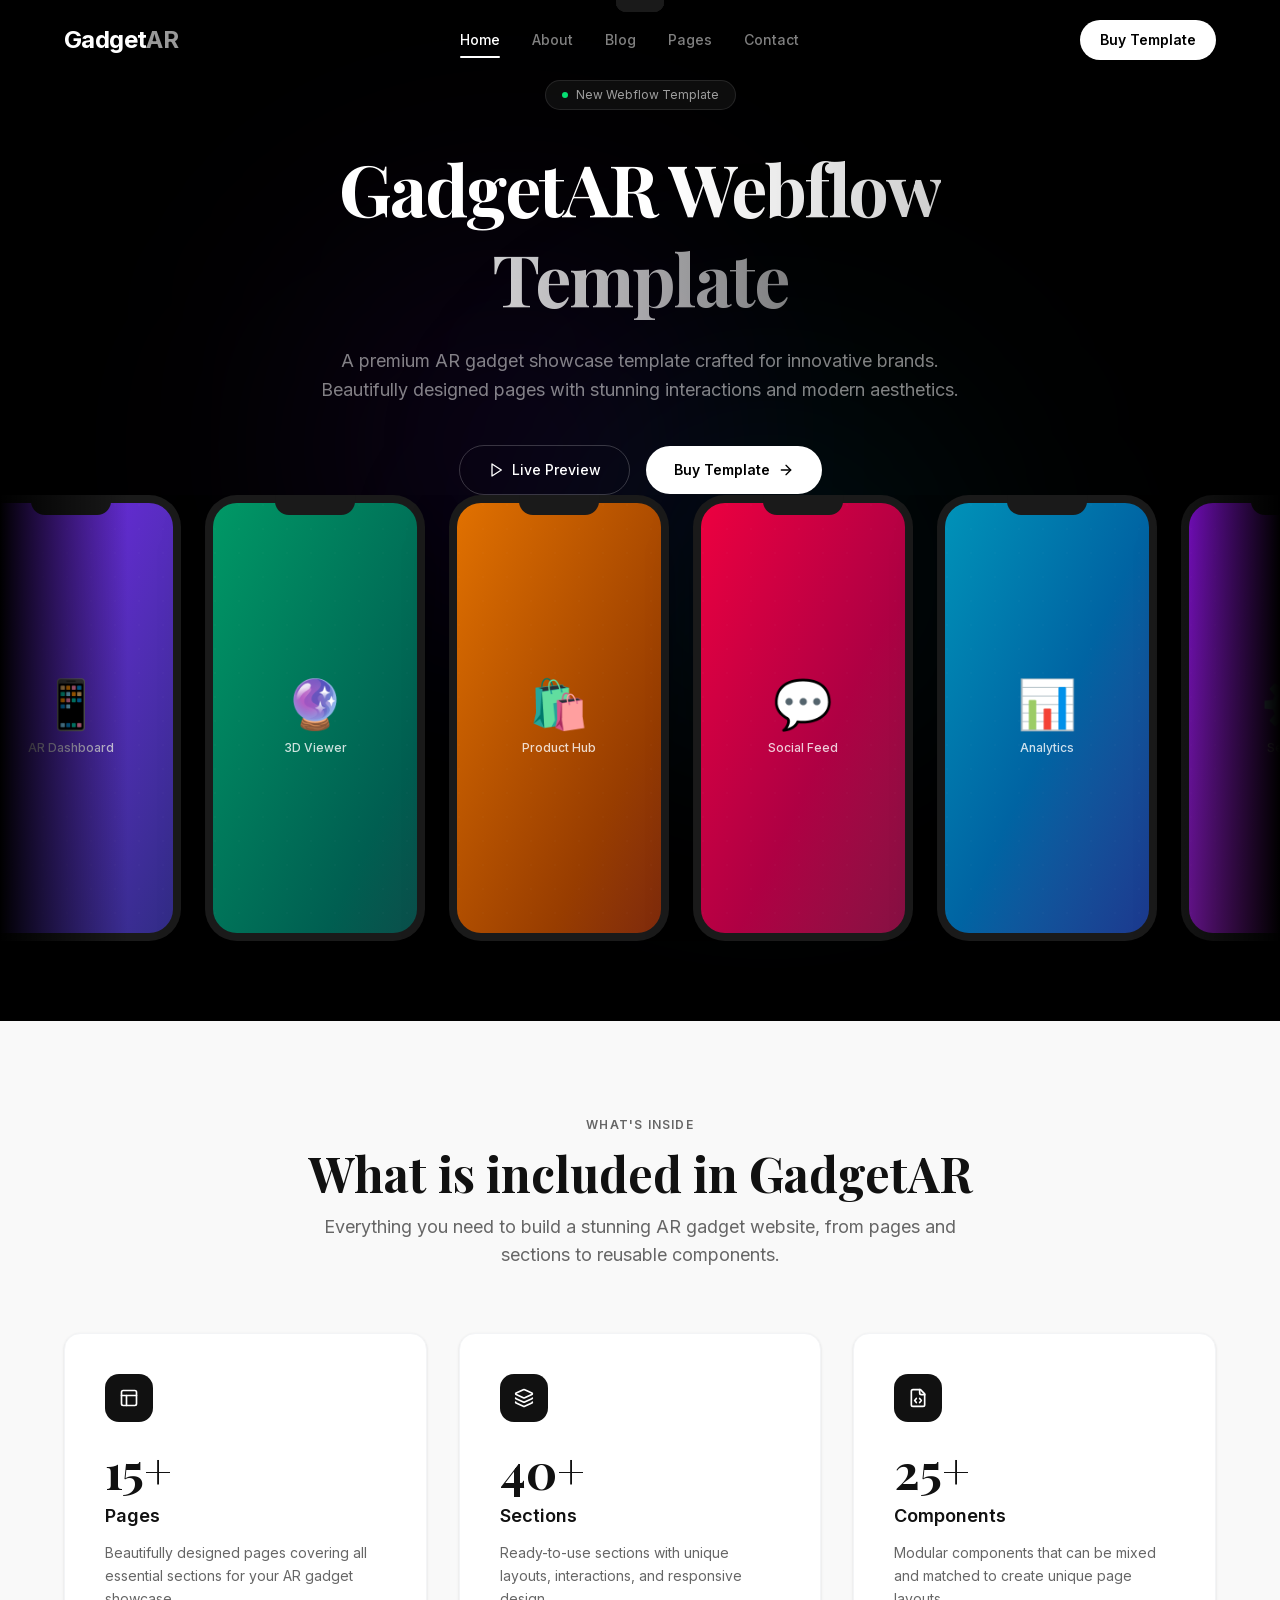
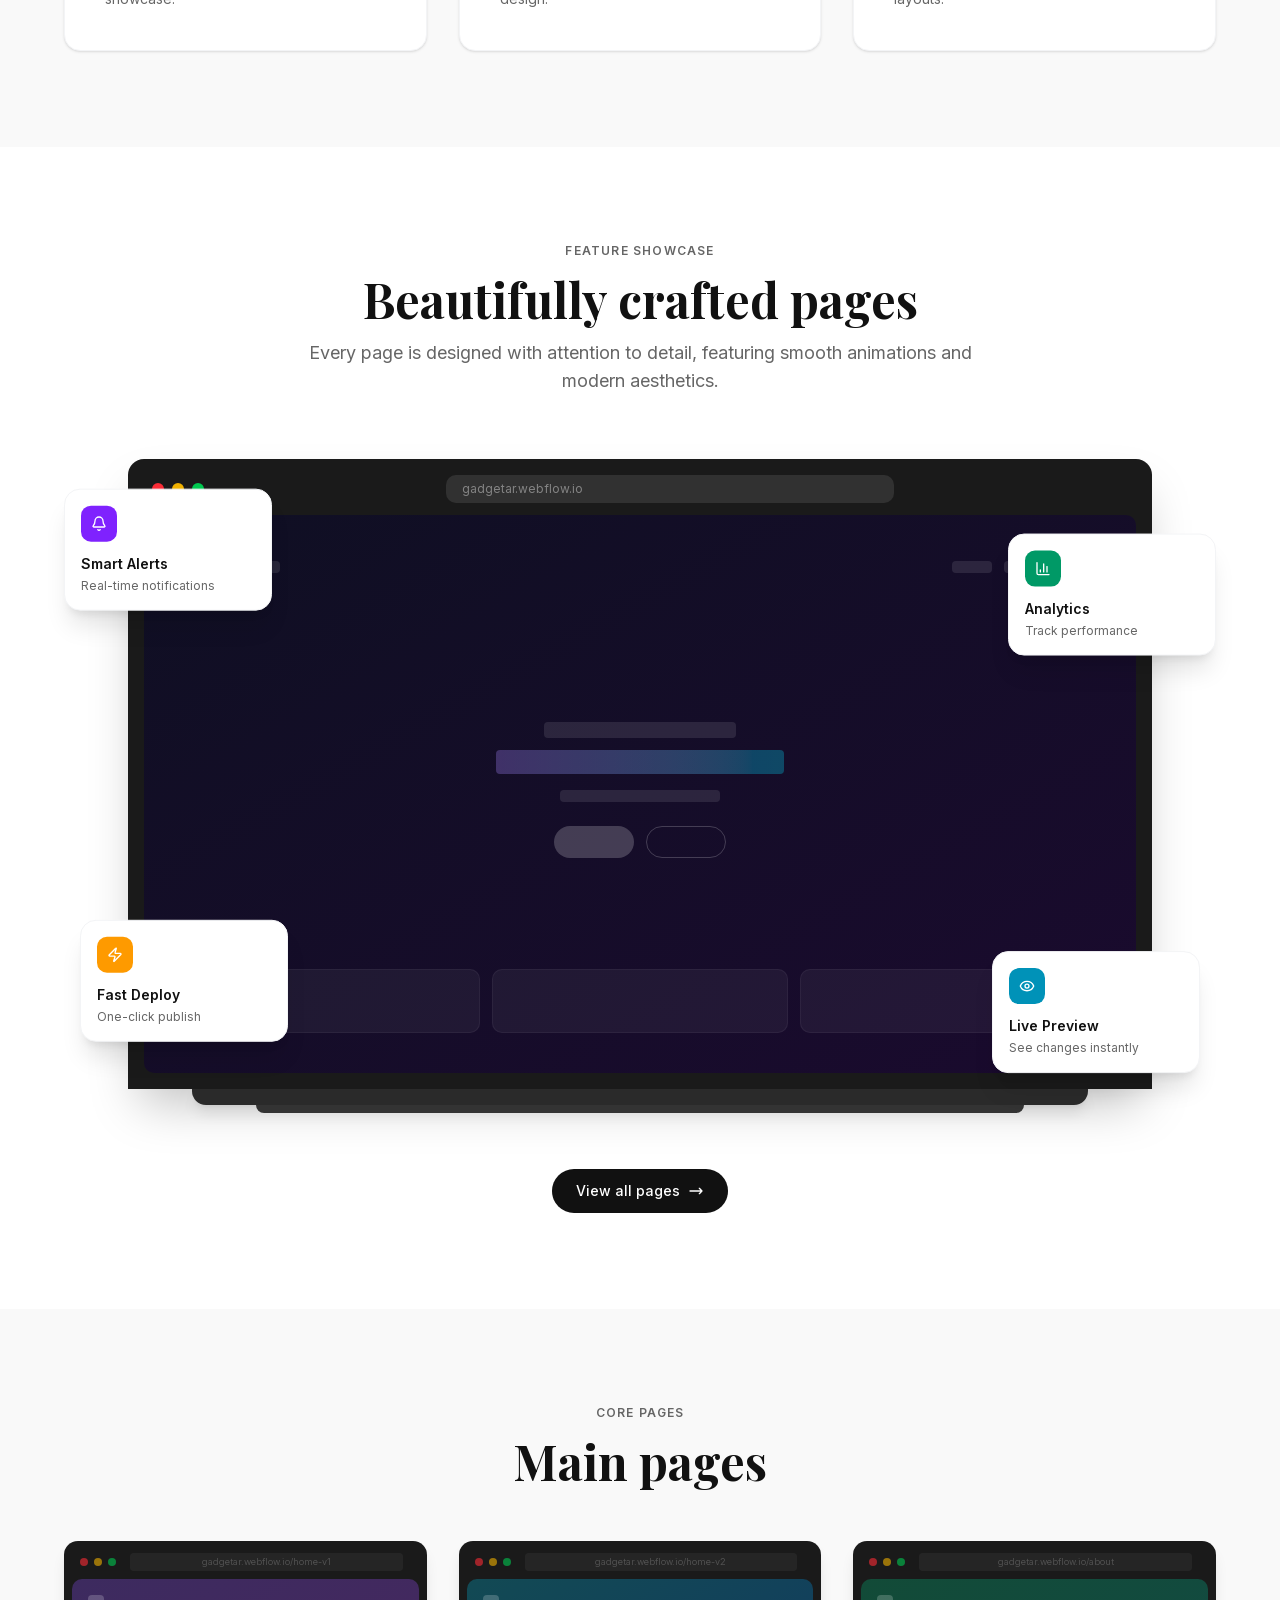
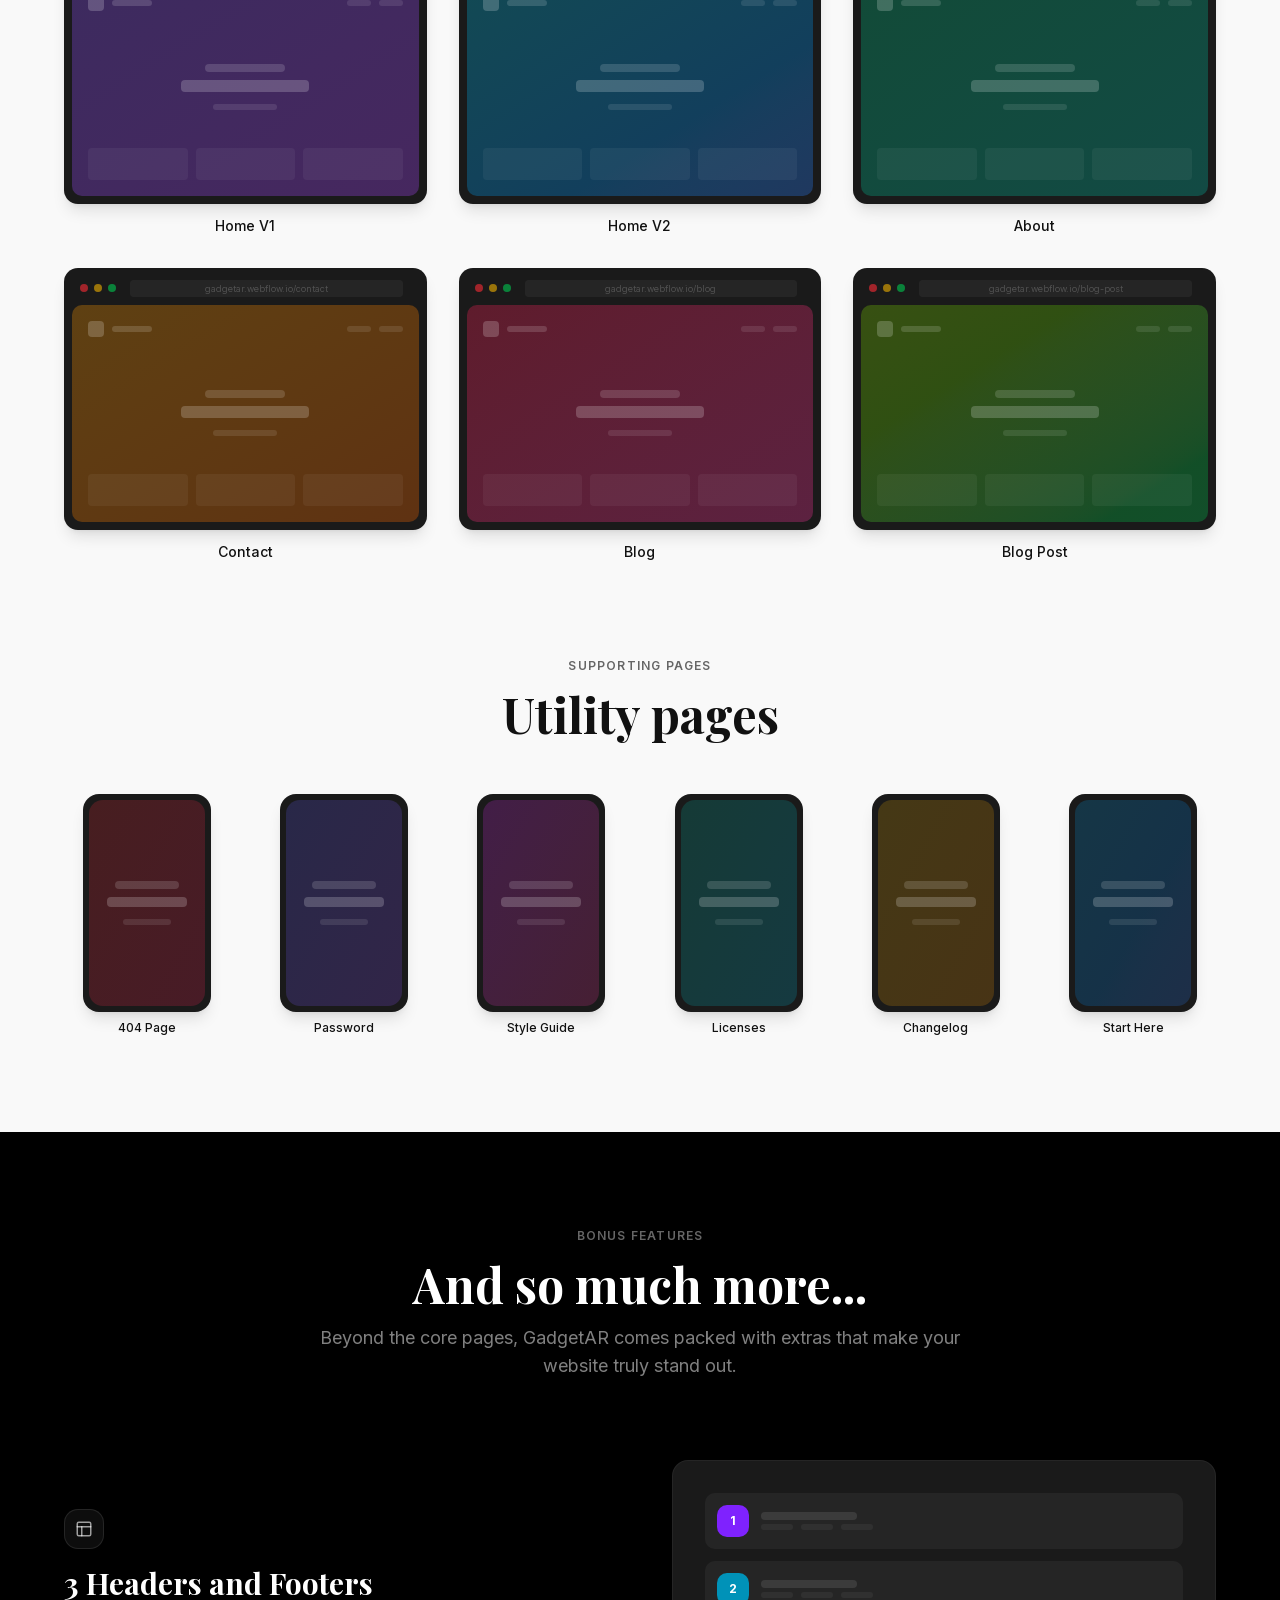
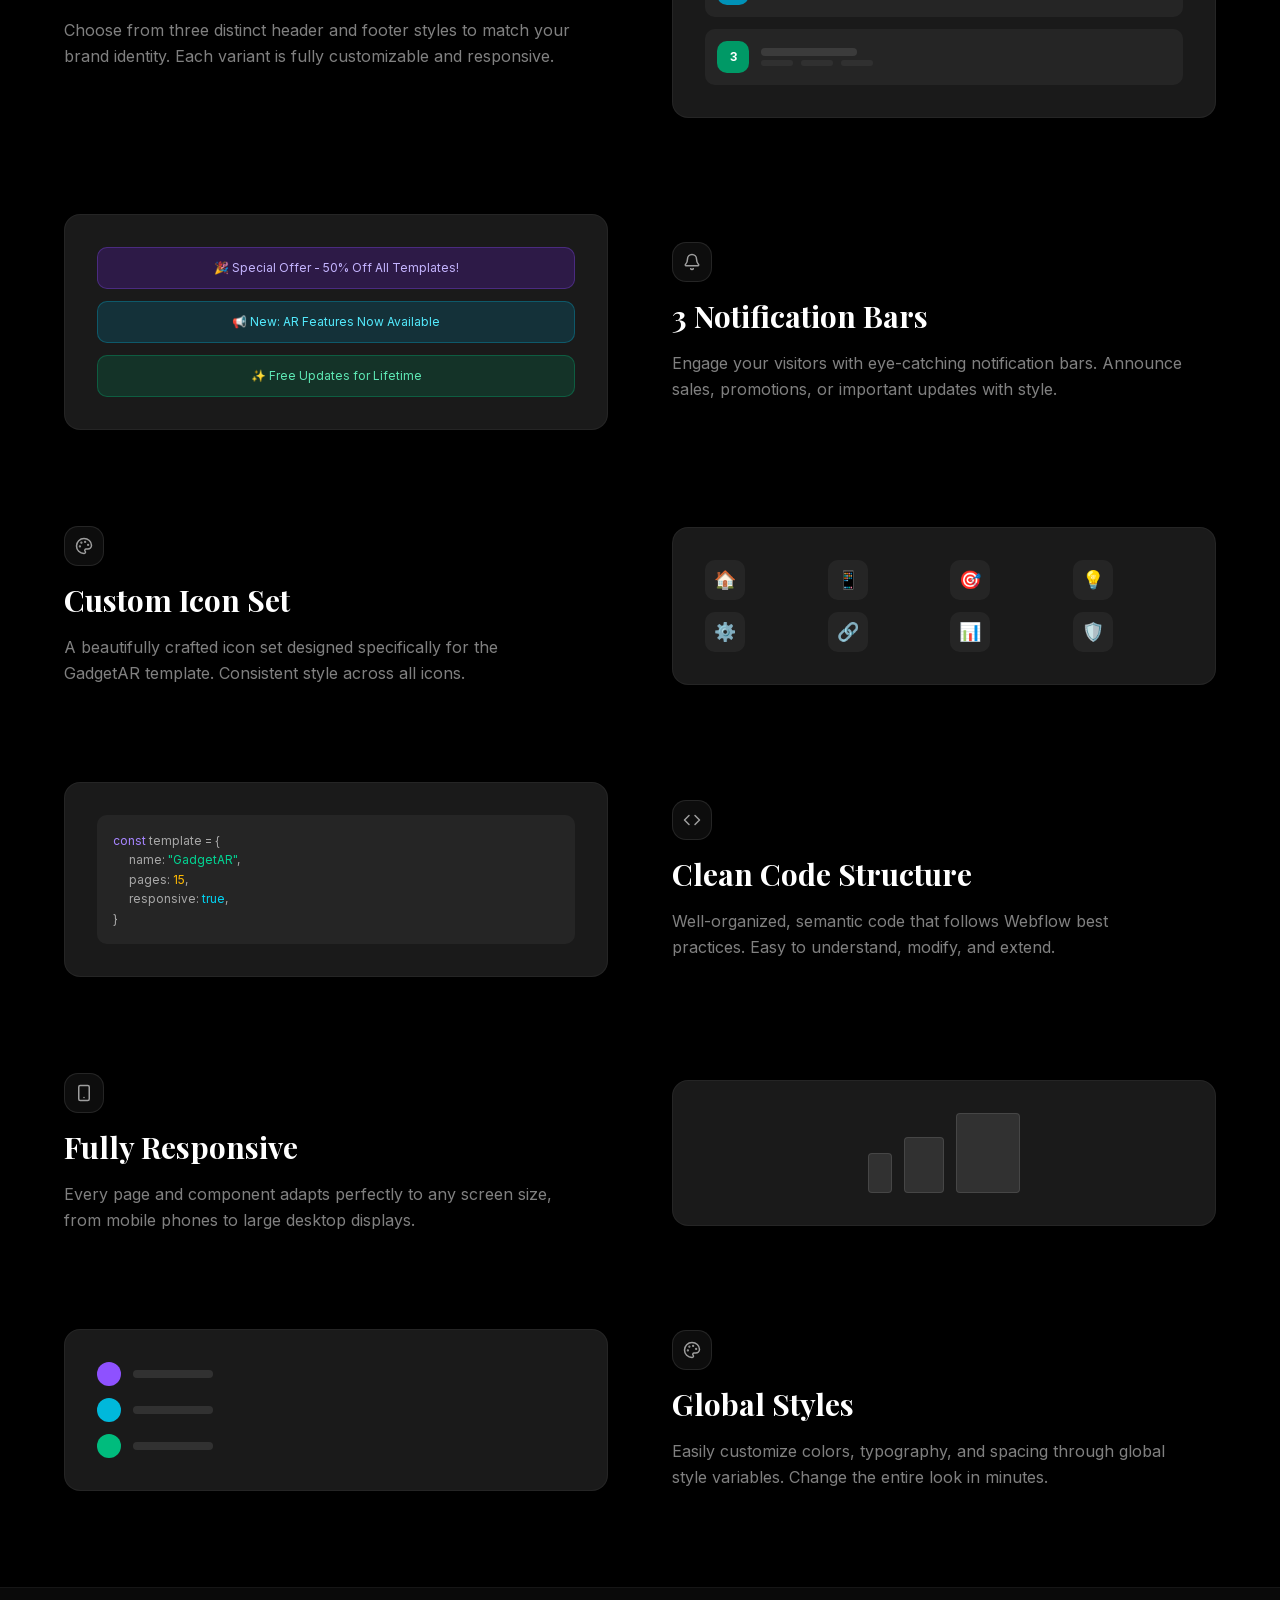
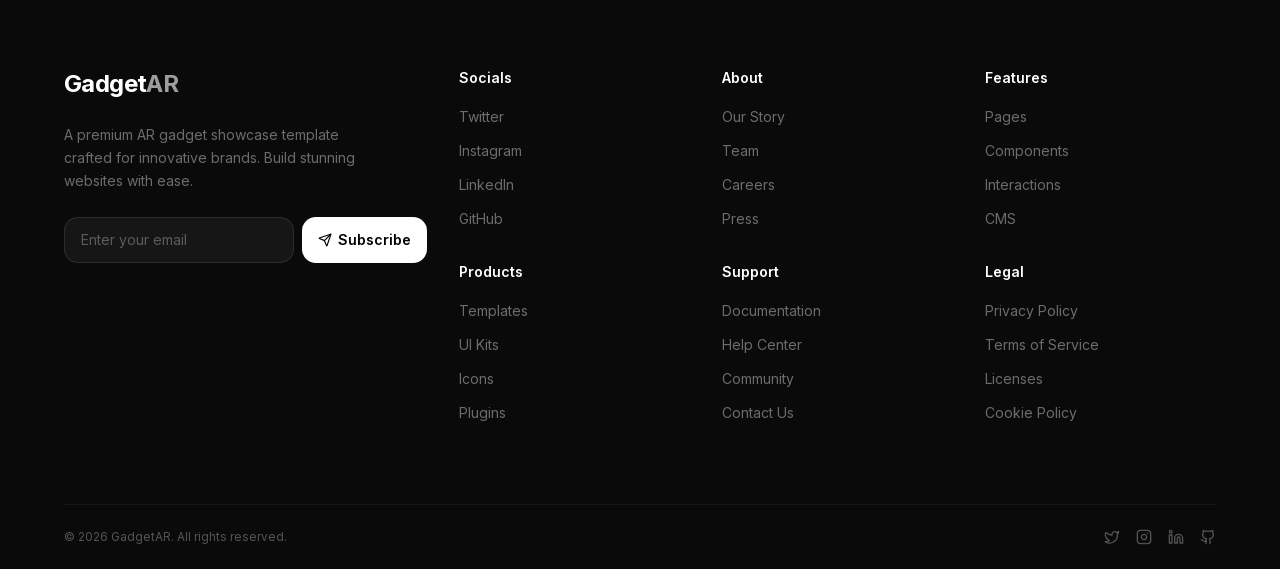
==== index.html @ 9eefc667 "deploy: static build to GitHub Pages" ====
<!DOCTYPE html><html lang="en"><head><meta charSet="utf-8"/><meta name="viewport" content="width=device-width, initial-scale=1"/><link rel="preload" href="/_next/static/media/2a65768255d6b625-s.p.3u4lli0-axodc.woff2" as="font" crossorigin="" type="font/woff2"/><link rel="preload" href="/_next/static/media/83afe278b6a6bb3c-s.p.2bn3s6zvc0dyp.woff2" as="font" crossorigin="" type="font/woff2"/><link rel="stylesheet" href="/_next/static/chunks/218c4-wx6_hwi.css" data-precedence="next"/><link rel="stylesheet" href="/_next/static/chunks/2dt0lwi8yi6th.css" data-precedence="next"/><link rel="preload" as="script" fetchPriority="low" href="/_next/static/chunks/1inwntv0b4r-7.js"/><script src="/_next/static/chunks/311kowb5o9_y0.js" async=""></script><script src="/_next/static/chunks/11_simi6x5qsq.js" async=""></script><script src="/_next/static/chunks/turbopack-2r54rh_vp8vsr.js" async=""></script><script src="/_next/static/chunks/27daj9o74pbxu.js" async=""></script><script src="/_next/static/chunks/09qvcdomwcen2.js" async=""></script><script src="/_next/static/chunks/3be5r88nuv_qf.js" async=""></script><title>GadgetAR - Webflow Template</title><meta name="description" content="GadgetAR Webflow Template - A premium AR gadget showcase template with stunning design and powerful features."/><meta name="keywords" content="GadgetAR,Webflow,Template,AR,Gadget"/><link rel="icon" href="/logo.svg"/><meta name="next-size-adjust" content=""/><script src="/_next/static/chunks/0cz1d0mv5g_q7.js" noModule=""></script></head><body class="inter_fe8b9d92-module__LINzvG__variable playfair_display_fa003182-module__E_H7JW__variable antialiased bg-[#0a0a0a] text-white font-sans"><div hidden=""><!--$--><!--/$--></div><div class="min-h-screen flex flex-col bg-[#0a0a0a]"><header class="fixed top-0 left-0 right-0 z-50 transition-all duration-300 bg-transparent" style="opacity:0;transform:translateY(-100px)"><div class="max-w-7xl mx-auto px-4 lg:px-16"><div class="flex items-center justify-between h-16 lg:h-20"><a href="#home" class="flex items-center gap-2"><span class="text-xl lg:text-2xl font-bold text-white tracking-tight">Gadget<span class="text-white/60">AR</span></span></a><nav class="hidden md:flex items-center gap-8"><a href="#home" class="relative text-sm font-medium transition-colors duration-200 py-1 text-white">Home<div class="absolute -bottom-1 left-0 right-0 h-0.5 bg-white rounded-full"></div></a><a href="#about" class="relative text-sm font-medium transition-colors duration-200 py-1 text-white/50 hover:text-white/80">About</a><a href="#blog" class="relative text-sm font-medium transition-colors duration-200 py-1 text-white/50 hover:text-white/80">Blog</a><a href="#pages" class="relative text-sm font-medium transition-colors duration-200 py-1 text-white/50 hover:text-white/80">Pages</a><a href="#contact" class="relative text-sm font-medium transition-colors duration-200 py-1 text-white/50 hover:text-white/80">Contact</a></nav><div class="hidden md:block"><a href="#buy" class="inline-flex items-center px-5 py-2.5 bg-white text-black text-sm font-semibold rounded-full hover:bg-white/90 transition-colors duration-200">Buy Template</a></div><button class="md:hidden text-white p-2" aria-label="Toggle menu"><svg xmlns="http://www.w3.org/2000/svg" width="24" height="24" viewBox="0 0 24 24" fill="none" stroke="currentColor" stroke-width="2" stroke-linecap="round" stroke-linejoin="round" class="lucide lucide-menu" aria-hidden="true"><path d="M4 12h16"></path><path d="M4 18h16"></path><path d="M4 6h16"></path></svg></button></div></div></header><main class="flex-1"><section id="home" class="relative min-h-screen bg-black overflow-hidden flex flex-col"><div class="absolute inset-0 pointer-events-none"><div class="absolute top-1/4 left-1/4 w-96 h-96 bg-violet-600/10 rounded-full blur-[128px]"></div><div class="absolute bottom-1/4 right-1/4 w-96 h-96 bg-cyan-600/10 rounded-full blur-[128px]"></div></div><div class="relative z-10 flex-1 flex flex-col items-center justify-center pt-20 px-4 lg:px-16"><div class="text-center max-w-4xl mx-auto" style="opacity:0;transform:translateY(30px)"><div class="inline-flex items-center gap-2 px-4 py-1.5 rounded-full bg-white/5 border border-white/10 text-xs text-white/60 mb-8" style="opacity:0;transform:scale(0.9)"><span class="w-1.5 h-1.5 bg-green-400 rounded-full animate-pulse"></span>New Webflow Template</div><h1 class="text-4xl sm:text-5xl md:text-6xl lg:text-7xl font-heading font-bold text-white leading-tight tracking-tight mb-6"><span>GadgetAR</span> <span class="bg-gradient-to-r from-white via-white/80 to-white/50 bg-clip-text text-transparent">Webflow Template</span></h1><p class="text-base sm:text-lg text-white/50 max-w-2xl mx-auto mb-10 leading-relaxed" style="opacity:0">A premium AR gadget showcase template crafted for innovative brands. Beautifully designed pages with stunning interactions and modern aesthetics.</p><div class="flex flex-col sm:flex-row items-center justify-center gap-4" style="opacity:0;transform:translateY(20px)"><a href="#preview" class="group inline-flex items-center gap-2 px-7 py-3.5 border border-white/20 text-white rounded-full text-sm font-medium hover:bg-white/5 transition-all duration-300"><svg xmlns="http://www.w3.org/2000/svg" width="16" height="16" viewBox="0 0 24 24" fill="none" stroke="currentColor" stroke-width="2" stroke-linecap="round" stroke-linejoin="round" class="lucide lucide-play group-hover:scale-110 transition-transform" aria-hidden="true"><polygon points="6 3 20 12 6 21 6 3"></polygon></svg>Live Preview</a><a href="#buy" class="group inline-flex items-center gap-2 px-7 py-3.5 bg-white text-black rounded-full text-sm font-semibold hover:bg-white/90 transition-all duration-300">Buy Template<svg xmlns="http://www.w3.org/2000/svg" width="16" height="16" viewBox="0 0 24 24" fill="none" stroke="currentColor" stroke-width="2" stroke-linecap="round" stroke-linejoin="round" class="lucide lucide-arrow-right group-hover:translate-x-1 transition-transform" aria-hidden="true"><path d="M5 12h14"></path><path d="m12 5 7 7-7 7"></path></svg></a></div></div></div><div class="relative z-10 pb-12 lg:pb-20"><div class="absolute left-0 top-0 bottom-0 w-16 lg:w-32 bg-gradient-to-r from-black to-transparent z-10 pointer-events-none"></div><div class="absolute right-0 top-0 bottom-0 w-16 lg:w-32 bg-gradient-to-l from-black to-transparent z-10 pointer-events-none"></div><div class="overflow-hidden"><div class="flex gap-4 lg:gap-6"><div class="flex-shrink-0 w-[180px] sm:w-[200px] lg:w-[220px]" style="opacity:0;transform:translateY(40px)"><div class="relative"><div class="relative bg-[#1a1a1a] rounded-[2rem] p-2 shadow-2xl shadow-black/50"><div class="absolute top-0 left-1/2 -translate-x-1/2 w-20 h-5 bg-[#1a1a1a] rounded-b-xl z-10"></div><div class="bg-gradient-to-br from-violet-600 to-indigo-900 rounded-[1.5rem] aspect-[9/19] flex flex-col items-center justify-center gap-3 relative overflow-hidden"><div class="absolute inset-0 opacity-10"><div class="absolute inset-0" style="background-image:radial-gradient(circle at 2px 2px, rgba(255,255,255,0.15) 1px, transparent 0);background-size:24px 24px"></div></div><span class="text-4xl lg:text-5xl relative z-10">📱</span><span class="text-white text-xs font-medium relative z-10 opacity-80">AR Dashboard</span></div></div></div></div><div class="flex-shrink-0 w-[180px] sm:w-[200px] lg:w-[220px]" style="opacity:0;transform:translateY(40px)"><div class="relative"><div class="relative bg-[#1a1a1a] rounded-[2rem] p-2 shadow-2xl shadow-black/50"><div class="absolute top-0 left-1/2 -translate-x-1/2 w-20 h-5 bg-[#1a1a1a] rounded-b-xl z-10"></div><div class="bg-gradient-to-br from-emerald-600 to-teal-900 rounded-[1.5rem] aspect-[9/19] flex flex-col items-center justify-center gap-3 relative overflow-hidden"><div class="absolute inset-0 opacity-10"><div class="absolute inset-0" style="background-image:radial-gradient(circle at 2px 2px, rgba(255,255,255,0.15) 1px, transparent 0);background-size:24px 24px"></div></div><span class="text-4xl lg:text-5xl relative z-10">🔮</span><span class="text-white text-xs font-medium relative z-10 opacity-80">3D Viewer</span></div></div></div></div><div class="flex-shrink-0 w-[180px] sm:w-[200px] lg:w-[220px]" style="opacity:0;transform:translateY(40px)"><div class="relative"><div class="relative bg-[#1a1a1a] rounded-[2rem] p-2 shadow-2xl shadow-black/50"><div class="absolute top-0 left-1/2 -translate-x-1/2 w-20 h-5 bg-[#1a1a1a] rounded-b-xl z-10"></div><div class="bg-gradient-to-br from-amber-600 to-orange-900 rounded-[1.5rem] aspect-[9/19] flex flex-col items-center justify-center gap-3 relative overflow-hidden"><div class="absolute inset-0 opacity-10"><div class="absolute inset-0" style="background-image:radial-gradient(circle at 2px 2px, rgba(255,255,255,0.15) 1px, transparent 0);background-size:24px 24px"></div></div><span class="text-4xl lg:text-5xl relative z-10">🛍️</span><span class="text-white text-xs font-medium relative z-10 opacity-80">Product Hub</span></div></div></div></div><div class="flex-shrink-0 w-[180px] sm:w-[200px] lg:w-[220px]" style="opacity:0;transform:translateY(40px)"><div class="relative"><div class="relative bg-[#1a1a1a] rounded-[2rem] p-2 shadow-2xl shadow-black/50"><div class="absolute top-0 left-1/2 -translate-x-1/2 w-20 h-5 bg-[#1a1a1a] rounded-b-xl z-10"></div><div class="bg-gradient-to-br from-rose-600 to-pink-900 rounded-[1.5rem] aspect-[9/19] flex flex-col items-center justify-center gap-3 relative overflow-hidden"><div class="absolute inset-0 opacity-10"><div class="absolute inset-0" style="background-image:radial-gradient(circle at 2px 2px, rgba(255,255,255,0.15) 1px, transparent 0);background-size:24px 24px"></div></div><span class="text-4xl lg:text-5xl relative z-10">💬</span><span class="text-white text-xs font-medium relative z-10 opacity-80">Social Feed</span></div></div></div></div><div class="flex-shrink-0 w-[180px] sm:w-[200px] lg:w-[220px]" style="opacity:0;transform:translateY(40px)"><div class="relative"><div class="relative bg-[#1a1a1a] rounded-[2rem] p-2 shadow-2xl shadow-black/50"><div class="absolute top-0 left-1/2 -translate-x-1/2 w-20 h-5 bg-[#1a1a1a] rounded-b-xl z-10"></div><div class="bg-gradient-to-br from-cyan-600 to-blue-900 rounded-[1.5rem] aspect-[9/19] flex flex-col items-center justify-center gap-3 relative overflow-hidden"><div class="absolute inset-0 opacity-10"><div class="absolute inset-0" style="background-image:radial-gradient(circle at 2px 2px, rgba(255,255,255,0.15) 1px, transparent 0);background-size:24px 24px"></div></div><span class="text-4xl lg:text-5xl relative z-10">📊</span><span class="text-white text-xs font-medium relative z-10 opacity-80">Analytics</span></div></div></div></div><div class="flex-shrink-0 w-[180px] sm:w-[200px] lg:w-[220px]" style="opacity:0;transform:translateY(40px)"><div class="relative"><div class="relative bg-[#1a1a1a] rounded-[2rem] p-2 shadow-2xl shadow-black/50"><div class="absolute top-0 left-1/2 -translate-x-1/2 w-20 h-5 bg-[#1a1a1a] rounded-b-xl z-10"></div><div class="bg-gradient-to-br from-purple-600 to-fuchsia-900 rounded-[1.5rem] aspect-[9/19] flex flex-col items-center justify-center gap-3 relative overflow-hidden"><div class="absolute inset-0 opacity-10"><div class="absolute inset-0" style="background-image:radial-gradient(circle at 2px 2px, rgba(255,255,255,0.15) 1px, transparent 0);background-size:24px 24px"></div></div><span class="text-4xl lg:text-5xl relative z-10">⚙️</span><span class="text-white text-xs font-medium relative z-10 opacity-80">Settings</span></div></div></div></div><div class="flex-shrink-0 w-[180px] sm:w-[200px] lg:w-[220px]" style="opacity:0;transform:translateY(40px)"><div class="relative"><div class="relative bg-[#1a1a1a] rounded-[2rem] p-2 shadow-2xl shadow-black/50"><div class="absolute top-0 left-1/2 -translate-x-1/2 w-20 h-5 bg-[#1a1a1a] rounded-b-xl z-10"></div><div class="bg-gradient-to-br from-lime-600 to-green-900 rounded-[1.5rem] aspect-[9/19] flex flex-col items-center justify-center gap-3 relative overflow-hidden"><div class="absolute inset-0 opacity-10"><div class="absolute inset-0" style="background-image:radial-gradient(circle at 2px 2px, rgba(255,255,255,0.15) 1px, transparent 0);background-size:24px 24px"></div></div><span class="text-4xl lg:text-5xl relative z-10">🗺️</span><span class="text-white text-xs font-medium relative z-10 opacity-80">Maps</span></div></div></div></div><div class="flex-shrink-0 w-[180px] sm:w-[200px] lg:w-[220px]" style="opacity:0;transform:translateY(40px)"><div class="relative"><div class="relative bg-[#1a1a1a] rounded-[2rem] p-2 shadow-2xl shadow-black/50"><div class="absolute top-0 left-1/2 -translate-x-1/2 w-20 h-5 bg-[#1a1a1a] rounded-b-xl z-10"></div><div class="bg-gradient-to-br from-red-600 to-rose-900 rounded-[1.5rem] aspect-[9/19] flex flex-col items-center justify-center gap-3 relative overflow-hidden"><div class="absolute inset-0 opacity-10"><div class="absolute inset-0" style="background-image:radial-gradient(circle at 2px 2px, rgba(255,255,255,0.15) 1px, transparent 0);background-size:24px 24px"></div></div><span class="text-4xl lg:text-5xl relative z-10">📸</span><span class="text-white text-xs font-medium relative z-10 opacity-80">Camera</span></div></div></div></div><div class="flex-shrink-0 w-[180px] sm:w-[200px] lg:w-[220px]" style="opacity:0;transform:translateY(40px)"><div class="relative"><div class="relative bg-[#1a1a1a] rounded-[2rem] p-2 shadow-2xl shadow-black/50"><div class="absolute top-0 left-1/2 -translate-x-1/2 w-20 h-5 bg-[#1a1a1a] rounded-b-xl z-10"></div><div class="bg-gradient-to-br from-violet-600 to-indigo-900 rounded-[1.5rem] aspect-[9/19] flex flex-col items-center justify-center gap-3 relative overflow-hidden"><div class="absolute inset-0 opacity-10"><div class="absolute inset-0" style="background-image:radial-gradient(circle at 2px 2px, rgba(255,255,255,0.15) 1px, transparent 0);background-size:24px 24px"></div></div><span class="text-4xl lg:text-5xl relative z-10">📱</span><span class="text-white text-xs font-medium relative z-10 opacity-80">AR Dashboard</span></div></div></div></div><div class="flex-shrink-0 w-[180px] sm:w-[200px] lg:w-[220px]" style="opacity:0;transform:translateY(40px)"><div class="relative"><div class="relative bg-[#1a1a1a] rounded-[2rem] p-2 shadow-2xl shadow-black/50"><div class="absolute top-0 left-1/2 -translate-x-1/2 w-20 h-5 bg-[#1a1a1a] rounded-b-xl z-10"></div><div class="bg-gradient-to-br from-emerald-600 to-teal-900 rounded-[1.5rem] aspect-[9/19] flex flex-col items-center justify-center gap-3 relative overflow-hidden"><div class="absolute inset-0 opacity-10"><div class="absolute inset-0" style="background-image:radial-gradient(circle at 2px 2px, rgba(255,255,255,0.15) 1px, transparent 0);background-size:24px 24px"></div></div><span class="text-4xl lg:text-5xl relative z-10">🔮</span><span class="text-white text-xs font-medium relative z-10 opacity-80">3D Viewer</span></div></div></div></div><div class="flex-shrink-0 w-[180px] sm:w-[200px] lg:w-[220px]" style="opacity:0;transform:translateY(40px)"><div class="relative"><div class="relative bg-[#1a1a1a] rounded-[2rem] p-2 shadow-2xl shadow-black/50"><div class="absolute top-0 left-1/2 -translate-x-1/2 w-20 h-5 bg-[#1a1a1a] rounded-b-xl z-10"></div><div class="bg-gradient-to-br from-amber-600 to-orange-900 rounded-[1.5rem] aspect-[9/19] flex flex-col items-center justify-center gap-3 relative overflow-hidden"><div class="absolute inset-0 opacity-10"><div class="absolute inset-0" style="background-image:radial-gradient(circle at 2px 2px, rgba(255,255,255,0.15) 1px, transparent 0);background-size:24px 24px"></div></div><span class="text-4xl lg:text-5xl relative z-10">🛍️</span><span class="text-white text-xs font-medium relative z-10 opacity-80">Product Hub</span></div></div></div></div><div class="flex-shrink-0 w-[180px] sm:w-[200px] lg:w-[220px]" style="opacity:0;transform:translateY(40px)"><div class="relative"><div class="relative bg-[#1a1a1a] rounded-[2rem] p-2 shadow-2xl shadow-black/50"><div class="absolute top-0 left-1/2 -translate-x-1/2 w-20 h-5 bg-[#1a1a1a] rounded-b-xl z-10"></div><div class="bg-gradient-to-br from-rose-600 to-pink-900 rounded-[1.5rem] aspect-[9/19] flex flex-col items-center justify-center gap-3 relative overflow-hidden"><div class="absolute inset-0 opacity-10"><div class="absolute inset-0" style="background-image:radial-gradient(circle at 2px 2px, rgba(255,255,255,0.15) 1px, transparent 0);background-size:24px 24px"></div></div><span class="text-4xl lg:text-5xl relative z-10">💬</span><span class="text-white text-xs font-medium relative z-10 opacity-80">Social Feed</span></div></div></div></div><div class="flex-shrink-0 w-[180px] sm:w-[200px] lg:w-[220px]" style="opacity:0;transform:translateY(40px)"><div class="relative"><div class="relative bg-[#1a1a1a] rounded-[2rem] p-2 shadow-2xl shadow-black/50"><div class="absolute top-0 left-1/2 -translate-x-1/2 w-20 h-5 bg-[#1a1a1a] rounded-b-xl z-10"></div><div class="bg-gradient-to-br from-cyan-600 to-blue-900 rounded-[1.5rem] aspect-[9/19] flex flex-col items-center justify-center gap-3 relative overflow-hidden"><div class="absolute inset-0 opacity-10"><div class="absolute inset-0" style="background-image:radial-gradient(circle at 2px 2px, rgba(255,255,255,0.15) 1px, transparent 0);background-size:24px 24px"></div></div><span class="text-4xl lg:text-5xl relative z-10">📊</span><span class="text-white text-xs font-medium relative z-10 opacity-80">Analytics</span></div></div></div></div><div class="flex-shrink-0 w-[180px] sm:w-[200px] lg:w-[220px]" style="opacity:0;transform:translateY(40px)"><div class="relative"><div class="relative bg-[#1a1a1a] rounded-[2rem] p-2 shadow-2xl shadow-black/50"><div class="absolute top-0 left-1/2 -translate-x-1/2 w-20 h-5 bg-[#1a1a1a] rounded-b-xl z-10"></div><div class="bg-gradient-to-br from-purple-600 to-fuchsia-900 rounded-[1.5rem] aspect-[9/19] flex flex-col items-center justify-center gap-3 relative overflow-hidden"><div class="absolute inset-0 opacity-10"><div class="absolute inset-0" style="background-image:radial-gradient(circle at 2px 2px, rgba(255,255,255,0.15) 1px, transparent 0);background-size:24px 24px"></div></div><span class="text-4xl lg:text-5xl relative z-10">⚙️</span><span class="text-white text-xs font-medium relative z-10 opacity-80">Settings</span></div></div></div></div><div class="flex-shrink-0 w-[180px] sm:w-[200px] lg:w-[220px]" style="opacity:0;transform:translateY(40px)"><div class="relative"><div class="relative bg-[#1a1a1a] rounded-[2rem] p-2 shadow-2xl shadow-black/50"><div class="absolute top-0 left-1/2 -translate-x-1/2 w-20 h-5 bg-[#1a1a1a] rounded-b-xl z-10"></div><div class="bg-gradient-to-br from-lime-600 to-green-900 rounded-[1.5rem] aspect-[9/19] flex flex-col items-center justify-center gap-3 relative overflow-hidden"><div class="absolute inset-0 opacity-10"><div class="absolute inset-0" style="background-image:radial-gradient(circle at 2px 2px, rgba(255,255,255,0.15) 1px, transparent 0);background-size:24px 24px"></div></div><span class="text-4xl lg:text-5xl relative z-10">🗺️</span><span class="text-white text-xs font-medium relative z-10 opacity-80">Maps</span></div></div></div></div><div class="flex-shrink-0 w-[180px] sm:w-[200px] lg:w-[220px]" style="opacity:0;transform:translateY(40px)"><div class="relative"><div class="relative bg-[#1a1a1a] rounded-[2rem] p-2 shadow-2xl shadow-black/50"><div class="absolute top-0 left-1/2 -translate-x-1/2 w-20 h-5 bg-[#1a1a1a] rounded-b-xl z-10"></div><div class="bg-gradient-to-br from-red-600 to-rose-900 rounded-[1.5rem] aspect-[9/19] flex flex-col items-center justify-center gap-3 relative overflow-hidden"><div class="absolute inset-0 opacity-10"><div class="absolute inset-0" style="background-image:radial-gradient(circle at 2px 2px, rgba(255,255,255,0.15) 1px, transparent 0);background-size:24px 24px"></div></div><span class="text-4xl lg:text-5xl relative z-10">📸</span><span class="text-white text-xs font-medium relative z-10 opacity-80">Camera</span></div></div></div></div></div></div></div></section><section id="about" class="py-16 lg:py-24 bg-[#f9f9f9]"><div class="max-w-7xl mx-auto px-4 lg:px-16"><div class="text-center mb-12 lg:mb-16" style="opacity:0;transform:translateY(30px)"><span class="text-xs font-semibold tracking-widest text-[#666] uppercase mb-4 block">What&#x27;s Inside</span><h2 class="text-3xl sm:text-4xl lg:text-5xl font-heading font-bold text-[#111] mb-4">What is included in GadgetAR</h2><p class="text-base lg:text-lg text-[#666] max-w-2xl mx-auto">Everything you need to build a stunning AR gadget website, from pages and sections to reusable components.</p></div><div class="grid grid-cols-1 md:grid-cols-3 gap-6 lg:gap-8"><div class="group relative bg-white rounded-2xl border border-gray-100 p-8 lg:p-10 shadow-sm hover:shadow-lg transition-shadow duration-300" style="opacity:0;transform:translateY(30px)"><div class="absolute inset-0 bg-gradient-to-br from-violet-500/20 to-purple-500/20 opacity-0 group-hover:opacity-100 rounded-2xl transition-opacity duration-500"></div><div class="relative z-10"><div class="w-12 h-12 rounded-xl bg-[#111] flex items-center justify-center mb-6"><svg xmlns="http://www.w3.org/2000/svg" width="20" height="20" viewBox="0 0 24 24" fill="none" stroke="currentColor" stroke-width="2" stroke-linecap="round" stroke-linejoin="round" class="lucide lucide-panels-top-left text-white" aria-hidden="true"><rect width="18" height="18" x="3" y="3" rx="2"></rect><path d="M3 9h18"></path><path d="M9 21V9"></path></svg></div><div class="text-4xl lg:text-5xl font-heading font-bold text-[#111] mb-2">15+</div><h3 class="text-lg font-semibold text-[#111] mb-3">Pages</h3><p class="text-sm text-[#666] leading-relaxed">Beautifully designed pages covering all essential sections for your AR gadget showcase.</p></div></div><div class="group relative bg-white rounded-2xl border border-gray-100 p-8 lg:p-10 shadow-sm hover:shadow-lg transition-shadow duration-300" style="opacity:0;transform:translateY(30px)"><div class="absolute inset-0 bg-gradient-to-br from-emerald-500/20 to-teal-500/20 opacity-0 group-hover:opacity-100 rounded-2xl transition-opacity duration-500"></div><div class="relative z-10"><div class="w-12 h-12 rounded-xl bg-[#111] flex items-center justify-center mb-6"><svg xmlns="http://www.w3.org/2000/svg" width="20" height="20" viewBox="0 0 24 24" fill="none" stroke="currentColor" stroke-width="2" stroke-linecap="round" stroke-linejoin="round" class="lucide lucide-layers text-white" aria-hidden="true"><path d="M12.83 2.18a2 2 0 0 0-1.66 0L2.6 6.08a1 1 0 0 0 0 1.83l8.58 3.91a2 2 0 0 0 1.66 0l8.58-3.9a1 1 0 0 0 0-1.83z"></path><path d="M2 12a1 1 0 0 0 .58.91l8.6 3.91a2 2 0 0 0 1.65 0l8.58-3.9A1 1 0 0 0 22 12"></path><path d="M2 17a1 1 0 0 0 .58.91l8.6 3.91a2 2 0 0 0 1.65 0l8.58-3.9A1 1 0 0 0 22 17"></path></svg></div><div class="text-4xl lg:text-5xl font-heading font-bold text-[#111] mb-2">40+</div><h3 class="text-lg font-semibold text-[#111] mb-3">Sections</h3><p class="text-sm text-[#666] leading-relaxed">Ready-to-use sections with unique layouts, interactions, and responsive design.</p></div></div><div class="group relative bg-white rounded-2xl border border-gray-100 p-8 lg:p-10 shadow-sm hover:shadow-lg transition-shadow duration-300" style="opacity:0;transform:translateY(30px)"><div class="absolute inset-0 bg-gradient-to-br from-amber-500/20 to-orange-500/20 opacity-0 group-hover:opacity-100 rounded-2xl transition-opacity duration-500"></div><div class="relative z-10"><div class="w-12 h-12 rounded-xl bg-[#111] flex items-center justify-center mb-6"><svg xmlns="http://www.w3.org/2000/svg" width="20" height="20" viewBox="0 0 24 24" fill="none" stroke="currentColor" stroke-width="2" stroke-linecap="round" stroke-linejoin="round" class="lucide lucide-file-code text-white" aria-hidden="true"><path d="M10 12.5 8 15l2 2.5"></path><path d="m14 12.5 2 2.5-2 2.5"></path><path d="M14 2v4a2 2 0 0 0 2 2h4"></path><path d="M15 2H6a2 2 0 0 0-2 2v16a2 2 0 0 0 2 2h12a2 2 0 0 0 2-2V7z"></path></svg></div><div class="text-4xl lg:text-5xl font-heading font-bold text-[#111] mb-2">25+</div><h3 class="text-lg font-semibold text-[#111] mb-3">Components</h3><p class="text-sm text-[#666] leading-relaxed">Modular components that can be mixed and matched to create unique page layouts.</p></div></div></div></div></section><section class="py-16 lg:py-24 bg-white relative overflow-hidden"><div class="max-w-7xl mx-auto px-4 lg:px-16"><div class="text-center mb-12 lg:mb-16" style="opacity:0;transform:translateY(30px)"><span class="text-xs font-semibold tracking-widest text-[#666] uppercase mb-4 block">Feature Showcase</span><h2 class="text-3xl sm:text-4xl lg:text-5xl font-heading font-bold text-[#111] mb-4">Beautifully crafted pages</h2><p class="text-base lg:text-lg text-[#666] max-w-2xl mx-auto">Every page is designed with attention to detail, featuring smooth animations and modern aesthetics.</p></div><div class="relative max-w-5xl mx-auto"><div class="relative" style="opacity:0;transform:translateY(40px)"><div class="relative"><div class="bg-[#1a1a1a] rounded-t-2xl p-3 lg:p-4 shadow-2xl"><div class="flex items-center gap-2 mb-3 px-2"><div class="w-3 h-3 rounded-full bg-red-500"></div><div class="w-3 h-3 rounded-full bg-yellow-500"></div><div class="w-3 h-3 rounded-full bg-green-500"></div><div class="flex-1 mx-4"><div class="bg-white/10 rounded-lg px-4 py-1.5 text-xs text-white/40 max-w-md mx-auto">gadgetar.webflow.io</div></div></div><div class="bg-gradient-to-br from-[#0f0f23] to-[#1a0a2e] rounded-lg aspect-[16/9] flex items-center justify-center relative overflow-hidden"><div class="absolute inset-0 p-6 lg:p-10 flex flex-col"><div class="flex items-center justify-between mb-8"><div class="flex items-center gap-2"><div class="w-6 h-6 rounded bg-white/20"></div><div class="w-16 h-3 rounded bg-white/10"></div></div><div class="flex gap-3"><div class="w-10 h-3 rounded bg-white/10"></div><div class="w-10 h-3 rounded bg-white/10"></div><div class="w-10 h-3 rounded bg-white/10"></div></div></div><div class="flex-1 flex items-center justify-center"><div class="text-center"><div class="w-48 h-4 rounded bg-white/10 mx-auto mb-3"></div><div class="w-72 h-6 rounded bg-gradient-to-r from-violet-400/30 to-cyan-400/30 mx-auto mb-4"></div><div class="w-40 h-3 rounded bg-white/10 mx-auto mb-6"></div><div class="flex gap-3 justify-center"><div class="w-20 h-8 rounded-full bg-white/20"></div><div class="w-20 h-8 rounded-full border border-white/20"></div></div></div></div><div class="grid grid-cols-3 gap-3"><div class="h-16 rounded-lg bg-white/5 border border-white/5"></div><div class="h-16 rounded-lg bg-white/5 border border-white/5"></div><div class="h-16 rounded-lg bg-white/5 border border-white/5"></div></div></div></div></div><div class="bg-[#2a2a2a] h-4 rounded-b-xl mx-8 lg:mx-16 shadow-lg"></div><div class="bg-[#333] h-2 rounded-b-lg mx-16 lg:mx-32"></div></div><div class="absolute top-8 -left-4 lg:-left-16 z-20 hidden md:block" style="opacity:0;transform:scale(0.8)"><div class="bg-white rounded-2xl shadow-xl border border-gray-100 p-4 w-44 lg:w-52"><div class="w-9 h-9 bg-violet-600 rounded-lg flex items-center justify-center mb-3"><svg xmlns="http://www.w3.org/2000/svg" width="16" height="16" viewBox="0 0 24 24" fill="none" stroke="currentColor" stroke-width="2" stroke-linecap="round" stroke-linejoin="round" class="lucide lucide-bell text-white" aria-hidden="true"><path d="M10.268 21a2 2 0 0 0 3.464 0"></path><path d="M3.262 15.326A1 1 0 0 0 4 17h16a1 1 0 0 0 .74-1.673C19.41 13.956 18 12.499 18 8A6 6 0 0 0 6 8c0 4.499-1.411 5.956-2.738 7.326"></path></svg></div><h4 class="text-sm font-semibold text-[#111] mb-1">Smart Alerts</h4><p class="text-xs text-[#666]">Real-time notifications</p></div></div><div class="absolute top-20 -right-4 lg:-right-16 z-20 hidden md:block" style="opacity:0;transform:scale(0.8)"><div class="bg-white rounded-2xl shadow-xl border border-gray-100 p-4 w-44 lg:w-52"><div class="w-9 h-9 bg-emerald-600 rounded-lg flex items-center justify-center mb-3"><svg xmlns="http://www.w3.org/2000/svg" width="16" height="16" viewBox="0 0 24 24" fill="none" stroke="currentColor" stroke-width="2" stroke-linecap="round" stroke-linejoin="round" class="lucide lucide-chart-column text-white" aria-hidden="true"><path d="M3 3v16a2 2 0 0 0 2 2h16"></path><path d="M18 17V9"></path><path d="M13 17V5"></path><path d="M8 17v-3"></path></svg></div><h4 class="text-sm font-semibold text-[#111] mb-1">Analytics</h4><p class="text-xs text-[#666]">Track performance</p></div></div><div class="absolute bottom-16 -left-4 lg:-left-12 z-20 hidden md:block" style="opacity:0;transform:scale(0.8)"><div class="bg-white rounded-2xl shadow-xl border border-gray-100 p-4 w-44 lg:w-52"><div class="w-9 h-9 bg-amber-500 rounded-lg flex items-center justify-center mb-3"><svg xmlns="http://www.w3.org/2000/svg" width="16" height="16" viewBox="0 0 24 24" fill="none" stroke="currentColor" stroke-width="2" stroke-linecap="round" stroke-linejoin="round" class="lucide lucide-zap text-white" aria-hidden="true"><path d="M4 14a1 1 0 0 1-.78-1.63l9.9-10.2a.5.5 0 0 1 .86.46l-1.92 6.02A1 1 0 0 0 13 10h7a1 1 0 0 1 .78 1.63l-9.9 10.2a.5.5 0 0 1-.86-.46l1.92-6.02A1 1 0 0 0 11 14z"></path></svg></div><h4 class="text-sm font-semibold text-[#111] mb-1">Fast Deploy</h4><p class="text-xs text-[#666]">One-click publish</p></div></div><div class="absolute bottom-8 -right-4 lg:-right-12 z-20 hidden md:block" style="opacity:0;transform:scale(0.8)"><div class="bg-white rounded-2xl shadow-xl border border-gray-100 p-4 w-44 lg:w-52"><div class="w-9 h-9 bg-cyan-600 rounded-lg flex items-center justify-center mb-3"><svg xmlns="http://www.w3.org/2000/svg" width="16" height="16" viewBox="0 0 24 24" fill="none" stroke="currentColor" stroke-width="2" stroke-linecap="round" stroke-linejoin="round" class="lucide lucide-eye text-white" aria-hidden="true"><path d="M2.062 12.348a1 1 0 0 1 0-.696 10.75 10.75 0 0 1 19.876 0 1 1 0 0 1 0 .696 10.75 10.75 0 0 1-19.876 0"></path><circle cx="12" cy="12" r="3"></circle></svg></div><h4 class="text-sm font-semibold text-[#111] mb-1">Live Preview</h4><p class="text-xs text-[#666]">See changes instantly</p></div></div></div><div class="text-center mt-10 lg:mt-14" style="opacity:0"><a href="#pages" class="inline-flex items-center gap-2 px-6 py-3 bg-[#111] text-white rounded-full text-sm font-medium hover:bg-[#333] transition-colors duration-200">View all pages<svg class="w-4 h-4" fill="none" viewBox="0 0 24 24" stroke="currentColor"><path stroke-linecap="round" stroke-linejoin="round" stroke-width="2" d="M17 8l4 4m0 0l-4 4m4-4H3"></path></svg></a></div></div></div></section><section id="pages" class="py-16 lg:py-24 bg-[#f9f9f9]"><div class="max-w-7xl mx-auto px-4 lg:px-16"><div class="mb-16 lg:mb-24" style="opacity:0;transform:translateY(30px)"><div class="text-center mb-10 lg:mb-14"><span class="text-xs font-semibold tracking-widest text-[#666] uppercase mb-4 block">Core Pages</span><h2 class="text-3xl sm:text-4xl lg:text-5xl font-heading font-bold text-[#111]">Main pages</h2></div><div class="grid grid-cols-1 sm:grid-cols-2 lg:grid-cols-3 gap-6 lg:gap-8"><div class="group cursor-pointer" style="opacity:0;transform:translateY(25px)"><div class="bg-[#1a1a1a] rounded-xl p-2 shadow-lg group-hover:shadow-xl transition-shadow duration-300"><div class="flex items-center gap-1.5 mb-2 px-2 pt-1"><div class="w-2 h-2 rounded-full bg-red-500/60"></div><div class="w-2 h-2 rounded-full bg-yellow-500/60"></div><div class="w-2 h-2 rounded-full bg-green-500/60"></div><div class="flex-1 mx-2"><div class="bg-white/5 rounded px-2 py-0.5 text-[9px] text-white/20 text-center">gadgetar.webflow.io/<!-- -->home-v1</div></div></div><div class="bg-gradient-to-br from-violet-500/30 to-purple-500/30 rounded-lg aspect-[16/10] flex items-center justify-center"><div class="w-full h-full p-4 flex flex-col"><div class="flex items-center gap-2 mb-4"><div class="w-4 h-4 rounded bg-white/20"></div><div class="w-10 h-1.5 rounded bg-white/15"></div><div class="flex-1"></div><div class="w-6 h-1.5 rounded bg-white/10"></div><div class="w-6 h-1.5 rounded bg-white/10"></div></div><div class="flex-1 flex items-center justify-center"><div class="text-center"><div class="w-20 h-2 rounded bg-white/15 mx-auto mb-2"></div><div class="w-32 h-3 rounded bg-white/20 mx-auto mb-3"></div><div class="w-16 h-1.5 rounded bg-white/10 mx-auto"></div></div></div><div class="grid grid-cols-3 gap-2"><div class="h-8 rounded bg-white/5"></div><div class="h-8 rounded bg-white/5"></div><div class="h-8 rounded bg-white/5"></div></div></div></div></div><p class="text-center text-sm font-medium text-[#111] mt-3 group-hover:text-[#666] transition-colors">Home V1</p></div><div class="group cursor-pointer" style="opacity:0;transform:translateY(25px)"><div class="bg-[#1a1a1a] rounded-xl p-2 shadow-lg group-hover:shadow-xl transition-shadow duration-300"><div class="flex items-center gap-1.5 mb-2 px-2 pt-1"><div class="w-2 h-2 rounded-full bg-red-500/60"></div><div class="w-2 h-2 rounded-full bg-yellow-500/60"></div><div class="w-2 h-2 rounded-full bg-green-500/60"></div><div class="flex-1 mx-2"><div class="bg-white/5 rounded px-2 py-0.5 text-[9px] text-white/20 text-center">gadgetar.webflow.io/<!-- -->home-v2</div></div></div><div class="bg-gradient-to-br from-cyan-500/30 to-blue-500/30 rounded-lg aspect-[16/10] flex items-center justify-center"><div class="w-full h-full p-4 flex flex-col"><div class="flex items-center gap-2 mb-4"><div class="w-4 h-4 rounded bg-white/20"></div><div class="w-10 h-1.5 rounded bg-white/15"></div><div class="flex-1"></div><div class="w-6 h-1.5 rounded bg-white/10"></div><div class="w-6 h-1.5 rounded bg-white/10"></div></div><div class="flex-1 flex items-center justify-center"><div class="text-center"><div class="w-20 h-2 rounded bg-white/15 mx-auto mb-2"></div><div class="w-32 h-3 rounded bg-white/20 mx-auto mb-3"></div><div class="w-16 h-1.5 rounded bg-white/10 mx-auto"></div></div></div><div class="grid grid-cols-3 gap-2"><div class="h-8 rounded bg-white/5"></div><div class="h-8 rounded bg-white/5"></div><div class="h-8 rounded bg-white/5"></div></div></div></div></div><p class="text-center text-sm font-medium text-[#111] mt-3 group-hover:text-[#666] transition-colors">Home V2</p></div><div class="group cursor-pointer" style="opacity:0;transform:translateY(25px)"><div class="bg-[#1a1a1a] rounded-xl p-2 shadow-lg group-hover:shadow-xl transition-shadow duration-300"><div class="flex items-center gap-1.5 mb-2 px-2 pt-1"><div class="w-2 h-2 rounded-full bg-red-500/60"></div><div class="w-2 h-2 rounded-full bg-yellow-500/60"></div><div class="w-2 h-2 rounded-full bg-green-500/60"></div><div class="flex-1 mx-2"><div class="bg-white/5 rounded px-2 py-0.5 text-[9px] text-white/20 text-center">gadgetar.webflow.io/<!-- -->about</div></div></div><div class="bg-gradient-to-br from-emerald-500/30 to-teal-500/30 rounded-lg aspect-[16/10] flex items-center justify-center"><div class="w-full h-full p-4 flex flex-col"><div class="flex items-center gap-2 mb-4"><div class="w-4 h-4 rounded bg-white/20"></div><div class="w-10 h-1.5 rounded bg-white/15"></div><div class="flex-1"></div><div class="w-6 h-1.5 rounded bg-white/10"></div><div class="w-6 h-1.5 rounded bg-white/10"></div></div><div class="flex-1 flex items-center justify-center"><div class="text-center"><div class="w-20 h-2 rounded bg-white/15 mx-auto mb-2"></div><div class="w-32 h-3 rounded bg-white/20 mx-auto mb-3"></div><div class="w-16 h-1.5 rounded bg-white/10 mx-auto"></div></div></div><div class="grid grid-cols-3 gap-2"><div class="h-8 rounded bg-white/5"></div><div class="h-8 rounded bg-white/5"></div><div class="h-8 rounded bg-white/5"></div></div></div></div></div><p class="text-center text-sm font-medium text-[#111] mt-3 group-hover:text-[#666] transition-colors">About</p></div><div class="group cursor-pointer" style="opacity:0;transform:translateY(25px)"><div class="bg-[#1a1a1a] rounded-xl p-2 shadow-lg group-hover:shadow-xl transition-shadow duration-300"><div class="flex items-center gap-1.5 mb-2 px-2 pt-1"><div class="w-2 h-2 rounded-full bg-red-500/60"></div><div class="w-2 h-2 rounded-full bg-yellow-500/60"></div><div class="w-2 h-2 rounded-full bg-green-500/60"></div><div class="flex-1 mx-2"><div class="bg-white/5 rounded px-2 py-0.5 text-[9px] text-white/20 text-center">gadgetar.webflow.io/<!-- -->contact</div></div></div><div class="bg-gradient-to-br from-amber-500/30 to-orange-500/30 rounded-lg aspect-[16/10] flex items-center justify-center"><div class="w-full h-full p-4 flex flex-col"><div class="flex items-center gap-2 mb-4"><div class="w-4 h-4 rounded bg-white/20"></div><div class="w-10 h-1.5 rounded bg-white/15"></div><div class="flex-1"></div><div class="w-6 h-1.5 rounded bg-white/10"></div><div class="w-6 h-1.5 rounded bg-white/10"></div></div><div class="flex-1 flex items-center justify-center"><div class="text-center"><div class="w-20 h-2 rounded bg-white/15 mx-auto mb-2"></div><div class="w-32 h-3 rounded bg-white/20 mx-auto mb-3"></div><div class="w-16 h-1.5 rounded bg-white/10 mx-auto"></div></div></div><div class="grid grid-cols-3 gap-2"><div class="h-8 rounded bg-white/5"></div><div class="h-8 rounded bg-white/5"></div><div class="h-8 rounded bg-white/5"></div></div></div></div></div><p class="text-center text-sm font-medium text-[#111] mt-3 group-hover:text-[#666] transition-colors">Contact</p></div><div class="group cursor-pointer" style="opacity:0;transform:translateY(25px)"><div class="bg-[#1a1a1a] rounded-xl p-2 shadow-lg group-hover:shadow-xl transition-shadow duration-300"><div class="flex items-center gap-1.5 mb-2 px-2 pt-1"><div class="w-2 h-2 rounded-full bg-red-500/60"></div><div class="w-2 h-2 rounded-full bg-yellow-500/60"></div><div class="w-2 h-2 rounded-full bg-green-500/60"></div><div class="flex-1 mx-2"><div class="bg-white/5 rounded px-2 py-0.5 text-[9px] text-white/20 text-center">gadgetar.webflow.io/<!-- -->blog</div></div></div><div class="bg-gradient-to-br from-rose-500/30 to-pink-500/30 rounded-lg aspect-[16/10] flex items-center justify-center"><div class="w-full h-full p-4 flex flex-col"><div class="flex items-center gap-2 mb-4"><div class="w-4 h-4 rounded bg-white/20"></div><div class="w-10 h-1.5 rounded bg-white/15"></div><div class="flex-1"></div><div class="w-6 h-1.5 rounded bg-white/10"></div><div class="w-6 h-1.5 rounded bg-white/10"></div></div><div class="flex-1 flex items-center justify-center"><div class="text-center"><div class="w-20 h-2 rounded bg-white/15 mx-auto mb-2"></div><div class="w-32 h-3 rounded bg-white/20 mx-auto mb-3"></div><div class="w-16 h-1.5 rounded bg-white/10 mx-auto"></div></div></div><div class="grid grid-cols-3 gap-2"><div class="h-8 rounded bg-white/5"></div><div class="h-8 rounded bg-white/5"></div><div class="h-8 rounded bg-white/5"></div></div></div></div></div><p class="text-center text-sm font-medium text-[#111] mt-3 group-hover:text-[#666] transition-colors">Blog</p></div><div class="group cursor-pointer" style="opacity:0;transform:translateY(25px)"><div class="bg-[#1a1a1a] rounded-xl p-2 shadow-lg group-hover:shadow-xl transition-shadow duration-300"><div class="flex items-center gap-1.5 mb-2 px-2 pt-1"><div class="w-2 h-2 rounded-full bg-red-500/60"></div><div class="w-2 h-2 rounded-full bg-yellow-500/60"></div><div class="w-2 h-2 rounded-full bg-green-500/60"></div><div class="flex-1 mx-2"><div class="bg-white/5 rounded px-2 py-0.5 text-[9px] text-white/20 text-center">gadgetar.webflow.io/<!-- -->blog-post</div></div></div><div class="bg-gradient-to-br from-lime-500/30 to-green-500/30 rounded-lg aspect-[16/10] flex items-center justify-center"><div class="w-full h-full p-4 flex flex-col"><div class="flex items-center gap-2 mb-4"><div class="w-4 h-4 rounded bg-white/20"></div><div class="w-10 h-1.5 rounded bg-white/15"></div><div class="flex-1"></div><div class="w-6 h-1.5 rounded bg-white/10"></div><div class="w-6 h-1.5 rounded bg-white/10"></div></div><div class="flex-1 flex items-center justify-center"><div class="text-center"><div class="w-20 h-2 rounded bg-white/15 mx-auto mb-2"></div><div class="w-32 h-3 rounded bg-white/20 mx-auto mb-3"></div><div class="w-16 h-1.5 rounded bg-white/10 mx-auto"></div></div></div><div class="grid grid-cols-3 gap-2"><div class="h-8 rounded bg-white/5"></div><div class="h-8 rounded bg-white/5"></div><div class="h-8 rounded bg-white/5"></div></div></div></div></div><p class="text-center text-sm font-medium text-[#111] mt-3 group-hover:text-[#666] transition-colors">Blog Post</p></div></div></div><div style="opacity:0;transform:translateY(30px)"><div class="text-center mb-10 lg:mb-14"><span class="text-xs font-semibold tracking-widest text-[#666] uppercase mb-4 block">Supporting Pages</span><h2 class="text-3xl sm:text-4xl lg:text-5xl font-heading font-bold text-[#111]">Utility pages</h2></div><div class="grid grid-cols-2 sm:grid-cols-3 lg:grid-cols-6 gap-6 lg:gap-8"><div class="group cursor-pointer" style="opacity:0;transform:translateY(25px)"><div class="flex justify-center"><div class="w-28 sm:w-32"><div class="bg-[#1a1a1a] rounded-2xl p-1.5 shadow-lg group-hover:shadow-xl transition-shadow duration-300"><div class="absolute top-0 left-1/2 -translate-x-1/2 w-12 h-3 bg-[#1a1a1a] rounded-b-lg z-10"></div><div class="bg-gradient-to-br from-red-500/20 to-rose-500/20 rounded-xl aspect-[9/16] flex items-center justify-center"><div class="w-full h-full p-3 flex flex-col items-center justify-center"><div class="w-16 h-2 rounded bg-white/15 mb-2"></div><div class="w-20 h-2.5 rounded bg-white/20 mb-3"></div><div class="w-12 h-1.5 rounded bg-white/10"></div></div></div></div><p class="text-center text-xs font-medium text-[#111] mt-2 group-hover:text-[#666] transition-colors">404 Page</p></div></div></div><div class="group cursor-pointer" style="opacity:0;transform:translateY(25px)"><div class="flex justify-center"><div class="w-28 sm:w-32"><div class="bg-[#1a1a1a] rounded-2xl p-1.5 shadow-lg group-hover:shadow-xl transition-shadow duration-300"><div class="absolute top-0 left-1/2 -translate-x-1/2 w-12 h-3 bg-[#1a1a1a] rounded-b-lg z-10"></div><div class="bg-gradient-to-br from-indigo-500/20 to-violet-500/20 rounded-xl aspect-[9/16] flex items-center justify-center"><div class="w-full h-full p-3 flex flex-col items-center justify-center"><div class="w-16 h-2 rounded bg-white/15 mb-2"></div><div class="w-20 h-2.5 rounded bg-white/20 mb-3"></div><div class="w-12 h-1.5 rounded bg-white/10"></div></div></div></div><p class="text-center text-xs font-medium text-[#111] mt-2 group-hover:text-[#666] transition-colors">Password</p></div></div></div><div class="group cursor-pointer" style="opacity:0;transform:translateY(25px)"><div class="flex justify-center"><div class="w-28 sm:w-32"><div class="bg-[#1a1a1a] rounded-2xl p-1.5 shadow-lg group-hover:shadow-xl transition-shadow duration-300"><div class="absolute top-0 left-1/2 -translate-x-1/2 w-12 h-3 bg-[#1a1a1a] rounded-b-lg z-10"></div><div class="bg-gradient-to-br from-fuchsia-500/20 to-pink-500/20 rounded-xl aspect-[9/16] flex items-center justify-center"><div class="w-full h-full p-3 flex flex-col items-center justify-center"><div class="w-16 h-2 rounded bg-white/15 mb-2"></div><div class="w-20 h-2.5 rounded bg-white/20 mb-3"></div><div class="w-12 h-1.5 rounded bg-white/10"></div></div></div></div><p class="text-center text-xs font-medium text-[#111] mt-2 group-hover:text-[#666] transition-colors">Style Guide</p></div></div></div><div class="group cursor-pointer" style="opacity:0;transform:translateY(25px)"><div class="flex justify-center"><div class="w-28 sm:w-32"><div class="bg-[#1a1a1a] rounded-2xl p-1.5 shadow-lg group-hover:shadow-xl transition-shadow duration-300"><div class="absolute top-0 left-1/2 -translate-x-1/2 w-12 h-3 bg-[#1a1a1a] rounded-b-lg z-10"></div><div class="bg-gradient-to-br from-teal-500/20 to-cyan-500/20 rounded-xl aspect-[9/16] flex items-center justify-center"><div class="w-full h-full p-3 flex flex-col items-center justify-center"><div class="w-16 h-2 rounded bg-white/15 mb-2"></div><div class="w-20 h-2.5 rounded bg-white/20 mb-3"></div><div class="w-12 h-1.5 rounded bg-white/10"></div></div></div></div><p class="text-center text-xs font-medium text-[#111] mt-2 group-hover:text-[#666] transition-colors">Licenses</p></div></div></div><div class="group cursor-pointer" style="opacity:0;transform:translateY(25px)"><div class="flex justify-center"><div class="w-28 sm:w-32"><div class="bg-[#1a1a1a] rounded-2xl p-1.5 shadow-lg group-hover:shadow-xl transition-shadow duration-300"><div class="absolute top-0 left-1/2 -translate-x-1/2 w-12 h-3 bg-[#1a1a1a] rounded-b-lg z-10"></div><div class="bg-gradient-to-br from-yellow-500/20 to-amber-500/20 rounded-xl aspect-[9/16] flex items-center justify-center"><div class="w-full h-full p-3 flex flex-col items-center justify-center"><div class="w-16 h-2 rounded bg-white/15 mb-2"></div><div class="w-20 h-2.5 rounded bg-white/20 mb-3"></div><div class="w-12 h-1.5 rounded bg-white/10"></div></div></div></div><p class="text-center text-xs font-medium text-[#111] mt-2 group-hover:text-[#666] transition-colors">Changelog</p></div></div></div><div class="group cursor-pointer" style="opacity:0;transform:translateY(25px)"><div class="flex justify-center"><div class="w-28 sm:w-32"><div class="bg-[#1a1a1a] rounded-2xl p-1.5 shadow-lg group-hover:shadow-xl transition-shadow duration-300"><div class="absolute top-0 left-1/2 -translate-x-1/2 w-12 h-3 bg-[#1a1a1a] rounded-b-lg z-10"></div><div class="bg-gradient-to-br from-sky-500/20 to-blue-500/20 rounded-xl aspect-[9/16] flex items-center justify-center"><div class="w-full h-full p-3 flex flex-col items-center justify-center"><div class="w-16 h-2 rounded bg-white/15 mb-2"></div><div class="w-20 h-2.5 rounded bg-white/20 mb-3"></div><div class="w-12 h-1.5 rounded bg-white/10"></div></div></div></div><p class="text-center text-xs font-medium text-[#111] mt-2 group-hover:text-[#666] transition-colors">Start Here</p></div></div></div></div></div></div></section><section class="py-16 lg:py-24 bg-black"><div class="max-w-7xl mx-auto px-4 lg:px-16"><div class="text-center mb-12 lg:mb-20" style="opacity:0;transform:translateY(30px)"><span class="text-xs font-semibold tracking-widest text-white/40 uppercase mb-4 block">Bonus Features</span><h2 class="text-3xl sm:text-4xl lg:text-5xl font-heading font-bold text-white mb-4">And so much more...</h2><p class="text-base lg:text-lg text-white/50 max-w-2xl mx-auto">Beyond the core pages, GadgetAR comes packed with extras that make your website truly stand out.</p></div><div class="space-y-16 lg:space-y-24"><div class="flex flex-col lg:flex-row items-center gap-8 lg:gap-16" style="opacity:0;transform:translateY(40px)"><div class="flex-1 w-full"><div class="max-w-lg"><div class="w-10 h-10 rounded-xl bg-white/5 border border-white/10 flex items-center justify-center mb-4"><svg xmlns="http://www.w3.org/2000/svg" width="18" height="18" viewBox="0 0 24 24" fill="none" stroke="currentColor" stroke-width="2" stroke-linecap="round" stroke-linejoin="round" class="lucide lucide-panels-top-left text-white/60" aria-hidden="true"><rect width="18" height="18" x="3" y="3" rx="2"></rect><path d="M3 9h18"></path><path d="M9 21V9"></path></svg></div><h3 class="text-2xl lg:text-3xl font-heading font-bold text-white mb-4">3 Headers and Footers</h3><p class="text-base text-white/50 leading-relaxed">Choose from three distinct header and footer styles to match your brand identity. Each variant is fully customizable and responsive.</p></div></div><div class="flex-1 w-full"><div class="bg-[#1a1a1a] rounded-2xl border border-white/5 p-6 lg:p-8"><div class="space-y-3"><div class="bg-white/5 rounded-lg p-3 flex items-center gap-3"><div class="w-8 h-8 rounded-lg flex items-center justify-center text-xs font-bold bg-violet-600">1</div><div class="flex-1"><div class="w-24 h-2 rounded bg-white/10 mb-1"></div><div class="flex gap-2"><div class="w-8 h-1.5 rounded bg-white/5"></div><div class="w-8 h-1.5 rounded bg-white/5"></div><div class="w-8 h-1.5 rounded bg-white/5"></div></div></div></div><div class="bg-white/5 rounded-lg p-3 flex items-center gap-3"><div class="w-8 h-8 rounded-lg flex items-center justify-center text-xs font-bold bg-cyan-600">2</div><div class="flex-1"><div class="w-24 h-2 rounded bg-white/10 mb-1"></div><div class="flex gap-2"><div class="w-8 h-1.5 rounded bg-white/5"></div><div class="w-8 h-1.5 rounded bg-white/5"></div><div class="w-8 h-1.5 rounded bg-white/5"></div></div></div></div><div class="bg-white/5 rounded-lg p-3 flex items-center gap-3"><div class="w-8 h-8 rounded-lg flex items-center justify-center text-xs font-bold bg-emerald-600">3</div><div class="flex-1"><div class="w-24 h-2 rounded bg-white/10 mb-1"></div><div class="flex gap-2"><div class="w-8 h-1.5 rounded bg-white/5"></div><div class="w-8 h-1.5 rounded bg-white/5"></div><div class="w-8 h-1.5 rounded bg-white/5"></div></div></div></div></div></div></div></div><div class="flex flex-col lg:flex-row-reverse items-center gap-8 lg:gap-16" style="opacity:0;transform:translateY(40px)"><div class="flex-1 w-full"><div class="max-w-lg"><div class="w-10 h-10 rounded-xl bg-white/5 border border-white/10 flex items-center justify-center mb-4"><svg xmlns="http://www.w3.org/2000/svg" width="18" height="18" viewBox="0 0 24 24" fill="none" stroke="currentColor" stroke-width="2" stroke-linecap="round" stroke-linejoin="round" class="lucide lucide-bell text-white/60" aria-hidden="true"><path d="M10.268 21a2 2 0 0 0 3.464 0"></path><path d="M3.262 15.326A1 1 0 0 0 4 17h16a1 1 0 0 0 .74-1.673C19.41 13.956 18 12.499 18 8A6 6 0 0 0 6 8c0 4.499-1.411 5.956-2.738 7.326"></path></svg></div><h3 class="text-2xl lg:text-3xl font-heading font-bold text-white mb-4">3 Notification Bars</h3><p class="text-base text-white/50 leading-relaxed">Engage your visitors with eye-catching notification bars. Announce sales, promotions, or important updates with style.</p></div></div><div class="flex-1 w-full"><div class="bg-[#1a1a1a] rounded-2xl border border-white/5 p-6 lg:p-8"><div class="space-y-3"><div class="bg-violet-600/20 border border-violet-500/30 rounded-lg p-3 text-center text-xs text-violet-300">🎉 Special Offer - 50% Off All Templates!</div><div class="bg-cyan-600/20 border border-cyan-500/30 rounded-lg p-3 text-center text-xs text-cyan-300">📢 New: AR Features Now Available</div><div class="bg-emerald-600/20 border border-emerald-500/30 rounded-lg p-3 text-center text-xs text-emerald-300">✨ Free Updates for Lifetime</div></div></div></div></div><div class="flex flex-col lg:flex-row items-center gap-8 lg:gap-16" style="opacity:0;transform:translateY(40px)"><div class="flex-1 w-full"><div class="max-w-lg"><div class="w-10 h-10 rounded-xl bg-white/5 border border-white/10 flex items-center justify-center mb-4"><svg xmlns="http://www.w3.org/2000/svg" width="18" height="18" viewBox="0 0 24 24" fill="none" stroke="currentColor" stroke-width="2" stroke-linecap="round" stroke-linejoin="round" class="lucide lucide-palette text-white/60" aria-hidden="true"><path d="M12 22a1 1 0 0 1 0-20 10 9 0 0 1 10 9 5 5 0 0 1-5 5h-2.25a1.75 1.75 0 0 0-1.4 2.8l.3.4a1.75 1.75 0 0 1-1.4 2.8z"></path><circle cx="13.5" cy="6.5" r=".5" fill="currentColor"></circle><circle cx="17.5" cy="10.5" r=".5" fill="currentColor"></circle><circle cx="6.5" cy="12.5" r=".5" fill="currentColor"></circle><circle cx="8.5" cy="7.5" r=".5" fill="currentColor"></circle></svg></div><h3 class="text-2xl lg:text-3xl font-heading font-bold text-white mb-4">Custom Icon Set</h3><p class="text-base text-white/50 leading-relaxed">A beautifully crafted icon set designed specifically for the GadgetAR template. Consistent style across all icons.</p></div></div><div class="flex-1 w-full"><div class="bg-[#1a1a1a] rounded-2xl border border-white/5 p-6 lg:p-8"><div class="grid grid-cols-4 gap-3"><div class="w-10 h-10 bg-white/5 rounded-lg flex items-center justify-center text-lg hover:bg-white/10 transition-colors cursor-pointer">🏠</div><div class="w-10 h-10 bg-white/5 rounded-lg flex items-center justify-center text-lg hover:bg-white/10 transition-colors cursor-pointer">📱</div><div class="w-10 h-10 bg-white/5 rounded-lg flex items-center justify-center text-lg hover:bg-white/10 transition-colors cursor-pointer">🎯</div><div class="w-10 h-10 bg-white/5 rounded-lg flex items-center justify-center text-lg hover:bg-white/10 transition-colors cursor-pointer">💡</div><div class="w-10 h-10 bg-white/5 rounded-lg flex items-center justify-center text-lg hover:bg-white/10 transition-colors cursor-pointer">⚙️</div><div class="w-10 h-10 bg-white/5 rounded-lg flex items-center justify-center text-lg hover:bg-white/10 transition-colors cursor-pointer">🔗</div><div class="w-10 h-10 bg-white/5 rounded-lg flex items-center justify-center text-lg hover:bg-white/10 transition-colors cursor-pointer">📊</div><div class="w-10 h-10 bg-white/5 rounded-lg flex items-center justify-center text-lg hover:bg-white/10 transition-colors cursor-pointer">🛡️</div></div></div></div></div><div class="flex flex-col lg:flex-row-reverse items-center gap-8 lg:gap-16" style="opacity:0;transform:translateY(40px)"><div class="flex-1 w-full"><div class="max-w-lg"><div class="w-10 h-10 rounded-xl bg-white/5 border border-white/10 flex items-center justify-center mb-4"><svg xmlns="http://www.w3.org/2000/svg" width="18" height="18" viewBox="0 0 24 24" fill="none" stroke="currentColor" stroke-width="2" stroke-linecap="round" stroke-linejoin="round" class="lucide lucide-code text-white/60" aria-hidden="true"><path d="m16 18 6-6-6-6"></path><path d="m8 6-6 6 6 6"></path></svg></div><h3 class="text-2xl lg:text-3xl font-heading font-bold text-white mb-4">Clean Code Structure</h3><p class="text-base text-white/50 leading-relaxed">Well-organized, semantic code that follows Webflow best practices. Easy to understand, modify, and extend.</p></div></div><div class="flex-1 w-full"><div class="bg-[#1a1a1a] rounded-2xl border border-white/5 p-6 lg:p-8"><div class="bg-white/5 rounded-lg p-4 font-mono text-xs text-white/60 leading-relaxed"><div><span class="text-violet-400">const</span> template = <!-- -->{</div><div class="pl-4">name: <span class="text-emerald-400">&quot;GadgetAR&quot;</span>,</div><div class="pl-4">pages: <span class="text-amber-400">15</span>,</div><div class="pl-4">responsive: <span class="text-cyan-400">true</span>,</div><div>}</div></div></div></div></div><div class="flex flex-col lg:flex-row items-center gap-8 lg:gap-16" style="opacity:0;transform:translateY(40px)"><div class="flex-1 w-full"><div class="max-w-lg"><div class="w-10 h-10 rounded-xl bg-white/5 border border-white/10 flex items-center justify-center mb-4"><svg xmlns="http://www.w3.org/2000/svg" width="18" height="18" viewBox="0 0 24 24" fill="none" stroke="currentColor" stroke-width="2" stroke-linecap="round" stroke-linejoin="round" class="lucide lucide-smartphone text-white/60" aria-hidden="true"><rect width="14" height="20" x="5" y="2" rx="2" ry="2"></rect><path d="M12 18h.01"></path></svg></div><h3 class="text-2xl lg:text-3xl font-heading font-bold text-white mb-4">Fully Responsive</h3><p class="text-base text-white/50 leading-relaxed">Every page and component adapts perfectly to any screen size, from mobile phones to large desktop displays.</p></div></div><div class="flex-1 w-full"><div class="bg-[#1a1a1a] rounded-2xl border border-white/5 p-6 lg:p-8"><div class="flex items-end justify-center gap-3"><div class="w-6 h-10 bg-white/10 rounded border border-white/10"></div><div class="w-10 h-14 bg-white/10 rounded border border-white/10"></div><div class="w-16 h-20 bg-white/10 rounded border border-white/10"></div></div></div></div></div><div class="flex flex-col lg:flex-row-reverse items-center gap-8 lg:gap-16" style="opacity:0;transform:translateY(40px)"><div class="flex-1 w-full"><div class="max-w-lg"><div class="w-10 h-10 rounded-xl bg-white/5 border border-white/10 flex items-center justify-center mb-4"><svg xmlns="http://www.w3.org/2000/svg" width="18" height="18" viewBox="0 0 24 24" fill="none" stroke="currentColor" stroke-width="2" stroke-linecap="round" stroke-linejoin="round" class="lucide lucide-palette text-white/60" aria-hidden="true"><path d="M12 22a1 1 0 0 1 0-20 10 9 0 0 1 10 9 5 5 0 0 1-5 5h-2.25a1.75 1.75 0 0 0-1.4 2.8l.3.4a1.75 1.75 0 0 1-1.4 2.8z"></path><circle cx="13.5" cy="6.5" r=".5" fill="currentColor"></circle><circle cx="17.5" cy="10.5" r=".5" fill="currentColor"></circle><circle cx="6.5" cy="12.5" r=".5" fill="currentColor"></circle><circle cx="8.5" cy="7.5" r=".5" fill="currentColor"></circle></svg></div><h3 class="text-2xl lg:text-3xl font-heading font-bold text-white mb-4">Global Styles</h3><p class="text-base text-white/50 leading-relaxed">Easily customize colors, typography, and spacing through global style variables. Change the entire look in minutes.</p></div></div><div class="flex-1 w-full"><div class="bg-[#1a1a1a] rounded-2xl border border-white/5 p-6 lg:p-8"><div class="space-y-3"><div class="flex items-center gap-3"><div class="w-6 h-6 rounded-full bg-violet-500"></div><div class="flex-1"><div class="w-20 h-2 rounded bg-white/10"></div></div></div><div class="flex items-center gap-3"><div class="w-6 h-6 rounded-full bg-cyan-500"></div><div class="flex-1"><div class="w-20 h-2 rounded bg-white/10"></div></div></div><div class="flex items-center gap-3"><div class="w-6 h-6 rounded-full bg-emerald-500"></div><div class="flex-1"><div class="w-20 h-2 rounded bg-white/10"></div></div></div></div></div></div></div></div></div></section></main><footer id="contact" class="bg-[#0a0a0a] border-t border-white/5"><div class="max-w-7xl mx-auto px-4 lg:px-16"><div class="py-12 lg:py-20"><div class="grid grid-cols-1 lg:grid-cols-12 gap-10 lg:gap-8"><div class="lg:col-span-4"><div style="opacity:0;transform:translateY(20px)"><a href="#home" class="inline-block mb-6"><span class="text-2xl font-bold text-white tracking-tight">Gadget<span class="text-white/60">AR</span></span></a><p class="text-sm text-white/40 leading-relaxed mb-6 max-w-xs">A premium AR gadget showcase template crafted for innovative brands. Build stunning websites with ease.</p><div class="flex gap-2"><div class="flex-1 relative"><input type="email" placeholder="Enter your email" class="w-full bg-white/5 border border-white/10 rounded-xl px-4 py-3 text-sm text-white placeholder:text-white/30 focus:outline-none focus:border-white/20 transition-colors"/></div><button class="px-4 py-3 bg-white text-black rounded-xl text-sm font-semibold hover:bg-white/90 transition-colors flex items-center gap-1.5"><svg xmlns="http://www.w3.org/2000/svg" width="14" height="14" viewBox="0 0 24 24" fill="none" stroke="currentColor" stroke-width="2" stroke-linecap="round" stroke-linejoin="round" class="lucide lucide-send" aria-hidden="true"><path d="M14.536 21.686a.5.5 0 0 0 .937-.024l6.5-19a.496.496 0 0 0-.635-.635l-19 6.5a.5.5 0 0 0-.024.937l7.93 3.18a2 2 0 0 1 1.112 1.11z"></path><path d="m21.854 2.147-10.94 10.939"></path></svg><span class="hidden sm:inline">Subscribe</span></button></div></div></div><div class="lg:col-span-8"><div class="grid grid-cols-2 sm:grid-cols-3 lg:grid-cols-3 gap-8" style="opacity:0;transform:translateY(20px)"><div><h4 class="text-sm font-semibold text-white mb-4">Socials</h4><ul class="space-y-2.5"><li><a href="#" class="text-sm text-white/40 hover:text-white/70 transition-colors duration-200">Twitter</a></li><li><a href="#" class="text-sm text-white/40 hover:text-white/70 transition-colors duration-200">Instagram</a></li><li><a href="#" class="text-sm text-white/40 hover:text-white/70 transition-colors duration-200">LinkedIn</a></li><li><a href="#" class="text-sm text-white/40 hover:text-white/70 transition-colors duration-200">GitHub</a></li></ul></div><div><h4 class="text-sm font-semibold text-white mb-4">About</h4><ul class="space-y-2.5"><li><a href="#" class="text-sm text-white/40 hover:text-white/70 transition-colors duration-200">Our Story</a></li><li><a href="#" class="text-sm text-white/40 hover:text-white/70 transition-colors duration-200">Team</a></li><li><a href="#" class="text-sm text-white/40 hover:text-white/70 transition-colors duration-200">Careers</a></li><li><a href="#" class="text-sm text-white/40 hover:text-white/70 transition-colors duration-200">Press</a></li></ul></div><div><h4 class="text-sm font-semibold text-white mb-4">Features</h4><ul class="space-y-2.5"><li><a href="#" class="text-sm text-white/40 hover:text-white/70 transition-colors duration-200">Pages</a></li><li><a href="#" class="text-sm text-white/40 hover:text-white/70 transition-colors duration-200">Components</a></li><li><a href="#" class="text-sm text-white/40 hover:text-white/70 transition-colors duration-200">Interactions</a></li><li><a href="#" class="text-sm text-white/40 hover:text-white/70 transition-colors duration-200">CMS</a></li></ul></div><div><h4 class="text-sm font-semibold text-white mb-4">Products</h4><ul class="space-y-2.5"><li><a href="#" class="text-sm text-white/40 hover:text-white/70 transition-colors duration-200">Templates</a></li><li><a href="#" class="text-sm text-white/40 hover:text-white/70 transition-colors duration-200">UI Kits</a></li><li><a href="#" class="text-sm text-white/40 hover:text-white/70 transition-colors duration-200">Icons</a></li><li><a href="#" class="text-sm text-white/40 hover:text-white/70 transition-colors duration-200">Plugins</a></li></ul></div><div><h4 class="text-sm font-semibold text-white mb-4">Support</h4><ul class="space-y-2.5"><li><a href="#" class="text-sm text-white/40 hover:text-white/70 transition-colors duration-200">Documentation</a></li><li><a href="#" class="text-sm text-white/40 hover:text-white/70 transition-colors duration-200">Help Center</a></li><li><a href="#" class="text-sm text-white/40 hover:text-white/70 transition-colors duration-200">Community</a></li><li><a href="#" class="text-sm text-white/40 hover:text-white/70 transition-colors duration-200">Contact Us</a></li></ul></div><div><h4 class="text-sm font-semibold text-white mb-4">Legal</h4><ul class="space-y-2.5"><li><a href="#" class="text-sm text-white/40 hover:text-white/70 transition-colors duration-200">Privacy Policy</a></li><li><a href="#" class="text-sm text-white/40 hover:text-white/70 transition-colors duration-200">Terms of Service</a></li><li><a href="#" class="text-sm text-white/40 hover:text-white/70 transition-colors duration-200">Licenses</a></li><li><a href="#" class="text-sm text-white/40 hover:text-white/70 transition-colors duration-200">Cookie Policy</a></li></ul></div></div></div></div></div><div class="py-6 border-t border-white/5 flex flex-col sm:flex-row items-center justify-between gap-4"><p class="text-xs text-white/30">© <!-- -->2026<!-- --> GadgetAR. All rights reserved.</p><div class="flex items-center gap-4"><a href="#" aria-label="Twitter" class="text-white/30 hover:text-white/70 transition-colors duration-200"><svg xmlns="http://www.w3.org/2000/svg" width="16" height="16" viewBox="0 0 24 24" fill="none" stroke="currentColor" stroke-width="2" stroke-linecap="round" stroke-linejoin="round" class="lucide lucide-twitter" aria-hidden="true"><path d="M22 4s-.7 2.1-2 3.4c1.6 10-9.4 17.3-18 11.6 2.2.1 4.4-.6 6-2C3 15.5.5 9.6 3 5c2.2 2.6 5.6 4.1 9 4-.9-4.2 4-6.6 7-3.8 1.1 0 3-1.2 3-1.2z"></path></svg></a><a href="#" aria-label="Instagram" class="text-white/30 hover:text-white/70 transition-colors duration-200"><svg xmlns="http://www.w3.org/2000/svg" width="16" height="16" viewBox="0 0 24 24" fill="none" stroke="currentColor" stroke-width="2" stroke-linecap="round" stroke-linejoin="round" class="lucide lucide-instagram" aria-hidden="true"><rect width="20" height="20" x="2" y="2" rx="5" ry="5"></rect><path d="M16 11.37A4 4 0 1 1 12.63 8 4 4 0 0 1 16 11.37z"></path><line x1="17.5" x2="17.51" y1="6.5" y2="6.5"></line></svg></a><a href="#" aria-label="LinkedIn" class="text-white/30 hover:text-white/70 transition-colors duration-200"><svg xmlns="http://www.w3.org/2000/svg" width="16" height="16" viewBox="0 0 24 24" fill="none" stroke="currentColor" stroke-width="2" stroke-linecap="round" stroke-linejoin="round" class="lucide lucide-linkedin" aria-hidden="true"><path d="M16 8a6 6 0 0 1 6 6v7h-4v-7a2 2 0 0 0-2-2 2 2 0 0 0-2 2v7h-4v-7a6 6 0 0 1 6-6z"></path><rect width="4" height="12" x="2" y="9"></rect><circle cx="4" cy="4" r="2"></circle></svg></a><a href="#" aria-label="GitHub" class="text-white/30 hover:text-white/70 transition-colors duration-200"><svg xmlns="http://www.w3.org/2000/svg" width="16" height="16" viewBox="0 0 24 24" fill="none" stroke="currentColor" stroke-width="2" stroke-linecap="round" stroke-linejoin="round" class="lucide lucide-github" aria-hidden="true"><path d="M15 22v-4a4.8 4.8 0 0 0-1-3.5c3 0 6-2 6-5.5.08-1.25-.27-2.48-1-3.5.28-1.15.28-2.35 0-3.5 0 0-1 0-3 1.5-2.64-.5-5.36-.5-8 0C6 2 5 2 5 2c-.3 1.15-.3 2.35 0 3.5A5.403 5.403 0 0 0 4 9c0 3.5 3 5.5 6 5.5-.39.49-.68 1.05-.85 1.65-.17.6-.22 1.23-.15 1.85v4"></path><path d="M9 18c-4.51 2-5-2-7-2"></path></svg></a></div></div></div></footer></div><!--$--><!--/$--><div role="region" aria-label="Notifications (F8)" tabindex="-1" style="pointer-events:none"><ol tabindex="-1" class="fixed top-0 z-[100] flex max-h-screen w-full flex-col-reverse p-4 sm:bottom-0 sm:right-0 sm:top-auto sm:flex-col md:max-w-[420px]"></ol></div><script src="/_next/static/chunks/1inwntv0b4r-7.js" id="_R_" async=""></script><script>(self.__next_f=self.__next_f||[]).push([0])</script><script>self.__next_f.push([1,"1:\"$Sreact.fragment\"\n2:I[39756,[\"/_next/static/chunks/27daj9o74pbxu.js\",\"/_next/static/chunks/09qvcdomwcen2.js\"],\"default\"]\n3:I[37457,[\"/_next/static/chunks/27daj9o74pbxu.js\",\"/_next/static/chunks/09qvcdomwcen2.js\"],\"default\"]\n4:I[77855,[\"/_next/static/chunks/27daj9o74pbxu.js\",\"/_next/static/chunks/09qvcdomwcen2.js\"],\"Toaster\"]\n5:I[47257,[\"/_next/static/chunks/27daj9o74pbxu.js\",\"/_next/static/chunks/09qvcdomwcen2.js\"],\"ClientPageRoot\"]\n6:I[52683,[\"/_next/static/chunks/27daj9o74pbxu.js\",\"/_next/static/chunks/09qvcdomwcen2.js\",\"/_next/static/chunks/3be5r88nuv_qf.js\"],\"default\"]\n9:I[97367,[\"/_next/static/chunks/27daj9o74pbxu.js\",\"/_next/static/chunks/09qvcdomwcen2.js\"],\"OutletBoundary\"]\na:\"$Sreact.suspense\"\nc:I[97367,[\"/_next/static/chunks/27daj9o74pbxu.js\",\"/_next/static/chunks/09qvcdomwcen2.js\"],\"ViewportBoundary\"]\ne:I[97367,[\"/_next/static/chunks/27daj9o74pbxu.js\",\"/_next/static/chunks/09qvcdomwcen2.js\"],\"MetadataBoundary\"]\n10:I[68027,[\"/_next/static/chunks/27daj9o74pbxu.js\",\"/_next/static/chunks/09qvcdomwcen2.js\"],\"default\",1]\n:HL[\"/_next/static/chunks/218c4-wx6_hwi.css\",\"style\"]\n:HL[\"/_next/static/chunks/2dt0lwi8yi6th.css\",\"style\"]\n:HL[\"/_next/static/media/2a65768255d6b625-s.p.3u4lli0-axodc.woff2\",\"font\",{\"crossOrigin\":\"\",\"type\":\"font/woff2\"}]\n:HL[\"/_next/static/media/83afe278b6a6bb3c-s.p.2bn3s6zvc0dyp.woff2\",\"font\",{\"crossOrigin\":\"\",\"type\":\"font/woff2\"}]\n0:{\"P\":null,\"c\":[\"\",\"\"],\"q\":\"\",\"i\":false,\"f\":[[[\"\",{\"children\":[\"__PAGE__\",{},\"$undefined\",\"$undefined\",4608]},\"$undefined\",\"$undefined\",4624],[[\"$\",\"$1\",\"c\",{\"children\":[[[\"$\",\"link\",\"0\",{\"rel\":\"stylesheet\",\"href\":\"/_next/static/chunks/218c4-wx6_hwi.css\",\"precedence\":\"next\",\"crossOrigin\":\"$undefined\",\"nonce\":\"$undefined\"}],[\"$\",\"link\",\"1\",{\"rel\":\"stylesheet\",\"href\":\"/_next/static/chunks/2dt0lwi8yi6th.css\",\"precedence\":\"next\",\"crossOrigin\":\"$undefined\",\"nonce\":\"$undefined\"}],[\"$\",\"script\",\"script-0\",{\"src\":\"/_next/static/chunks/27daj9o74pbxu.js\",\"async\":true,\"nonce\":\"$undefined\"}],[\"$\",\"script\",\"script-1\",{\"src\":\"/_next/static/chunks/09qvcdomwcen2.js\",\"async\":true,\"nonce\":\"$undefined\"}]],[\"$\",\"html\",null,{\"lang\":\"en\",\"suppressHydrationWarning\":true,\"children\":[\"$\",\"body\",null,{\"className\":\"inter_fe8b9d92-module__LINzvG__variable playfair_display_fa003182-module__E_H7JW__variable antialiased bg-[#0a0a0a] text-white font-sans\",\"children\":[[\"$\",\"$L2\",null,{\"parallelRouterKey\":\"children\",\"error\":\"$undefined\",\"errorStyles\":\"$undefined\",\"errorScripts\":\"$undefined\",\"template\":[\"$\",\"$L3\",null,{}],\"templateStyles\":\"$undefined\",\"templateScripts\":\"$undefined\",\"notFound\":[[[\"$\",\"title\",null,{\"children\":\"404: This page could not be found.\"}],[\"$\",\"div\",null,{\"style\":{\"fontFamily\":\"system-ui,\\\"Segoe UI\\\",Roboto,Helvetica,Arial,sans-serif,\\\"Apple Color Emoji\\\",\\\"Segoe UI Emoji\\\"\",\"height\":\"100vh\",\"textAlign\":\"center\",\"display\":\"flex\",\"flexDirection\":\"column\",\"alignItems\":\"center\",\"justifyContent\":\"center\"},\"children\":[\"$\",\"div\",null,{\"children\":[[\"$\",\"style\",null,{\"dangerouslySetInnerHTML\":{\"__html\":\"body{color:#000;background:#fff;margin:0}.next-error-h1{border-right:1px solid rgba(0,0,0,.3)}@media (prefers-color-scheme:dark){body{color:#fff;background:#000}.next-error-h1{border-right:1px solid rgba(255,255,255,.3)}}\"}}],[\"$\",\"h1\",null,{\"className\":\"next-error-h1\",\"style\":{\"display\":\"inline-block\",\"margin\":\"0 20px 0 0\",\"padding\":\"0 23px 0 0\",\"fontSize\":24,\"fontWeight\":500,\"verticalAlign\":\"top\",\"lineHeight\":\"49px\"},\"children\":404}],[\"$\",\"div\",null,{\"style\":{\"display\":\"inline-block\"},\"children\":[\"$\",\"h2\",null,{\"style\":{\"fontSize\":14,\"fontWeight\":400,\"lineHeight\":\"49px\",\"margin\":0},\"children\":\"This page could not be found.\"}]}]]}]}]],[]],\"forbidden\":\"$undefined\",\"unauthorized\":\"$undefined\"}],[\"$\",\"$L4\",null,{}]]}]}]]}],{\"children\":[[\"$\",\"$1\",\"c\",{\"children\":[[\"$\",\"$L5\",null,{\"Component\":\"$6\",\"serverProvidedParams\":{\"searchParams\":{},\"params\":{},\"promises\":[\"$@7\",\"$@8\"]}}],[[\"$\",\"script\",\"script-0\",{\"src\":\"/_next/static/chunks/3be5r88nuv_qf.js\",\"async\":true,\"nonce\":\"$undefined\"}]],[\"$\",\"$L9\",null,{\"children\":[\"$\",\"$a\",null,{\"name\":\"Next.MetadataOutlet\",\"children\":\"$@b\"}]}]]}],{},null,false,null]},null,false,null],[\"$\",\"$1\",\"h\",{\"children\":[null,[\"$\",\"$Lc\",null,{\"children\":\"$Ld\"}],[\"$\",\"div\",null,{\"hidden\":true,\"children\":[\"$\",\"$Le\",null,{\"children\":[\"$\",\"$a\",null,{\"name\":\"Next.Metadata\",\"children\":\"$Lf\"}]}]}],[\"$\",\"meta\",null,{\"name\":\"next-size-adjust\",\"content\":\"\"}]]}],false]],\"m\":\"$undefined\",\"G\":[\"$10\",[[\"$\",\"link\",\"0\",{\"rel\":\"stylesheet\",\"href\":\"/_next/static/chunks/218c4-wx6_hwi.css\",\"precedence\":\"next\",\"crossOrigin\":\"$undefined\",\"nonce\":\"$undefined\"}],[\"$\",\"link\",\"1\",{\"rel\":\"stylesheet\",\"href\":\"/_next/static/chunks/2dt0lwi8yi6th.css\",\"precedence\":\"next\",\"crossOrigin\":\"$undefined\",\"nonce\":\"$undefined\"}]]],\"S\":true,\"h\":null,\"r\":\"$undefined\",\"s\":\"$undefined\",\"a\":\"$undefined\",\"l\":\"$undefined\",\"p\":\"$undefined\",\"d\":\"$undefined\",\"b\":\"JoQRg69SyW96wm9OYBdF9\"}\n7:{}\n8:\"$0:f:0:1:1:children:0:props:children:0:props:serverProvidedParams:params\"\nd:[[\"$\",\"meta\",\"0\",{\"charSet\":\"utf-8\"}],[\"$\",\"meta\",\"1\",{\"name\":\"viewport\",\"content\":\"width=device-width, initial-scale=1\"}]]\n11:I[27201,[\"/_next/static/chunks/27daj9o74pbxu.js\",\"/_next/static/chunks/09qvcdomwcen2.js\"],\"IconMark\"]\nb:null\nf:[[\"$\",\"title\",\"0\",{\"children\":\"GadgetAR - Webflow Template\"}],[\"$\",\"meta\",\"1\",{\"name\":\"description\",\"content\":\"GadgetAR Webflow Template - A premium AR gadget showcase template with stunning design and powerful features.\"}],[\"$\",\"meta\",\"2\",{\"name\":\"keywords\",\"content\":\"GadgetAR,Webflow,Template,AR,Gadget\"}],[\"$\",\"link\",\"3\",{\"rel\":\"icon\",\"href\":\"/logo.svg\"}],[\"$\",\"$L11\",\"4\",{}]]\n"])</script></body></html>
---- _next/static/chunks/218c4-wx6_hwi.css ----
@font-face{font-family:Inter;font-style:normal;font-weight:100 900;font-display:swap;src:url(../media/2c55a0e60120577a-s.0-dom-5bn10r2.woff2)format("woff2");unicode-range:U+460-52F,U+1C80-1C8A,U+20B4,U+2DE0-2DFF,U+A640-A69F,U+FE2E-FE2F}@font-face{font-family:Inter;font-style:normal;font-weight:100 900;font-display:swap;src:url(../media/9c72aa0f40e4eef8-s.1y4-pdgsjb-pw.woff2)format("woff2");unicode-range:U+301,U+400-45F,U+490-491,U+4B0-4B1,U+2116}@font-face{font-family:Inter;font-style:normal;font-weight:100 900;font-display:swap;src:url(../media/ad66f9afd8947f86-s.3lvt2whj97whp.woff2)format("woff2");unicode-range:U+1F??}@font-face{font-family:Inter;font-style:normal;font-weight:100 900;font-display:swap;src:url(../media/5476f68d60460930-s.2uwcyprjm3xu3.woff2)format("woff2");unicode-range:U+370-377,U+37A-37F,U+384-38A,U+38C,U+38E-3A1,U+3A3-3FF}@font-face{font-family:Inter;font-style:normal;font-weight:100 900;font-display:swap;src:url(../media/2bbe8d2671613f1f-s.0k62hbripvv8p.woff2)format("woff2");unicode-range:U+102-103,U+110-111,U+128-129,U+168-169,U+1A0-1A1,U+1AF-1B0,U+300-301,U+303-304,U+308-309,U+323,U+329,U+1EA0-1EF9,U+20AB}@font-face{font-family:Inter;font-style:normal;font-weight:100 900;font-display:swap;src:url(../media/1bffadaabf893a1e-s.3-6t-g6q0vh0a.woff2)format("woff2");unicode-range:U+100-2BA,U+2BD-2C5,U+2C7-2CC,U+2CE-2D7,U+2DD-2FF,U+304,U+308,U+329,U+1D00-1DBF,U+1E00-1E9F,U+1EF2-1EFF,U+2020,U+20A0-20AB,U+20AD-20C0,U+2113,U+2C60-2C7F,U+A720-A7FF}@font-face{font-family:Inter;font-style:normal;font-weight:100 900;font-display:swap;src:url(../media/83afe278b6a6bb3c-s.p.2bn3s6zvc0dyp.woff2)format("woff2");unicode-range:U+??,U+131,U+152-153,U+2BB-2BC,U+2C6,U+2DA,U+2DC,U+304,U+308,U+329,U+2000-206F,U+20AC,U+2122,U+2191,U+2193,U+2212,U+2215,U+FEFF,U+FFFD}@font-face{font-family:Inter Fallback;src:local(Arial);ascent-override:90.44%;descent-override:22.52%;line-gap-override:0.0%;size-adjust:107.12%}.inter_fe8b9d92-module__LINzvG__className{font-family:Inter,Inter Fallback;font-style:normal}.inter_fe8b9d92-module__LINzvG__variable{--font-inter:"Inter", "Inter Fallback"}
@font-face{font-family:Playfair Display;font-style:normal;font-weight:400 900;font-display:swap;src:url(../media/65c558afe41e89d6-s.3jppgd0xzx-0d.woff2)format("woff2");unicode-range:U+301,U+400-45F,U+490-491,U+4B0-4B1,U+2116}@font-face{font-family:Playfair Display;font-style:normal;font-weight:400 900;font-display:swap;src:url(../media/14e23f9b59180572-s.0t8ljjjn9wtsx.woff2)format("woff2");unicode-range:U+102-103,U+110-111,U+128-129,U+168-169,U+1A0-1A1,U+1AF-1B0,U+300-301,U+303-304,U+308-309,U+323,U+329,U+1EA0-1EF9,U+20AB}@font-face{font-family:Playfair Display;font-style:normal;font-weight:400 900;font-display:swap;src:url(../media/b49b0d9b851e4899-s.2zyohmvb-ks7f.woff2)format("woff2");unicode-range:U+100-2BA,U+2BD-2C5,U+2C7-2CC,U+2CE-2D7,U+2DD-2FF,U+304,U+308,U+329,U+1D00-1DBF,U+1E00-1E9F,U+1EF2-1EFF,U+2020,U+20A0-20AB,U+20AD-20C0,U+2113,U+2C60-2C7F,U+A720-A7FF}@font-face{font-family:Playfair Display;font-style:normal;font-weight:400 900;font-display:swap;src:url(../media/2a65768255d6b625-s.p.3u4lli0-axodc.woff2)format("woff2");unicode-range:U+??,U+131,U+152-153,U+2BB-2BC,U+2C6,U+2DA,U+2DC,U+304,U+308,U+329,U+2000-206F,U+20AC,U+2122,U+2191,U+2193,U+2212,U+2215,U+FEFF,U+FFFD}@font-face{font-family:Playfair Display Fallback;src:local(Times New Roman);ascent-override:97.25%;descent-override:22.56%;line-gap-override:0.0%;size-adjust:111.26%}.playfair_display_fa003182-module__E_H7JW__className{font-family:Playfair Display,Playfair Display Fallback;font-style:normal}.playfair_display_fa003182-module__E_H7JW__variable{--font-playfair:"Playfair Display", "Playfair Display Fallback"}
---- _next/static/chunks/2dt0lwi8yi6th.css ----
@layer properties{@supports (((-webkit-hyphens:none)) and (not (margin-trim:inline))) or ((-moz-orient:inline) and (not (color:rgb(from red r g b)))){*,:before,:after,::backdrop{--tw-translate-x:0;--tw-translate-y:0;--tw-translate-z:0;--tw-rotate-x:initial;--tw-rotate-y:initial;--tw-rotate-z:initial;--tw-skew-x:initial;--tw-skew-y:initial;--tw-space-y-reverse:0;--tw-space-x-reverse:0;--tw-border-style:solid;--tw-gradient-position:initial;--tw-gradient-from:#0000;--tw-gradient-via:#0000;--tw-gradient-to:#0000;--tw-gradient-stops:initial;--tw-gradient-via-stops:initial;--tw-gradient-from-position:0%;--tw-gradient-via-position:50%;--tw-gradient-to-position:100%;--tw-leading:initial;--tw-font-weight:initial;--tw-tracking:initial;--tw-ordinal:initial;--tw-slashed-zero:initial;--tw-numeric-figure:initial;--tw-numeric-spacing:initial;--tw-numeric-fraction:initial;--tw-shadow:0 0 #0000;--tw-shadow-color:initial;--tw-shadow-alpha:100%;--tw-inset-shadow:0 0 #0000;--tw-inset-shadow-color:initial;--tw-inset-shadow-alpha:100%;--tw-ring-color:initial;--tw-ring-shadow:0 0 #0000;--tw-inset-ring-color:initial;--tw-inset-ring-shadow:0 0 #0000;--tw-ring-inset:initial;--tw-ring-offset-width:0px;--tw-ring-offset-color:#fff;--tw-ring-offset-shadow:0 0 #0000;--tw-outline-style:solid;--tw-blur:initial;--tw-brightness:initial;--tw-contrast:initial;--tw-grayscale:initial;--tw-hue-rotate:initial;--tw-invert:initial;--tw-opacity:initial;--tw-saturate:initial;--tw-sepia:initial;--tw-drop-shadow:initial;--tw-drop-shadow-color:initial;--tw-drop-shadow-alpha:100%;--tw-drop-shadow-size:initial;--tw-backdrop-blur:initial;--tw-backdrop-brightness:initial;--tw-backdrop-contrast:initial;--tw-backdrop-grayscale:initial;--tw-backdrop-hue-rotate:initial;--tw-backdrop-invert:initial;--tw-backdrop-opacity:initial;--tw-backdrop-saturate:initial;--tw-backdrop-sepia:initial;--tw-duration:initial;--tw-ease:initial;--tw-scale-x:1;--tw-scale-y:1;--tw-scale-z:1;--tw-content:"";--tw-animation-delay:0s;--tw-animation-direction:normal;--tw-animation-duration:initial;--tw-animation-fill-mode:none;--tw-animation-iteration-count:1;--tw-enter-blur:0;--tw-enter-opacity:1;--tw-enter-rotate:0;--tw-enter-scale:1;--tw-enter-translate-x:0;--tw-enter-translate-y:0;--tw-exit-blur:0;--tw-exit-opacity:1;--tw-exit-rotate:0;--tw-exit-scale:1;--tw-exit-translate-x:0;--tw-exit-translate-y:0}}}@layer theme{:root,:host{--color-red-50:#fef2f2;--color-red-100:#ffe2e2;--color-red-300:#ffa3a3;--color-red-400:#ff6568;--color-red-500:#fb2c36;--color-red-600:#e40014;--color-red-800:#9f0712;--color-orange-500:#fe6e00;--color-orange-900:#7e2a0c;--color-amber-400:#fcbb00;--color-amber-500:#f99c00;--color-amber-600:#dd7400;--color-yellow-500:#edb200;--color-lime-500:#80cd00;--color-lime-600:#62a400;--color-green-100:#dcfce7;--color-green-400:#05df72;--color-green-500:#00c758;--color-green-800:#016630;--color-green-900:#0d542b;--color-emerald-300:#5ee9b5;--color-emerald-400:#00d294;--color-emerald-500:#00bb7f;--color-emerald-600:#009767;--color-teal-500:#00baa7;--color-teal-900:#0b4f4a;--color-cyan-300:#53eafd;--color-cyan-400:#00d2ef;--color-cyan-500:#00b7d7;--color-cyan-600:#0092b5;--color-sky-500:#00a5ef;--color-blue-500:#3080ff;--color-blue-600:#155dfc;--color-blue-900:#1c398e;--color-indigo-500:#625fff;--color-indigo-900:#312c85;--color-violet-300:#c4b4ff;--color-violet-400:#a685ff;--color-violet-500:#8d54ff;--color-violet-600:#7f22fe;--color-purple-500:#ac4bff;--color-purple-600:#9810fa;--color-fuchsia-500:#e12afb;--color-fuchsia-900:#721378;--color-pink-500:#f6339a;--color-pink-900:#861043;--color-rose-500:#ff2357;--color-rose-600:#e70044;--color-rose-900:#8b0836;--color-gray-100:#f3f4f6;--color-gray-500:#6a7282;--color-gray-700:#364153;--color-gray-900:#101828;--color-black:#000;--color-white:#fff;--spacing:.25rem;--container-xs:20rem;--container-sm:24rem;--container-md:28rem;--container-lg:32rem;--container-2xl:42rem;--container-4xl:56rem;--container-5xl:64rem;--container-7xl:80rem;--text-xs:.75rem;--text-xs--line-height:calc(1 / .75);--text-sm:.875rem;--text-sm--line-height:calc(1.25 / .875);--text-base:1rem;--text-base--line-height:calc(1.5 / 1);--text-lg:1.125rem;--text-lg--line-height:calc(1.75 / 1.125);--text-xl:1.25rem;--text-xl--line-height:calc(1.75 / 1.25);--text-2xl:1.5rem;--text-2xl--line-height:calc(2 / 1.5);--text-3xl:1.875rem;--text-3xl--line-height:calc(2.25 / 1.875);--text-4xl:2.25rem;--text-4xl--line-height:calc(2.5 / 2.25);--text-5xl:3rem;--text-5xl--line-height:1;--text-6xl:3.75rem;--text-6xl--line-height:1;--text-7xl:4.5rem;--text-7xl--line-height:1;--font-weight-normal:400;--font-weight-medium:500;--font-weight-semibold:600;--font-weight-bold:700;--tracking-tight:-.025em;--tracking-widest:.1em;--leading-tight:1.25;--leading-relaxed:1.625;--radius-xs:.125rem;--radius-2xl:1rem;--ease-in-out:cubic-bezier(.4, 0, .2, 1);--animate-pulse:pulse 2s cubic-bezier(.4, 0, .6, 1) infinite;--blur-xl:24px;--aspect-video:16 / 9;--default-transition-duration:.15s;--default-transition-timing-function:cubic-bezier(.4, 0, .2, 1);--default-font-family:var(--font-inter);--default-mono-font-family:var(--font-geist-mono);--color-border:var(--border)}@supports (color:lab(0% 0 0)){:root,:host{--color-red-50:lab(96.5005% 4.18508 1.52328);--color-red-100:lab(92.243% 10.2865 3.83865);--color-red-300:lab(76.5514% 36.422 15.5335);--color-red-400:lab(63.7053% 60.745 31.3109);--color-red-500:lab(55.4814% 75.0732 48.8528);--color-red-600:lab(48.4493% 77.4328 61.5452);--color-red-800:lab(33.7174% 55.8993 41.0293);--color-orange-500:lab(64.272% 57.1788 90.3583);--color-orange-900:lab(30.2951% 36.0434 37.671);--color-amber-400:lab(80.1641% 16.6016 99.2089);--color-amber-500:lab(72.7183% 31.8672 97.9407);--color-amber-600:lab(60.3514% 40.5624 87.1228);--color-yellow-500:lab(76.3898% 14.5258 98.4589);--color-lime-500:lab(75.3197% -46.6547 86.1778);--color-lime-600:lab(61.1055% -41.0235 73.1483);--color-green-100:lab(96.1861% -13.8464 6.52365);--color-green-400:lab(78.503% -64.9265 39.7492);--color-green-500:lab(70.5521% -66.5147 45.8073);--color-green-800:lab(37.4616% -36.7971 22.9692);--color-green-900:lab(30.797% -29.6927 17.382);--color-emerald-300:lab(83.9203% -48.7124 13.8849);--color-emerald-400:lab(75.0771% -60.7313 19.4147);--color-emerald-500:lab(66.9756% -58.27 19.5419);--color-emerald-600:lab(55.0481% -49.9246 15.93);--color-teal-500:lab(67.3859% -49.0983 -2.63511);--color-teal-900:lab(29.506% -21.4706 -3.59886);--color-cyan-300:lab(85.3886% -36.7636 -21.5716);--color-cyan-400:lab(76.6045% -40.9406 -29.6231);--color-cyan-500:lab(67.805% -35.3952 -30.2018);--color-cyan-600:lab(55.1767% -26.7496 -30.5139);--color-sky-500:lab(63.3038% -18.433 -51.0407);--color-blue-500:lab(54.1736% 13.3369 -74.6839);--color-blue-600:lab(44.0605% 29.0279 -86.0352);--color-blue-900:lab(26.1542% 15.7545 -51.5504);--color-indigo-500:lab(48.295% 38.3129 -81.9673);--color-indigo-900:lab(23.3911% 24.6978 -50.4718);--color-violet-300:lab(76.7419% 18.3911 -37.0706);--color-violet-400:lab(62.8239% 34.9159 -60.0512);--color-violet-500:lab(49.9355% 55.1776 -81.8963);--color-violet-600:lab(41.088% 68.9966 -91.995);--color-purple-500:lab(52.0183% 66.11 -78.2316);--color-purple-600:lab(43.0295% 75.21 -86.5669);--color-fuchsia-500:lab(56.4256% 83.132 -64.639);--color-fuchsia-900:lab(27.755% 48.6174 -34.3553);--color-pink-500:lab(56.9303% 76.8162 -8.07021);--color-pink-900:lab(29.4367% 49.3962 3.35757);--color-rose-500:lab(56.101% 79.4328 31.4532);--color-rose-600:lab(49.1882% 81.577 36.0311);--color-rose-900:lab(29.7104% 51.514 12.6253);--color-gray-100:lab(96.1596% -.0823438 -1.13575);--color-gray-500:lab(47.7841% -.393182 -10.0268);--color-gray-700:lab(27.1134% -.956401 -12.3224);--color-gray-900:lab(8.11897% .811279 -12.254)}}}@layer base{*,:after,:before,::backdrop{box-sizing:border-box;border:0 solid;margin:0;padding:0}::file-selector-button{box-sizing:border-box;border:0 solid;margin:0;padding:0}html,:host{-webkit-text-size-adjust:100%;tab-size:4;line-height:1.5;font-family:var(--default-font-family,-apple-system, BlinkMacSystemFont, "Segoe UI", Roboto, "Helvetica Neue", "Noto Sans", Arial, sans-serif, "Apple Color Emoji", "Segoe UI Emoji", "Segoe UI Symbol", "Noto Color Emoji");font-feature-settings:var(--default-font-feature-settings,normal);font-variation-settings:var(--default-font-variation-settings,normal);-webkit-tap-highlight-color:transparent}hr{height:0;color:inherit;border-top-width:1px}abbr:where([title]){-webkit-text-decoration:underline dotted;text-decoration:underline dotted}h1,h2,h3,h4,h5,h6{font-size:inherit;font-weight:inherit}a{color:inherit;-webkit-text-decoration:inherit;-webkit-text-decoration:inherit;-webkit-text-decoration:inherit;-webkit-text-decoration:inherit;text-decoration:inherit}b,strong{font-weight:bolder}code,kbd,samp,pre{font-family:var(--default-mono-font-family,ui-monospace, SFMono-Regular, Menlo, Monaco, Consolas, "Liberation Mono", "Courier New", monospace);font-feature-settings:var(--default-mono-font-feature-settings,normal);font-variation-settings:var(--default-mono-font-variation-settings,normal);font-size:1em}small{font-size:80%}sub,sup{vertical-align:baseline;font-size:75%;line-height:0;position:relative}sub{bottom:-.25em}sup{top:-.5em}table{text-indent:0;border-color:inherit;border-collapse:collapse}:-moz-focusring:where(:not(iframe)){outline:auto}progress{vertical-align:baseline}summary{display:list-item}ol,ul,menu{list-style:none}img,svg,video,canvas,audio,iframe,embed,object{vertical-align:middle;display:block}img,video{max-width:100%;height:auto}button,input,select,optgroup,textarea{font:inherit;font-feature-settings:inherit;font-variation-settings:inherit;letter-spacing:inherit;color:inherit;opacity:1;background-color:#0000;border-radius:0}::file-selector-button{font:inherit;font-feature-settings:inherit;font-variation-settings:inherit;letter-spacing:inherit;color:inherit;opacity:1;background-color:#0000;border-radius:0}:where(select:is([multiple],[size])) optgroup{font-weight:bolder}:where(select:is([multiple],[size])) optgroup option{padding-inline-start:20px}::file-selector-button{margin-inline-end:4px}::placeholder{opacity:1}@supports (not ((-webkit-appearance:-apple-pay-button))) or (contain-intrinsic-size:1px){::placeholder{color:currentColor}@supports (color:color-mix(in lab, red, red)){::placeholder{color:color-mix(in oklab, currentcolor 50%, transparent)}}}textarea{resize:vertical}::-webkit-search-decoration{-webkit-appearance:none}::-webkit-date-and-time-value{min-height:1lh;text-align:inherit}::-webkit-datetime-edit{display:inline-flex}::-webkit-datetime-edit-fields-wrapper{padding:0}::-webkit-datetime-edit{padding-block:0}::-webkit-datetime-edit-year-field{padding-block:0}::-webkit-datetime-edit-month-field{padding-block:0}::-webkit-datetime-edit-day-field{padding-block:0}::-webkit-datetime-edit-hour-field{padding-block:0}::-webkit-datetime-edit-minute-field{padding-block:0}::-webkit-datetime-edit-second-field{padding-block:0}::-webkit-datetime-edit-millisecond-field{padding-block:0}::-webkit-datetime-edit-meridiem-field{padding-block:0}::-webkit-calendar-picker-indicator{line-height:1}:-moz-ui-invalid{box-shadow:none}button,input:where([type=button],[type=reset],[type=submit]){appearance:button}::file-selector-button{appearance:button}::-webkit-inner-spin-button{height:auto}::-webkit-outer-spin-button{height:auto}[hidden]:where(:not([hidden=until-found])){display:none!important}*{border-color:var(--border);outline-color:var(--ring)}@supports (color:color-mix(in lab, red, red)){*{outline-color:color-mix(in oklab, var(--ring) 50%, transparent)}}body{background-color:var(--background);color:var(--foreground)}}@layer components;@layer utilities{.\@container\/card-header{container:card-header/inline-size}.pointer-events-auto{pointer-events:auto}.pointer-events-none{pointer-events:none}.invisible{visibility:hidden}.visible{visibility:visible}.sr-only{clip-path:inset(50%);white-space:nowrap;border-width:0;width:1px;height:1px;margin:-1px;padding:0;position:absolute;overflow:hidden}.absolute{position:absolute}.fixed{position:fixed}.relative{position:relative}.static{position:static}.inset-0{inset:0}.inset-x-0{inset-inline:0}.inset-y-0{inset-block:0}.-top-12{top:calc(var(--spacing) * -12)}.top-0{top:0}.top-1{top:var(--spacing)}.top-1\.5{top:calc(var(--spacing) * 1.5)}.top-1\/2{top:50%}.top-1\/4{top:25%}.top-3\.5{top:calc(var(--spacing) * 3.5)}.top-4{top:calc(var(--spacing) * 4)}.top-8{top:calc(var(--spacing) * 8)}.top-20{top:calc(var(--spacing) * 20)}.top-\[1px\]{top:1px}.top-\[50\%\]{top:50%}.top-\[60\%\]{top:60%}.top-full{top:100%}.-right-4{right:calc(var(--spacing) * -4)}.-right-12{right:calc(var(--spacing) * -12)}.right-0{right:0}.right-1{right:var(--spacing)}.right-1\/4{right:25%}.right-2{right:calc(var(--spacing) * 2)}.right-3{right:calc(var(--spacing) * 3)}.right-4{right:calc(var(--spacing) * 4)}.-bottom-1{bottom:calc(var(--spacing) * -1)}.-bottom-12{bottom:calc(var(--spacing) * -12)}.bottom-0{bottom:0}.bottom-1\/4{bottom:25%}.bottom-8{bottom:calc(var(--spacing) * 8)}.bottom-16{bottom:calc(var(--spacing) * 16)}.-left-4{left:calc(var(--spacing) * -4)}.-left-12{left:calc(var(--spacing) * -12)}.left-0{left:0}.left-1\/2{left:50%}.left-1\/4{left:25%}.left-2{left:calc(var(--spacing) * 2)}.left-\[50\%\]{left:50%}.isolate{isolation:isolate}.z-10{z-index:10}.z-20{z-index:20}.z-50{z-index:50}.z-\[1\]{z-index:1}.z-\[100\]{z-index:100}.col-start-2{grid-column-start:2}.row-span-2{grid-row:span 2/span 2}.row-start-1{grid-row-start:1}.container{width:100%}@media (min-width:40rem){.container{max-width:40rem}}@media (min-width:48rem){.container{max-width:48rem}}@media (min-width:64rem){.container{max-width:64rem}}@media (min-width:80rem){.container{max-width:80rem}}@media (min-width:96rem){.container{max-width:96rem}}.-mx-1{margin-inline:calc(var(--spacing) * -1)}.mx-2{margin-inline:calc(var(--spacing) * 2)}.mx-3\.5{margin-inline:calc(var(--spacing) * 3.5)}.mx-4{margin-inline:calc(var(--spacing) * 4)}.mx-8{margin-inline:calc(var(--spacing) * 8)}.mx-16{margin-inline:calc(var(--spacing) * 16)}.mx-auto{margin-inline:auto}.my-0\.5{margin-block:calc(var(--spacing) * .5)}.my-1{margin-block:var(--spacing)}.-mt-4{margin-top:calc(var(--spacing) * -4)}.mt-1\.5{margin-top:calc(var(--spacing) * 1.5)}.mt-2{margin-top:calc(var(--spacing) * 2)}.mt-3{margin-top:calc(var(--spacing) * 3)}.mt-4{margin-top:calc(var(--spacing) * 4)}.mt-10{margin-top:calc(var(--spacing) * 10)}.mt-auto{margin-top:auto}.mb-1{margin-bottom:var(--spacing)}.mb-2{margin-bottom:calc(var(--spacing) * 2)}.mb-3{margin-bottom:calc(var(--spacing) * 3)}.mb-4{margin-bottom:calc(var(--spacing) * 4)}.mb-6{margin-bottom:calc(var(--spacing) * 6)}.mb-8{margin-bottom:calc(var(--spacing) * 8)}.mb-10{margin-bottom:calc(var(--spacing) * 10)}.mb-12{margin-bottom:calc(var(--spacing) * 12)}.mb-16{margin-bottom:calc(var(--spacing) * 16)}.-ml-4{margin-left:calc(var(--spacing) * -4)}.ml-1{margin-left:var(--spacing)}.ml-auto{margin-left:auto}.line-clamp-1{-webkit-line-clamp:1;-webkit-box-orient:vertical;display:-webkit-box;overflow:hidden}.block{display:block}.flex{display:flex}.grid{display:grid}.hidden{display:none}.inline-block{display:inline-block}.inline-flex{display:inline-flex}.table{display:table}.table-caption{display:table-caption}.table-cell{display:table-cell}.table-row{display:table-row}.field-sizing-content{field-sizing:content}.aspect-\[9\/16\]{aspect-ratio:9/16}.aspect-\[9\/19\]{aspect-ratio:9/19}.aspect-\[16\/9\]{aspect-ratio:16/9}.aspect-\[16\/10\]{aspect-ratio:16/10}.aspect-square{aspect-ratio:1}.aspect-video{aspect-ratio:var(--aspect-video)}.size-\(--cell-size\){width:var(--cell-size);height:var(--cell-size)}.size-2{width:calc(var(--spacing) * 2);height:calc(var(--spacing) * 2)}.size-2\.5{width:calc(var(--spacing) * 2.5);height:calc(var(--spacing) * 2.5)}.size-3{width:calc(var(--spacing) * 3);height:calc(var(--spacing) * 3)}.size-3\.5{width:calc(var(--spacing) * 3.5);height:calc(var(--spacing) * 3.5)}.size-4{width:calc(var(--spacing) * 4);height:calc(var(--spacing) * 4)}.size-7{width:calc(var(--spacing) * 7);height:calc(var(--spacing) * 7)}.size-8{width:calc(var(--spacing) * 8);height:calc(var(--spacing) * 8)}.size-9{width:calc(var(--spacing) * 9);height:calc(var(--spacing) * 9)}.size-auto{width:auto;height:auto}.size-full{width:100%;height:100%}.h-\(--cell-size\){height:var(--cell-size)}.h-0\.5{height:calc(var(--spacing) * .5)}.h-1\.5{height:calc(var(--spacing) * 1.5)}.h-2{height:calc(var(--spacing) * 2)}.h-2\.5{height:calc(var(--spacing) * 2.5)}.h-3{height:calc(var(--spacing) * 3)}.h-4{height:calc(var(--spacing) * 4)}.h-5{height:calc(var(--spacing) * 5)}.h-6{height:calc(var(--spacing) * 6)}.h-7{height:calc(var(--spacing) * 7)}.h-8{height:calc(var(--spacing) * 8)}.h-9{height:calc(var(--spacing) * 9)}.h-10{height:calc(var(--spacing) * 10)}.h-12{height:calc(var(--spacing) * 12)}.h-14{height:calc(var(--spacing) * 14)}.h-16{height:calc(var(--spacing) * 16)}.h-20{height:calc(var(--spacing) * 20)}.h-80{height:calc(var(--spacing) * 80)}.h-96{height:calc(var(--spacing) * 96)}.h-\[1\.15rem\]{height:1.15rem}.h-\[calc\(100\%-1px\)\]{height:calc(100% - 1px)}.h-\[var\(--radix-navigation-menu-viewport-height\)\]{height:var(--radix-navigation-menu-viewport-height)}.h-\[var\(--radix-select-trigger-height\)\]{height:var(--radix-select-trigger-height)}.h-auto{height:auto}.h-full{height:100%}.h-px{height:1px}.h-svh{height:100svh}.max-h-\(--radix-context-menu-content-available-height\){max-height:var(--radix-context-menu-content-available-height)}.max-h-\(--radix-dropdown-menu-content-available-height\){max-height:var(--radix-dropdown-menu-content-available-height)}.max-h-\(--radix-select-content-available-height\){max-height:var(--radix-select-content-available-height)}.max-h-\[300px\]{max-height:300px}.max-h-screen{max-height:100vh}.min-h-0{min-height:0}.min-h-4{min-height:calc(var(--spacing) * 4)}.min-h-16{min-height:calc(var(--spacing) * 16)}.min-h-screen{min-height:100vh}.min-h-svh{min-height:100svh}.w-\(--cell-size\){width:var(--cell-size)}.w-\(--sidebar-width\){width:var(--sidebar-width)}.w-0{width:0}.w-1{width:var(--spacing)}.w-1\.5{width:calc(var(--spacing) * 1.5)}.w-2{width:calc(var(--spacing) * 2)}.w-2\.5{width:calc(var(--spacing) * 2.5)}.w-3{width:calc(var(--spacing) * 3)}.w-3\/4{width:75%}.w-4{width:calc(var(--spacing) * 4)}.w-5{width:calc(var(--spacing) * 5)}.w-6{width:calc(var(--spacing) * 6)}.w-8{width:calc(var(--spacing) * 8)}.w-9{width:calc(var(--spacing) * 9)}.w-10{width:calc(var(--spacing) * 10)}.w-12{width:calc(var(--spacing) * 12)}.w-16{width:calc(var(--spacing) * 16)}.w-20{width:calc(var(--spacing) * 20)}.w-24{width:calc(var(--spacing) * 24)}.w-28{width:calc(var(--spacing) * 28)}.w-32{width:calc(var(--spacing) * 32)}.w-40{width:calc(var(--spacing) * 40)}.w-44{width:calc(var(--spacing) * 44)}.w-48{width:calc(var(--spacing) * 48)}.w-64{width:calc(var(--spacing) * 64)}.w-72{width:calc(var(--spacing) * 72)}.w-96{width:calc(var(--spacing) * 96)}.w-\[100px\]{width:100px}.w-\[180px\]{width:180px}.w-auto{width:auto}.w-fit{width:fit-content}.w-full{width:100%}.w-max{width:max-content}.w-px{width:1px}.max-w-\(--skeleton-width\){max-width:var(--skeleton-width)}.max-w-2xl{max-width:var(--container-2xl)}.max-w-4xl{max-width:var(--container-4xl)}.max-w-5xl{max-width:var(--container-5xl)}.max-w-7xl{max-width:var(--container-7xl)}.max-w-\[calc\(100\%-2rem\)\]{max-width:calc(100% - 2rem)}.max-w-lg{max-width:var(--container-lg)}.max-w-max{max-width:max-content}.max-w-md{max-width:var(--container-md)}.max-w-xs{max-width:var(--container-xs)}.min-w-\(--cell-size\){min-width:var(--cell-size)}.min-w-0{min-width:0}.min-w-5{min-width:calc(var(--spacing) * 5)}.min-w-8{min-width:calc(var(--spacing) * 8)}.min-w-9{min-width:calc(var(--spacing) * 9)}.min-w-10{min-width:calc(var(--spacing) * 10)}.min-w-\[8rem\]{min-width:8rem}.min-w-\[12rem\]{min-width:12rem}.min-w-\[var\(--radix-select-trigger-width\)\]{min-width:var(--radix-select-trigger-width)}.flex-1{flex:1}.flex-shrink-0,.shrink-0{flex-shrink:0}.grow{flex-grow:1}.grow-0{flex-grow:0}.basis-full{flex-basis:100%}.caption-bottom{caption-side:bottom}.border-collapse{border-collapse:collapse}.origin-\(--radix-context-menu-content-transform-origin\){transform-origin:var(--radix-context-menu-content-transform-origin)}.origin-\(--radix-dropdown-menu-content-transform-origin\){transform-origin:var(--radix-dropdown-menu-content-transform-origin)}.origin-\(--radix-hover-card-content-transform-origin\){transform-origin:var(--radix-hover-card-content-transform-origin)}.origin-\(--radix-menubar-content-transform-origin\){transform-origin:var(--radix-menubar-content-transform-origin)}.origin-\(--radix-popover-content-transform-origin\){transform-origin:var(--radix-popover-content-transform-origin)}.origin-\(--radix-select-content-transform-origin\){transform-origin:var(--radix-select-content-transform-origin)}.origin-\(--radix-tooltip-content-transform-origin\){transform-origin:var(--radix-tooltip-content-transform-origin)}.-translate-x-1\/2{--tw-translate-x:calc(calc(1 / 2 * 100%) * -1);translate:var(--tw-translate-x) var(--tw-translate-y)}.-translate-x-px{--tw-translate-x:-1px;translate:var(--tw-translate-x) var(--tw-translate-y)}.translate-x-\[-50\%\]{--tw-translate-x:-50%;translate:var(--tw-translate-x) var(--tw-translate-y)}.translate-x-px{--tw-translate-x:1px;translate:var(--tw-translate-x) var(--tw-translate-y)}.-translate-y-1\/2{--tw-translate-y:calc(calc(1 / 2 * 100%) * -1);translate:var(--tw-translate-x) var(--tw-translate-y)}.translate-y-0\.5{--tw-translate-y:calc(var(--spacing) * .5);translate:var(--tw-translate-x) var(--tw-translate-y)}.translate-y-\[-50\%\]{--tw-translate-y:-50%;translate:var(--tw-translate-x) var(--tw-translate-y)}.translate-y-\[calc\(-50\%_-_2px\)\]{--tw-translate-y:calc(-50% - 2px);translate:var(--tw-translate-x) var(--tw-translate-y)}.rotate-45{rotate:45deg}.rotate-90{rotate:90deg}.transform{transform:var(--tw-rotate-x,) var(--tw-rotate-y,) var(--tw-rotate-z,) var(--tw-skew-x,) var(--tw-skew-y,)}.animate-caret-blink{animation:1.25s ease-out infinite caret-blink}.animate-in{animation:enter var(--tw-animation-duration,var(--tw-duration,.15s))var(--tw-ease,ease)var(--tw-animation-delay,0s)var(--tw-animation-iteration-count,1)var(--tw-animation-direction,normal)var(--tw-animation-fill-mode,none)}.animate-pulse{animation:var(--animate-pulse)}.cursor-default{cursor:default}.cursor-pointer{cursor:pointer}.touch-none{touch-action:none}.scroll-my-1{scroll-margin-block:var(--spacing)}.scroll-py-1{scroll-padding-block:var(--spacing)}.list-none{list-style-type:none}.auto-rows-min{grid-auto-rows:min-content}.grid-cols-1{grid-template-columns:repeat(1,minmax(0,1fr))}.grid-cols-2{grid-template-columns:repeat(2,minmax(0,1fr))}.grid-cols-3{grid-template-columns:repeat(3,minmax(0,1fr))}.grid-cols-4{grid-template-columns:repeat(4,minmax(0,1fr))}.grid-cols-\[0_1fr\]{grid-template-columns:0 1fr}.grid-rows-\[auto_auto\]{grid-template-rows:auto auto}.flex-col{flex-direction:column}.flex-col-reverse{flex-direction:column-reverse}.flex-row{flex-direction:row}.flex-wrap{flex-wrap:wrap}.items-center{align-items:center}.items-end{align-items:flex-end}.items-start{align-items:flex-start}.items-stretch{align-items:stretch}.justify-between{justify-content:space-between}.justify-center{justify-content:center}.justify-items-start{justify-items:start}.gap-0\.5{gap:calc(var(--spacing) * .5)}.gap-1{gap:var(--spacing)}.gap-1\.5{gap:calc(var(--spacing) * 1.5)}.gap-2{gap:calc(var(--spacing) * 2)}.gap-3{gap:calc(var(--spacing) * 3)}.gap-4{gap:calc(var(--spacing) * 4)}.gap-6{gap:calc(var(--spacing) * 6)}.gap-8{gap:calc(var(--spacing) * 8)}.gap-10{gap:calc(var(--spacing) * 10)}:where(.space-y-2>:not(:last-child)){--tw-space-y-reverse:0;margin-block-start:calc(calc(var(--spacing) * 2) * var(--tw-space-y-reverse));margin-block-end:calc(calc(var(--spacing) * 2) * calc(1 - var(--tw-space-y-reverse)))}:where(.space-y-2\.5>:not(:last-child)){--tw-space-y-reverse:0;margin-block-start:calc(calc(var(--spacing) * 2.5) * var(--tw-space-y-reverse));margin-block-end:calc(calc(var(--spacing) * 2.5) * calc(1 - var(--tw-space-y-reverse)))}:where(.space-y-3>:not(:last-child)){--tw-space-y-reverse:0;margin-block-start:calc(calc(var(--spacing) * 3) * var(--tw-space-y-reverse));margin-block-end:calc(calc(var(--spacing) * 3) * calc(1 - var(--tw-space-y-reverse)))}:where(.space-y-4>:not(:last-child)){--tw-space-y-reverse:0;margin-block-start:calc(calc(var(--spacing) * 4) * var(--tw-space-y-reverse));margin-block-end:calc(calc(var(--spacing) * 4) * calc(1 - var(--tw-space-y-reverse)))}:where(.space-y-16>:not(:last-child)){--tw-space-y-reverse:0;margin-block-start:calc(calc(var(--spacing) * 16) * var(--tw-space-y-reverse));margin-block-end:calc(calc(var(--spacing) * 16) * calc(1 - var(--tw-space-y-reverse)))}:where(.space-x-2>:not(:last-child)){--tw-space-x-reverse:0;margin-inline-start:calc(calc(var(--spacing) * 2) * var(--tw-space-x-reverse));margin-inline-end:calc(calc(var(--spacing) * 2) * calc(1 - var(--tw-space-x-reverse)))}.gap-y-0\.5{row-gap:calc(var(--spacing) * .5)}.self-start{align-self:flex-start}.justify-self-end{justify-self:flex-end}.overflow-auto{overflow:auto}.overflow-hidden{overflow:hidden}.overflow-x-auto{overflow-x:auto}.overflow-x-hidden{overflow-x:hidden}.overflow-y-auto{overflow-y:auto}.rounded{border-radius:.25rem}.rounded-2xl{border-radius:var(--radius-2xl)}.rounded-\[1\.5rem\]{border-radius:1.5rem}.rounded-\[2px\]{border-radius:2px}.rounded-\[2rem\]{border-radius:2rem}.rounded-\[4px\]{border-radius:4px}.rounded-\[inherit\]{border-radius:inherit}.rounded-full{border-radius:3.40282e38px}.rounded-lg{border-radius:var(--radius)}.rounded-md{border-radius:calc(var(--radius) - 2px)}.rounded-none{border-radius:0}.rounded-sm{border-radius:calc(var(--radius) - 4px)}.rounded-xl{border-radius:calc(var(--radius) + 4px)}.rounded-xs{border-radius:var(--radius-xs)}.rounded-t-2xl{border-top-left-radius:var(--radius-2xl);border-top-right-radius:var(--radius-2xl)}.rounded-l-md{border-top-left-radius:calc(var(--radius) - 2px);border-bottom-left-radius:calc(var(--radius) - 2px)}.rounded-tl-sm{border-top-left-radius:calc(var(--radius) - 4px)}.rounded-r-md{border-top-right-radius:calc(var(--radius) - 2px);border-bottom-right-radius:calc(var(--radius) - 2px)}.rounded-b-lg{border-bottom-right-radius:var(--radius);border-bottom-left-radius:var(--radius)}.rounded-b-xl{border-bottom-right-radius:calc(var(--radius) + 4px);border-bottom-left-radius:calc(var(--radius) + 4px)}.border{border-style:var(--tw-border-style);border-width:1px}.border-\[1\.5px\]{border-style:var(--tw-border-style);border-width:1.5px}.border-y{border-block-style:var(--tw-border-style);border-block-width:1px}.border-t{border-top-style:var(--tw-border-style);border-top-width:1px}.border-r{border-right-style:var(--tw-border-style);border-right-width:1px}.border-b{border-bottom-style:var(--tw-border-style);border-bottom-width:1px}.border-l{border-left-style:var(--tw-border-style);border-left-width:1px}.border-dashed{--tw-border-style:dashed;border-style:dashed}.border-\(--color-border\){border-color:var(--color-border)}.border-border\/50{border-color:var(--border)}@supports (color:color-mix(in lab, red, red)){.border-border\/50{border-color:color-mix(in oklab, var(--border) 50%, transparent)}}.border-cyan-500\/30{border-color:#00b7d74d}@supports (color:color-mix(in lab, red, red)){.border-cyan-500\/30{border-color:color-mix(in oklab, var(--color-cyan-500) 30%, transparent)}}.border-destructive{border-color:var(--destructive)}.border-emerald-500\/30{border-color:#00bb7f4d}@supports (color:color-mix(in lab, red, red)){.border-emerald-500\/30{border-color:color-mix(in oklab, var(--color-emerald-500) 30%, transparent)}}.border-gray-100{border-color:var(--color-gray-100)}.border-input{border-color:var(--input)}.border-primary{border-color:var(--primary)}.border-sidebar-border{border-color:var(--sidebar-border)}.border-transparent{border-color:#0000}.border-violet-500\/30{border-color:#8d54ff4d}@supports (color:color-mix(in lab, red, red)){.border-violet-500\/30{border-color:color-mix(in oklab, var(--color-violet-500) 30%, transparent)}}.border-white\/5{border-color:#ffffff0d}@supports (color:color-mix(in lab, red, red)){.border-white\/5{border-color:color-mix(in oklab, var(--color-white) 5%, transparent)}}.border-white\/10{border-color:#ffffff1a}@supports (color:color-mix(in lab, red, red)){.border-white\/10{border-color:color-mix(in oklab, var(--color-white) 10%, transparent)}}.border-white\/20{border-color:#fff3}@supports (color:color-mix(in lab, red, red)){.border-white\/20{border-color:color-mix(in oklab, var(--color-white) 20%, transparent)}}.border-t-transparent{border-top-color:#0000}.border-l-transparent{border-left-color:#0000}.bg-\(--color-bg\){background-color:var(--color-bg)}.bg-\[\#0a0a0a\]{background-color:#0a0a0a}.bg-\[\#1a1a1a\]{background-color:#1a1a1a}.bg-\[\#2a2a2a\]{background-color:#2a2a2a}.bg-\[\#111\]{background-color:#111}.bg-\[\#333\]{background-color:#333}.bg-\[\#f9f9f9\]{background-color:#f9f9f9}.bg-accent{background-color:var(--accent)}.bg-amber-500{background-color:var(--color-amber-500)}.bg-background{background-color:var(--background)}.bg-black{background-color:var(--color-black)}.bg-black\/50{background-color:#00000080}@supports (color:color-mix(in lab, red, red)){.bg-black\/50{background-color:color-mix(in oklab, var(--color-black) 50%, transparent)}}.bg-black\/80{background-color:#000c}@supports (color:color-mix(in lab, red, red)){.bg-black\/80{background-color:color-mix(in oklab, var(--color-black) 80%, transparent)}}.bg-black\/95{background-color:#000000f2}@supports (color:color-mix(in lab, red, red)){.bg-black\/95{background-color:color-mix(in oklab, var(--color-black) 95%, transparent)}}.bg-border{background-color:var(--border)}.bg-card{background-color:var(--card)}.bg-cyan-500{background-color:var(--color-cyan-500)}.bg-cyan-600{background-color:var(--color-cyan-600)}.bg-cyan-600\/10{background-color:#0092b51a}@supports (color:color-mix(in lab, red, red)){.bg-cyan-600\/10{background-color:color-mix(in oklab, var(--color-cyan-600) 10%, transparent)}}.bg-cyan-600\/20{background-color:#0092b533}@supports (color:color-mix(in lab, red, red)){.bg-cyan-600\/20{background-color:color-mix(in oklab, var(--color-cyan-600) 20%, transparent)}}.bg-destructive{background-color:var(--destructive)}.bg-emerald-500{background-color:var(--color-emerald-500)}.bg-emerald-600{background-color:var(--color-emerald-600)}.bg-emerald-600\/20{background-color:#00976733}@supports (color:color-mix(in lab, red, red)){.bg-emerald-600\/20{background-color:color-mix(in oklab, var(--color-emerald-600) 20%, transparent)}}.bg-foreground{background-color:var(--foreground)}.bg-green-100{background-color:var(--color-green-100)}.bg-green-400{background-color:var(--color-green-400)}.bg-green-500{background-color:var(--color-green-500)}.bg-green-500\/60{background-color:#00c75899}@supports (color:color-mix(in lab, red, red)){.bg-green-500\/60{background-color:color-mix(in oklab, var(--color-green-500) 60%, transparent)}}.bg-muted,.bg-muted\/50{background-color:var(--muted)}@supports (color:color-mix(in lab, red, red)){.bg-muted\/50{background-color:color-mix(in oklab, var(--muted) 50%, transparent)}}.bg-popover{background-color:var(--popover)}.bg-primary,.bg-primary\/20{background-color:var(--primary)}@supports (color:color-mix(in lab, red, red)){.bg-primary\/20{background-color:color-mix(in oklab, var(--primary) 20%, transparent)}}.bg-red-100{background-color:var(--color-red-100)}.bg-red-500{background-color:var(--color-red-500)}.bg-red-500\/60{background-color:#fb2c3699}@supports (color:color-mix(in lab, red, red)){.bg-red-500\/60{background-color:color-mix(in oklab, var(--color-red-500) 60%, transparent)}}.bg-secondary{background-color:var(--secondary)}.bg-sidebar{background-color:var(--sidebar)}.bg-sidebar-border{background-color:var(--sidebar-border)}.bg-transparent{background-color:#0000}.bg-violet-500{background-color:var(--color-violet-500)}.bg-violet-600{background-color:var(--color-violet-600)}.bg-violet-600\/10{background-color:#7f22fe1a}@supports (color:color-mix(in lab, red, red)){.bg-violet-600\/10{background-color:color-mix(in oklab, var(--color-violet-600) 10%, transparent)}}.bg-violet-600\/20{background-color:#7f22fe33}@supports (color:color-mix(in lab, red, red)){.bg-violet-600\/20{background-color:color-mix(in oklab, var(--color-violet-600) 20%, transparent)}}.bg-white{background-color:var(--color-white)}.bg-white\/5{background-color:#ffffff0d}@supports (color:color-mix(in lab, red, red)){.bg-white\/5{background-color:color-mix(in oklab, var(--color-white) 5%, transparent)}}.bg-white\/10{background-color:#ffffff1a}@supports (color:color-mix(in lab, red, red)){.bg-white\/10{background-color:color-mix(in oklab, var(--color-white) 10%, transparent)}}.bg-white\/15{background-color:#ffffff26}@supports (color:color-mix(in lab, red, red)){.bg-white\/15{background-color:color-mix(in oklab, var(--color-white) 15%, transparent)}}.bg-white\/20{background-color:#fff3}@supports (color:color-mix(in lab, red, red)){.bg-white\/20{background-color:color-mix(in oklab, var(--color-white) 20%, transparent)}}.bg-yellow-500{background-color:var(--color-yellow-500)}.bg-yellow-500\/60{background-color:#edb20099}@supports (color:color-mix(in lab, red, red)){.bg-yellow-500\/60{background-color:color-mix(in oklab, var(--color-yellow-500) 60%, transparent)}}.bg-gradient-to-br{--tw-gradient-position:to bottom right in oklab;background-image:linear-gradient(var(--tw-gradient-stops))}.bg-gradient-to-l{--tw-gradient-position:to left in oklab;background-image:linear-gradient(var(--tw-gradient-stops))}.bg-gradient-to-r{--tw-gradient-position:to right in oklab;background-image:linear-gradient(var(--tw-gradient-stops))}.from-\[\#0f0f23\]{--tw-gradient-from:#0f0f23;--tw-gradient-stops:var(--tw-gradient-via-stops,var(--tw-gradient-position), var(--tw-gradient-from) var(--tw-gradient-from-position), var(--tw-gradient-to) var(--tw-gradient-to-position))}.from-amber-500\/20{--tw-gradient-from:#f99c0033}@supports (color:color-mix(in lab, red, red)){.from-amber-500\/20{--tw-gradient-from:color-mix(in oklab, var(--color-amber-500) 20%, transparent)}}.from-amber-500\/20{--tw-gradient-stops:var(--tw-gradient-via-stops,var(--tw-gradient-position), var(--tw-gradient-from) var(--tw-gradient-from-position), var(--tw-gradient-to) var(--tw-gradient-to-position))}.from-amber-500\/30{--tw-gradient-from:#f99c004d}@supports (color:color-mix(in lab, red, red)){.from-amber-500\/30{--tw-gradient-from:color-mix(in oklab, var(--color-amber-500) 30%, transparent)}}.from-amber-500\/30{--tw-gradient-stops:var(--tw-gradient-via-stops,var(--tw-gradient-position), var(--tw-gradient-from) var(--tw-gradient-from-position), var(--tw-gradient-to) var(--tw-gradient-to-position))}.from-amber-600{--tw-gradient-from:var(--color-amber-600);--tw-gradient-stops:var(--tw-gradient-via-stops,var(--tw-gradient-position), var(--tw-gradient-from) var(--tw-gradient-from-position), var(--tw-gradient-to) var(--tw-gradient-to-position))}.from-black{--tw-gradient-from:var(--color-black);--tw-gradient-stops:var(--tw-gradient-via-stops,var(--tw-gradient-position), var(--tw-gradient-from) var(--tw-gradient-from-position), var(--tw-gradient-to) var(--tw-gradient-to-position))}.from-cyan-500\/30{--tw-gradient-from:#00b7d74d}@supports (color:color-mix(in lab, red, red)){.from-cyan-500\/30{--tw-gradient-from:color-mix(in oklab, var(--color-cyan-500) 30%, transparent)}}.from-cyan-500\/30{--tw-gradient-stops:var(--tw-gradient-via-stops,var(--tw-gradient-position), var(--tw-gradient-from) var(--tw-gradient-from-position), var(--tw-gradient-to) var(--tw-gradient-to-position))}.from-cyan-600{--tw-gradient-from:var(--color-cyan-600);--tw-gradient-stops:var(--tw-gradient-via-stops,var(--tw-gradient-position), var(--tw-gradient-from) var(--tw-gradient-from-position), var(--tw-gradient-to) var(--tw-gradient-to-position))}.from-emerald-500\/20{--tw-gradient-from:#00bb7f33}@supports (color:color-mix(in lab, red, red)){.from-emerald-500\/20{--tw-gradient-from:color-mix(in oklab, var(--color-emerald-500) 20%, transparent)}}.from-emerald-500\/20{--tw-gradient-stops:var(--tw-gradient-via-stops,var(--tw-gradient-position), var(--tw-gradient-from) var(--tw-gradient-from-position), var(--tw-gradient-to) var(--tw-gradient-to-position))}.from-emerald-500\/30{--tw-gradient-from:#00bb7f4d}@supports (color:color-mix(in lab, red, red)){.from-emerald-500\/30{--tw-gradient-from:color-mix(in oklab, var(--color-emerald-500) 30%, transparent)}}.from-emerald-500\/30{--tw-gradient-stops:var(--tw-gradient-via-stops,var(--tw-gradient-position), var(--tw-gradient-from) var(--tw-gradient-from-position), var(--tw-gradient-to) var(--tw-gradient-to-position))}.from-emerald-600{--tw-gradient-from:var(--color-emerald-600);--tw-gradient-stops:var(--tw-gradient-via-stops,var(--tw-gradient-position), var(--tw-gradient-from) var(--tw-gradient-from-position), var(--tw-gradient-to) var(--tw-gradient-to-position))}.from-fuchsia-500\/20{--tw-gradient-from:#e12afb33}@supports (color:color-mix(in lab, red, red)){.from-fuchsia-500\/20{--tw-gradient-from:color-mix(in oklab, var(--color-fuchsia-500) 20%, transparent)}}.from-fuchsia-500\/20{--tw-gradient-stops:var(--tw-gradient-via-stops,var(--tw-gradient-position), var(--tw-gradient-from) var(--tw-gradient-from-position), var(--tw-gradient-to) var(--tw-gradient-to-position))}.from-indigo-500\/20{--tw-gradient-from:#625fff33}@supports (color:color-mix(in lab, red, red)){.from-indigo-500\/20{--tw-gradient-from:color-mix(in oklab, var(--color-indigo-500) 20%, transparent)}}.from-indigo-500\/20{--tw-gradient-stops:var(--tw-gradient-via-stops,var(--tw-gradient-position), var(--tw-gradient-from) var(--tw-gradient-from-position), var(--tw-gradient-to) var(--tw-gradient-to-position))}.from-lime-500\/30{--tw-gradient-from:#80cd004d}@supports (color:color-mix(in lab, red, red)){.from-lime-500\/30{--tw-gradient-from:color-mix(in oklab, var(--color-lime-500) 30%, transparent)}}.from-lime-500\/30{--tw-gradient-stops:var(--tw-gradient-via-stops,var(--tw-gradient-position), var(--tw-gradient-from) var(--tw-gradient-from-position), var(--tw-gradient-to) var(--tw-gradient-to-position))}.from-lime-600{--tw-gradient-from:var(--color-lime-600);--tw-gradient-stops:var(--tw-gradient-via-stops,var(--tw-gradient-position), var(--tw-gradient-from) var(--tw-gradient-from-position), var(--tw-gradient-to) var(--tw-gradient-to-position))}.from-purple-600{--tw-gradient-from:var(--color-purple-600);--tw-gradient-stops:var(--tw-gradient-via-stops,var(--tw-gradient-position), var(--tw-gradient-from) var(--tw-gradient-from-position), var(--tw-gradient-to) var(--tw-gradient-to-position))}.from-red-500\/20{--tw-gradient-from:#fb2c3633}@supports (color:color-mix(in lab, red, red)){.from-red-500\/20{--tw-gradient-from:color-mix(in oklab, var(--color-red-500) 20%, transparent)}}.from-red-500\/20{--tw-gradient-stops:var(--tw-gradient-via-stops,var(--tw-gradient-position), var(--tw-gradient-from) var(--tw-gradient-from-position), var(--tw-gradient-to) var(--tw-gradient-to-position))}.from-red-600{--tw-gradient-from:var(--color-red-600);--tw-gradient-stops:var(--tw-gradient-via-stops,var(--tw-gradient-position), var(--tw-gradient-from) var(--tw-gradient-from-position), var(--tw-gradient-to) var(--tw-gradient-to-position))}.from-rose-500\/30{--tw-gradient-from:#ff23574d}@supports (color:color-mix(in lab, red, red)){.from-rose-500\/30{--tw-gradient-from:color-mix(in oklab, var(--color-rose-500) 30%, transparent)}}.from-rose-500\/30{--tw-gradient-stops:var(--tw-gradient-via-stops,var(--tw-gradient-position), var(--tw-gradient-from) var(--tw-gradient-from-position), var(--tw-gradient-to) var(--tw-gradient-to-position))}.from-rose-600{--tw-gradient-from:var(--color-rose-600);--tw-gradient-stops:var(--tw-gradient-via-stops,var(--tw-gradient-position), var(--tw-gradient-from) var(--tw-gradient-from-position), var(--tw-gradient-to) var(--tw-gradient-to-position))}.from-sky-500\/20{--tw-gradient-from:#00a5ef33}@supports (color:color-mix(in lab, red, red)){.from-sky-500\/20{--tw-gradient-from:color-mix(in oklab, var(--color-sky-500) 20%, transparent)}}.from-sky-500\/20{--tw-gradient-stops:var(--tw-gradient-via-stops,var(--tw-gradient-position), var(--tw-gradient-from) var(--tw-gradient-from-position), var(--tw-gradient-to) var(--tw-gradient-to-position))}.from-teal-500\/20{--tw-gradient-from:#00baa733}@supports (color:color-mix(in lab, red, red)){.from-teal-500\/20{--tw-gradient-from:color-mix(in oklab, var(--color-teal-500) 20%, transparent)}}.from-teal-500\/20{--tw-gradient-stops:var(--tw-gradient-via-stops,var(--tw-gradient-position), var(--tw-gradient-from) var(--tw-gradient-from-position), var(--tw-gradient-to) var(--tw-gradient-to-position))}.from-violet-400\/30{--tw-gradient-from:#a685ff4d}@supports (color:color-mix(in lab, red, red)){.from-violet-400\/30{--tw-gradient-from:color-mix(in oklab, var(--color-violet-400) 30%, transparent)}}.from-violet-400\/30{--tw-gradient-stops:var(--tw-gradient-via-stops,var(--tw-gradient-position), var(--tw-gradient-from) var(--tw-gradient-from-position), var(--tw-gradient-to) var(--tw-gradient-to-position))}.from-violet-500\/20{--tw-gradient-from:#8d54ff33}@supports (color:color-mix(in lab, red, red)){.from-violet-500\/20{--tw-gradient-from:color-mix(in oklab, var(--color-violet-500) 20%, transparent)}}.from-violet-500\/20{--tw-gradient-stops:var(--tw-gradient-via-stops,var(--tw-gradient-position), var(--tw-gradient-from) var(--tw-gradient-from-position), var(--tw-gradient-to) var(--tw-gradient-to-position))}.from-violet-500\/30{--tw-gradient-from:#8d54ff4d}@supports (color:color-mix(in lab, red, red)){.from-violet-500\/30{--tw-gradient-from:color-mix(in oklab, var(--color-violet-500) 30%, transparent)}}.from-violet-500\/30{--tw-gradient-stops:var(--tw-gradient-via-stops,var(--tw-gradient-position), var(--tw-gradient-from) var(--tw-gradient-from-position), var(--tw-gradient-to) var(--tw-gradient-to-position))}.from-violet-600{--tw-gradient-from:var(--color-violet-600);--tw-gradient-stops:var(--tw-gradient-via-stops,var(--tw-gradient-position), var(--tw-gradient-from) var(--tw-gradient-from-position), var(--tw-gradient-to) var(--tw-gradient-to-position))}.from-white{--tw-gradient-from:var(--color-white);--tw-gradient-stops:var(--tw-gradient-via-stops,var(--tw-gradient-position), var(--tw-gradient-from) var(--tw-gradient-from-position), var(--tw-gradient-to) var(--tw-gradient-to-position))}.from-yellow-500\/20{--tw-gradient-from:#edb20033}@supports (color:color-mix(in lab, red, red)){.from-yellow-500\/20{--tw-gradient-from:color-mix(in oklab, var(--color-yellow-500) 20%, transparent)}}.from-yellow-500\/20{--tw-gradient-stops:var(--tw-gradient-via-stops,var(--tw-gradient-position), var(--tw-gradient-from) var(--tw-gradient-from-position), var(--tw-gradient-to) var(--tw-gradient-to-position))}.via-white\/80{--tw-gradient-via:#fffc}@supports (color:color-mix(in lab, red, red)){.via-white\/80{--tw-gradient-via:color-mix(in oklab, var(--color-white) 80%, transparent)}}.via-white\/80{--tw-gradient-via-stops:var(--tw-gradient-position), var(--tw-gradient-from) var(--tw-gradient-from-position), var(--tw-gradient-via) var(--tw-gradient-via-position), var(--tw-gradient-to) var(--tw-gradient-to-position);--tw-gradient-stops:var(--tw-gradient-via-stops)}.to-\[\#1a0a2e\]{--tw-gradient-to:#1a0a2e;--tw-gradient-stops:var(--tw-gradient-via-stops,var(--tw-gradient-position), var(--tw-gradient-from) var(--tw-gradient-from-position), var(--tw-gradient-to) var(--tw-gradient-to-position))}.to-amber-500\/20{--tw-gradient-to:#f99c0033}@supports (color:color-mix(in lab, red, red)){.to-amber-500\/20{--tw-gradient-to:color-mix(in oklab, var(--color-amber-500) 20%, transparent)}}.to-amber-500\/20{--tw-gradient-stops:var(--tw-gradient-via-stops,var(--tw-gradient-position), var(--tw-gradient-from) var(--tw-gradient-from-position), var(--tw-gradient-to) var(--tw-gradient-to-position))}.to-blue-500\/20{--tw-gradient-to:#3080ff33}@supports (color:color-mix(in lab, red, red)){.to-blue-500\/20{--tw-gradient-to:color-mix(in oklab, var(--color-blue-500) 20%, transparent)}}.to-blue-500\/20{--tw-gradient-stops:var(--tw-gradient-via-stops,var(--tw-gradient-position), var(--tw-gradient-from) var(--tw-gradient-from-position), var(--tw-gradient-to) var(--tw-gradient-to-position))}.to-blue-500\/30{--tw-gradient-to:#3080ff4d}@supports (color:color-mix(in lab, red, red)){.to-blue-500\/30{--tw-gradient-to:color-mix(in oklab, var(--color-blue-500) 30%, transparent)}}.to-blue-500\/30{--tw-gradient-stops:var(--tw-gradient-via-stops,var(--tw-gradient-position), var(--tw-gradient-from) var(--tw-gradient-from-position), var(--tw-gradient-to) var(--tw-gradient-to-position))}.to-blue-900{--tw-gradient-to:var(--color-blue-900);--tw-gradient-stops:var(--tw-gradient-via-stops,var(--tw-gradient-position), var(--tw-gradient-from) var(--tw-gradient-from-position), var(--tw-gradient-to) var(--tw-gradient-to-position))}.to-cyan-400\/30{--tw-gradient-to:#00d2ef4d}@supports (color:color-mix(in lab, red, red)){.to-cyan-400\/30{--tw-gradient-to:color-mix(in oklab, var(--color-cyan-400) 30%, transparent)}}.to-cyan-400\/30{--tw-gradient-stops:var(--tw-gradient-via-stops,var(--tw-gradient-position), var(--tw-gradient-from) var(--tw-gradient-from-position), var(--tw-gradient-to) var(--tw-gradient-to-position))}.to-cyan-500\/20{--tw-gradient-to:#00b7d733}@supports (color:color-mix(in lab, red, red)){.to-cyan-500\/20{--tw-gradient-to:color-mix(in oklab, var(--color-cyan-500) 20%, transparent)}}.to-cyan-500\/20{--tw-gradient-stops:var(--tw-gradient-via-stops,var(--tw-gradient-position), var(--tw-gradient-from) var(--tw-gradient-from-position), var(--tw-gradient-to) var(--tw-gradient-to-position))}.to-fuchsia-900{--tw-gradient-to:var(--color-fuchsia-900);--tw-gradient-stops:var(--tw-gradient-via-stops,var(--tw-gradient-position), var(--tw-gradient-from) var(--tw-gradient-from-position), var(--tw-gradient-to) var(--tw-gradient-to-position))}.to-green-500\/30{--tw-gradient-to:#00c7584d}@supports (color:color-mix(in lab, red, red)){.to-green-500\/30{--tw-gradient-to:color-mix(in oklab, var(--color-green-500) 30%, transparent)}}.to-green-500\/30{--tw-gradient-stops:var(--tw-gradient-via-stops,var(--tw-gradient-position), var(--tw-gradient-from) var(--tw-gradient-from-position), var(--tw-gradient-to) var(--tw-gradient-to-position))}.to-green-900{--tw-gradient-to:var(--color-green-900);--tw-gradient-stops:var(--tw-gradient-via-stops,var(--tw-gradient-position), var(--tw-gradient-from) var(--tw-gradient-from-position), var(--tw-gradient-to) var(--tw-gradient-to-position))}.to-indigo-900{--tw-gradient-to:var(--color-indigo-900);--tw-gradient-stops:var(--tw-gradient-via-stops,var(--tw-gradient-position), var(--tw-gradient-from) var(--tw-gradient-from-position), var(--tw-gradient-to) var(--tw-gradient-to-position))}.to-orange-500\/20{--tw-gradient-to:#fe6e0033}@supports (color:color-mix(in lab, red, red)){.to-orange-500\/20{--tw-gradient-to:color-mix(in oklab, var(--color-orange-500) 20%, transparent)}}.to-orange-500\/20{--tw-gradient-stops:var(--tw-gradient-via-stops,var(--tw-gradient-position), var(--tw-gradient-from) var(--tw-gradient-from-position), var(--tw-gradient-to) var(--tw-gradient-to-position))}.to-orange-500\/30{--tw-gradient-to:#fe6e004d}@supports (color:color-mix(in lab, red, red)){.to-orange-500\/30{--tw-gradient-to:color-mix(in oklab, var(--color-orange-500) 30%, transparent)}}.to-orange-500\/30{--tw-gradient-stops:var(--tw-gradient-via-stops,var(--tw-gradient-position), var(--tw-gradient-from) var(--tw-gradient-from-position), var(--tw-gradient-to) var(--tw-gradient-to-position))}.to-orange-900{--tw-gradient-to:var(--color-orange-900);--tw-gradient-stops:var(--tw-gradient-via-stops,var(--tw-gradient-position), var(--tw-gradient-from) var(--tw-gradient-from-position), var(--tw-gradient-to) var(--tw-gradient-to-position))}.to-pink-500\/20{--tw-gradient-to:#f6339a33}@supports (color:color-mix(in lab, red, red)){.to-pink-500\/20{--tw-gradient-to:color-mix(in oklab, var(--color-pink-500) 20%, transparent)}}.to-pink-500\/20{--tw-gradient-stops:var(--tw-gradient-via-stops,var(--tw-gradient-position), var(--tw-gradient-from) var(--tw-gradient-from-position), var(--tw-gradient-to) var(--tw-gradient-to-position))}.to-pink-500\/30{--tw-gradient-to:#f6339a4d}@supports (color:color-mix(in lab, red, red)){.to-pink-500\/30{--tw-gradient-to:color-mix(in oklab, var(--color-pink-500) 30%, transparent)}}.to-pink-500\/30{--tw-gradient-stops:var(--tw-gradient-via-stops,var(--tw-gradient-position), var(--tw-gradient-from) var(--tw-gradient-from-position), var(--tw-gradient-to) var(--tw-gradient-to-position))}.to-pink-900{--tw-gradient-to:var(--color-pink-900);--tw-gradient-stops:var(--tw-gradient-via-stops,var(--tw-gradient-position), var(--tw-gradient-from) var(--tw-gradient-from-position), var(--tw-gradient-to) var(--tw-gradient-to-position))}.to-purple-500\/20{--tw-gradient-to:#ac4bff33}@supports (color:color-mix(in lab, red, red)){.to-purple-500\/20{--tw-gradient-to:color-mix(in oklab, var(--color-purple-500) 20%, transparent)}}.to-purple-500\/20{--tw-gradient-stops:var(--tw-gradient-via-stops,var(--tw-gradient-position), var(--tw-gradient-from) var(--tw-gradient-from-position), var(--tw-gradient-to) var(--tw-gradient-to-position))}.to-purple-500\/30{--tw-gradient-to:#ac4bff4d}@supports (color:color-mix(in lab, red, red)){.to-purple-500\/30{--tw-gradient-to:color-mix(in oklab, var(--color-purple-500) 30%, transparent)}}.to-purple-500\/30{--tw-gradient-stops:var(--tw-gradient-via-stops,var(--tw-gradient-position), var(--tw-gradient-from) var(--tw-gradient-from-position), var(--tw-gradient-to) var(--tw-gradient-to-position))}.to-rose-500\/20{--tw-gradient-to:#ff235733}@supports (color:color-mix(in lab, red, red)){.to-rose-500\/20{--tw-gradient-to:color-mix(in oklab, var(--color-rose-500) 20%, transparent)}}.to-rose-500\/20{--tw-gradient-stops:var(--tw-gradient-via-stops,var(--tw-gradient-position), var(--tw-gradient-from) var(--tw-gradient-from-position), var(--tw-gradient-to) var(--tw-gradient-to-position))}.to-rose-900{--tw-gradient-to:var(--color-rose-900);--tw-gradient-stops:var(--tw-gradient-via-stops,var(--tw-gradient-position), var(--tw-gradient-from) var(--tw-gradient-from-position), var(--tw-gradient-to) var(--tw-gradient-to-position))}.to-teal-500\/20{--tw-gradient-to:#00baa733}@supports (color:color-mix(in lab, red, red)){.to-teal-500\/20{--tw-gradient-to:color-mix(in oklab, var(--color-teal-500) 20%, transparent)}}.to-teal-500\/20{--tw-gradient-stops:var(--tw-gradient-via-stops,var(--tw-gradient-position), var(--tw-gradient-from) var(--tw-gradient-from-position), var(--tw-gradient-to) var(--tw-gradient-to-position))}.to-teal-500\/30{--tw-gradient-to:#00baa74d}@supports (color:color-mix(in lab, red, red)){.to-teal-500\/30{--tw-gradient-to:color-mix(in oklab, var(--color-teal-500) 30%, transparent)}}.to-teal-500\/30{--tw-gradient-stops:var(--tw-gradient-via-stops,var(--tw-gradient-position), var(--tw-gradient-from) var(--tw-gradient-from-position), var(--tw-gradient-to) var(--tw-gradient-to-position))}.to-teal-900{--tw-gradient-to:var(--color-teal-900);--tw-gradient-stops:var(--tw-gradient-via-stops,var(--tw-gradient-position), var(--tw-gradient-from) var(--tw-gradient-from-position), var(--tw-gradient-to) var(--tw-gradient-to-position))}.to-transparent{--tw-gradient-to:transparent;--tw-gradient-stops:var(--tw-gradient-via-stops,var(--tw-gradient-position), var(--tw-gradient-from) var(--tw-gradient-from-position), var(--tw-gradient-to) var(--tw-gradient-to-position))}.to-violet-500\/20{--tw-gradient-to:#8d54ff33}@supports (color:color-mix(in lab, red, red)){.to-violet-500\/20{--tw-gradient-to:color-mix(in oklab, var(--color-violet-500) 20%, transparent)}}.to-violet-500\/20{--tw-gradient-stops:var(--tw-gradient-via-stops,var(--tw-gradient-position), var(--tw-gradient-from) var(--tw-gradient-from-position), var(--tw-gradient-to) var(--tw-gradient-to-position))}.to-white\/50{--tw-gradient-to:#ffffff80}@supports (color:color-mix(in lab, red, red)){.to-white\/50{--tw-gradient-to:color-mix(in oklab, var(--color-white) 50%, transparent)}}.to-white\/50{--tw-gradient-stops:var(--tw-gradient-via-stops,var(--tw-gradient-position), var(--tw-gradient-from) var(--tw-gradient-from-position), var(--tw-gradient-to) var(--tw-gradient-to-position))}.bg-clip-text{-webkit-background-clip:text;background-clip:text}.fill-current{fill:currentColor}.fill-primary{fill:var(--primary)}.p-0{padding:0}.p-1{padding:var(--spacing)}.p-1\.5{padding:calc(var(--spacing) * 1.5)}.p-2{padding:calc(var(--spacing) * 2)}.p-3{padding:calc(var(--spacing) * 3)}.p-4{padding:calc(var(--spacing) * 4)}.p-6{padding:calc(var(--spacing) * 6)}.p-8{padding:calc(var(--spacing) * 8)}.p-\[3px\]{padding:3px}.p-px{padding:1px}.px-\(--cell-size\){padding-inline:var(--cell-size)}.px-1{padding-inline:var(--spacing)}.px-1\.5{padding-inline:calc(var(--spacing) * 1.5)}.px-2{padding-inline:calc(var(--spacing) * 2)}.px-2\.5{padding-inline:calc(var(--spacing) * 2.5)}.px-3{padding-inline:calc(var(--spacing) * 3)}.px-4{padding-inline:calc(var(--spacing) * 4)}.px-5{padding-inline:calc(var(--spacing) * 5)}.px-6{padding-inline:calc(var(--spacing) * 6)}.px-7{padding-inline:calc(var(--spacing) * 7)}.py-0\.5{padding-block:calc(var(--spacing) * .5)}.py-1{padding-block:var(--spacing)}.py-1\.5{padding-block:calc(var(--spacing) * 1.5)}.py-2{padding-block:calc(var(--spacing) * 2)}.py-2\.5{padding-block:calc(var(--spacing) * 2.5)}.py-3{padding-block:calc(var(--spacing) * 3)}.py-3\.5{padding-block:calc(var(--spacing) * 3.5)}.py-4{padding-block:calc(var(--spacing) * 4)}.py-6{padding-block:calc(var(--spacing) * 6)}.py-12{padding-block:calc(var(--spacing) * 12)}.py-16{padding-block:calc(var(--spacing) * 16)}.pt-0{padding-top:0}.pt-1{padding-top:var(--spacing)}.pt-3{padding-top:calc(var(--spacing) * 3)}.pt-4{padding-top:calc(var(--spacing) * 4)}.pt-20{padding-top:calc(var(--spacing) * 20)}.pr-1{padding-right:var(--spacing)}.pr-2{padding-right:calc(var(--spacing) * 2)}.pr-2\.5{padding-right:calc(var(--spacing) * 2.5)}.pr-6{padding-right:calc(var(--spacing) * 6)}.pr-8{padding-right:calc(var(--spacing) * 8)}.pb-2{padding-bottom:calc(var(--spacing) * 2)}.pb-3{padding-bottom:calc(var(--spacing) * 3)}.pb-4{padding-bottom:calc(var(--spacing) * 4)}.pb-12{padding-bottom:calc(var(--spacing) * 12)}.pl-2{padding-left:calc(var(--spacing) * 2)}.pl-4{padding-left:calc(var(--spacing) * 4)}.pl-8{padding-left:calc(var(--spacing) * 8)}.text-center{text-align:center}.text-left{text-align:left}.align-middle{vertical-align:middle}.font-heading{font-family:var(--font-playfair)}.font-mono{font-family:var(--font-geist-mono)}.font-sans{font-family:var(--font-inter)}.text-2xl{font-size:var(--text-2xl);line-height:var(--tw-leading,var(--text-2xl--line-height))}.text-3xl{font-size:var(--text-3xl);line-height:var(--tw-leading,var(--text-3xl--line-height))}.text-4xl{font-size:var(--text-4xl);line-height:var(--tw-leading,var(--text-4xl--line-height))}.text-base{font-size:var(--text-base);line-height:var(--tw-leading,var(--text-base--line-height))}.text-lg{font-size:var(--text-lg);line-height:var(--tw-leading,var(--text-lg--line-height))}.text-sm{font-size:var(--text-sm);line-height:var(--tw-leading,var(--text-sm--line-height))}.text-xl{font-size:var(--text-xl);line-height:var(--tw-leading,var(--text-xl--line-height))}.text-xs{font-size:var(--text-xs);line-height:var(--tw-leading,var(--text-xs--line-height))}.text-\[0\.8rem\]{font-size:.8rem}.text-\[9px\]{font-size:9px}.leading-none{--tw-leading:1;line-height:1}.leading-relaxed{--tw-leading:var(--leading-relaxed);line-height:var(--leading-relaxed)}.leading-tight{--tw-leading:var(--leading-tight);line-height:var(--leading-tight)}.font-bold{--tw-font-weight:var(--font-weight-bold);font-weight:var(--font-weight-bold)}.font-medium{--tw-font-weight:var(--font-weight-medium);font-weight:var(--font-weight-medium)}.font-normal{--tw-font-weight:var(--font-weight-normal);font-weight:var(--font-weight-normal)}.font-semibold{--tw-font-weight:var(--font-weight-semibold);font-weight:var(--font-weight-semibold)}.tracking-tight{--tw-tracking:var(--tracking-tight);letter-spacing:var(--tracking-tight)}.tracking-widest{--tw-tracking:var(--tracking-widest);letter-spacing:var(--tracking-widest)}.text-balance{text-wrap:balance}.break-words{overflow-wrap:break-word}.whitespace-nowrap{white-space:nowrap}.text-\[\#111\]{color:#111}.text-\[\#666\]{color:#666}.text-accent-foreground{color:var(--accent-foreground)}.text-amber-400{color:var(--color-amber-400)}.text-black{color:var(--color-black)}.text-blue-500{color:var(--color-blue-500)}.text-blue-600{color:var(--color-blue-600)}.text-card-foreground{color:var(--card-foreground)}.text-current{color:currentColor}.text-cyan-300{color:var(--color-cyan-300)}.text-cyan-400{color:var(--color-cyan-400)}.text-destructive{color:var(--destructive)}.text-emerald-300{color:var(--color-emerald-300)}.text-emerald-400{color:var(--color-emerald-400)}.text-foreground,.text-foreground\/50{color:var(--foreground)}@supports (color:color-mix(in lab, red, red)){.text-foreground\/50{color:color-mix(in oklab, var(--foreground) 50%, transparent)}}.text-gray-500{color:var(--color-gray-500)}.text-gray-700{color:var(--color-gray-700)}.text-gray-900{color:var(--color-gray-900)}.text-green-800{color:var(--color-green-800)}.text-muted-foreground{color:var(--muted-foreground)}.text-popover-foreground{color:var(--popover-foreground)}.text-primary{color:var(--primary)}.text-primary-foreground{color:var(--primary-foreground)}.text-red-800{color:var(--color-red-800)}.text-secondary-foreground{color:var(--secondary-foreground)}.text-sidebar-foreground,.text-sidebar-foreground\/70{color:var(--sidebar-foreground)}@supports (color:color-mix(in lab, red, red)){.text-sidebar-foreground\/70{color:color-mix(in oklab, var(--sidebar-foreground) 70%, transparent)}}.text-transparent{color:#0000}.text-violet-300{color:var(--color-violet-300)}.text-violet-400{color:var(--color-violet-400)}.text-white{color:var(--color-white)}.text-white\/20{color:#fff3}@supports (color:color-mix(in lab, red, red)){.text-white\/20{color:color-mix(in oklab, var(--color-white) 20%, transparent)}}.text-white\/30{color:#ffffff4d}@supports (color:color-mix(in lab, red, red)){.text-white\/30{color:color-mix(in oklab, var(--color-white) 30%, transparent)}}.text-white\/40{color:#fff6}@supports (color:color-mix(in lab, red, red)){.text-white\/40{color:color-mix(in oklab, var(--color-white) 40%, transparent)}}.text-white\/50{color:#ffffff80}@supports (color:color-mix(in lab, red, red)){.text-white\/50{color:color-mix(in oklab, var(--color-white) 50%, transparent)}}.text-white\/60{color:#fff9}@supports (color:color-mix(in lab, red, red)){.text-white\/60{color:color-mix(in oklab, var(--color-white) 60%, transparent)}}.uppercase{text-transform:uppercase}.italic{font-style:italic}.tabular-nums{--tw-numeric-spacing:tabular-nums;font-variant-numeric:var(--tw-ordinal,) var(--tw-slashed-zero,) var(--tw-numeric-figure,) var(--tw-numeric-spacing,) var(--tw-numeric-fraction,)}.underline-offset-4{text-underline-offset:4px}.antialiased{-webkit-font-smoothing:antialiased;-moz-osx-font-smoothing:grayscale}.opacity-0{opacity:0}.opacity-10{opacity:.1}.opacity-50{opacity:.5}.opacity-70{opacity:.7}.opacity-80{opacity:.8}.opacity-90{opacity:.9}.shadow{--tw-shadow:0 1px 3px 0 var(--tw-shadow-color,#0000001a), 0 1px 2px -1px var(--tw-shadow-color,#0000001a);box-shadow:var(--tw-inset-shadow), var(--tw-inset-ring-shadow), var(--tw-ring-offset-shadow), var(--tw-ring-shadow), var(--tw-shadow)}.shadow-2xl{--tw-shadow:0 25px 50px -12px var(--tw-shadow-color,#00000040);box-shadow:var(--tw-inset-shadow), var(--tw-inset-ring-shadow), var(--tw-ring-offset-shadow), var(--tw-ring-shadow), var(--tw-shadow)}.shadow-\[0_0_0_1px_hsl\(var\(--sidebar-border\)\)\]{--tw-shadow:0 0 0 1px var(--tw-shadow-color,hsl(var(--sidebar-border)));box-shadow:var(--tw-inset-shadow), var(--tw-inset-ring-shadow), var(--tw-ring-offset-shadow), var(--tw-ring-shadow), var(--tw-shadow)}.shadow-lg{--tw-shadow:0 10px 15px -3px var(--tw-shadow-color,#0000001a), 0 4px 6px -4px var(--tw-shadow-color,#0000001a);box-shadow:var(--tw-inset-shadow), var(--tw-inset-ring-shadow), var(--tw-ring-offset-shadow), var(--tw-ring-shadow), var(--tw-shadow)}.shadow-md{--tw-shadow:0 4px 6px -1px var(--tw-shadow-color,#0000001a), 0 2px 4px -2px var(--tw-shadow-color,#0000001a);box-shadow:var(--tw-inset-shadow), var(--tw-inset-ring-shadow), var(--tw-ring-offset-shadow), var(--tw-ring-shadow), var(--tw-shadow)}.shadow-none{--tw-shadow:0 0 #0000;box-shadow:var(--tw-inset-shadow), var(--tw-inset-ring-shadow), var(--tw-ring-offset-shadow), var(--tw-ring-shadow), var(--tw-shadow)}.shadow-sm{--tw-shadow:0 1px 3px 0 var(--tw-shadow-color,#0000001a), 0 1px 2px -1px var(--tw-shadow-color,#0000001a);box-shadow:var(--tw-inset-shadow), var(--tw-inset-ring-shadow), var(--tw-ring-offset-shadow), var(--tw-ring-shadow), var(--tw-shadow)}.shadow-xl{--tw-shadow:0 20px 25px -5px var(--tw-shadow-color,#0000001a), 0 8px 10px -6px var(--tw-shadow-color,#0000001a);box-shadow:var(--tw-inset-shadow), var(--tw-inset-ring-shadow), var(--tw-ring-offset-shadow), var(--tw-ring-shadow), var(--tw-shadow)}.shadow-xs{--tw-shadow:0 1px 2px 0 var(--tw-shadow-color,#0000000d);box-shadow:var(--tw-inset-shadow), var(--tw-inset-ring-shadow), var(--tw-ring-offset-shadow), var(--tw-ring-shadow), var(--tw-shadow)}.ring{--tw-ring-shadow:var(--tw-ring-inset,) 0 0 0 calc(1px + var(--tw-ring-offset-width)) var(--tw-ring-color,currentcolor);box-shadow:var(--tw-inset-shadow), var(--tw-inset-ring-shadow), var(--tw-ring-offset-shadow), var(--tw-ring-shadow), var(--tw-shadow)}.ring-0{--tw-ring-shadow:var(--tw-ring-inset,) 0 0 0 calc(0px + var(--tw-ring-offset-width)) var(--tw-ring-color,currentcolor);box-shadow:var(--tw-inset-shadow), var(--tw-inset-ring-shadow), var(--tw-ring-offset-shadow), var(--tw-ring-shadow), var(--tw-shadow)}.shadow-black\/50{--tw-shadow-color:#00000080}@supports (color:color-mix(in lab, red, red)){.shadow-black\/50{--tw-shadow-color:color-mix(in oklab, color-mix(in oklab, var(--color-black) 50%, transparent) var(--tw-shadow-alpha), transparent)}}.ring-ring\/50{--tw-ring-color:var(--ring)}@supports (color:color-mix(in lab, red, red)){.ring-ring\/50{--tw-ring-color:color-mix(in oklab, var(--ring) 50%, transparent)}}.ring-sidebar-ring{--tw-ring-color:var(--sidebar-ring)}.ring-offset-background{--tw-ring-offset-color:var(--background)}.outline-hidden{--tw-outline-style:none;outline-style:none}@media (forced-colors:active){.outline-hidden{outline-offset:2px;outline:2px solid #0000}}.outline{outline-style:var(--tw-outline-style);outline-width:1px}.blur-\[128px\]{--tw-blur:blur(128px);filter:var(--tw-blur,) var(--tw-brightness,) var(--tw-contrast,) var(--tw-grayscale,) var(--tw-hue-rotate,) var(--tw-invert,) var(--tw-saturate,) var(--tw-sepia,) var(--tw-drop-shadow,)}.backdrop-blur-xl{--tw-backdrop-blur:blur(var(--blur-xl));-webkit-backdrop-filter:var(--tw-backdrop-blur,) var(--tw-backdrop-brightness,) var(--tw-backdrop-contrast,) var(--tw-backdrop-grayscale,) var(--tw-backdrop-hue-rotate,) var(--tw-backdrop-invert,) var(--tw-backdrop-opacity,) var(--tw-backdrop-saturate,) var(--tw-backdrop-sepia,);backdrop-filter:var(--tw-backdrop-blur,) var(--tw-backdrop-brightness,) var(--tw-backdrop-contrast,) var(--tw-backdrop-grayscale,) var(--tw-backdrop-hue-rotate,) var(--tw-backdrop-invert,) var(--tw-backdrop-opacity,) var(--tw-backdrop-saturate,) var(--tw-backdrop-sepia,)}.transition{transition-property:color,background-color,border-color,outline-color,text-decoration-color,fill,stroke,--tw-gradient-from,--tw-gradient-via,--tw-gradient-to,opacity,box-shadow,transform,translate,scale,rotate,filter,-webkit-backdrop-filter,backdrop-filter,display,content-visibility,overlay,pointer-events;transition-timing-function:var(--tw-ease,var(--default-transition-timing-function));transition-duration:var(--tw-duration,var(--default-transition-duration))}.transition-\[color\,box-shadow\]{transition-property:color,box-shadow;transition-timing-function:var(--tw-ease,var(--default-transition-timing-function));transition-duration:var(--tw-duration,var(--default-transition-duration))}.transition-\[left\,right\,width\]{transition-property:left,right,width;transition-timing-function:var(--tw-ease,var(--default-transition-timing-function));transition-duration:var(--tw-duration,var(--default-transition-duration))}.transition-\[margin\,opacity\]{transition-property:margin,opacity;transition-timing-function:var(--tw-ease,var(--default-transition-timing-function));transition-duration:var(--tw-duration,var(--default-transition-duration))}.transition-\[width\,height\,padding\]{transition-property:width,height,padding;transition-timing-function:var(--tw-ease,var(--default-transition-timing-function));transition-duration:var(--tw-duration,var(--default-transition-duration))}.transition-\[width\]{transition-property:width;transition-timing-function:var(--tw-ease,var(--default-transition-timing-function));transition-duration:var(--tw-duration,var(--default-transition-duration))}.transition-all{transition-property:all;transition-timing-function:var(--tw-ease,var(--default-transition-timing-function));transition-duration:var(--tw-duration,var(--default-transition-duration))}.transition-colors{transition-property:color,background-color,border-color,outline-color,text-decoration-color,fill,stroke,--tw-gradient-from,--tw-gradient-via,--tw-gradient-to;transition-timing-function:var(--tw-ease,var(--default-transition-timing-function));transition-duration:var(--tw-duration,var(--default-transition-duration))}.transition-opacity{transition-property:opacity;transition-timing-function:var(--tw-ease,var(--default-transition-timing-function));transition-duration:var(--tw-duration,var(--default-transition-duration))}.transition-shadow{transition-property:box-shadow;transition-timing-function:var(--tw-ease,var(--default-transition-timing-function));transition-duration:var(--tw-duration,var(--default-transition-duration))}.transition-transform{transition-property:transform,translate,scale,rotate;transition-timing-function:var(--tw-ease,var(--default-transition-timing-function));transition-duration:var(--tw-duration,var(--default-transition-duration))}.transition-none{transition-property:none}.duration-200{--tw-duration:.2s;transition-duration:.2s}.duration-300{--tw-duration:.3s;transition-duration:.3s}.duration-500{--tw-duration:.5s;transition-duration:.5s}.duration-1000{--tw-duration:1s;transition-duration:1s}.ease-in-out{--tw-ease:var(--ease-in-out);transition-timing-function:var(--ease-in-out)}.ease-linear{--tw-ease:linear;transition-timing-function:linear}.fade-in-0{--tw-enter-opacity:0}.outline-none{--tw-outline-style:none;outline-style:none}.select-none{-webkit-user-select:none;user-select:none}.zoom-in-95{--tw-enter-scale:.95}.\[--cell-size\:--spacing\(8\)\]{--cell-size:calc(var(--spacing) * 8)}.running{animation-play-state:running}.group-focus-within\/menu-item\:opacity-100:is(:where(.group\/menu-item):focus-within *){opacity:1}@media (hover:hover){.group-hover\:translate-x-1:is(:where(.group):hover *){--tw-translate-x:var(--spacing);translate:var(--tw-translate-x) var(--tw-translate-y)}.group-hover\:scale-110:is(:where(.group):hover *){--tw-scale-x:110%;--tw-scale-y:110%;--tw-scale-z:110%;scale:var(--tw-scale-x) var(--tw-scale-y)}.group-hover\:text-\[\#666\]:is(:where(.group):hover *){color:#666}.group-hover\:opacity-100:is(:where(.group):hover *){opacity:1}.group-hover\:shadow-xl:is(:where(.group):hover *){--tw-shadow:0 20px 25px -5px var(--tw-shadow-color,#0000001a), 0 8px 10px -6px var(--tw-shadow-color,#0000001a);box-shadow:var(--tw-inset-shadow), var(--tw-inset-ring-shadow), var(--tw-ring-offset-shadow), var(--tw-ring-shadow), var(--tw-shadow)}.group-hover\/menu-item\:opacity-100:is(:where(.group\/menu-item):hover *){opacity:1}}.group-has-data-\[sidebar\=menu-action\]\/menu-item\:pr-8:is(:where(.group\/menu-item):has([data-sidebar=menu-action]) *){padding-right:calc(var(--spacing) * 8)}.group-data-\[collapsible\=icon\]\:-mt-8:is(:where(.group)[data-collapsible=icon] *){margin-top:calc(var(--spacing) * -8)}.group-data-\[collapsible\=icon\]\:hidden:is(:where(.group)[data-collapsible=icon] *){display:none}.group-data-\[collapsible\=icon\]\:size-8\!:is(:where(.group)[data-collapsible=icon] *){width:calc(var(--spacing) * 8)!important;height:calc(var(--spacing) * 8)!important}.group-data-\[collapsible\=icon\]\:w-\(--sidebar-width-icon\):is(:where(.group)[data-collapsible=icon] *){width:var(--sidebar-width-icon)}.group-data-\[collapsible\=icon\]\:w-\[calc\(var\(--sidebar-width-icon\)\+\(--spacing\(4\)\)\)\]:is(:where(.group)[data-collapsible=icon] *){width:calc(var(--sidebar-width-icon) + (calc(var(--spacing) * 4)))}.group-data-\[collapsible\=icon\]\:w-\[calc\(var\(--sidebar-width-icon\)\+\(--spacing\(4\)\)\+2px\)\]:is(:where(.group)[data-collapsible=icon] *){width:calc(var(--sidebar-width-icon) + (calc(var(--spacing) * 4)) + 2px)}.group-data-\[collapsible\=icon\]\:overflow-hidden:is(:where(.group)[data-collapsible=icon] *){overflow:hidden}.group-data-\[collapsible\=icon\]\:p-0\!:is(:where(.group)[data-collapsible=icon] *){padding:0!important}.group-data-\[collapsible\=icon\]\:p-2\!:is(:where(.group)[data-collapsible=icon] *){padding:calc(var(--spacing) * 2)!important}.group-data-\[collapsible\=icon\]\:opacity-0:is(:where(.group)[data-collapsible=icon] *){opacity:0}.group-data-\[collapsible\=offcanvas\]\:right-\[calc\(var\(--sidebar-width\)\*-1\)\]:is(:where(.group)[data-collapsible=offcanvas] *){right:calc(var(--sidebar-width) * -1)}.group-data-\[collapsible\=offcanvas\]\:left-\[calc\(var\(--sidebar-width\)\*-1\)\]:is(:where(.group)[data-collapsible=offcanvas] *){left:calc(var(--sidebar-width) * -1)}.group-data-\[collapsible\=offcanvas\]\:w-0:is(:where(.group)[data-collapsible=offcanvas] *){width:0}.group-data-\[collapsible\=offcanvas\]\:translate-x-0:is(:where(.group)[data-collapsible=offcanvas] *){--tw-translate-x:0px;translate:var(--tw-translate-x) var(--tw-translate-y)}.group-data-\[disabled\=true\]\:pointer-events-none:is(:where(.group)[data-disabled=true] *){pointer-events:none}.group-data-\[disabled\=true\]\:opacity-50:is(:where(.group)[data-disabled=true] *){opacity:.5}.group-data-\[focused\=true\]\/day\:relative:is(:where(.group\/day)[data-focused=true] *){position:relative}.group-data-\[focused\=true\]\/day\:z-10:is(:where(.group\/day)[data-focused=true] *){z-index:10}.group-data-\[focused\=true\]\/day\:border-ring:is(:where(.group\/day)[data-focused=true] *){border-color:var(--ring)}.group-data-\[focused\=true\]\/day\:ring-\[3px\]:is(:where(.group\/day)[data-focused=true] *){--tw-ring-shadow:var(--tw-ring-inset,) 0 0 0 calc(3px + var(--tw-ring-offset-width)) var(--tw-ring-color,currentcolor);box-shadow:var(--tw-inset-shadow), var(--tw-inset-ring-shadow), var(--tw-ring-offset-shadow), var(--tw-ring-shadow), var(--tw-shadow)}.group-data-\[focused\=true\]\/day\:ring-ring\/50:is(:where(.group\/day)[data-focused=true] *){--tw-ring-color:var(--ring)}@supports (color:color-mix(in lab, red, red)){.group-data-\[focused\=true\]\/day\:ring-ring\/50:is(:where(.group\/day)[data-focused=true] *){--tw-ring-color:color-mix(in oklab, var(--ring) 50%, transparent)}}.group-data-\[side\=left\]\:-right-4:is(:where(.group)[data-side=left] *){right:calc(var(--spacing) * -4)}.group-data-\[side\=left\]\:border-r:is(:where(.group)[data-side=left] *){border-right-style:var(--tw-border-style);border-right-width:1px}.group-data-\[side\=right\]\:left-0:is(:where(.group)[data-side=right] *){left:0}.group-data-\[side\=right\]\:rotate-180:is(:where(.group)[data-side=right] *){rotate:180deg}.group-data-\[side\=right\]\:border-l:is(:where(.group)[data-side=right] *){border-left-style:var(--tw-border-style);border-left-width:1px}.group-data-\[state\=open\]\:rotate-180:is(:where(.group)[data-state=open] *){rotate:180deg}.group-data-\[variant\=floating\]\:rounded-lg:is(:where(.group)[data-variant=floating] *){border-radius:var(--radius)}.group-data-\[variant\=floating\]\:border:is(:where(.group)[data-variant=floating] *){border-style:var(--tw-border-style);border-width:1px}.group-data-\[variant\=floating\]\:border-sidebar-border:is(:where(.group)[data-variant=floating] *){border-color:var(--sidebar-border)}.group-data-\[variant\=floating\]\:shadow-sm:is(:where(.group)[data-variant=floating] *){--tw-shadow:0 1px 3px 0 var(--tw-shadow-color,#0000001a), 0 1px 2px -1px var(--tw-shadow-color,#0000001a);box-shadow:var(--tw-inset-shadow), var(--tw-inset-ring-shadow), var(--tw-ring-offset-shadow), var(--tw-ring-shadow), var(--tw-shadow)}.group-data-\[vaul-drawer-direction\=bottom\]\/drawer-content\:block:is(:where(.group\/drawer-content)[data-vaul-drawer-direction=bottom] *){display:block}.group-data-\[vaul-drawer-direction\=bottom\]\/drawer-content\:text-center:is(:where(.group\/drawer-content)[data-vaul-drawer-direction=bottom] *),.group-data-\[vaul-drawer-direction\=top\]\/drawer-content\:text-center:is(:where(.group\/drawer-content)[data-vaul-drawer-direction=top] *){text-align:center}.group-data-\[viewport\=false\]\/navigation-menu\:top-full:is(:where(.group\/navigation-menu)[data-viewport=false] *){top:100%}.group-data-\[viewport\=false\]\/navigation-menu\:mt-1\.5:is(:where(.group\/navigation-menu)[data-viewport=false] *){margin-top:calc(var(--spacing) * 1.5)}.group-data-\[viewport\=false\]\/navigation-menu\:overflow-hidden:is(:where(.group\/navigation-menu)[data-viewport=false] *){overflow:hidden}.group-data-\[viewport\=false\]\/navigation-menu\:rounded-md:is(:where(.group\/navigation-menu)[data-viewport=false] *){border-radius:calc(var(--radius) - 2px)}.group-data-\[viewport\=false\]\/navigation-menu\:border:is(:where(.group\/navigation-menu)[data-viewport=false] *){border-style:var(--tw-border-style);border-width:1px}.group-data-\[viewport\=false\]\/navigation-menu\:bg-popover:is(:where(.group\/navigation-menu)[data-viewport=false] *){background-color:var(--popover)}.group-data-\[viewport\=false\]\/navigation-menu\:text-popover-foreground:is(:where(.group\/navigation-menu)[data-viewport=false] *){color:var(--popover-foreground)}.group-data-\[viewport\=false\]\/navigation-menu\:shadow:is(:where(.group\/navigation-menu)[data-viewport=false] *){--tw-shadow:0 1px 3px 0 var(--tw-shadow-color,#0000001a), 0 1px 2px -1px var(--tw-shadow-color,#0000001a);box-shadow:var(--tw-inset-shadow), var(--tw-inset-ring-shadow), var(--tw-ring-offset-shadow), var(--tw-ring-shadow), var(--tw-shadow)}.group-data-\[viewport\=false\]\/navigation-menu\:duration-200:is(:where(.group\/navigation-menu)[data-viewport=false] *){--tw-duration:.2s;transition-duration:.2s}.group-\[\.destructive\]\:border-muted\/40:is(:where(.group).destructive *){border-color:var(--muted)}@supports (color:color-mix(in lab, red, red)){.group-\[\.destructive\]\:border-muted\/40:is(:where(.group).destructive *){border-color:color-mix(in oklab, var(--muted) 40%, transparent)}}.group-\[\.destructive\]\:text-red-300:is(:where(.group).destructive *){color:var(--color-red-300)}@media (hover:hover){.peer-hover\/menu-button\:text-sidebar-accent-foreground:is(:where(.peer\/menu-button):hover~*){color:var(--sidebar-accent-foreground)}}.peer-disabled\:cursor-not-allowed:is(:where(.peer):disabled~*){cursor:not-allowed}.peer-disabled\:opacity-50:is(:where(.peer):disabled~*){opacity:.5}.peer-data-\[active\=true\]\/menu-button\:text-sidebar-accent-foreground:is(:where(.peer\/menu-button)[data-active=true]~*){color:var(--sidebar-accent-foreground)}.peer-data-\[size\=default\]\/menu-button\:top-1\.5:is(:where(.peer\/menu-button)[data-size=default]~*){top:calc(var(--spacing) * 1.5)}.peer-data-\[size\=lg\]\/menu-button\:top-2\.5:is(:where(.peer\/menu-button)[data-size=lg]~*){top:calc(var(--spacing) * 2.5)}.peer-data-\[size\=sm\]\/menu-button\:top-1:is(:where(.peer\/menu-button)[data-size=sm]~*){top:var(--spacing)}.selection\:bg-primary ::selection,.selection\:bg-primary::selection{background-color:var(--primary)}.selection\:text-primary-foreground ::selection,.selection\:text-primary-foreground::selection{color:var(--primary-foreground)}.file\:inline-flex::file-selector-button{display:inline-flex}.file\:h-7::file-selector-button{height:calc(var(--spacing) * 7)}.file\:border-0::file-selector-button{border-style:var(--tw-border-style);border-width:0}.file\:bg-transparent::file-selector-button{background-color:#0000}.file\:text-sm::file-selector-button{font-size:var(--text-sm);line-height:var(--tw-leading,var(--text-sm--line-height))}.file\:font-medium::file-selector-button{--tw-font-weight:var(--font-weight-medium);font-weight:var(--font-weight-medium)}.file\:text-foreground::file-selector-button{color:var(--foreground)}.placeholder\:text-muted-foreground::placeholder{color:var(--muted-foreground)}.placeholder\:text-white\/30::placeholder{color:#ffffff4d}@supports (color:color-mix(in lab, red, red)){.placeholder\:text-white\/30::placeholder{color:color-mix(in oklab, var(--color-white) 30%, transparent)}}.after\:absolute:after{content:var(--tw-content);position:absolute}.after\:-inset-2:after{content:var(--tw-content);inset:calc(var(--spacing) * -2)}.after\:inset-y-0:after{content:var(--tw-content);inset-block:0}.after\:left-1\/2:after{content:var(--tw-content);left:50%}.after\:w-1:after{content:var(--tw-content);width:var(--spacing)}.after\:w-\[2px\]:after{content:var(--tw-content);width:2px}.after\:-translate-x-1\/2:after{content:var(--tw-content);--tw-translate-x:calc(calc(1 / 2 * 100%) * -1);translate:var(--tw-translate-x) var(--tw-translate-y)}.group-data-\[collapsible\=offcanvas\]\:after\:left-full:is(:where(.group)[data-collapsible=offcanvas] *):after{content:var(--tw-content);left:100%}.first\:rounded-l-md:first-child{border-top-left-radius:calc(var(--radius) - 2px);border-bottom-left-radius:calc(var(--radius) - 2px)}.first\:border-l:first-child{border-left-style:var(--tw-border-style);border-left-width:1px}.last\:rounded-r-md:last-child{border-top-right-radius:calc(var(--radius) - 2px);border-bottom-right-radius:calc(var(--radius) - 2px)}.last\:border-b-0:last-child{border-bottom-style:var(--tw-border-style);border-bottom-width:0}@media (hover:hover){.hover\:bg-\[\#333\]:hover{background-color:#333}.hover\:bg-accent:hover{background-color:var(--accent)}.hover\:bg-destructive\/90:hover{background-color:var(--destructive)}@supports (color:color-mix(in lab, red, red)){.hover\:bg-destructive\/90:hover{background-color:color-mix(in oklab, var(--destructive) 90%, transparent)}}.hover\:bg-muted:hover,.hover\:bg-muted\/50:hover{background-color:var(--muted)}@supports (color:color-mix(in lab, red, red)){.hover\:bg-muted\/50:hover{background-color:color-mix(in oklab, var(--muted) 50%, transparent)}}.hover\:bg-primary\/90:hover{background-color:var(--primary)}@supports (color:color-mix(in lab, red, red)){.hover\:bg-primary\/90:hover{background-color:color-mix(in oklab, var(--primary) 90%, transparent)}}.hover\:bg-secondary:hover,.hover\:bg-secondary\/80:hover{background-color:var(--secondary)}@supports (color:color-mix(in lab, red, red)){.hover\:bg-secondary\/80:hover{background-color:color-mix(in oklab, var(--secondary) 80%, transparent)}}.hover\:bg-sidebar-accent:hover{background-color:var(--sidebar-accent)}.hover\:bg-white\/5:hover{background-color:#ffffff0d}@supports (color:color-mix(in lab, red, red)){.hover\:bg-white\/5:hover{background-color:color-mix(in oklab, var(--color-white) 5%, transparent)}}.hover\:bg-white\/10:hover{background-color:#ffffff1a}@supports (color:color-mix(in lab, red, red)){.hover\:bg-white\/10:hover{background-color:color-mix(in oklab, var(--color-white) 10%, transparent)}}.hover\:bg-white\/90:hover{background-color:#ffffffe6}@supports (color:color-mix(in lab, red, red)){.hover\:bg-white\/90:hover{background-color:color-mix(in oklab, var(--color-white) 90%, transparent)}}.hover\:text-accent-foreground:hover{color:var(--accent-foreground)}.hover\:text-foreground:hover{color:var(--foreground)}.hover\:text-muted-foreground:hover{color:var(--muted-foreground)}.hover\:text-sidebar-accent-foreground:hover{color:var(--sidebar-accent-foreground)}.hover\:text-white:hover{color:var(--color-white)}.hover\:text-white\/70:hover{color:#ffffffb3}@supports (color:color-mix(in lab, red, red)){.hover\:text-white\/70:hover{color:color-mix(in oklab, var(--color-white) 70%, transparent)}}.hover\:text-white\/80:hover{color:#fffc}@supports (color:color-mix(in lab, red, red)){.hover\:text-white\/80:hover{color:color-mix(in oklab, var(--color-white) 80%, transparent)}}.hover\:underline:hover{text-decoration-line:underline}.hover\:opacity-100:hover{opacity:1}.hover\:shadow-\[0_0_0_1px_hsl\(var\(--sidebar-accent\)\)\]:hover{--tw-shadow:0 0 0 1px var(--tw-shadow-color,hsl(var(--sidebar-accent)));box-shadow:var(--tw-inset-shadow), var(--tw-inset-ring-shadow), var(--tw-ring-offset-shadow), var(--tw-ring-shadow), var(--tw-shadow)}.hover\:shadow-lg:hover{--tw-shadow:0 10px 15px -3px var(--tw-shadow-color,#0000001a), 0 4px 6px -4px var(--tw-shadow-color,#0000001a);box-shadow:var(--tw-inset-shadow), var(--tw-inset-ring-shadow), var(--tw-ring-offset-shadow), var(--tw-ring-shadow), var(--tw-shadow)}.hover\:ring-4:hover{--tw-ring-shadow:var(--tw-ring-inset,) 0 0 0 calc(4px + var(--tw-ring-offset-width)) var(--tw-ring-color,currentcolor);box-shadow:var(--tw-inset-shadow), var(--tw-inset-ring-shadow), var(--tw-ring-offset-shadow), var(--tw-ring-shadow), var(--tw-shadow)}.hover\:group-data-\[collapsible\=offcanvas\]\:bg-sidebar:hover:is(:where(.group)[data-collapsible=offcanvas] *){background-color:var(--sidebar)}.group-\[\.destructive\]\:hover\:border-destructive\/30:is(:where(.group).destructive *):hover{border-color:var(--destructive)}@supports (color:color-mix(in lab, red, red)){.group-\[\.destructive\]\:hover\:border-destructive\/30:is(:where(.group).destructive *):hover{border-color:color-mix(in oklab, var(--destructive) 30%, transparent)}}.group-\[\.destructive\]\:hover\:bg-destructive:is(:where(.group).destructive *):hover{background-color:var(--destructive)}.group-\[\.destructive\]\:hover\:text-red-50:is(:where(.group).destructive *):hover{color:var(--color-red-50)}.hover\:after\:bg-sidebar-border:hover:after{content:var(--tw-content);background-color:var(--sidebar-border)}}.focus\:z-10:focus{z-index:10}.focus\:border-white\/20:focus{border-color:#fff3}@supports (color:color-mix(in lab, red, red)){.focus\:border-white\/20:focus{border-color:color-mix(in oklab, var(--color-white) 20%, transparent)}}.focus\:bg-accent:focus{background-color:var(--accent)}.focus\:text-accent-foreground:focus{color:var(--accent-foreground)}.focus\:opacity-100:focus{opacity:1}.focus\:ring-1:focus{--tw-ring-shadow:var(--tw-ring-inset,) 0 0 0 calc(1px + var(--tw-ring-offset-width)) var(--tw-ring-color,currentcolor);box-shadow:var(--tw-inset-shadow), var(--tw-inset-ring-shadow), var(--tw-ring-offset-shadow), var(--tw-ring-shadow), var(--tw-shadow)}.focus\:ring-2:focus{--tw-ring-shadow:var(--tw-ring-inset,) 0 0 0 calc(2px + var(--tw-ring-offset-width)) var(--tw-ring-color,currentcolor);box-shadow:var(--tw-inset-shadow), var(--tw-inset-ring-shadow), var(--tw-ring-offset-shadow), var(--tw-ring-shadow), var(--tw-shadow)}.focus\:ring-ring:focus{--tw-ring-color:var(--ring)}.focus\:ring-offset-2:focus{--tw-ring-offset-width:2px;--tw-ring-offset-shadow:var(--tw-ring-inset,) 0 0 0 var(--tw-ring-offset-width) var(--tw-ring-offset-color)}.focus\:outline-hidden:focus{--tw-outline-style:none;outline-style:none}@media (forced-colors:active){.focus\:outline-hidden:focus{outline-offset:2px;outline:2px solid #0000}}.focus\:outline-none:focus{--tw-outline-style:none;outline-style:none}.group-\[\.destructive\]\:focus\:ring-destructive:is(:where(.group).destructive *):focus{--tw-ring-color:var(--destructive)}.group-\[\.destructive\]\:focus\:ring-red-400:is(:where(.group).destructive *):focus{--tw-ring-color:var(--color-red-400)}.group-\[\.destructive\]\:focus\:ring-offset-red-600:is(:where(.group).destructive *):focus{--tw-ring-offset-color:var(--color-red-600)}.focus-visible\:z-10:focus-visible{z-index:10}.focus-visible\:border-ring:focus-visible{border-color:var(--ring)}.focus-visible\:ring-1:focus-visible{--tw-ring-shadow:var(--tw-ring-inset,) 0 0 0 calc(1px + var(--tw-ring-offset-width)) var(--tw-ring-color,currentcolor);box-shadow:var(--tw-inset-shadow), var(--tw-inset-ring-shadow), var(--tw-ring-offset-shadow), var(--tw-ring-shadow), var(--tw-shadow)}.focus-visible\:ring-2:focus-visible{--tw-ring-shadow:var(--tw-ring-inset,) 0 0 0 calc(2px + var(--tw-ring-offset-width)) var(--tw-ring-color,currentcolor);box-shadow:var(--tw-inset-shadow), var(--tw-inset-ring-shadow), var(--tw-ring-offset-shadow), var(--tw-ring-shadow), var(--tw-shadow)}.focus-visible\:ring-4:focus-visible{--tw-ring-shadow:var(--tw-ring-inset,) 0 0 0 calc(4px + var(--tw-ring-offset-width)) var(--tw-ring-color,currentcolor);box-shadow:var(--tw-inset-shadow), var(--tw-inset-ring-shadow), var(--tw-ring-offset-shadow), var(--tw-ring-shadow), var(--tw-shadow)}.focus-visible\:ring-\[3px\]:focus-visible{--tw-ring-shadow:var(--tw-ring-inset,) 0 0 0 calc(3px + var(--tw-ring-offset-width)) var(--tw-ring-color,currentcolor);box-shadow:var(--tw-inset-shadow), var(--tw-inset-ring-shadow), var(--tw-ring-offset-shadow), var(--tw-ring-shadow), var(--tw-shadow)}.focus-visible\:ring-destructive\/20:focus-visible{--tw-ring-color:var(--destructive)}@supports (color:color-mix(in lab, red, red)){.focus-visible\:ring-destructive\/20:focus-visible{--tw-ring-color:color-mix(in oklab, var(--destructive) 20%, transparent)}}.focus-visible\:ring-ring:focus-visible,.focus-visible\:ring-ring\/50:focus-visible{--tw-ring-color:var(--ring)}@supports (color:color-mix(in lab, red, red)){.focus-visible\:ring-ring\/50:focus-visible{--tw-ring-color:color-mix(in oklab, var(--ring) 50%, transparent)}}.focus-visible\:ring-offset-1:focus-visible{--tw-ring-offset-width:1px;--tw-ring-offset-shadow:var(--tw-ring-inset,) 0 0 0 var(--tw-ring-offset-width) var(--tw-ring-offset-color)}.focus-visible\:outline-hidden:focus-visible{--tw-outline-style:none;outline-style:none}@media (forced-colors:active){.focus-visible\:outline-hidden:focus-visible{outline-offset:2px;outline:2px solid #0000}}.focus-visible\:outline-1:focus-visible{outline-style:var(--tw-outline-style);outline-width:1px}.focus-visible\:outline-ring:focus-visible{outline-color:var(--ring)}.active\:bg-sidebar-accent:active{background-color:var(--sidebar-accent)}.active\:text-sidebar-accent-foreground:active{color:var(--sidebar-accent-foreground)}.disabled\:pointer-events-none:disabled{pointer-events:none}.disabled\:cursor-not-allowed:disabled{cursor:not-allowed}.disabled\:opacity-50:disabled{opacity:.5}:where([data-side=left]) .in-data-\[side\=left\]\:cursor-w-resize{cursor:w-resize}:where([data-side=right]) .in-data-\[side\=right\]\:cursor-e-resize{cursor:e-resize}.has-focus\:border-ring:has(:focus){border-color:var(--ring)}.has-focus\:ring-\[3px\]:has(:focus){--tw-ring-shadow:var(--tw-ring-inset,) 0 0 0 calc(3px + var(--tw-ring-offset-width)) var(--tw-ring-color,currentcolor);box-shadow:var(--tw-inset-shadow), var(--tw-inset-ring-shadow), var(--tw-ring-offset-shadow), var(--tw-ring-shadow), var(--tw-shadow)}.has-focus\:ring-ring\/50:has(:focus){--tw-ring-color:var(--ring)}@supports (color:color-mix(in lab, red, red)){.has-focus\:ring-ring\/50:has(:focus){--tw-ring-color:color-mix(in oklab, var(--ring) 50%, transparent)}}.has-disabled\:opacity-50:has(:disabled){opacity:.5}.has-data-\[slot\=card-action\]\:grid-cols-\[1fr_auto\]:has([data-slot=card-action]){grid-template-columns:1fr auto}.has-data-\[variant\=inset\]\:bg-sidebar:has([data-variant=inset]){background-color:var(--sidebar)}.has-\[\>svg\]\:grid-cols-\[calc\(var\(--spacing\)\*4\)_1fr\]:has(>svg){grid-template-columns:calc(var(--spacing) * 4) 1fr}.has-\[\>svg\]\:gap-x-3:has(>svg){column-gap:calc(var(--spacing) * 3)}.has-\[\>svg\]\:px-2\.5:has(>svg){padding-inline:calc(var(--spacing) * 2.5)}.has-\[\>svg\]\:px-3:has(>svg){padding-inline:calc(var(--spacing) * 3)}.has-\[\>svg\]\:px-4:has(>svg){padding-inline:calc(var(--spacing) * 4)}.aria-disabled\:pointer-events-none[aria-disabled=true]{pointer-events:none}.aria-disabled\:opacity-50[aria-disabled=true]{opacity:.5}.aria-invalid\:border-destructive[aria-invalid=true]{border-color:var(--destructive)}.aria-invalid\:ring-destructive\/20[aria-invalid=true]{--tw-ring-color:var(--destructive)}@supports (color:color-mix(in lab, red, red)){.aria-invalid\:ring-destructive\/20[aria-invalid=true]{--tw-ring-color:color-mix(in oklab, var(--destructive) 20%, transparent)}}.aria-selected\:text-muted-foreground[aria-selected=true]{color:var(--muted-foreground)}.data-\[active\=true\]\:z-10[data-active=true]{z-index:10}.data-\[active\=true\]\:border-ring[data-active=true]{border-color:var(--ring)}.data-\[active\=true\]\:bg-accent\/50[data-active=true]{background-color:var(--accent)}@supports (color:color-mix(in lab, red, red)){.data-\[active\=true\]\:bg-accent\/50[data-active=true]{background-color:color-mix(in oklab, var(--accent) 50%, transparent)}}.data-\[active\=true\]\:bg-sidebar-accent[data-active=true]{background-color:var(--sidebar-accent)}.data-\[active\=true\]\:font-medium[data-active=true]{--tw-font-weight:var(--font-weight-medium);font-weight:var(--font-weight-medium)}.data-\[active\=true\]\:text-accent-foreground[data-active=true]{color:var(--accent-foreground)}.data-\[active\=true\]\:text-sidebar-accent-foreground[data-active=true]{color:var(--sidebar-accent-foreground)}.data-\[active\=true\]\:ring-\[3px\][data-active=true]{--tw-ring-shadow:var(--tw-ring-inset,) 0 0 0 calc(3px + var(--tw-ring-offset-width)) var(--tw-ring-color,currentcolor);box-shadow:var(--tw-inset-shadow), var(--tw-inset-ring-shadow), var(--tw-ring-offset-shadow), var(--tw-ring-shadow), var(--tw-shadow)}.data-\[active\=true\]\:ring-ring\/50[data-active=true]{--tw-ring-color:var(--ring)}@supports (color:color-mix(in lab, red, red)){.data-\[active\=true\]\:ring-ring\/50[data-active=true]{--tw-ring-color:color-mix(in oklab, var(--ring) 50%, transparent)}}@media (hover:hover){.data-\[active\=true\]\:hover\:bg-accent[data-active=true]:hover{background-color:var(--accent)}}.data-\[active\=true\]\:focus\:bg-accent[data-active=true]:focus{background-color:var(--accent)}.data-\[active\=true\]\:aria-invalid\:border-destructive[data-active=true][aria-invalid=true]{border-color:var(--destructive)}.data-\[active\=true\]\:aria-invalid\:ring-destructive\/20[data-active=true][aria-invalid=true]{--tw-ring-color:var(--destructive)}@supports (color:color-mix(in lab, red, red)){.data-\[active\=true\]\:aria-invalid\:ring-destructive\/20[data-active=true][aria-invalid=true]{--tw-ring-color:color-mix(in oklab, var(--destructive) 20%, transparent)}}.data-\[disabled\]\:pointer-events-none[data-disabled]{pointer-events:none}.data-\[disabled\]\:opacity-50[data-disabled]{opacity:.5}.data-\[disabled\=true\]\:pointer-events-none[data-disabled=true]{pointer-events:none}.data-\[disabled\=true\]\:opacity-50[data-disabled=true]{opacity:.5}.data-\[error\=true\]\:text-destructive[data-error=true]{color:var(--destructive)}.data-\[inset\]\:pl-8[data-inset]{padding-left:calc(var(--spacing) * 8)}.data-\[motion\=from-end\]\:slide-in-from-right-52[data-motion=from-end]{--tw-enter-translate-x:calc(52*var(--spacing))}.data-\[motion\=from-start\]\:slide-in-from-left-52[data-motion=from-start]{--tw-enter-translate-x:calc(52*var(--spacing)*-1)}.data-\[motion\=to-end\]\:slide-out-to-right-52[data-motion=to-end]{--tw-exit-translate-x:calc(52*var(--spacing))}.data-\[motion\=to-start\]\:slide-out-to-left-52[data-motion=to-start]{--tw-exit-translate-x:calc(52*var(--spacing)*-1)}.data-\[motion\^\=from-\]\:animate-in[data-motion^=from-]{animation:enter var(--tw-animation-duration,var(--tw-duration,.15s))var(--tw-ease,ease)var(--tw-animation-delay,0s)var(--tw-animation-iteration-count,1)var(--tw-animation-direction,normal)var(--tw-animation-fill-mode,none)}.data-\[motion\^\=from-\]\:fade-in[data-motion^=from-]{--tw-enter-opacity:0}.data-\[motion\^\=to-\]\:animate-out[data-motion^=to-]{animation:exit var(--tw-animation-duration,var(--tw-duration,.15s))var(--tw-ease,ease)var(--tw-animation-delay,0s)var(--tw-animation-iteration-count,1)var(--tw-animation-direction,normal)var(--tw-animation-fill-mode,none)}.data-\[motion\^\=to-\]\:fade-out[data-motion^=to-]{--tw-exit-opacity:0}.data-\[orientation\=horizontal\]\:h-1\.5[data-orientation=horizontal]{height:calc(var(--spacing) * 1.5)}.data-\[orientation\=horizontal\]\:h-full[data-orientation=horizontal]{height:100%}.data-\[orientation\=horizontal\]\:h-px[data-orientation=horizontal]{height:1px}.data-\[orientation\=horizontal\]\:w-full[data-orientation=horizontal]{width:100%}.data-\[orientation\=vertical\]\:h-full[data-orientation=vertical]{height:100%}.data-\[orientation\=vertical\]\:min-h-44[data-orientation=vertical]{min-height:calc(var(--spacing) * 44)}.data-\[orientation\=vertical\]\:w-1\.5[data-orientation=vertical]{width:calc(var(--spacing) * 1.5)}.data-\[orientation\=vertical\]\:w-auto[data-orientation=vertical]{width:auto}.data-\[orientation\=vertical\]\:w-full[data-orientation=vertical]{width:100%}.data-\[orientation\=vertical\]\:w-px[data-orientation=vertical]{width:1px}.data-\[orientation\=vertical\]\:flex-col[data-orientation=vertical]{flex-direction:column}.data-\[panel-group-direction\=vertical\]\:h-px[data-panel-group-direction=vertical]{height:1px}.data-\[panel-group-direction\=vertical\]\:w-full[data-panel-group-direction=vertical]{width:100%}.data-\[panel-group-direction\=vertical\]\:flex-col[data-panel-group-direction=vertical]{flex-direction:column}.data-\[panel-group-direction\=vertical\]\:after\:left-0[data-panel-group-direction=vertical]:after{content:var(--tw-content);left:0}.data-\[panel-group-direction\=vertical\]\:after\:h-1[data-panel-group-direction=vertical]:after{content:var(--tw-content);height:var(--spacing)}.data-\[panel-group-direction\=vertical\]\:after\:w-full[data-panel-group-direction=vertical]:after{content:var(--tw-content);width:100%}.data-\[panel-group-direction\=vertical\]\:after\:translate-x-0[data-panel-group-direction=vertical]:after{content:var(--tw-content);--tw-translate-x:0px;translate:var(--tw-translate-x) var(--tw-translate-y)}.data-\[panel-group-direction\=vertical\]\:after\:-translate-y-1\/2[data-panel-group-direction=vertical]:after{content:var(--tw-content);--tw-translate-y:calc(calc(1 / 2 * 100%) * -1);translate:var(--tw-translate-x) var(--tw-translate-y)}.data-\[placeholder\]\:text-muted-foreground[data-placeholder]{color:var(--muted-foreground)}.data-\[range-end\=true\]\:rounded-md[data-range-end=true]{border-radius:calc(var(--radius) - 2px)}.data-\[range-end\=true\]\:rounded-r-md[data-range-end=true]{border-top-right-radius:calc(var(--radius) - 2px);border-bottom-right-radius:calc(var(--radius) - 2px)}.data-\[range-end\=true\]\:bg-primary[data-range-end=true]{background-color:var(--primary)}.data-\[range-end\=true\]\:text-primary-foreground[data-range-end=true]{color:var(--primary-foreground)}.data-\[range-middle\=true\]\:rounded-none[data-range-middle=true]{border-radius:0}.data-\[range-middle\=true\]\:bg-accent[data-range-middle=true]{background-color:var(--accent)}.data-\[range-middle\=true\]\:text-accent-foreground[data-range-middle=true]{color:var(--accent-foreground)}.data-\[range-start\=true\]\:rounded-md[data-range-start=true]{border-radius:calc(var(--radius) - 2px)}.data-\[range-start\=true\]\:rounded-l-md[data-range-start=true]{border-top-left-radius:calc(var(--radius) - 2px);border-bottom-left-radius:calc(var(--radius) - 2px)}.data-\[range-start\=true\]\:bg-primary[data-range-start=true]{background-color:var(--primary)}.data-\[range-start\=true\]\:text-primary-foreground[data-range-start=true]{color:var(--primary-foreground)}.data-\[selected-single\=true\]\:bg-primary[data-selected-single=true]{background-color:var(--primary)}.data-\[selected-single\=true\]\:text-primary-foreground[data-selected-single=true]{color:var(--primary-foreground)}.data-\[selected\=true\]\:rounded-none[data-selected=true]{border-radius:0}.data-\[selected\=true\]\:bg-accent[data-selected=true]{background-color:var(--accent)}.data-\[selected\=true\]\:text-accent-foreground[data-selected=true]{color:var(--accent-foreground)}.data-\[side\=bottom\]\:translate-y-1[data-side=bottom]{--tw-translate-y:var(--spacing);translate:var(--tw-translate-x) var(--tw-translate-y)}.data-\[side\=bottom\]\:slide-in-from-top-2[data-side=bottom]{--tw-enter-translate-y:calc(2*var(--spacing)*-1)}.data-\[side\=left\]\:-translate-x-1[data-side=left]{--tw-translate-x:calc(var(--spacing) * -1);translate:var(--tw-translate-x) var(--tw-translate-y)}.data-\[side\=left\]\:slide-in-from-right-2[data-side=left]{--tw-enter-translate-x:calc(2*var(--spacing))}.data-\[side\=right\]\:translate-x-1[data-side=right]{--tw-translate-x:var(--spacing);translate:var(--tw-translate-x) var(--tw-translate-y)}.data-\[side\=right\]\:slide-in-from-left-2[data-side=right]{--tw-enter-translate-x:calc(2*var(--spacing)*-1)}.data-\[side\=top\]\:-translate-y-1[data-side=top]{--tw-translate-y:calc(var(--spacing) * -1);translate:var(--tw-translate-x) var(--tw-translate-y)}.data-\[side\=top\]\:slide-in-from-bottom-2[data-side=top]{--tw-enter-translate-y:calc(2*var(--spacing))}.data-\[size\=default\]\:h-9[data-size=default]{height:calc(var(--spacing) * 9)}.data-\[size\=sm\]\:h-8[data-size=sm]{height:calc(var(--spacing) * 8)}:is(.\*\:data-\[slot\=alert-description\]\:text-destructive\/90>*)[data-slot=alert-description]{color:var(--destructive)}@supports (color:color-mix(in lab, red, red)){:is(.\*\:data-\[slot\=alert-description\]\:text-destructive\/90>*)[data-slot=alert-description]{color:color-mix(in oklab, var(--destructive) 90%, transparent)}}:is(.\*\*\:data-\[slot\=command-input-wrapper\]\:h-12 *)[data-slot=command-input-wrapper]{height:calc(var(--spacing) * 12)}:is(.\*\*\:data-\[slot\=navigation-menu-link\]\:focus\:ring-0 *)[data-slot=navigation-menu-link]:focus{--tw-ring-shadow:var(--tw-ring-inset,) 0 0 0 calc(0px + var(--tw-ring-offset-width)) var(--tw-ring-color,currentcolor);box-shadow:var(--tw-inset-shadow), var(--tw-inset-ring-shadow), var(--tw-ring-offset-shadow), var(--tw-ring-shadow), var(--tw-shadow)}:is(.\*\*\:data-\[slot\=navigation-menu-link\]\:focus\:outline-none *)[data-slot=navigation-menu-link]:focus{--tw-outline-style:none;outline-style:none}:is(.\*\:data-\[slot\=select-value\]\:line-clamp-1>*)[data-slot=select-value]{-webkit-line-clamp:1;-webkit-box-orient:vertical;display:-webkit-box;overflow:hidden}:is(.\*\:data-\[slot\=select-value\]\:flex>*)[data-slot=select-value]{display:flex}:is(.\*\:data-\[slot\=select-value\]\:items-center>*)[data-slot=select-value]{align-items:center}:is(.\*\:data-\[slot\=select-value\]\:gap-2>*)[data-slot=select-value]{gap:calc(var(--spacing) * 2)}.data-\[state\=active\]\:bg-background[data-state=active]{background-color:var(--background)}.data-\[state\=active\]\:shadow-sm[data-state=active]{--tw-shadow:0 1px 3px 0 var(--tw-shadow-color,#0000001a), 0 1px 2px -1px var(--tw-shadow-color,#0000001a);box-shadow:var(--tw-inset-shadow), var(--tw-inset-ring-shadow), var(--tw-ring-offset-shadow), var(--tw-ring-shadow), var(--tw-shadow)}.data-\[state\=checked\]\:translate-x-\[calc\(100\%-2px\)\][data-state=checked]{--tw-translate-x:calc(100% - 2px);translate:var(--tw-translate-x) var(--tw-translate-y)}.data-\[state\=checked\]\:border-primary[data-state=checked]{border-color:var(--primary)}.data-\[state\=checked\]\:bg-primary[data-state=checked]{background-color:var(--primary)}.data-\[state\=checked\]\:text-primary-foreground[data-state=checked]{color:var(--primary-foreground)}.data-\[state\=closed\]\:animate-accordion-up[data-state=closed]{animation:accordion-up var(--tw-animation-duration,var(--tw-duration,.2s))var(--tw-ease,ease-out)var(--tw-animation-delay,0s)var(--tw-animation-iteration-count,1)var(--tw-animation-direction,normal)var(--tw-animation-fill-mode,none)}.data-\[state\=closed\]\:animate-out[data-state=closed]{animation:exit var(--tw-animation-duration,var(--tw-duration,.15s))var(--tw-ease,ease)var(--tw-animation-delay,0s)var(--tw-animation-iteration-count,1)var(--tw-animation-direction,normal)var(--tw-animation-fill-mode,none)}.data-\[state\=closed\]\:duration-300[data-state=closed]{--tw-duration:.3s;transition-duration:.3s}.data-\[state\=closed\]\:fade-out-0[data-state=closed]{--tw-exit-opacity:0}.data-\[state\=closed\]\:fade-out-80[data-state=closed]{--tw-exit-opacity:.8}.data-\[state\=closed\]\:zoom-out-95[data-state=closed]{--tw-exit-scale:.95}.data-\[state\=closed\]\:slide-out-to-bottom[data-state=closed]{--tw-exit-translate-y:100%}.data-\[state\=closed\]\:slide-out-to-left[data-state=closed]{--tw-exit-translate-x:-100%}.data-\[state\=closed\]\:slide-out-to-right[data-state=closed]{--tw-exit-translate-x:100%}.data-\[state\=closed\]\:slide-out-to-right-full[data-state=closed]{--tw-exit-translate-x:calc(1*100%)}.data-\[state\=closed\]\:slide-out-to-top[data-state=closed]{--tw-exit-translate-y:-100%}.group-data-\[viewport\=false\]\/navigation-menu\:data-\[state\=closed\]\:animate-out:is(:where(.group\/navigation-menu)[data-viewport=false] *)[data-state=closed]{animation:exit var(--tw-animation-duration,var(--tw-duration,.15s))var(--tw-ease,ease)var(--tw-animation-delay,0s)var(--tw-animation-iteration-count,1)var(--tw-animation-direction,normal)var(--tw-animation-fill-mode,none)}.group-data-\[viewport\=false\]\/navigation-menu\:data-\[state\=closed\]\:fade-out-0:is(:where(.group\/navigation-menu)[data-viewport=false] *)[data-state=closed]{--tw-exit-opacity:0}.group-data-\[viewport\=false\]\/navigation-menu\:data-\[state\=closed\]\:zoom-out-95:is(:where(.group\/navigation-menu)[data-viewport=false] *)[data-state=closed]{--tw-exit-scale:.95}.data-\[state\=hidden\]\:animate-out[data-state=hidden]{animation:exit var(--tw-animation-duration,var(--tw-duration,.15s))var(--tw-ease,ease)var(--tw-animation-delay,0s)var(--tw-animation-iteration-count,1)var(--tw-animation-direction,normal)var(--tw-animation-fill-mode,none)}.data-\[state\=hidden\]\:fade-out[data-state=hidden]{--tw-exit-opacity:0}.data-\[state\=on\]\:bg-accent[data-state=on]{background-color:var(--accent)}.data-\[state\=on\]\:text-accent-foreground[data-state=on]{color:var(--accent-foreground)}.data-\[state\=open\]\:animate-accordion-down[data-state=open]{animation:accordion-down var(--tw-animation-duration,var(--tw-duration,.2s))var(--tw-ease,ease-out)var(--tw-animation-delay,0s)var(--tw-animation-iteration-count,1)var(--tw-animation-direction,normal)var(--tw-animation-fill-mode,none)}.data-\[state\=open\]\:animate-in[data-state=open]{animation:enter var(--tw-animation-duration,var(--tw-duration,.15s))var(--tw-ease,ease)var(--tw-animation-delay,0s)var(--tw-animation-iteration-count,1)var(--tw-animation-direction,normal)var(--tw-animation-fill-mode,none)}.data-\[state\=open\]\:bg-accent[data-state=open],.data-\[state\=open\]\:bg-accent\/50[data-state=open]{background-color:var(--accent)}@supports (color:color-mix(in lab, red, red)){.data-\[state\=open\]\:bg-accent\/50[data-state=open]{background-color:color-mix(in oklab, var(--accent) 50%, transparent)}}.data-\[state\=open\]\:bg-secondary[data-state=open]{background-color:var(--secondary)}.data-\[state\=open\]\:text-accent-foreground[data-state=open]{color:var(--accent-foreground)}.data-\[state\=open\]\:text-muted-foreground[data-state=open]{color:var(--muted-foreground)}.data-\[state\=open\]\:opacity-100[data-state=open]{opacity:1}.data-\[state\=open\]\:duration-500[data-state=open]{--tw-duration:.5s;transition-duration:.5s}.data-\[state\=open\]\:fade-in-0[data-state=open]{--tw-enter-opacity:0}.data-\[state\=open\]\:zoom-in-90[data-state=open]{--tw-enter-scale:.9}.data-\[state\=open\]\:zoom-in-95[data-state=open]{--tw-enter-scale:.95}.data-\[state\=open\]\:slide-in-from-bottom[data-state=open]{--tw-enter-translate-y:100%}.data-\[state\=open\]\:slide-in-from-left[data-state=open]{--tw-enter-translate-x:-100%}.data-\[state\=open\]\:slide-in-from-right[data-state=open]{--tw-enter-translate-x:100%}.data-\[state\=open\]\:slide-in-from-top[data-state=open]{--tw-enter-translate-y:-100%}.data-\[state\=open\]\:slide-in-from-top-full[data-state=open]{--tw-enter-translate-y:calc(1*-100%)}.group-data-\[viewport\=false\]\/navigation-menu\:data-\[state\=open\]\:animate-in:is(:where(.group\/navigation-menu)[data-viewport=false] *)[data-state=open]{animation:enter var(--tw-animation-duration,var(--tw-duration,.15s))var(--tw-ease,ease)var(--tw-animation-delay,0s)var(--tw-animation-iteration-count,1)var(--tw-animation-direction,normal)var(--tw-animation-fill-mode,none)}.group-data-\[viewport\=false\]\/navigation-menu\:data-\[state\=open\]\:fade-in-0:is(:where(.group\/navigation-menu)[data-viewport=false] *)[data-state=open]{--tw-enter-opacity:0}.group-data-\[viewport\=false\]\/navigation-menu\:data-\[state\=open\]\:zoom-in-95:is(:where(.group\/navigation-menu)[data-viewport=false] *)[data-state=open]{--tw-enter-scale:.95}@media (hover:hover){.data-\[state\=open\]\:hover\:bg-accent[data-state=open]:hover{background-color:var(--accent)}.data-\[state\=open\]\:hover\:bg-sidebar-accent[data-state=open]:hover{background-color:var(--sidebar-accent)}.data-\[state\=open\]\:hover\:text-sidebar-accent-foreground[data-state=open]:hover{color:var(--sidebar-accent-foreground)}}.data-\[state\=open\]\:focus\:bg-accent[data-state=open]:focus{background-color:var(--accent)}.data-\[state\=selected\]\:bg-muted[data-state=selected]{background-color:var(--muted)}.data-\[state\=unchecked\]\:translate-x-0[data-state=unchecked]{--tw-translate-x:0px;translate:var(--tw-translate-x) var(--tw-translate-y)}.data-\[state\=unchecked\]\:bg-input[data-state=unchecked]{background-color:var(--input)}.data-\[state\=visible\]\:animate-in[data-state=visible]{animation:enter var(--tw-animation-duration,var(--tw-duration,.15s))var(--tw-ease,ease)var(--tw-animation-delay,0s)var(--tw-animation-iteration-count,1)var(--tw-animation-direction,normal)var(--tw-animation-fill-mode,none)}.data-\[state\=visible\]\:fade-in[data-state=visible]{--tw-enter-opacity:0}.data-\[swipe\=cancel\]\:translate-x-0[data-swipe=cancel]{--tw-translate-x:0px;translate:var(--tw-translate-x) var(--tw-translate-y)}.data-\[swipe\=end\]\:translate-x-\[var\(--radix-toast-swipe-end-x\)\][data-swipe=end]{--tw-translate-x:var(--radix-toast-swipe-end-x);translate:var(--tw-translate-x) var(--tw-translate-y)}.data-\[swipe\=end\]\:animate-out[data-swipe=end]{animation:exit var(--tw-animation-duration,var(--tw-duration,.15s))var(--tw-ease,ease)var(--tw-animation-delay,0s)var(--tw-animation-iteration-count,1)var(--tw-animation-direction,normal)var(--tw-animation-fill-mode,none)}.data-\[swipe\=move\]\:translate-x-\[var\(--radix-toast-swipe-move-x\)\][data-swipe=move]{--tw-translate-x:var(--radix-toast-swipe-move-x);translate:var(--tw-translate-x) var(--tw-translate-y)}.data-\[swipe\=move\]\:transition-none[data-swipe=move]{transition-property:none}.data-\[variant\=destructive\]\:text-destructive[data-variant=destructive]{color:var(--destructive)}.data-\[variant\=destructive\]\:focus\:bg-destructive\/10[data-variant=destructive]:focus{background-color:var(--destructive)}@supports (color:color-mix(in lab, red, red)){.data-\[variant\=destructive\]\:focus\:bg-destructive\/10[data-variant=destructive]:focus{background-color:color-mix(in oklab, var(--destructive) 10%, transparent)}}.data-\[variant\=destructive\]\:focus\:text-destructive[data-variant=destructive]:focus{color:var(--destructive)}.data-\[variant\=outline\]\:border-l-0[data-variant=outline]{border-left-style:var(--tw-border-style);border-left-width:0}.data-\[variant\=outline\]\:shadow-xs[data-variant=outline]{--tw-shadow:0 1px 2px 0 var(--tw-shadow-color,#0000000d);box-shadow:var(--tw-inset-shadow), var(--tw-inset-ring-shadow), var(--tw-ring-offset-shadow), var(--tw-ring-shadow), var(--tw-shadow)}.data-\[variant\=outline\]\:first\:border-l[data-variant=outline]:first-child{border-left-style:var(--tw-border-style);border-left-width:1px}.data-\[vaul-drawer-direction\=bottom\]\:inset-x-0[data-vaul-drawer-direction=bottom]{inset-inline:0}.data-\[vaul-drawer-direction\=bottom\]\:bottom-0[data-vaul-drawer-direction=bottom]{bottom:0}.data-\[vaul-drawer-direction\=bottom\]\:mt-24[data-vaul-drawer-direction=bottom]{margin-top:calc(var(--spacing) * 24)}.data-\[vaul-drawer-direction\=bottom\]\:max-h-\[80vh\][data-vaul-drawer-direction=bottom]{max-height:80vh}.data-\[vaul-drawer-direction\=bottom\]\:rounded-t-lg[data-vaul-drawer-direction=bottom]{border-top-left-radius:var(--radius);border-top-right-radius:var(--radius)}.data-\[vaul-drawer-direction\=bottom\]\:border-t[data-vaul-drawer-direction=bottom]{border-top-style:var(--tw-border-style);border-top-width:1px}.data-\[vaul-drawer-direction\=left\]\:inset-y-0[data-vaul-drawer-direction=left]{inset-block:0}.data-\[vaul-drawer-direction\=left\]\:left-0[data-vaul-drawer-direction=left]{left:0}.data-\[vaul-drawer-direction\=left\]\:w-3\/4[data-vaul-drawer-direction=left]{width:75%}.data-\[vaul-drawer-direction\=left\]\:border-r[data-vaul-drawer-direction=left]{border-right-style:var(--tw-border-style);border-right-width:1px}.data-\[vaul-drawer-direction\=right\]\:inset-y-0[data-vaul-drawer-direction=right]{inset-block:0}.data-\[vaul-drawer-direction\=right\]\:right-0[data-vaul-drawer-direction=right]{right:0}.data-\[vaul-drawer-direction\=right\]\:w-3\/4[data-vaul-drawer-direction=right]{width:75%}.data-\[vaul-drawer-direction\=right\]\:border-l[data-vaul-drawer-direction=right]{border-left-style:var(--tw-border-style);border-left-width:1px}.data-\[vaul-drawer-direction\=top\]\:inset-x-0[data-vaul-drawer-direction=top]{inset-inline:0}.data-\[vaul-drawer-direction\=top\]\:top-0[data-vaul-drawer-direction=top]{top:0}.data-\[vaul-drawer-direction\=top\]\:mb-24[data-vaul-drawer-direction=top]{margin-bottom:calc(var(--spacing) * 24)}.data-\[vaul-drawer-direction\=top\]\:max-h-\[80vh\][data-vaul-drawer-direction=top]{max-height:80vh}.data-\[vaul-drawer-direction\=top\]\:rounded-b-lg[data-vaul-drawer-direction=top]{border-bottom-right-radius:var(--radius);border-bottom-left-radius:var(--radius)}.data-\[vaul-drawer-direction\=top\]\:border-b[data-vaul-drawer-direction=top]{border-bottom-style:var(--tw-border-style);border-bottom-width:1px}@media (min-width:40rem){.sm\:top-auto{top:auto}.sm\:right-0{right:0}.sm\:bottom-0{bottom:0}.sm\:block{display:block}.sm\:flex{display:flex}.sm\:inline{display:inline}.sm\:w-32{width:calc(var(--spacing) * 32)}.sm\:w-\[200px\]{width:200px}.sm\:max-w-lg{max-width:var(--container-lg)}.sm\:max-w-sm{max-width:var(--container-sm)}.sm\:grid-cols-2{grid-template-columns:repeat(2,minmax(0,1fr))}.sm\:grid-cols-3{grid-template-columns:repeat(3,minmax(0,1fr))}.sm\:flex-col{flex-direction:column}.sm\:flex-row{flex-direction:row}.sm\:justify-end{justify-content:flex-end}.sm\:gap-2\.5{gap:calc(var(--spacing) * 2.5)}.sm\:pr-2\.5{padding-right:calc(var(--spacing) * 2.5)}.sm\:pl-2\.5{padding-left:calc(var(--spacing) * 2.5)}.sm\:text-left{text-align:left}.sm\:text-4xl{font-size:var(--text-4xl);line-height:var(--tw-leading,var(--text-4xl--line-height))}.sm\:text-5xl{font-size:var(--text-5xl);line-height:var(--tw-leading,var(--text-5xl--line-height))}.sm\:text-lg{font-size:var(--text-lg);line-height:var(--tw-leading,var(--text-lg--line-height))}.data-\[state\=open\]\:sm\:slide-in-from-bottom-full[data-state=open]{--tw-enter-translate-y:calc(1*100%)}.data-\[vaul-drawer-direction\=left\]\:sm\:max-w-sm[data-vaul-drawer-direction=left],.data-\[vaul-drawer-direction\=right\]\:sm\:max-w-sm[data-vaul-drawer-direction=right]{max-width:var(--container-sm)}}@media (min-width:48rem){.md\:absolute{position:absolute}.md\:block{display:block}.md\:flex{display:flex}.md\:hidden{display:none}.md\:w-\[var\(--radix-navigation-menu-viewport-width\)\]{width:var(--radix-navigation-menu-viewport-width)}.md\:w-auto{width:auto}.md\:max-w-\[420px\]{max-width:420px}.md\:grid-cols-3{grid-template-columns:repeat(3,minmax(0,1fr))}.md\:flex-row{flex-direction:row}.md\:gap-1\.5{gap:calc(var(--spacing) * 1.5)}.md\:text-left{text-align:left}.md\:text-6xl{font-size:var(--text-6xl);line-height:var(--tw-leading,var(--text-6xl--line-height))}.md\:text-sm{font-size:var(--text-sm);line-height:var(--tw-leading,var(--text-sm--line-height))}.md\:opacity-0{opacity:0}.md\:peer-data-\[variant\=inset\]\:m-2:is(:where(.peer)[data-variant=inset]~*){margin:calc(var(--spacing) * 2)}.md\:peer-data-\[variant\=inset\]\:ml-0:is(:where(.peer)[data-variant=inset]~*){margin-left:0}.md\:peer-data-\[variant\=inset\]\:rounded-xl:is(:where(.peer)[data-variant=inset]~*){border-radius:calc(var(--radius) + 4px)}.md\:peer-data-\[variant\=inset\]\:shadow-sm:is(:where(.peer)[data-variant=inset]~*){--tw-shadow:0 1px 3px 0 var(--tw-shadow-color,#0000001a), 0 1px 2px -1px var(--tw-shadow-color,#0000001a);box-shadow:var(--tw-inset-shadow), var(--tw-inset-ring-shadow), var(--tw-ring-offset-shadow), var(--tw-ring-shadow), var(--tw-shadow)}.md\:peer-data-\[variant\=inset\]\:peer-data-\[state\=collapsed\]\:ml-2:is(:where(.peer)[data-variant=inset]~*):is(:where(.peer)[data-state=collapsed]~*){margin-left:calc(var(--spacing) * 2)}.md\:after\:hidden:after{content:var(--tw-content);display:none}}@media (min-width:64rem){.lg\:-right-12{right:calc(var(--spacing) * -12)}.lg\:-right-16{right:calc(var(--spacing) * -16)}.lg\:-left-12{left:calc(var(--spacing) * -12)}.lg\:-left-16{left:calc(var(--spacing) * -16)}.lg\:col-span-4{grid-column:span 4/span 4}.lg\:col-span-8{grid-column:span 8/span 8}.lg\:mx-16{margin-inline:calc(var(--spacing) * 16)}.lg\:mx-32{margin-inline:calc(var(--spacing) * 32)}.lg\:mt-14{margin-top:calc(var(--spacing) * 14)}.lg\:mb-14{margin-bottom:calc(var(--spacing) * 14)}.lg\:mb-16{margin-bottom:calc(var(--spacing) * 16)}.lg\:mb-20{margin-bottom:calc(var(--spacing) * 20)}.lg\:mb-24{margin-bottom:calc(var(--spacing) * 24)}.lg\:h-20{height:calc(var(--spacing) * 20)}.lg\:w-32{width:calc(var(--spacing) * 32)}.lg\:w-52{width:calc(var(--spacing) * 52)}.lg\:w-\[220px\]{width:220px}.lg\:grid-cols-3{grid-template-columns:repeat(3,minmax(0,1fr))}.lg\:grid-cols-6{grid-template-columns:repeat(6,minmax(0,1fr))}.lg\:grid-cols-12{grid-template-columns:repeat(12,minmax(0,1fr))}.lg\:flex-row{flex-direction:row}.lg\:flex-row-reverse{flex-direction:row-reverse}.lg\:gap-6{gap:calc(var(--spacing) * 6)}.lg\:gap-8{gap:calc(var(--spacing) * 8)}.lg\:gap-16{gap:calc(var(--spacing) * 16)}:where(.lg\:space-y-24>:not(:last-child)){--tw-space-y-reverse:0;margin-block-start:calc(calc(var(--spacing) * 24) * var(--tw-space-y-reverse));margin-block-end:calc(calc(var(--spacing) * 24) * calc(1 - var(--tw-space-y-reverse)))}.lg\:p-4{padding:calc(var(--spacing) * 4)}.lg\:p-8{padding:calc(var(--spacing) * 8)}.lg\:p-10{padding:calc(var(--spacing) * 10)}.lg\:px-16{padding-inline:calc(var(--spacing) * 16)}.lg\:py-20{padding-block:calc(var(--spacing) * 20)}.lg\:py-24{padding-block:calc(var(--spacing) * 24)}.lg\:pb-20{padding-bottom:calc(var(--spacing) * 20)}.lg\:text-2xl{font-size:var(--text-2xl);line-height:var(--tw-leading,var(--text-2xl--line-height))}.lg\:text-3xl{font-size:var(--text-3xl);line-height:var(--tw-leading,var(--text-3xl--line-height))}.lg\:text-5xl{font-size:var(--text-5xl);line-height:var(--tw-leading,var(--text-5xl--line-height))}.lg\:text-7xl{font-size:var(--text-7xl);line-height:var(--tw-leading,var(--text-7xl--line-height))}.lg\:text-lg{font-size:var(--text-lg);line-height:var(--tw-leading,var(--text-lg--line-height))}}.dark\:border-input:is(.dark *){border-color:var(--input)}.dark\:bg-destructive\/60:is(.dark *){background-color:var(--destructive)}@supports (color:color-mix(in lab, red, red)){.dark\:bg-destructive\/60:is(.dark *){background-color:color-mix(in oklab, var(--destructive) 60%, transparent)}}.dark\:bg-input\/30:is(.dark *){background-color:var(--input)}@supports (color:color-mix(in lab, red, red)){.dark\:bg-input\/30:is(.dark *){background-color:color-mix(in oklab, var(--input) 30%, transparent)}}.dark\:text-muted-foreground:is(.dark *){color:var(--muted-foreground)}@media (hover:hover){.dark\:hover\:bg-accent\/50:is(.dark *):hover{background-color:var(--accent)}@supports (color:color-mix(in lab, red, red)){.dark\:hover\:bg-accent\/50:is(.dark *):hover{background-color:color-mix(in oklab, var(--accent) 50%, transparent)}}.dark\:hover\:bg-input\/50:is(.dark *):hover{background-color:var(--input)}@supports (color:color-mix(in lab, red, red)){.dark\:hover\:bg-input\/50:is(.dark *):hover{background-color:color-mix(in oklab, var(--input) 50%, transparent)}}.dark\:hover\:text-accent-foreground:is(.dark *):hover{color:var(--accent-foreground)}}.dark\:focus-visible\:ring-destructive\/40:is(.dark *):focus-visible{--tw-ring-color:var(--destructive)}@supports (color:color-mix(in lab, red, red)){.dark\:focus-visible\:ring-destructive\/40:is(.dark *):focus-visible{--tw-ring-color:color-mix(in oklab, var(--destructive) 40%, transparent)}}.dark\:aria-invalid\:ring-destructive\/40:is(.dark *)[aria-invalid=true]{--tw-ring-color:var(--destructive)}@supports (color:color-mix(in lab, red, red)){.dark\:aria-invalid\:ring-destructive\/40:is(.dark *)[aria-invalid=true]{--tw-ring-color:color-mix(in oklab, var(--destructive) 40%, transparent)}}.dark\:data-\[active\=true\]\:aria-invalid\:ring-destructive\/40:is(.dark *)[data-active=true][aria-invalid=true]{--tw-ring-color:var(--destructive)}@supports (color:color-mix(in lab, red, red)){.dark\:data-\[active\=true\]\:aria-invalid\:ring-destructive\/40:is(.dark *)[data-active=true][aria-invalid=true]{--tw-ring-color:color-mix(in oklab, var(--destructive) 40%, transparent)}}.dark\:data-\[state\=active\]\:border-input:is(.dark *)[data-state=active]{border-color:var(--input)}.dark\:data-\[state\=active\]\:bg-input\/30:is(.dark *)[data-state=active]{background-color:var(--input)}@supports (color:color-mix(in lab, red, red)){.dark\:data-\[state\=active\]\:bg-input\/30:is(.dark *)[data-state=active]{background-color:color-mix(in oklab, var(--input) 30%, transparent)}}.dark\:data-\[state\=active\]\:text-foreground:is(.dark *)[data-state=active]{color:var(--foreground)}.dark\:data-\[state\=checked\]\:bg-primary:is(.dark *)[data-state=checked]{background-color:var(--primary)}.dark\:data-\[state\=checked\]\:bg-primary-foreground:is(.dark *)[data-state=checked]{background-color:var(--primary-foreground)}.dark\:data-\[state\=unchecked\]\:bg-foreground:is(.dark *)[data-state=unchecked]{background-color:var(--foreground)}.dark\:data-\[state\=unchecked\]\:bg-input\/80:is(.dark *)[data-state=unchecked]{background-color:var(--input)}@supports (color:color-mix(in lab, red, red)){.dark\:data-\[state\=unchecked\]\:bg-input\/80:is(.dark *)[data-state=unchecked]{background-color:color-mix(in oklab, var(--input) 80%, transparent)}}.dark\:data-\[variant\=destructive\]\:focus\:bg-destructive\/20:is(.dark *)[data-variant=destructive]:focus{background-color:var(--destructive)}@supports (color:color-mix(in lab, red, red)){.dark\:data-\[variant\=destructive\]\:focus\:bg-destructive\/20:is(.dark *)[data-variant=destructive]:focus{background-color:color-mix(in oklab, var(--destructive) 20%, transparent)}}.\[\&_\.recharts-cartesian-axis-tick_text\]\:fill-muted-foreground .recharts-cartesian-axis-tick text{fill:var(--muted-foreground)}.\[\&_\.recharts-cartesian-grid_line\[stroke\=\'\#ccc\'\]\]\:stroke-border\/50 .recharts-cartesian-grid line[stroke=\#ccc]{stroke:var(--border)}@supports (color:color-mix(in lab, red, red)){.\[\&_\.recharts-cartesian-grid_line\[stroke\=\'\#ccc\'\]\]\:stroke-border\/50 .recharts-cartesian-grid line[stroke=\#ccc]{stroke:color-mix(in oklab, var(--border) 50%, transparent)}}.\[\&_\.recharts-curve\.recharts-tooltip-cursor\]\:stroke-border .recharts-curve.recharts-tooltip-cursor{stroke:var(--border)}.\[\&_\.recharts-dot\[stroke\=\'\#fff\'\]\]\:stroke-transparent .recharts-dot[stroke=\#fff]{stroke:#0000}.\[\&_\.recharts-layer\]\:outline-hidden .recharts-layer{--tw-outline-style:none;outline-style:none}@media (forced-colors:active){.\[\&_\.recharts-layer\]\:outline-hidden .recharts-layer{outline-offset:2px;outline:2px solid #0000}}.\[\&_\.recharts-polar-grid_\[stroke\=\'\#ccc\'\]\]\:stroke-border .recharts-polar-grid [stroke=\#ccc]{stroke:var(--border)}.\[\&_\.recharts-radial-bar-background-sector\]\:fill-muted .recharts-radial-bar-background-sector,.\[\&_\.recharts-rectangle\.recharts-tooltip-cursor\]\:fill-muted .recharts-rectangle.recharts-tooltip-cursor{fill:var(--muted)}.\[\&_\.recharts-reference-line_\[stroke\=\'\#ccc\'\]\]\:stroke-border .recharts-reference-line [stroke=\#ccc]{stroke:var(--border)}.\[\&_\.recharts-sector\]\:outline-hidden .recharts-sector{--tw-outline-style:none;outline-style:none}@media (forced-colors:active){.\[\&_\.recharts-sector\]\:outline-hidden .recharts-sector{outline-offset:2px;outline:2px solid #0000}}.\[\&_\.recharts-sector\[stroke\=\'\#fff\'\]\]\:stroke-transparent .recharts-sector[stroke=\#fff]{stroke:#0000}.\[\&_\.recharts-surface\]\:outline-hidden .recharts-surface{--tw-outline-style:none;outline-style:none}@media (forced-colors:active){.\[\&_\.recharts-surface\]\:outline-hidden .recharts-surface{outline-offset:2px;outline:2px solid #0000}}.\[\&_\[cmdk-group-heading\]\]\:px-2 [cmdk-group-heading]{padding-inline:calc(var(--spacing) * 2)}.\[\&_\[cmdk-group-heading\]\]\:py-1\.5 [cmdk-group-heading]{padding-block:calc(var(--spacing) * 1.5)}.\[\&_\[cmdk-group-heading\]\]\:text-xs [cmdk-group-heading]{font-size:var(--text-xs);line-height:var(--tw-leading,var(--text-xs--line-height))}.\[\&_\[cmdk-group-heading\]\]\:font-medium [cmdk-group-heading]{--tw-font-weight:var(--font-weight-medium);font-weight:var(--font-weight-medium)}.\[\&_\[cmdk-group-heading\]\]\:text-muted-foreground [cmdk-group-heading]{color:var(--muted-foreground)}.\[\&_\[cmdk-group\]\]\:px-2 [cmdk-group]{padding-inline:calc(var(--spacing) * 2)}.\[\&_\[cmdk-group\]\:not\(\[hidden\]\)_\~\[cmdk-group\]\]\:pt-0 [cmdk-group]:not([hidden])~[cmdk-group]{padding-top:0}.\[\&_\[cmdk-input-wrapper\]_svg\]\:h-5 [cmdk-input-wrapper] svg{height:calc(var(--spacing) * 5)}.\[\&_\[cmdk-input-wrapper\]_svg\]\:w-5 [cmdk-input-wrapper] svg{width:calc(var(--spacing) * 5)}.\[\&_\[cmdk-input\]\]\:h-12 [cmdk-input]{height:calc(var(--spacing) * 12)}.\[\&_\[cmdk-item\]\]\:px-2 [cmdk-item]{padding-inline:calc(var(--spacing) * 2)}.\[\&_\[cmdk-item\]\]\:py-3 [cmdk-item]{padding-block:calc(var(--spacing) * 3)}.\[\&_\[cmdk-item\]_svg\]\:h-5 [cmdk-item] svg{height:calc(var(--spacing) * 5)}.\[\&_\[cmdk-item\]_svg\]\:w-5 [cmdk-item] svg{width:calc(var(--spacing) * 5)}.\[\&_p\]\:leading-relaxed p{--tw-leading:var(--leading-relaxed);line-height:var(--leading-relaxed)}.\[\&_svg\]\:pointer-events-none svg{pointer-events:none}.\[\&_svg\]\:shrink-0 svg{flex-shrink:0}.\[\&_svg\:not\(\[class\*\=\'size-\'\]\)\]\:size-4 svg:not([class*=size-]){width:calc(var(--spacing) * 4);height:calc(var(--spacing) * 4)}.\[\&_svg\:not\(\[class\*\=\'text-\'\]\)\]\:text-muted-foreground svg:not([class*=text-]){color:var(--muted-foreground)}.\[\&_tr\]\:border-b tr{border-bottom-style:var(--tw-border-style);border-bottom-width:1px}.\[\&_tr\:last-child\]\:border-0 tr:last-child{border-style:var(--tw-border-style);border-width:0}.\[\&\+div\]\:text-xs+div{font-size:var(--text-xs);line-height:var(--tw-leading,var(--text-xs--line-height))}.\[\&\:first-child\[data-selected\=true\]_button\]\:rounded-l-md:first-child[data-selected=true] button{border-top-left-radius:calc(var(--radius) - 2px);border-bottom-left-radius:calc(var(--radius) - 2px)}.\[\&\:has\(\[role\=checkbox\]\)\]\:pr-0:has([role=checkbox]){padding-right:0}.\[\.border-b\]\:pb-6.border-b{padding-bottom:calc(var(--spacing) * 6)}.\[\.border-t\]\:pt-6.border-t{padding-top:calc(var(--spacing) * 6)}:is(.rtl\:\*\*\:\[\.rdp-button\\_next\>svg\]\:rotate-180:where(:is(:lang(ae),:lang(ar),:lang(arc),:lang(bcc),:lang(bqi),:lang(ckb),:lang(dv),:lang(fa),:lang(glk),:lang(he),:lang(ku),:lang(mzn),:lang(nqo),:lang(pnb),:lang(ps),:lang(sd),:lang(ug),:lang(ur),:lang(yi)),[dir=rtl],[dir=rtl] *) *):is(.rdp-button_next>svg),:is(.rtl\:\*\*\:\[\.rdp-button\\_previous\>svg\]\:rotate-180:where(:is(:lang(ae),:lang(ar),:lang(arc),:lang(bcc),:lang(bqi),:lang(ckb),:lang(dv),:lang(fa),:lang(glk),:lang(he),:lang(ku),:lang(mzn),:lang(nqo),:lang(pnb),:lang(ps),:lang(sd),:lang(ug),:lang(ur),:lang(yi)),[dir=rtl],[dir=rtl] *) *):is(.rdp-button_previous>svg){rotate:180deg}:is(.\*\:\[span\]\:last\:flex>*):is(span):last-child{display:flex}:is(.\*\:\[span\]\:last\:items-center>*):is(span):last-child{align-items:center}:is(.\*\:\[span\]\:last\:gap-2>*):is(span):last-child{gap:calc(var(--spacing) * 2)}:is(.data-\[variant\=destructive\]\:\*\:\[svg\]\:\!text-destructive[data-variant=destructive]>*):is(svg){color:var(--destructive)!important}.\[\&\:last-child\[data-selected\=true\]_button\]\:rounded-r-md:last-child[data-selected=true] button{border-top-right-radius:calc(var(--radius) - 2px);border-bottom-right-radius:calc(var(--radius) - 2px)}.\[\&\>\[role\=checkbox\]\]\:translate-y-\[2px\]>[role=checkbox]{--tw-translate-y:2px;translate:var(--tw-translate-x) var(--tw-translate-y)}.\[\&\>button\]\:hidden>button{display:none}.\[\&\>span\]\:text-xs>span{font-size:var(--text-xs);line-height:var(--tw-leading,var(--text-xs--line-height))}.\[\&\>span\]\:opacity-70>span{opacity:.7}.\[\&\>span\:last-child\]\:truncate>span:last-child{text-overflow:ellipsis;white-space:nowrap;overflow:hidden}.\[\&\>svg\]\:pointer-events-none>svg{pointer-events:none}.\[\&\>svg\]\:size-3>svg{width:calc(var(--spacing) * 3);height:calc(var(--spacing) * 3)}.\[\&\>svg\]\:size-3\.5>svg{width:calc(var(--spacing) * 3.5);height:calc(var(--spacing) * 3.5)}.\[\&\>svg\]\:size-4>svg{width:calc(var(--spacing) * 4);height:calc(var(--spacing) * 4)}.\[\&\>svg\]\:h-2\.5>svg{height:calc(var(--spacing) * 2.5)}.\[\&\>svg\]\:h-3>svg{height:calc(var(--spacing) * 3)}.\[\&\>svg\]\:w-2\.5>svg{width:calc(var(--spacing) * 2.5)}.\[\&\>svg\]\:w-3>svg{width:calc(var(--spacing) * 3)}.\[\&\>svg\]\:shrink-0>svg{flex-shrink:0}.\[\&\>svg\]\:translate-y-0\.5>svg{--tw-translate-y:calc(var(--spacing) * .5);translate:var(--tw-translate-x) var(--tw-translate-y)}.\[\&\>svg\]\:text-current>svg{color:currentColor}.\[\&\>svg\]\:text-muted-foreground>svg{color:var(--muted-foreground)}.\[\&\>svg\]\:text-sidebar-accent-foreground>svg{color:var(--sidebar-accent-foreground)}.\[\&\>tr\]\:last\:border-b-0>tr:last-child{border-bottom-style:var(--tw-border-style);border-bottom-width:0}.\[\&\[data-panel-group-direction\=vertical\]\>div\]\:rotate-90[data-panel-group-direction=vertical]>div{rotate:90deg}.\[\&\[data-state\=open\]\>svg\]\:rotate-180[data-state=open]>svg{rotate:180deg}[data-side=left][data-collapsible=offcanvas] .\[\[data-side\=left\]\[data-collapsible\=offcanvas\]_\&\]\:-right-2{right:calc(var(--spacing) * -2)}[data-side=left][data-state=collapsed] .\[\[data-side\=left\]\[data-state\=collapsed\]_\&\]\:cursor-e-resize{cursor:e-resize}[data-side=right][data-collapsible=offcanvas] .\[\[data-side\=right\]\[data-collapsible\=offcanvas\]_\&\]\:-left-2{left:calc(var(--spacing) * -2)}[data-side=right][data-state=collapsed] .\[\[data-side\=right\]\[data-state\=collapsed\]_\&\]\:cursor-w-resize{cursor:w-resize}[data-slot=card-content] .\[\[data-slot\=card-content\]_\&\]\:bg-transparent,[data-slot=popover-content] .\[\[data-slot\=popover-content\]_\&\]\:bg-transparent{background-color:#0000}@media (hover:hover){a.\[a\&\]\:hover\:bg-accent:hover{background-color:var(--accent)}a.\[a\&\]\:hover\:bg-destructive\/90:hover{background-color:var(--destructive)}@supports (color:color-mix(in lab, red, red)){a.\[a\&\]\:hover\:bg-destructive\/90:hover{background-color:color-mix(in oklab, var(--destructive) 90%, transparent)}}a.\[a\&\]\:hover\:bg-primary\/90:hover{background-color:var(--primary)}@supports (color:color-mix(in lab, red, red)){a.\[a\&\]\:hover\:bg-primary\/90:hover{background-color:color-mix(in oklab, var(--primary) 90%, transparent)}}a.\[a\&\]\:hover\:bg-secondary\/90:hover{background-color:var(--secondary)}@supports (color:color-mix(in lab, red, red)){a.\[a\&\]\:hover\:bg-secondary\/90:hover{background-color:color-mix(in oklab, var(--secondary) 90%, transparent)}}a.\[a\&\]\:hover\:text-accent-foreground:hover{color:var(--accent-foreground)}}}@property --tw-animation-delay{syntax:"*";inherits:false;initial-value:0s}@property --tw-animation-direction{syntax:"*";inherits:false;initial-value:normal}@property --tw-animation-duration{syntax:"*";inherits:false}@property --tw-animation-fill-mode{syntax:"*";inherits:false;initial-value:none}@property --tw-animation-iteration-count{syntax:"*";inherits:false;initial-value:1}@property --tw-enter-blur{syntax:"*";inherits:false;initial-value:0}@property --tw-enter-opacity{syntax:"*";inherits:false;initial-value:1}@property --tw-enter-rotate{syntax:"*";inherits:false;initial-value:0}@property --tw-enter-scale{syntax:"*";inherits:false;initial-value:1}@property --tw-enter-translate-x{syntax:"*";inherits:false;initial-value:0}@property --tw-enter-translate-y{syntax:"*";inherits:false;initial-value:0}@property --tw-exit-blur{syntax:"*";inherits:false;initial-value:0}@property --tw-exit-opacity{syntax:"*";inherits:false;initial-value:1}@property --tw-exit-rotate{syntax:"*";inherits:false;initial-value:0}@property --tw-exit-scale{syntax:"*";inherits:false;initial-value:1}@property --tw-exit-translate-x{syntax:"*";inherits:false;initial-value:0}@property --tw-exit-translate-y{syntax:"*";inherits:false;initial-value:0}:root{--radius:.625rem;--background:#fff;--foreground:#0a0a0a;--card:#fff;--card-foreground:#0a0a0a;--popover:#fff;--popover-foreground:#0a0a0a;--primary:#171717;--primary-foreground:#fafafa;--secondary:#f5f5f5;--secondary-foreground:#171717;--muted:#f5f5f5;--muted-foreground:#737373;--accent:#f5f5f5;--accent-foreground:#171717;--destructive:#e40014;--border:#e5e5e5;--input:#e5e5e5;--ring:#a1a1a1;--chart-1:#f05100;--chart-2:#009588;--chart-3:#104e64;--chart-4:#fcbb00;--chart-5:#f99c00;--sidebar:#fafafa;--sidebar-foreground:#0a0a0a;--sidebar-primary:#171717;--sidebar-primary-foreground:#fafafa;--sidebar-accent:#f5f5f5;--sidebar-accent-foreground:#171717;--sidebar-border:#e5e5e5;--sidebar-ring:#a1a1a1}@supports (color:lab(0% 0 0)){:root{--background:lab(100% 0 0);--foreground:lab(2.75381% 0 0);--card:lab(100% 0 0);--card-foreground:lab(2.75381% 0 0);--popover:lab(100% 0 0);--popover-foreground:lab(2.75381% 0 0);--primary:lab(7.78201% -.0000149012 0);--primary-foreground:lab(98.26% 0 0);--secondary:lab(96.52% -.0000298023 .0000119209);--secondary-foreground:lab(7.78201% -.0000149012 0);--muted:lab(96.52% -.0000298023 .0000119209);--muted-foreground:lab(48.496% 0 0);--accent:lab(96.52% -.0000298023 .0000119209);--accent-foreground:lab(7.78201% -.0000149012 0);--destructive:lab(48.4493% 77.4328 61.5452);--border:lab(90.952% 0 -.0000119209);--input:lab(90.952% 0 -.0000119209);--ring:lab(66.128% -.0000298023 .0000119209);--chart-1:lab(57.1026% 64.2584 89.8886);--chart-2:lab(55.0223% -41.0774 -3.90277);--chart-3:lab(30.372% -13.1853 -18.7887);--chart-4:lab(80.1641% 16.6016 99.2089);--chart-5:lab(72.7183% 31.8672 97.9407);--sidebar:lab(98.26% 0 0);--sidebar-foreground:lab(2.75381% 0 0);--sidebar-primary:lab(7.78201% -.0000149012 0);--sidebar-primary-foreground:lab(98.26% 0 0);--sidebar-accent:lab(96.52% -.0000298023 .0000119209);--sidebar-accent-foreground:lab(7.78201% -.0000149012 0);--sidebar-border:lab(90.952% 0 -.0000119209);--sidebar-ring:lab(66.128% -.0000298023 .0000119209)}}.dark{--background:#0a0a0a;--foreground:#fafafa;--card:#171717;--card-foreground:#fafafa;--popover:#171717;--popover-foreground:#fafafa;--primary:#e5e5e5;--primary-foreground:#171717;--secondary:#262626;--secondary-foreground:#fafafa;--muted:#262626;--muted-foreground:#a1a1a1;--accent:#262626;--accent-foreground:#fafafa;--destructive:#ff6568;--border:#ffffff1a;--input:#ffffff26;--ring:#737373;--chart-1:#1447e6;--chart-2:#00bb7f;--chart-3:#f99c00;--chart-4:#ac4bff;--chart-5:#ff2357;--sidebar:#171717;--sidebar-foreground:#fafafa;--sidebar-primary:#1447e6;--sidebar-primary-foreground:#fafafa;--sidebar-accent:#262626;--sidebar-accent-foreground:#fafafa;--sidebar-border:#ffffff1a;--sidebar-ring:#737373}@supports (color:lab(0% 0 0)){.dark{--background:lab(2.75381% 0 0);--foreground:lab(98.26% 0 0);--card:lab(7.78201% -.0000149012 0);--card-foreground:lab(98.26% 0 0);--popover:lab(7.78201% -.0000149012 0);--popover-foreground:lab(98.26% 0 0);--primary:lab(90.952% 0 -.0000119209);--primary-foreground:lab(7.78201% -.0000149012 0);--secondary:lab(15.204% 0 -.00000596046);--secondary-foreground:lab(98.26% 0 0);--muted:lab(15.204% 0 -.00000596046);--muted-foreground:lab(66.128% -.0000298023 .0000119209);--accent:lab(15.204% 0 -.00000596046);--accent-foreground:lab(98.26% 0 0);--destructive:lab(63.7053% 60.745 31.3109);--border:lab(100% 0 0/.1);--input:lab(100% 0 0/.15);--ring:lab(48.496% 0 0);--chart-1:lab(36.9089% 35.0961 -85.6872);--chart-2:lab(66.9756% -58.27 19.5419);--chart-3:lab(72.7183% 31.8672 97.9407);--chart-4:lab(52.0183% 66.11 -78.2316);--chart-5:lab(56.101% 79.4328 31.4532);--sidebar:lab(7.78201% -.0000149012 0);--sidebar-foreground:lab(98.26% 0 0);--sidebar-primary:lab(36.9089% 35.0961 -85.6872);--sidebar-primary-foreground:lab(98.26% 0 0);--sidebar-accent:lab(15.204% 0 -.00000596046);--sidebar-accent-foreground:lab(98.26% 0 0);--sidebar-border:lab(100% 0 0/.1);--sidebar-ring:lab(48.496% 0 0)}}::-webkit-scrollbar{width:6px}::-webkit-scrollbar-track{background:0 0}::-webkit-scrollbar-thumb{background:#333;border-radius:3px}::-webkit-scrollbar-thumb:hover{background:#555}html{scroll-behavior:smooth}@property --tw-translate-x{syntax:"*";inherits:false;initial-value:0}@property --tw-translate-y{syntax:"*";inherits:false;initial-value:0}@property --tw-translate-z{syntax:"*";inherits:false;initial-value:0}@property --tw-rotate-x{syntax:"*";inherits:false}@property --tw-rotate-y{syntax:"*";inherits:false}@property --tw-rotate-z{syntax:"*";inherits:false}@property --tw-skew-x{syntax:"*";inherits:false}@property --tw-skew-y{syntax:"*";inherits:false}@property --tw-space-y-reverse{syntax:"*";inherits:false;initial-value:0}@property --tw-space-x-reverse{syntax:"*";inherits:false;initial-value:0}@property --tw-border-style{syntax:"*";inherits:false;initial-value:solid}@property --tw-gradient-position{syntax:"*";inherits:false}@property --tw-gradient-from{syntax:"<color>";inherits:false;initial-value:#0000}@property --tw-gradient-via{syntax:"<color>";inherits:false;initial-value:#0000}@property --tw-gradient-to{syntax:"<color>";inherits:false;initial-value:#0000}@property --tw-gradient-stops{syntax:"*";inherits:false}@property --tw-gradient-via-stops{syntax:"*";inherits:false}@property --tw-gradient-from-position{syntax:"<length-percentage>";inherits:false;initial-value:0%}@property --tw-gradient-via-position{syntax:"<length-percentage>";inherits:false;initial-value:50%}@property --tw-gradient-to-position{syntax:"<length-percentage>";inherits:false;initial-value:100%}@property --tw-leading{syntax:"*";inherits:false}@property --tw-font-weight{syntax:"*";inherits:false}@property --tw-tracking{syntax:"*";inherits:false}@property --tw-ordinal{syntax:"*";inherits:false}@property --tw-slashed-zero{syntax:"*";inherits:false}@property --tw-numeric-figure{syntax:"*";inherits:false}@property --tw-numeric-spacing{syntax:"*";inherits:false}@property --tw-numeric-fraction{syntax:"*";inherits:false}@property --tw-shadow{syntax:"*";inherits:false;initial-value:0 0 #0000}@property --tw-shadow-color{syntax:"*";inherits:false}@property --tw-shadow-alpha{syntax:"<percentage>";inherits:false;initial-value:100%}@property --tw-inset-shadow{syntax:"*";inherits:false;initial-value:0 0 #0000}@property --tw-inset-shadow-color{syntax:"*";inherits:false}@property --tw-inset-shadow-alpha{syntax:"<percentage>";inherits:false;initial-value:100%}@property --tw-ring-color{syntax:"*";inherits:false}@property --tw-ring-shadow{syntax:"*";inherits:false;initial-value:0 0 #0000}@property --tw-inset-ring-color{syntax:"*";inherits:false}@property --tw-inset-ring-shadow{syntax:"*";inherits:false;initial-value:0 0 #0000}@property --tw-ring-inset{syntax:"*";inherits:false}@property --tw-ring-offset-width{syntax:"<length>";inherits:false;initial-value:0}@property --tw-ring-offset-color{syntax:"*";inherits:false;initial-value:#fff}@property --tw-ring-offset-shadow{syntax:"*";inherits:false;initial-value:0 0 #0000}@property --tw-outline-style{syntax:"*";inherits:false;initial-value:solid}@property --tw-blur{syntax:"*";inherits:false}@property --tw-brightness{syntax:"*";inherits:false}@property --tw-contrast{syntax:"*";inherits:false}@property --tw-grayscale{syntax:"*";inherits:false}@property --tw-hue-rotate{syntax:"*";inherits:false}@property --tw-invert{syntax:"*";inherits:false}@property --tw-opacity{syntax:"*";inherits:false}@property --tw-saturate{syntax:"*";inherits:false}@property --tw-sepia{syntax:"*";inherits:false}@property --tw-drop-shadow{syntax:"*";inherits:false}@property --tw-drop-shadow-color{syntax:"*";inherits:false}@property --tw-drop-shadow-alpha{syntax:"<percentage>";inherits:false;initial-value:100%}@property --tw-drop-shadow-size{syntax:"*";inherits:false}@property --tw-backdrop-blur{syntax:"*";inherits:false}@property --tw-backdrop-brightness{syntax:"*";inherits:false}@property --tw-backdrop-contrast{syntax:"*";inherits:false}@property --tw-backdrop-grayscale{syntax:"*";inherits:false}@property --tw-backdrop-hue-rotate{syntax:"*";inherits:false}@property --tw-backdrop-invert{syntax:"*";inherits:false}@property --tw-backdrop-opacity{syntax:"*";inherits:false}@property --tw-backdrop-saturate{syntax:"*";inherits:false}@property --tw-backdrop-sepia{syntax:"*";inherits:false}@property --tw-duration{syntax:"*";inherits:false}@property --tw-ease{syntax:"*";inherits:false}@property --tw-scale-x{syntax:"*";inherits:false;initial-value:1}@property --tw-scale-y{syntax:"*";inherits:false;initial-value:1}@property --tw-scale-z{syntax:"*";inherits:false;initial-value:1}@property --tw-content{syntax:"*";inherits:false;initial-value:""}@keyframes pulse{50%{opacity:.5}}@keyframes enter{0%{opacity:var(--tw-enter-opacity,1);transform:translate3d(var(--tw-enter-translate-x,0),var(--tw-enter-translate-y,0),0)scale3d(var(--tw-enter-scale,1),var(--tw-enter-scale,1),var(--tw-enter-scale,1))rotate(var(--tw-enter-rotate,0));filter:blur(var(--tw-enter-blur,0))}}@keyframes exit{to{opacity:var(--tw-exit-opacity,1);transform:translate3d(var(--tw-exit-translate-x,0),var(--tw-exit-translate-y,0),0)scale3d(var(--tw-exit-scale,1),var(--tw-exit-scale,1),var(--tw-exit-scale,1))rotate(var(--tw-exit-rotate,0));filter:blur(var(--tw-exit-blur,0))}}@keyframes accordion-down{0%{height:0}to{height:var(--radix-accordion-content-height,var(--bits-accordion-content-height,var(--reka-accordion-content-height,var(--kb-accordion-content-height,var(--ngp-accordion-content-height,auto)))))}}@keyframes accordion-up{0%{height:var(--radix-accordion-content-height,var(--bits-accordion-content-height,var(--reka-accordion-content-height,var(--kb-accordion-content-height,var(--ngp-accordion-content-height,auto)))))}to{height:0}}@keyframes caret-blink{0%,70%,to{opacity:1}20%,50%{opacity:0}}
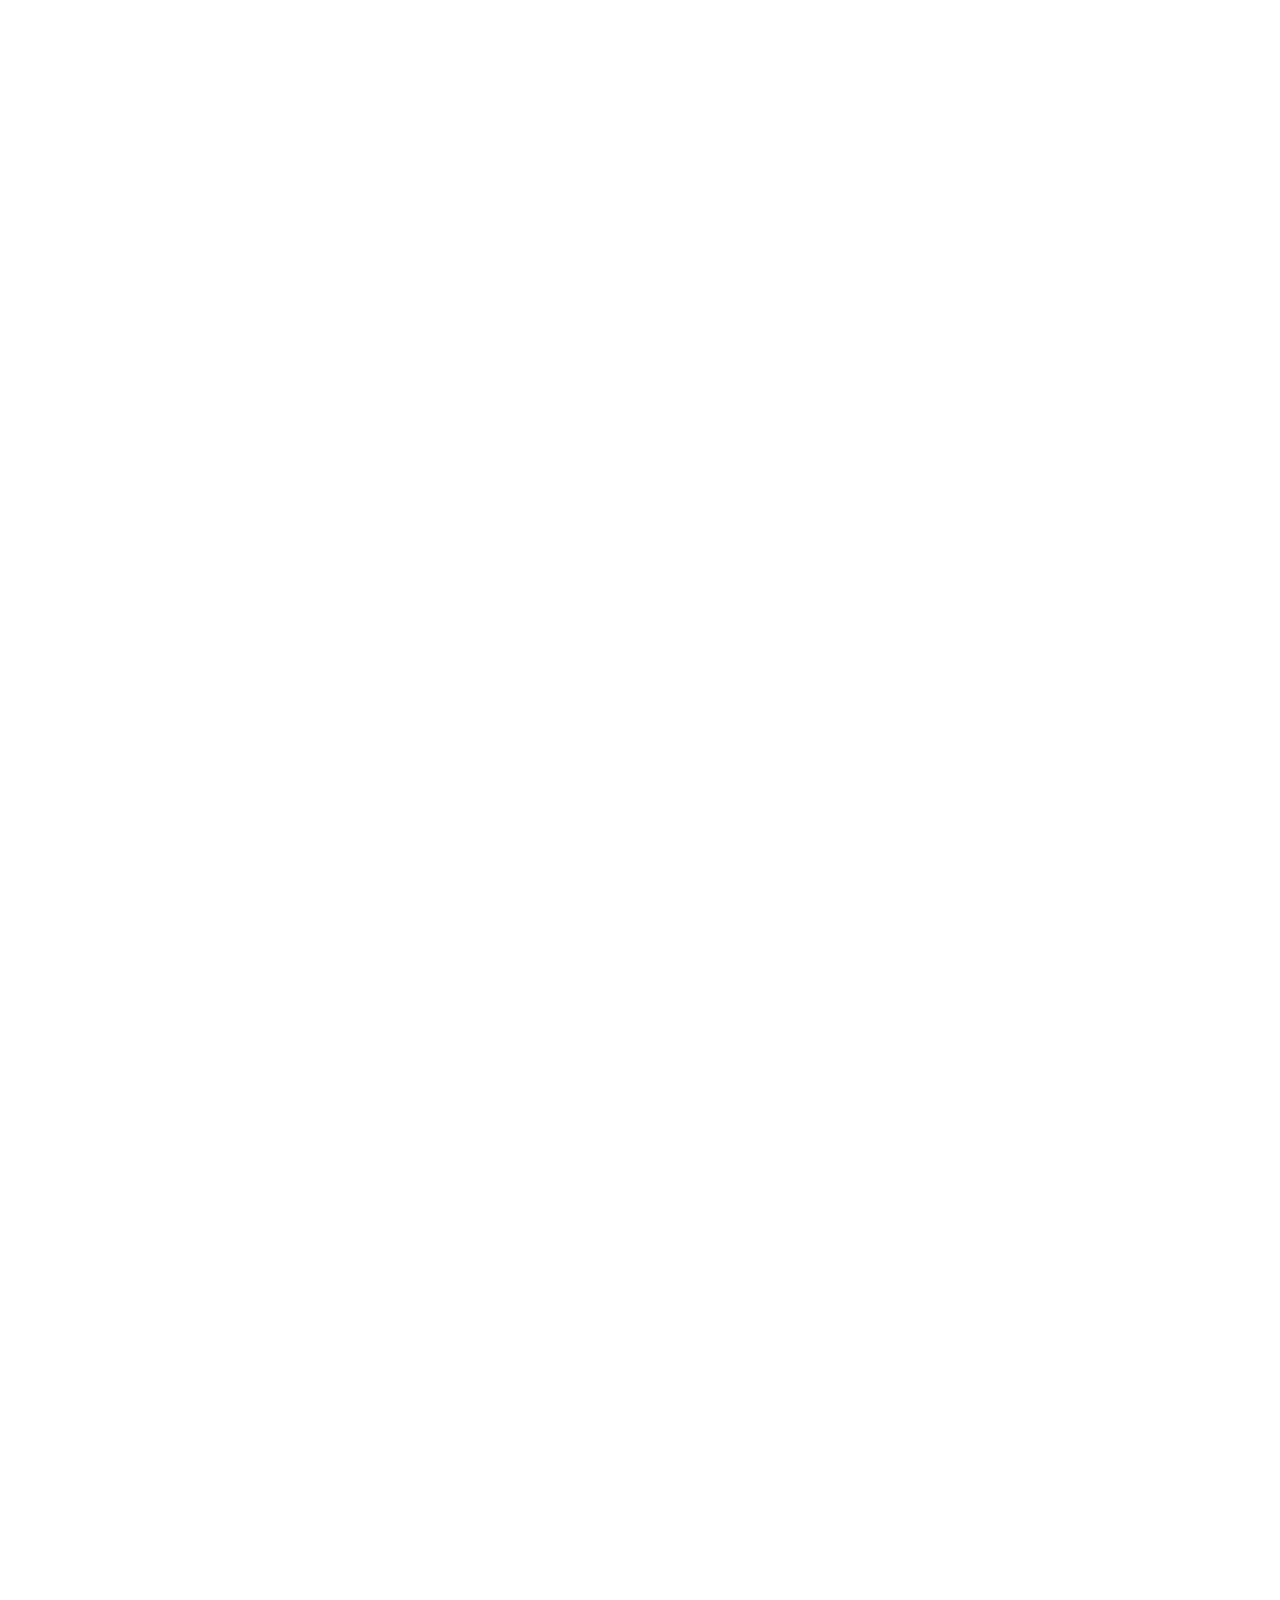
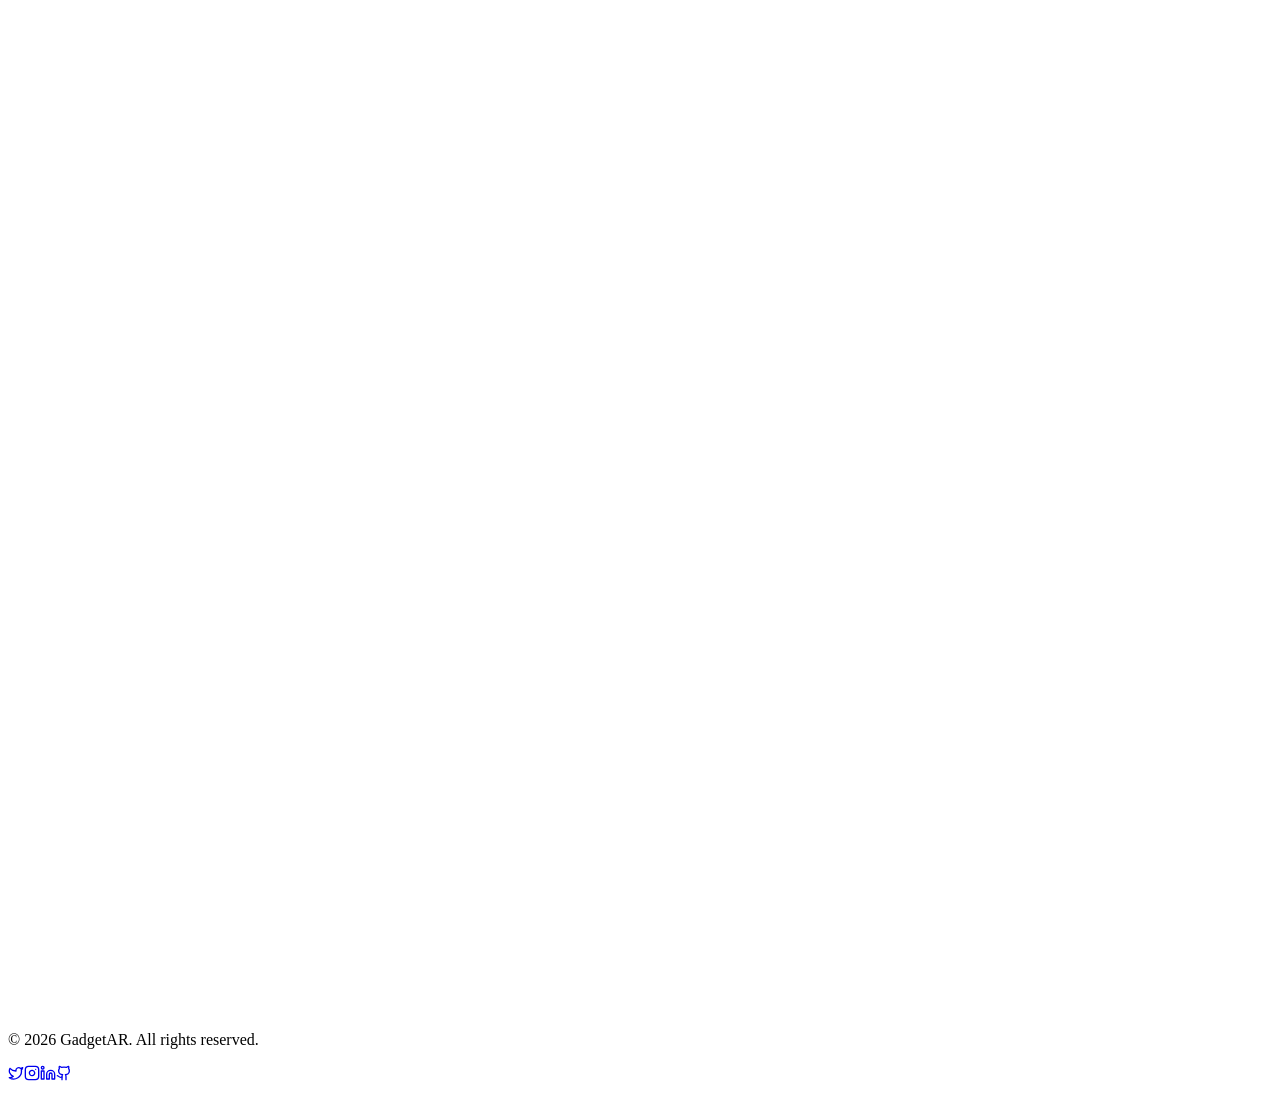
==== commit ed3204ee: "deploy: rebuild with basePath /GadgetAR" ====
--- a/index.html
+++ b/index.html
@@ -1 +1 @@
-<!DOCTYPE html><html lang="en"><head><meta charSet="utf-8"/><meta name="viewport" content="width=device-width, initial-scale=1"/><link rel="preload" href="/_next/static/media/2a65768255d6b625-s.p.3u4lli0-axodc.woff2" as="font" crossorigin="" type="font/woff2"/><link rel="preload" href="/_next/static/media/83afe278b6a6bb3c-s.p.2bn3s6zvc0dyp.woff2" as="font" crossorigin="" type="font/woff2"/><link rel="stylesheet" href="/_next/static/chunks/218c4-wx6_hwi.css" data-precedence="next"/><link rel="stylesheet" href="/_next/static/chunks/2dt0lwi8yi6th.css" data-precedence="next"/><link rel="preload" as="script" fetchPriority="low" href="/_next/static/chunks/1inwntv0b4r-7.js"/><script src="/_next/static/chunks/311kowb5o9_y0.js" async=""></script><script src="/_next/static/chunks/11_simi6x5qsq.js" async=""></script><script src="/_next/static/chunks/turbopack-2r54rh_vp8vsr.js" async=""></script><script src="/_next/static/chunks/27daj9o74pbxu.js" async=""></script><script src="/_next/static/chunks/09qvcdomwcen2.js" async=""></script><script src="/_next/static/chunks/3be5r88nuv_qf.js" async=""></script><title>GadgetAR - Webflow Template</title><meta name="description" content="GadgetAR Webflow Template - A premium AR gadget showcase template with stunning design and powerful features."/><meta name="keywords" content="GadgetAR,Webflow,Template,AR,Gadget"/><link rel="icon" href="/logo.svg"/><meta name="next-size-adjust" content=""/><script src="/_next/static/chunks/0cz1d0mv5g_q7.js" noModule=""></script></head><body class="inter_fe8b9d92-module__LINzvG__variable playfair_display_fa003182-module__E_H7JW__variable antialiased bg-[#0a0a0a] text-white font-sans"><div hidden=""><!--$--><!--/$--></div><div class="min-h-screen flex flex-col bg-[#0a0a0a]"><header class="fixed top-0 left-0 right-0 z-50 transition-all duration-300 bg-transparent" style="opacity:0;transform:translateY(-100px)"><div class="max-w-7xl mx-auto px-4 lg:px-16"><div class="flex items-center justify-between h-16 lg:h-20"><a href="#home" class="flex items-center gap-2"><span class="text-xl lg:text-2xl font-bold text-white tracking-tight">Gadget<span class="text-white/60">AR</span></span></a><nav class="hidden md:flex items-center gap-8"><a href="#home" class="relative text-sm font-medium transition-colors duration-200 py-1 text-white">Home<div class="absolute -bottom-1 left-0 right-0 h-0.5 bg-white rounded-full"></div></a><a href="#about" class="relative text-sm font-medium transition-colors duration-200 py-1 text-white/50 hover:text-white/80">About</a><a href="#blog" class="relative text-sm font-medium transition-colors duration-200 py-1 text-white/50 hover:text-white/80">Blog</a><a href="#pages" class="relative text-sm font-medium transition-colors duration-200 py-1 text-white/50 hover:text-white/80">Pages</a><a href="#contact" class="relative text-sm font-medium transition-colors duration-200 py-1 text-white/50 hover:text-white/80">Contact</a></nav><div class="hidden md:block"><a href="#buy" class="inline-flex items-center px-5 py-2.5 bg-white text-black text-sm font-semibold rounded-full hover:bg-white/90 transition-colors duration-200">Buy Template</a></div><button class="md:hidden text-white p-2" aria-label="Toggle menu"><svg xmlns="http://www.w3.org/2000/svg" width="24" height="24" viewBox="0 0 24 24" fill="none" stroke="currentColor" stroke-width="2" stroke-linecap="round" stroke-linejoin="round" class="lucide lucide-menu" aria-hidden="true"><path d="M4 12h16"></path><path d="M4 18h16"></path><path d="M4 6h16"></path></svg></button></div></div></header><main class="flex-1"><section id="home" class="relative min-h-screen bg-black overflow-hidden flex flex-col"><div class="absolute inset-0 pointer-events-none"><div class="absolute top-1/4 left-1/4 w-96 h-96 bg-violet-600/10 rounded-full blur-[128px]"></div><div class="absolute bottom-1/4 right-1/4 w-96 h-96 bg-cyan-600/10 rounded-full blur-[128px]"></div></div><div class="relative z-10 flex-1 flex flex-col items-center justify-center pt-20 px-4 lg:px-16"><div class="text-center max-w-4xl mx-auto" style="opacity:0;transform:translateY(30px)"><div class="inline-flex items-center gap-2 px-4 py-1.5 rounded-full bg-white/5 border border-white/10 text-xs text-white/60 mb-8" style="opacity:0;transform:scale(0.9)"><span class="w-1.5 h-1.5 bg-green-400 rounded-full animate-pulse"></span>New Webflow Template</div><h1 class="text-4xl sm:text-5xl md:text-6xl lg:text-7xl font-heading font-bold text-white leading-tight tracking-tight mb-6"><span>GadgetAR</span> <span class="bg-gradient-to-r from-white via-white/80 to-white/50 bg-clip-text text-transparent">Webflow Template</span></h1><p class="text-base sm:text-lg text-white/50 max-w-2xl mx-auto mb-10 leading-relaxed" style="opacity:0">A premium AR gadget showcase template crafted for innovative brands. Beautifully designed pages with stunning interactions and modern aesthetics.</p><div class="flex flex-col sm:flex-row items-center justify-center gap-4" style="opacity:0;transform:translateY(20px)"><a href="#preview" class="group inline-flex items-center gap-2 px-7 py-3.5 border border-white/20 text-white rounded-full text-sm font-medium hover:bg-white/5 transition-all duration-300"><svg xmlns="http://www.w3.org/2000/svg" width="16" height="16" viewBox="0 0 24 24" fill="none" stroke="currentColor" stroke-width="2" stroke-linecap="round" stroke-linejoin="round" class="lucide lucide-play group-hover:scale-110 transition-transform" aria-hidden="true"><polygon points="6 3 20 12 6 21 6 3"></polygon></svg>Live Preview</a><a href="#buy" class="group inline-flex items-center gap-2 px-7 py-3.5 bg-white text-black rounded-full text-sm font-semibold hover:bg-white/90 transition-all duration-300">Buy Template<svg xmlns="http://www.w3.org/2000/svg" width="16" height="16" viewBox="0 0 24 24" fill="none" stroke="currentColor" stroke-width="2" stroke-linecap="round" stroke-linejoin="round" class="lucide lucide-arrow-right group-hover:translate-x-1 transition-transform" aria-hidden="true"><path d="M5 12h14"></path><path d="m12 5 7 7-7 7"></path></svg></a></div></div></div><div class="relative z-10 pb-12 lg:pb-20"><div class="absolute left-0 top-0 bottom-0 w-16 lg:w-32 bg-gradient-to-r from-black to-transparent z-10 pointer-events-none"></div><div class="absolute right-0 top-0 bottom-0 w-16 lg:w-32 bg-gradient-to-l from-black to-transparent z-10 pointer-events-none"></div><div class="overflow-hidden"><div class="flex gap-4 lg:gap-6"><div class="flex-shrink-0 w-[180px] sm:w-[200px] lg:w-[220px]" style="opacity:0;transform:translateY(40px)"><div class="relative"><div class="relative bg-[#1a1a1a] rounded-[2rem] p-2 shadow-2xl shadow-black/50"><div class="absolute top-0 left-1/2 -translate-x-1/2 w-20 h-5 bg-[#1a1a1a] rounded-b-xl z-10"></div><div class="bg-gradient-to-br from-violet-600 to-indigo-900 rounded-[1.5rem] aspect-[9/19] flex flex-col items-center justify-center gap-3 relative overflow-hidden"><div class="absolute inset-0 opacity-10"><div class="absolute inset-0" style="background-image:radial-gradient(circle at 2px 2px, rgba(255,255,255,0.15) 1px, transparent 0);background-size:24px 24px"></div></div><span class="text-4xl lg:text-5xl relative z-10">📱</span><span class="text-white text-xs font-medium relative z-10 opacity-80">AR Dashboard</span></div></div></div></div><div class="flex-shrink-0 w-[180px] sm:w-[200px] lg:w-[220px]" style="opacity:0;transform:translateY(40px)"><div class="relative"><div class="relative bg-[#1a1a1a] rounded-[2rem] p-2 shadow-2xl shadow-black/50"><div class="absolute top-0 left-1/2 -translate-x-1/2 w-20 h-5 bg-[#1a1a1a] rounded-b-xl z-10"></div><div class="bg-gradient-to-br from-emerald-600 to-teal-900 rounded-[1.5rem] aspect-[9/19] flex flex-col items-center justify-center gap-3 relative overflow-hidden"><div class="absolute inset-0 opacity-10"><div class="absolute inset-0" style="background-image:radial-gradient(circle at 2px 2px, rgba(255,255,255,0.15) 1px, transparent 0);background-size:24px 24px"></div></div><span class="text-4xl lg:text-5xl relative z-10">🔮</span><span class="text-white text-xs font-medium relative z-10 opacity-80">3D Viewer</span></div></div></div></div><div class="flex-shrink-0 w-[180px] sm:w-[200px] lg:w-[220px]" style="opacity:0;transform:translateY(40px)"><div class="relative"><div class="relative bg-[#1a1a1a] rounded-[2rem] p-2 shadow-2xl shadow-black/50"><div class="absolute top-0 left-1/2 -translate-x-1/2 w-20 h-5 bg-[#1a1a1a] rounded-b-xl z-10"></div><div class="bg-gradient-to-br from-amber-600 to-orange-900 rounded-[1.5rem] aspect-[9/19] flex flex-col items-center justify-center gap-3 relative overflow-hidden"><div class="absolute inset-0 opacity-10"><div class="absolute inset-0" style="background-image:radial-gradient(circle at 2px 2px, rgba(255,255,255,0.15) 1px, transparent 0);background-size:24px 24px"></div></div><span class="text-4xl lg:text-5xl relative z-10">🛍️</span><span class="text-white text-xs font-medium relative z-10 opacity-80">Product Hub</span></div></div></div></div><div class="flex-shrink-0 w-[180px] sm:w-[200px] lg:w-[220px]" style="opacity:0;transform:translateY(40px)"><div class="relative"><div class="relative bg-[#1a1a1a] rounded-[2rem] p-2 shadow-2xl shadow-black/50"><div class="absolute top-0 left-1/2 -translate-x-1/2 w-20 h-5 bg-[#1a1a1a] rounded-b-xl z-10"></div><div class="bg-gradient-to-br from-rose-600 to-pink-900 rounded-[1.5rem] aspect-[9/19] flex flex-col items-center justify-center gap-3 relative overflow-hidden"><div class="absolute inset-0 opacity-10"><div class="absolute inset-0" style="background-image:radial-gradient(circle at 2px 2px, rgba(255,255,255,0.15) 1px, transparent 0);background-size:24px 24px"></div></div><span class="text-4xl lg:text-5xl relative z-10">💬</span><span class="text-white text-xs font-medium relative z-10 opacity-80">Social Feed</span></div></div></div></div><div class="flex-shrink-0 w-[180px] sm:w-[200px] lg:w-[220px]" style="opacity:0;transform:translateY(40px)"><div class="relative"><div class="relative bg-[#1a1a1a] rounded-[2rem] p-2 shadow-2xl shadow-black/50"><div class="absolute top-0 left-1/2 -translate-x-1/2 w-20 h-5 bg-[#1a1a1a] rounded-b-xl z-10"></div><div class="bg-gradient-to-br from-cyan-600 to-blue-900 rounded-[1.5rem] aspect-[9/19] flex flex-col items-center justify-center gap-3 relative overflow-hidden"><div class="absolute inset-0 opacity-10"><div class="absolute inset-0" style="background-image:radial-gradient(circle at 2px 2px, rgba(255,255,255,0.15) 1px, transparent 0);background-size:24px 24px"></div></div><span class="text-4xl lg:text-5xl relative z-10">📊</span><span class="text-white text-xs font-medium relative z-10 opacity-80">Analytics</span></div></div></div></div><div class="flex-shrink-0 w-[180px] sm:w-[200px] lg:w-[220px]" style="opacity:0;transform:translateY(40px)"><div class="relative"><div class="relative bg-[#1a1a1a] rounded-[2rem] p-2 shadow-2xl shadow-black/50"><div class="absolute top-0 left-1/2 -translate-x-1/2 w-20 h-5 bg-[#1a1a1a] rounded-b-xl z-10"></div><div class="bg-gradient-to-br from-purple-600 to-fuchsia-900 rounded-[1.5rem] aspect-[9/19] flex flex-col items-center justify-center gap-3 relative overflow-hidden"><div class="absolute inset-0 opacity-10"><div class="absolute inset-0" style="background-image:radial-gradient(circle at 2px 2px, rgba(255,255,255,0.15) 1px, transparent 0);background-size:24px 24px"></div></div><span class="text-4xl lg:text-5xl relative z-10">⚙️</span><span class="text-white text-xs font-medium relative z-10 opacity-80">Settings</span></div></div></div></div><div class="flex-shrink-0 w-[180px] sm:w-[200px] lg:w-[220px]" style="opacity:0;transform:translateY(40px)"><div class="relative"><div class="relative bg-[#1a1a1a] rounded-[2rem] p-2 shadow-2xl shadow-black/50"><div class="absolute top-0 left-1/2 -translate-x-1/2 w-20 h-5 bg-[#1a1a1a] rounded-b-xl z-10"></div><div class="bg-gradient-to-br from-lime-600 to-green-900 rounded-[1.5rem] aspect-[9/19] flex flex-col items-center justify-center gap-3 relative overflow-hidden"><div class="absolute inset-0 opacity-10"><div class="absolute inset-0" style="background-image:radial-gradient(circle at 2px 2px, rgba(255,255,255,0.15) 1px, transparent 0);background-size:24px 24px"></div></div><span class="text-4xl lg:text-5xl relative z-10">🗺️</span><span class="text-white text-xs font-medium relative z-10 opacity-80">Maps</span></div></div></div></div><div class="flex-shrink-0 w-[180px] sm:w-[200px] lg:w-[220px]" style="opacity:0;transform:translateY(40px)"><div class="relative"><div class="relative bg-[#1a1a1a] rounded-[2rem] p-2 shadow-2xl shadow-black/50"><div class="absolute top-0 left-1/2 -translate-x-1/2 w-20 h-5 bg-[#1a1a1a] rounded-b-xl z-10"></div><div class="bg-gradient-to-br from-red-600 to-rose-900 rounded-[1.5rem] aspect-[9/19] flex flex-col items-center justify-center gap-3 relative overflow-hidden"><div class="absolute inset-0 opacity-10"><div class="absolute inset-0" style="background-image:radial-gradient(circle at 2px 2px, rgba(255,255,255,0.15) 1px, transparent 0);background-size:24px 24px"></div></div><span class="text-4xl lg:text-5xl relative z-10">📸</span><span class="text-white text-xs font-medium relative z-10 opacity-80">Camera</span></div></div></div></div><div class="flex-shrink-0 w-[180px] sm:w-[200px] lg:w-[220px]" style="opacity:0;transform:translateY(40px)"><div class="relative"><div class="relative bg-[#1a1a1a] rounded-[2rem] p-2 shadow-2xl shadow-black/50"><div class="absolute top-0 left-1/2 -translate-x-1/2 w-20 h-5 bg-[#1a1a1a] rounded-b-xl z-10"></div><div class="bg-gradient-to-br from-violet-600 to-indigo-900 rounded-[1.5rem] aspect-[9/19] flex flex-col items-center justify-center gap-3 relative overflow-hidden"><div class="absolute inset-0 opacity-10"><div class="absolute inset-0" style="background-image:radial-gradient(circle at 2px 2px, rgba(255,255,255,0.15) 1px, transparent 0);background-size:24px 24px"></div></div><span class="text-4xl lg:text-5xl relative z-10">📱</span><span class="text-white text-xs font-medium relative z-10 opacity-80">AR Dashboard</span></div></div></div></div><div class="flex-shrink-0 w-[180px] sm:w-[200px] lg:w-[220px]" style="opacity:0;transform:translateY(40px)"><div class="relative"><div class="relative bg-[#1a1a1a] rounded-[2rem] p-2 shadow-2xl shadow-black/50"><div class="absolute top-0 left-1/2 -translate-x-1/2 w-20 h-5 bg-[#1a1a1a] rounded-b-xl z-10"></div><div class="bg-gradient-to-br from-emerald-600 to-teal-900 rounded-[1.5rem] aspect-[9/19] flex flex-col items-center justify-center gap-3 relative overflow-hidden"><div class="absolute inset-0 opacity-10"><div class="absolute inset-0" style="background-image:radial-gradient(circle at 2px 2px, rgba(255,255,255,0.15) 1px, transparent 0);background-size:24px 24px"></div></div><span class="text-4xl lg:text-5xl relative z-10">🔮</span><span class="text-white text-xs font-medium relative z-10 opacity-80">3D Viewer</span></div></div></div></div><div class="flex-shrink-0 w-[180px] sm:w-[200px] lg:w-[220px]" style="opacity:0;transform:translateY(40px)"><div class="relative"><div class="relative bg-[#1a1a1a] rounded-[2rem] p-2 shadow-2xl shadow-black/50"><div class="absolute top-0 left-1/2 -translate-x-1/2 w-20 h-5 bg-[#1a1a1a] rounded-b-xl z-10"></div><div class="bg-gradient-to-br from-amber-600 to-orange-900 rounded-[1.5rem] aspect-[9/19] flex flex-col items-center justify-center gap-3 relative overflow-hidden"><div class="absolute inset-0 opacity-10"><div class="absolute inset-0" style="background-image:radial-gradient(circle at 2px 2px, rgba(255,255,255,0.15) 1px, transparent 0);background-size:24px 24px"></div></div><span class="text-4xl lg:text-5xl relative z-10">🛍️</span><span class="text-white text-xs font-medium relative z-10 opacity-80">Product Hub</span></div></div></div></div><div class="flex-shrink-0 w-[180px] sm:w-[200px] lg:w-[220px]" style="opacity:0;transform:translateY(40px)"><div class="relative"><div class="relative bg-[#1a1a1a] rounded-[2rem] p-2 shadow-2xl shadow-black/50"><div class="absolute top-0 left-1/2 -translate-x-1/2 w-20 h-5 bg-[#1a1a1a] rounded-b-xl z-10"></div><div class="bg-gradient-to-br from-rose-600 to-pink-900 rounded-[1.5rem] aspect-[9/19] flex flex-col items-center justify-center gap-3 relative overflow-hidden"><div class="absolute inset-0 opacity-10"><div class="absolute inset-0" style="background-image:radial-gradient(circle at 2px 2px, rgba(255,255,255,0.15) 1px, transparent 0);background-size:24px 24px"></div></div><span class="text-4xl lg:text-5xl relative z-10">💬</span><span class="text-white text-xs font-medium relative z-10 opacity-80">Social Feed</span></div></div></div></div><div class="flex-shrink-0 w-[180px] sm:w-[200px] lg:w-[220px]" style="opacity:0;transform:translateY(40px)"><div class="relative"><div class="relative bg-[#1a1a1a] rounded-[2rem] p-2 shadow-2xl shadow-black/50"><div class="absolute top-0 left-1/2 -translate-x-1/2 w-20 h-5 bg-[#1a1a1a] rounded-b-xl z-10"></div><div class="bg-gradient-to-br from-cyan-600 to-blue-900 rounded-[1.5rem] aspect-[9/19] flex flex-col items-center justify-center gap-3 relative overflow-hidden"><div class="absolute inset-0 opacity-10"><div class="absolute inset-0" style="background-image:radial-gradient(circle at 2px 2px, rgba(255,255,255,0.15) 1px, transparent 0);background-size:24px 24px"></div></div><span class="text-4xl lg:text-5xl relative z-10">📊</span><span class="text-white text-xs font-medium relative z-10 opacity-80">Analytics</span></div></div></div></div><div class="flex-shrink-0 w-[180px] sm:w-[200px] lg:w-[220px]" style="opacity:0;transform:translateY(40px)"><div class="relative"><div class="relative bg-[#1a1a1a] rounded-[2rem] p-2 shadow-2xl shadow-black/50"><div class="absolute top-0 left-1/2 -translate-x-1/2 w-20 h-5 bg-[#1a1a1a] rounded-b-xl z-10"></div><div class="bg-gradient-to-br from-purple-600 to-fuchsia-900 rounded-[1.5rem] aspect-[9/19] flex flex-col items-center justify-center gap-3 relative overflow-hidden"><div class="absolute inset-0 opacity-10"><div class="absolute inset-0" style="background-image:radial-gradient(circle at 2px 2px, rgba(255,255,255,0.15) 1px, transparent 0);background-size:24px 24px"></div></div><span class="text-4xl lg:text-5xl relative z-10">⚙️</span><span class="text-white text-xs font-medium relative z-10 opacity-80">Settings</span></div></div></div></div><div class="flex-shrink-0 w-[180px] sm:w-[200px] lg:w-[220px]" style="opacity:0;transform:translateY(40px)"><div class="relative"><div class="relative bg-[#1a1a1a] rounded-[2rem] p-2 shadow-2xl shadow-black/50"><div class="absolute top-0 left-1/2 -translate-x-1/2 w-20 h-5 bg-[#1a1a1a] rounded-b-xl z-10"></div><div class="bg-gradient-to-br from-lime-600 to-green-900 rounded-[1.5rem] aspect-[9/19] flex flex-col items-center justify-center gap-3 relative overflow-hidden"><div class="absolute inset-0 opacity-10"><div class="absolute inset-0" style="background-image:radial-gradient(circle at 2px 2px, rgba(255,255,255,0.15) 1px, transparent 0);background-size:24px 24px"></div></div><span class="text-4xl lg:text-5xl relative z-10">🗺️</span><span class="text-white text-xs font-medium relative z-10 opacity-80">Maps</span></div></div></div></div><div class="flex-shrink-0 w-[180px] sm:w-[200px] lg:w-[220px]" style="opacity:0;transform:translateY(40px)"><div class="relative"><div class="relative bg-[#1a1a1a] rounded-[2rem] p-2 shadow-2xl shadow-black/50"><div class="absolute top-0 left-1/2 -translate-x-1/2 w-20 h-5 bg-[#1a1a1a] rounded-b-xl z-10"></div><div class="bg-gradient-to-br from-red-600 to-rose-900 rounded-[1.5rem] aspect-[9/19] flex flex-col items-center justify-center gap-3 relative overflow-hidden"><div class="absolute inset-0 opacity-10"><div class="absolute inset-0" style="background-image:radial-gradient(circle at 2px 2px, rgba(255,255,255,0.15) 1px, transparent 0);background-size:24px 24px"></div></div><span class="text-4xl lg:text-5xl relative z-10">📸</span><span class="text-white text-xs font-medium relative z-10 opacity-80">Camera</span></div></div></div></div></div></div></div></section><section id="about" class="py-16 lg:py-24 bg-[#f9f9f9]"><div class="max-w-7xl mx-auto px-4 lg:px-16"><div class="text-center mb-12 lg:mb-16" style="opacity:0;transform:translateY(30px)"><span class="text-xs font-semibold tracking-widest text-[#666] uppercase mb-4 block">What&#x27;s Inside</span><h2 class="text-3xl sm:text-4xl lg:text-5xl font-heading font-bold text-[#111] mb-4">What is included in GadgetAR</h2><p class="text-base lg:text-lg text-[#666] max-w-2xl mx-auto">Everything you need to build a stunning AR gadget website, from pages and sections to reusable components.</p></div><div class="grid grid-cols-1 md:grid-cols-3 gap-6 lg:gap-8"><div class="group relative bg-white rounded-2xl border border-gray-100 p-8 lg:p-10 shadow-sm hover:shadow-lg transition-shadow duration-300" style="opacity:0;transform:translateY(30px)"><div class="absolute inset-0 bg-gradient-to-br from-violet-500/20 to-purple-500/20 opacity-0 group-hover:opacity-100 rounded-2xl transition-opacity duration-500"></div><div class="relative z-10"><div class="w-12 h-12 rounded-xl bg-[#111] flex items-center justify-center mb-6"><svg xmlns="http://www.w3.org/2000/svg" width="20" height="20" viewBox="0 0 24 24" fill="none" stroke="currentColor" stroke-width="2" stroke-linecap="round" stroke-linejoin="round" class="lucide lucide-panels-top-left text-white" aria-hidden="true"><rect width="18" height="18" x="3" y="3" rx="2"></rect><path d="M3 9h18"></path><path d="M9 21V9"></path></svg></div><div class="text-4xl lg:text-5xl font-heading font-bold text-[#111] mb-2">15+</div><h3 class="text-lg font-semibold text-[#111] mb-3">Pages</h3><p class="text-sm text-[#666] leading-relaxed">Beautifully designed pages covering all essential sections for your AR gadget showcase.</p></div></div><div class="group relative bg-white rounded-2xl border border-gray-100 p-8 lg:p-10 shadow-sm hover:shadow-lg transition-shadow duration-300" style="opacity:0;transform:translateY(30px)"><div class="absolute inset-0 bg-gradient-to-br from-emerald-500/20 to-teal-500/20 opacity-0 group-hover:opacity-100 rounded-2xl transition-opacity duration-500"></div><div class="relative z-10"><div class="w-12 h-12 rounded-xl bg-[#111] flex items-center justify-center mb-6"><svg xmlns="http://www.w3.org/2000/svg" width="20" height="20" viewBox="0 0 24 24" fill="none" stroke="currentColor" stroke-width="2" stroke-linecap="round" stroke-linejoin="round" class="lucide lucide-layers text-white" aria-hidden="true"><path d="M12.83 2.18a2 2 0 0 0-1.66 0L2.6 6.08a1 1 0 0 0 0 1.83l8.58 3.91a2 2 0 0 0 1.66 0l8.58-3.9a1 1 0 0 0 0-1.83z"></path><path d="M2 12a1 1 0 0 0 .58.91l8.6 3.91a2 2 0 0 0 1.65 0l8.58-3.9A1 1 0 0 0 22 12"></path><path d="M2 17a1 1 0 0 0 .58.91l8.6 3.91a2 2 0 0 0 1.65 0l8.58-3.9A1 1 0 0 0 22 17"></path></svg></div><div class="text-4xl lg:text-5xl font-heading font-bold text-[#111] mb-2">40+</div><h3 class="text-lg font-semibold text-[#111] mb-3">Sections</h3><p class="text-sm text-[#666] leading-relaxed">Ready-to-use sections with unique layouts, interactions, and responsive design.</p></div></div><div class="group relative bg-white rounded-2xl border border-gray-100 p-8 lg:p-10 shadow-sm hover:shadow-lg transition-shadow duration-300" style="opacity:0;transform:translateY(30px)"><div class="absolute inset-0 bg-gradient-to-br from-amber-500/20 to-orange-500/20 opacity-0 group-hover:opacity-100 rounded-2xl transition-opacity duration-500"></div><div class="relative z-10"><div class="w-12 h-12 rounded-xl bg-[#111] flex items-center justify-center mb-6"><svg xmlns="http://www.w3.org/2000/svg" width="20" height="20" viewBox="0 0 24 24" fill="none" stroke="currentColor" stroke-width="2" stroke-linecap="round" stroke-linejoin="round" class="lucide lucide-file-code text-white" aria-hidden="true"><path d="M10 12.5 8 15l2 2.5"></path><path d="m14 12.5 2 2.5-2 2.5"></path><path d="M14 2v4a2 2 0 0 0 2 2h4"></path><path d="M15 2H6a2 2 0 0 0-2 2v16a2 2 0 0 0 2 2h12a2 2 0 0 0 2-2V7z"></path></svg></div><div class="text-4xl lg:text-5xl font-heading font-bold text-[#111] mb-2">25+</div><h3 class="text-lg font-semibold text-[#111] mb-3">Components</h3><p class="text-sm text-[#666] leading-relaxed">Modular components that can be mixed and matched to create unique page layouts.</p></div></div></div></div></section><section class="py-16 lg:py-24 bg-white relative overflow-hidden"><div class="max-w-7xl mx-auto px-4 lg:px-16"><div class="text-center mb-12 lg:mb-16" style="opacity:0;transform:translateY(30px)"><span class="text-xs font-semibold tracking-widest text-[#666] uppercase mb-4 block">Feature Showcase</span><h2 class="text-3xl sm:text-4xl lg:text-5xl font-heading font-bold text-[#111] mb-4">Beautifully crafted pages</h2><p class="text-base lg:text-lg text-[#666] max-w-2xl mx-auto">Every page is designed with attention to detail, featuring smooth animations and modern aesthetics.</p></div><div class="relative max-w-5xl mx-auto"><div class="relative" style="opacity:0;transform:translateY(40px)"><div class="relative"><div class="bg-[#1a1a1a] rounded-t-2xl p-3 lg:p-4 shadow-2xl"><div class="flex items-center gap-2 mb-3 px-2"><div class="w-3 h-3 rounded-full bg-red-500"></div><div class="w-3 h-3 rounded-full bg-yellow-500"></div><div class="w-3 h-3 rounded-full bg-green-500"></div><div class="flex-1 mx-4"><div class="bg-white/10 rounded-lg px-4 py-1.5 text-xs text-white/40 max-w-md mx-auto">gadgetar.webflow.io</div></div></div><div class="bg-gradient-to-br from-[#0f0f23] to-[#1a0a2e] rounded-lg aspect-[16/9] flex items-center justify-center relative overflow-hidden"><div class="absolute inset-0 p-6 lg:p-10 flex flex-col"><div class="flex items-center justify-between mb-8"><div class="flex items-center gap-2"><div class="w-6 h-6 rounded bg-white/20"></div><div class="w-16 h-3 rounded bg-white/10"></div></div><div class="flex gap-3"><div class="w-10 h-3 rounded bg-white/10"></div><div class="w-10 h-3 rounded bg-white/10"></div><div class="w-10 h-3 rounded bg-white/10"></div></div></div><div class="flex-1 flex items-center justify-center"><div class="text-center"><div class="w-48 h-4 rounded bg-white/10 mx-auto mb-3"></div><div class="w-72 h-6 rounded bg-gradient-to-r from-violet-400/30 to-cyan-400/30 mx-auto mb-4"></div><div class="w-40 h-3 rounded bg-white/10 mx-auto mb-6"></div><div class="flex gap-3 justify-center"><div class="w-20 h-8 rounded-full bg-white/20"></div><div class="w-20 h-8 rounded-full border border-white/20"></div></div></div></div><div class="grid grid-cols-3 gap-3"><div class="h-16 rounded-lg bg-white/5 border border-white/5"></div><div class="h-16 rounded-lg bg-white/5 border border-white/5"></div><div class="h-16 rounded-lg bg-white/5 border border-white/5"></div></div></div></div></div><div class="bg-[#2a2a2a] h-4 rounded-b-xl mx-8 lg:mx-16 shadow-lg"></div><div class="bg-[#333] h-2 rounded-b-lg mx-16 lg:mx-32"></div></div><div class="absolute top-8 -left-4 lg:-left-16 z-20 hidden md:block" style="opacity:0;transform:scale(0.8)"><div class="bg-white rounded-2xl shadow-xl border border-gray-100 p-4 w-44 lg:w-52"><div class="w-9 h-9 bg-violet-600 rounded-lg flex items-center justify-center mb-3"><svg xmlns="http://www.w3.org/2000/svg" width="16" height="16" viewBox="0 0 24 24" fill="none" stroke="currentColor" stroke-width="2" stroke-linecap="round" stroke-linejoin="round" class="lucide lucide-bell text-white" aria-hidden="true"><path d="M10.268 21a2 2 0 0 0 3.464 0"></path><path d="M3.262 15.326A1 1 0 0 0 4 17h16a1 1 0 0 0 .74-1.673C19.41 13.956 18 12.499 18 8A6 6 0 0 0 6 8c0 4.499-1.411 5.956-2.738 7.326"></path></svg></div><h4 class="text-sm font-semibold text-[#111] mb-1">Smart Alerts</h4><p class="text-xs text-[#666]">Real-time notifications</p></div></div><div class="absolute top-20 -right-4 lg:-right-16 z-20 hidden md:block" style="opacity:0;transform:scale(0.8)"><div class="bg-white rounded-2xl shadow-xl border border-gray-100 p-4 w-44 lg:w-52"><div class="w-9 h-9 bg-emerald-600 rounded-lg flex items-center justify-center mb-3"><svg xmlns="http://www.w3.org/2000/svg" width="16" height="16" viewBox="0 0 24 24" fill="none" stroke="currentColor" stroke-width="2" stroke-linecap="round" stroke-linejoin="round" class="lucide lucide-chart-column text-white" aria-hidden="true"><path d="M3 3v16a2 2 0 0 0 2 2h16"></path><path d="M18 17V9"></path><path d="M13 17V5"></path><path d="M8 17v-3"></path></svg></div><h4 class="text-sm font-semibold text-[#111] mb-1">Analytics</h4><p class="text-xs text-[#666]">Track performance</p></div></div><div class="absolute bottom-16 -left-4 lg:-left-12 z-20 hidden md:block" style="opacity:0;transform:scale(0.8)"><div class="bg-white rounded-2xl shadow-xl border border-gray-100 p-4 w-44 lg:w-52"><div class="w-9 h-9 bg-amber-500 rounded-lg flex items-center justify-center mb-3"><svg xmlns="http://www.w3.org/2000/svg" width="16" height="16" viewBox="0 0 24 24" fill="none" stroke="currentColor" stroke-width="2" stroke-linecap="round" stroke-linejoin="round" class="lucide lucide-zap text-white" aria-hidden="true"><path d="M4 14a1 1 0 0 1-.78-1.63l9.9-10.2a.5.5 0 0 1 .86.46l-1.92 6.02A1 1 0 0 0 13 10h7a1 1 0 0 1 .78 1.63l-9.9 10.2a.5.5 0 0 1-.86-.46l1.92-6.02A1 1 0 0 0 11 14z"></path></svg></div><h4 class="text-sm font-semibold text-[#111] mb-1">Fast Deploy</h4><p class="text-xs text-[#666]">One-click publish</p></div></div><div class="absolute bottom-8 -right-4 lg:-right-12 z-20 hidden md:block" style="opacity:0;transform:scale(0.8)"><div class="bg-white rounded-2xl shadow-xl border border-gray-100 p-4 w-44 lg:w-52"><div class="w-9 h-9 bg-cyan-600 rounded-lg flex items-center justify-center mb-3"><svg xmlns="http://www.w3.org/2000/svg" width="16" height="16" viewBox="0 0 24 24" fill="none" stroke="currentColor" stroke-width="2" stroke-linecap="round" stroke-linejoin="round" class="lucide lucide-eye text-white" aria-hidden="true"><path d="M2.062 12.348a1 1 0 0 1 0-.696 10.75 10.75 0 0 1 19.876 0 1 1 0 0 1 0 .696 10.75 10.75 0 0 1-19.876 0"></path><circle cx="12" cy="12" r="3"></circle></svg></div><h4 class="text-sm font-semibold text-[#111] mb-1">Live Preview</h4><p class="text-xs text-[#666]">See changes instantly</p></div></div></div><div class="text-center mt-10 lg:mt-14" style="opacity:0"><a href="#pages" class="inline-flex items-center gap-2 px-6 py-3 bg-[#111] text-white rounded-full text-sm font-medium hover:bg-[#333] transition-colors duration-200">View all pages<svg class="w-4 h-4" fill="none" viewBox="0 0 24 24" stroke="currentColor"><path stroke-linecap="round" stroke-linejoin="round" stroke-width="2" d="M17 8l4 4m0 0l-4 4m4-4H3"></path></svg></a></div></div></div></section><section id="pages" class="py-16 lg:py-24 bg-[#f9f9f9]"><div class="max-w-7xl mx-auto px-4 lg:px-16"><div class="mb-16 lg:mb-24" style="opacity:0;transform:translateY(30px)"><div class="text-center mb-10 lg:mb-14"><span class="text-xs font-semibold tracking-widest text-[#666] uppercase mb-4 block">Core Pages</span><h2 class="text-3xl sm:text-4xl lg:text-5xl font-heading font-bold text-[#111]">Main pages</h2></div><div class="grid grid-cols-1 sm:grid-cols-2 lg:grid-cols-3 gap-6 lg:gap-8"><div class="group cursor-pointer" style="opacity:0;transform:translateY(25px)"><div class="bg-[#1a1a1a] rounded-xl p-2 shadow-lg group-hover:shadow-xl transition-shadow duration-300"><div class="flex items-center gap-1.5 mb-2 px-2 pt-1"><div class="w-2 h-2 rounded-full bg-red-500/60"></div><div class="w-2 h-2 rounded-full bg-yellow-500/60"></div><div class="w-2 h-2 rounded-full bg-green-500/60"></div><div class="flex-1 mx-2"><div class="bg-white/5 rounded px-2 py-0.5 text-[9px] text-white/20 text-center">gadgetar.webflow.io/<!-- -->home-v1</div></div></div><div class="bg-gradient-to-br from-violet-500/30 to-purple-500/30 rounded-lg aspect-[16/10] flex items-center justify-center"><div class="w-full h-full p-4 flex flex-col"><div class="flex items-center gap-2 mb-4"><div class="w-4 h-4 rounded bg-white/20"></div><div class="w-10 h-1.5 rounded bg-white/15"></div><div class="flex-1"></div><div class="w-6 h-1.5 rounded bg-white/10"></div><div class="w-6 h-1.5 rounded bg-white/10"></div></div><div class="flex-1 flex items-center justify-center"><div class="text-center"><div class="w-20 h-2 rounded bg-white/15 mx-auto mb-2"></div><div class="w-32 h-3 rounded bg-white/20 mx-auto mb-3"></div><div class="w-16 h-1.5 rounded bg-white/10 mx-auto"></div></div></div><div class="grid grid-cols-3 gap-2"><div class="h-8 rounded bg-white/5"></div><div class="h-8 rounded bg-white/5"></div><div class="h-8 rounded bg-white/5"></div></div></div></div></div><p class="text-center text-sm font-medium text-[#111] mt-3 group-hover:text-[#666] transition-colors">Home V1</p></div><div class="group cursor-pointer" style="opacity:0;transform:translateY(25px)"><div class="bg-[#1a1a1a] rounded-xl p-2 shadow-lg group-hover:shadow-xl transition-shadow duration-300"><div class="flex items-center gap-1.5 mb-2 px-2 pt-1"><div class="w-2 h-2 rounded-full bg-red-500/60"></div><div class="w-2 h-2 rounded-full bg-yellow-500/60"></div><div class="w-2 h-2 rounded-full bg-green-500/60"></div><div class="flex-1 mx-2"><div class="bg-white/5 rounded px-2 py-0.5 text-[9px] text-white/20 text-center">gadgetar.webflow.io/<!-- -->home-v2</div></div></div><div class="bg-gradient-to-br from-cyan-500/30 to-blue-500/30 rounded-lg aspect-[16/10] flex items-center justify-center"><div class="w-full h-full p-4 flex flex-col"><div class="flex items-center gap-2 mb-4"><div class="w-4 h-4 rounded bg-white/20"></div><div class="w-10 h-1.5 rounded bg-white/15"></div><div class="flex-1"></div><div class="w-6 h-1.5 rounded bg-white/10"></div><div class="w-6 h-1.5 rounded bg-white/10"></div></div><div class="flex-1 flex items-center justify-center"><div class="text-center"><div class="w-20 h-2 rounded bg-white/15 mx-auto mb-2"></div><div class="w-32 h-3 rounded bg-white/20 mx-auto mb-3"></div><div class="w-16 h-1.5 rounded bg-white/10 mx-auto"></div></div></div><div class="grid grid-cols-3 gap-2"><div class="h-8 rounded bg-white/5"></div><div class="h-8 rounded bg-white/5"></div><div class="h-8 rounded bg-white/5"></div></div></div></div></div><p class="text-center text-sm font-medium text-[#111] mt-3 group-hover:text-[#666] transition-colors">Home V2</p></div><div class="group cursor-pointer" style="opacity:0;transform:translateY(25px)"><div class="bg-[#1a1a1a] rounded-xl p-2 shadow-lg group-hover:shadow-xl transition-shadow duration-300"><div class="flex items-center gap-1.5 mb-2 px-2 pt-1"><div class="w-2 h-2 rounded-full bg-red-500/60"></div><div class="w-2 h-2 rounded-full bg-yellow-500/60"></div><div class="w-2 h-2 rounded-full bg-green-500/60"></div><div class="flex-1 mx-2"><div class="bg-white/5 rounded px-2 py-0.5 text-[9px] text-white/20 text-center">gadgetar.webflow.io/<!-- -->about</div></div></div><div class="bg-gradient-to-br from-emerald-500/30 to-teal-500/30 rounded-lg aspect-[16/10] flex items-center justify-center"><div class="w-full h-full p-4 flex flex-col"><div class="flex items-center gap-2 mb-4"><div class="w-4 h-4 rounded bg-white/20"></div><div class="w-10 h-1.5 rounded bg-white/15"></div><div class="flex-1"></div><div class="w-6 h-1.5 rounded bg-white/10"></div><div class="w-6 h-1.5 rounded bg-white/10"></div></div><div class="flex-1 flex items-center justify-center"><div class="text-center"><div class="w-20 h-2 rounded bg-white/15 mx-auto mb-2"></div><div class="w-32 h-3 rounded bg-white/20 mx-auto mb-3"></div><div class="w-16 h-1.5 rounded bg-white/10 mx-auto"></div></div></div><div class="grid grid-cols-3 gap-2"><div class="h-8 rounded bg-white/5"></div><div class="h-8 rounded bg-white/5"></div><div class="h-8 rounded bg-white/5"></div></div></div></div></div><p class="text-center text-sm font-medium text-[#111] mt-3 group-hover:text-[#666] transition-colors">About</p></div><div class="group cursor-pointer" style="opacity:0;transform:translateY(25px)"><div class="bg-[#1a1a1a] rounded-xl p-2 shadow-lg group-hover:shadow-xl transition-shadow duration-300"><div class="flex items-center gap-1.5 mb-2 px-2 pt-1"><div class="w-2 h-2 rounded-full bg-red-500/60"></div><div class="w-2 h-2 rounded-full bg-yellow-500/60"></div><div class="w-2 h-2 rounded-full bg-green-500/60"></div><div class="flex-1 mx-2"><div class="bg-white/5 rounded px-2 py-0.5 text-[9px] text-white/20 text-center">gadgetar.webflow.io/<!-- -->contact</div></div></div><div class="bg-gradient-to-br from-amber-500/30 to-orange-500/30 rounded-lg aspect-[16/10] flex items-center justify-center"><div class="w-full h-full p-4 flex flex-col"><div class="flex items-center gap-2 mb-4"><div class="w-4 h-4 rounded bg-white/20"></div><div class="w-10 h-1.5 rounded bg-white/15"></div><div class="flex-1"></div><div class="w-6 h-1.5 rounded bg-white/10"></div><div class="w-6 h-1.5 rounded bg-white/10"></div></div><div class="flex-1 flex items-center justify-center"><div class="text-center"><div class="w-20 h-2 rounded bg-white/15 mx-auto mb-2"></div><div class="w-32 h-3 rounded bg-white/20 mx-auto mb-3"></div><div class="w-16 h-1.5 rounded bg-white/10 mx-auto"></div></div></div><div class="grid grid-cols-3 gap-2"><div class="h-8 rounded bg-white/5"></div><div class="h-8 rounded bg-white/5"></div><div class="h-8 rounded bg-white/5"></div></div></div></div></div><p class="text-center text-sm font-medium text-[#111] mt-3 group-hover:text-[#666] transition-colors">Contact</p></div><div class="group cursor-pointer" style="opacity:0;transform:translateY(25px)"><div class="bg-[#1a1a1a] rounded-xl p-2 shadow-lg group-hover:shadow-xl transition-shadow duration-300"><div class="flex items-center gap-1.5 mb-2 px-2 pt-1"><div class="w-2 h-2 rounded-full bg-red-500/60"></div><div class="w-2 h-2 rounded-full bg-yellow-500/60"></div><div class="w-2 h-2 rounded-full bg-green-500/60"></div><div class="flex-1 mx-2"><div class="bg-white/5 rounded px-2 py-0.5 text-[9px] text-white/20 text-center">gadgetar.webflow.io/<!-- -->blog</div></div></div><div class="bg-gradient-to-br from-rose-500/30 to-pink-500/30 rounded-lg aspect-[16/10] flex items-center justify-center"><div class="w-full h-full p-4 flex flex-col"><div class="flex items-center gap-2 mb-4"><div class="w-4 h-4 rounded bg-white/20"></div><div class="w-10 h-1.5 rounded bg-white/15"></div><div class="flex-1"></div><div class="w-6 h-1.5 rounded bg-white/10"></div><div class="w-6 h-1.5 rounded bg-white/10"></div></div><div class="flex-1 flex items-center justify-center"><div class="text-center"><div class="w-20 h-2 rounded bg-white/15 mx-auto mb-2"></div><div class="w-32 h-3 rounded bg-white/20 mx-auto mb-3"></div><div class="w-16 h-1.5 rounded bg-white/10 mx-auto"></div></div></div><div class="grid grid-cols-3 gap-2"><div class="h-8 rounded bg-white/5"></div><div class="h-8 rounded bg-white/5"></div><div class="h-8 rounded bg-white/5"></div></div></div></div></div><p class="text-center text-sm font-medium text-[#111] mt-3 group-hover:text-[#666] transition-colors">Blog</p></div><div class="group cursor-pointer" style="opacity:0;transform:translateY(25px)"><div class="bg-[#1a1a1a] rounded-xl p-2 shadow-lg group-hover:shadow-xl transition-shadow duration-300"><div class="flex items-center gap-1.5 mb-2 px-2 pt-1"><div class="w-2 h-2 rounded-full bg-red-500/60"></div><div class="w-2 h-2 rounded-full bg-yellow-500/60"></div><div class="w-2 h-2 rounded-full bg-green-500/60"></div><div class="flex-1 mx-2"><div class="bg-white/5 rounded px-2 py-0.5 text-[9px] text-white/20 text-center">gadgetar.webflow.io/<!-- -->blog-post</div></div></div><div class="bg-gradient-to-br from-lime-500/30 to-green-500/30 rounded-lg aspect-[16/10] flex items-center justify-center"><div class="w-full h-full p-4 flex flex-col"><div class="flex items-center gap-2 mb-4"><div class="w-4 h-4 rounded bg-white/20"></div><div class="w-10 h-1.5 rounded bg-white/15"></div><div class="flex-1"></div><div class="w-6 h-1.5 rounded bg-white/10"></div><div class="w-6 h-1.5 rounded bg-white/10"></div></div><div class="flex-1 flex items-center justify-center"><div class="text-center"><div class="w-20 h-2 rounded bg-white/15 mx-auto mb-2"></div><div class="w-32 h-3 rounded bg-white/20 mx-auto mb-3"></div><div class="w-16 h-1.5 rounded bg-white/10 mx-auto"></div></div></div><div class="grid grid-cols-3 gap-2"><div class="h-8 rounded bg-white/5"></div><div class="h-8 rounded bg-white/5"></div><div class="h-8 rounded bg-white/5"></div></div></div></div></div><p class="text-center text-sm font-medium text-[#111] mt-3 group-hover:text-[#666] transition-colors">Blog Post</p></div></div></div><div style="opacity:0;transform:translateY(30px)"><div class="text-center mb-10 lg:mb-14"><span class="text-xs font-semibold tracking-widest text-[#666] uppercase mb-4 block">Supporting Pages</span><h2 class="text-3xl sm:text-4xl lg:text-5xl font-heading font-bold text-[#111]">Utility pages</h2></div><div class="grid grid-cols-2 sm:grid-cols-3 lg:grid-cols-6 gap-6 lg:gap-8"><div class="group cursor-pointer" style="opacity:0;transform:translateY(25px)"><div class="flex justify-center"><div class="w-28 sm:w-32"><div class="bg-[#1a1a1a] rounded-2xl p-1.5 shadow-lg group-hover:shadow-xl transition-shadow duration-300"><div class="absolute top-0 left-1/2 -translate-x-1/2 w-12 h-3 bg-[#1a1a1a] rounded-b-lg z-10"></div><div class="bg-gradient-to-br from-red-500/20 to-rose-500/20 rounded-xl aspect-[9/16] flex items-center justify-center"><div class="w-full h-full p-3 flex flex-col items-center justify-center"><div class="w-16 h-2 rounded bg-white/15 mb-2"></div><div class="w-20 h-2.5 rounded bg-white/20 mb-3"></div><div class="w-12 h-1.5 rounded bg-white/10"></div></div></div></div><p class="text-center text-xs font-medium text-[#111] mt-2 group-hover:text-[#666] transition-colors">404 Page</p></div></div></div><div class="group cursor-pointer" style="opacity:0;transform:translateY(25px)"><div class="flex justify-center"><div class="w-28 sm:w-32"><div class="bg-[#1a1a1a] rounded-2xl p-1.5 shadow-lg group-hover:shadow-xl transition-shadow duration-300"><div class="absolute top-0 left-1/2 -translate-x-1/2 w-12 h-3 bg-[#1a1a1a] rounded-b-lg z-10"></div><div class="bg-gradient-to-br from-indigo-500/20 to-violet-500/20 rounded-xl aspect-[9/16] flex items-center justify-center"><div class="w-full h-full p-3 flex flex-col items-center justify-center"><div class="w-16 h-2 rounded bg-white/15 mb-2"></div><div class="w-20 h-2.5 rounded bg-white/20 mb-3"></div><div class="w-12 h-1.5 rounded bg-white/10"></div></div></div></div><p class="text-center text-xs font-medium text-[#111] mt-2 group-hover:text-[#666] transition-colors">Password</p></div></div></div><div class="group cursor-pointer" style="opacity:0;transform:translateY(25px)"><div class="flex justify-center"><div class="w-28 sm:w-32"><div class="bg-[#1a1a1a] rounded-2xl p-1.5 shadow-lg group-hover:shadow-xl transition-shadow duration-300"><div class="absolute top-0 left-1/2 -translate-x-1/2 w-12 h-3 bg-[#1a1a1a] rounded-b-lg z-10"></div><div class="bg-gradient-to-br from-fuchsia-500/20 to-pink-500/20 rounded-xl aspect-[9/16] flex items-center justify-center"><div class="w-full h-full p-3 flex flex-col items-center justify-center"><div class="w-16 h-2 rounded bg-white/15 mb-2"></div><div class="w-20 h-2.5 rounded bg-white/20 mb-3"></div><div class="w-12 h-1.5 rounded bg-white/10"></div></div></div></div><p class="text-center text-xs font-medium text-[#111] mt-2 group-hover:text-[#666] transition-colors">Style Guide</p></div></div></div><div class="group cursor-pointer" style="opacity:0;transform:translateY(25px)"><div class="flex justify-center"><div class="w-28 sm:w-32"><div class="bg-[#1a1a1a] rounded-2xl p-1.5 shadow-lg group-hover:shadow-xl transition-shadow duration-300"><div class="absolute top-0 left-1/2 -translate-x-1/2 w-12 h-3 bg-[#1a1a1a] rounded-b-lg z-10"></div><div class="bg-gradient-to-br from-teal-500/20 to-cyan-500/20 rounded-xl aspect-[9/16] flex items-center justify-center"><div class="w-full h-full p-3 flex flex-col items-center justify-center"><div class="w-16 h-2 rounded bg-white/15 mb-2"></div><div class="w-20 h-2.5 rounded bg-white/20 mb-3"></div><div class="w-12 h-1.5 rounded bg-white/10"></div></div></div></div><p class="text-center text-xs font-medium text-[#111] mt-2 group-hover:text-[#666] transition-colors">Licenses</p></div></div></div><div class="group cursor-pointer" style="opacity:0;transform:translateY(25px)"><div class="flex justify-center"><div class="w-28 sm:w-32"><div class="bg-[#1a1a1a] rounded-2xl p-1.5 shadow-lg group-hover:shadow-xl transition-shadow duration-300"><div class="absolute top-0 left-1/2 -translate-x-1/2 w-12 h-3 bg-[#1a1a1a] rounded-b-lg z-10"></div><div class="bg-gradient-to-br from-yellow-500/20 to-amber-500/20 rounded-xl aspect-[9/16] flex items-center justify-center"><div class="w-full h-full p-3 flex flex-col items-center justify-center"><div class="w-16 h-2 rounded bg-white/15 mb-2"></div><div class="w-20 h-2.5 rounded bg-white/20 mb-3"></div><div class="w-12 h-1.5 rounded bg-white/10"></div></div></div></div><p class="text-center text-xs font-medium text-[#111] mt-2 group-hover:text-[#666] transition-colors">Changelog</p></div></div></div><div class="group cursor-pointer" style="opacity:0;transform:translateY(25px)"><div class="flex justify-center"><div class="w-28 sm:w-32"><div class="bg-[#1a1a1a] rounded-2xl p-1.5 shadow-lg group-hover:shadow-xl transition-shadow duration-300"><div class="absolute top-0 left-1/2 -translate-x-1/2 w-12 h-3 bg-[#1a1a1a] rounded-b-lg z-10"></div><div class="bg-gradient-to-br from-sky-500/20 to-blue-500/20 rounded-xl aspect-[9/16] flex items-center justify-center"><div class="w-full h-full p-3 flex flex-col items-center justify-center"><div class="w-16 h-2 rounded bg-white/15 mb-2"></div><div class="w-20 h-2.5 rounded bg-white/20 mb-3"></div><div class="w-12 h-1.5 rounded bg-white/10"></div></div></div></div><p class="text-center text-xs font-medium text-[#111] mt-2 group-hover:text-[#666] transition-colors">Start Here</p></div></div></div></div></div></div></section><section class="py-16 lg:py-24 bg-black"><div class="max-w-7xl mx-auto px-4 lg:px-16"><div class="text-center mb-12 lg:mb-20" style="opacity:0;transform:translateY(30px)"><span class="text-xs font-semibold tracking-widest text-white/40 uppercase mb-4 block">Bonus Features</span><h2 class="text-3xl sm:text-4xl lg:text-5xl font-heading font-bold text-white mb-4">And so much more...</h2><p class="text-base lg:text-lg text-white/50 max-w-2xl mx-auto">Beyond the core pages, GadgetAR comes packed with extras that make your website truly stand out.</p></div><div class="space-y-16 lg:space-y-24"><div class="flex flex-col lg:flex-row items-center gap-8 lg:gap-16" style="opacity:0;transform:translateY(40px)"><div class="flex-1 w-full"><div class="max-w-lg"><div class="w-10 h-10 rounded-xl bg-white/5 border border-white/10 flex items-center justify-center mb-4"><svg xmlns="http://www.w3.org/2000/svg" width="18" height="18" viewBox="0 0 24 24" fill="none" stroke="currentColor" stroke-width="2" stroke-linecap="round" stroke-linejoin="round" class="lucide lucide-panels-top-left text-white/60" aria-hidden="true"><rect width="18" height="18" x="3" y="3" rx="2"></rect><path d="M3 9h18"></path><path d="M9 21V9"></path></svg></div><h3 class="text-2xl lg:text-3xl font-heading font-bold text-white mb-4">3 Headers and Footers</h3><p class="text-base text-white/50 leading-relaxed">Choose from three distinct header and footer styles to match your brand identity. Each variant is fully customizable and responsive.</p></div></div><div class="flex-1 w-full"><div class="bg-[#1a1a1a] rounded-2xl border border-white/5 p-6 lg:p-8"><div class="space-y-3"><div class="bg-white/5 rounded-lg p-3 flex items-center gap-3"><div class="w-8 h-8 rounded-lg flex items-center justify-center text-xs font-bold bg-violet-600">1</div><div class="flex-1"><div class="w-24 h-2 rounded bg-white/10 mb-1"></div><div class="flex gap-2"><div class="w-8 h-1.5 rounded bg-white/5"></div><div class="w-8 h-1.5 rounded bg-white/5"></div><div class="w-8 h-1.5 rounded bg-white/5"></div></div></div></div><div class="bg-white/5 rounded-lg p-3 flex items-center gap-3"><div class="w-8 h-8 rounded-lg flex items-center justify-center text-xs font-bold bg-cyan-600">2</div><div class="flex-1"><div class="w-24 h-2 rounded bg-white/10 mb-1"></div><div class="flex gap-2"><div class="w-8 h-1.5 rounded bg-white/5"></div><div class="w-8 h-1.5 rounded bg-white/5"></div><div class="w-8 h-1.5 rounded bg-white/5"></div></div></div></div><div class="bg-white/5 rounded-lg p-3 flex items-center gap-3"><div class="w-8 h-8 rounded-lg flex items-center justify-center text-xs font-bold bg-emerald-600">3</div><div class="flex-1"><div class="w-24 h-2 rounded bg-white/10 mb-1"></div><div class="flex gap-2"><div class="w-8 h-1.5 rounded bg-white/5"></div><div class="w-8 h-1.5 rounded bg-white/5"></div><div class="w-8 h-1.5 rounded bg-white/5"></div></div></div></div></div></div></div></div><div class="flex flex-col lg:flex-row-reverse items-center gap-8 lg:gap-16" style="opacity:0;transform:translateY(40px)"><div class="flex-1 w-full"><div class="max-w-lg"><div class="w-10 h-10 rounded-xl bg-white/5 border border-white/10 flex items-center justify-center mb-4"><svg xmlns="http://www.w3.org/2000/svg" width="18" height="18" viewBox="0 0 24 24" fill="none" stroke="currentColor" stroke-width="2" stroke-linecap="round" stroke-linejoin="round" class="lucide lucide-bell text-white/60" aria-hidden="true"><path d="M10.268 21a2 2 0 0 0 3.464 0"></path><path d="M3.262 15.326A1 1 0 0 0 4 17h16a1 1 0 0 0 .74-1.673C19.41 13.956 18 12.499 18 8A6 6 0 0 0 6 8c0 4.499-1.411 5.956-2.738 7.326"></path></svg></div><h3 class="text-2xl lg:text-3xl font-heading font-bold text-white mb-4">3 Notification Bars</h3><p class="text-base text-white/50 leading-relaxed">Engage your visitors with eye-catching notification bars. Announce sales, promotions, or important updates with style.</p></div></div><div class="flex-1 w-full"><div class="bg-[#1a1a1a] rounded-2xl border border-white/5 p-6 lg:p-8"><div class="space-y-3"><div class="bg-violet-600/20 border border-violet-500/30 rounded-lg p-3 text-center text-xs text-violet-300">🎉 Special Offer - 50% Off All Templates!</div><div class="bg-cyan-600/20 border border-cyan-500/30 rounded-lg p-3 text-center text-xs text-cyan-300">📢 New: AR Features Now Available</div><div class="bg-emerald-600/20 border border-emerald-500/30 rounded-lg p-3 text-center text-xs text-emerald-300">✨ Free Updates for Lifetime</div></div></div></div></div><div class="flex flex-col lg:flex-row items-center gap-8 lg:gap-16" style="opacity:0;transform:translateY(40px)"><div class="flex-1 w-full"><div class="max-w-lg"><div class="w-10 h-10 rounded-xl bg-white/5 border border-white/10 flex items-center justify-center mb-4"><svg xmlns="http://www.w3.org/2000/svg" width="18" height="18" viewBox="0 0 24 24" fill="none" stroke="currentColor" stroke-width="2" stroke-linecap="round" stroke-linejoin="round" class="lucide lucide-palette text-white/60" aria-hidden="true"><path d="M12 22a1 1 0 0 1 0-20 10 9 0 0 1 10 9 5 5 0 0 1-5 5h-2.25a1.75 1.75 0 0 0-1.4 2.8l.3.4a1.75 1.75 0 0 1-1.4 2.8z"></path><circle cx="13.5" cy="6.5" r=".5" fill="currentColor"></circle><circle cx="17.5" cy="10.5" r=".5" fill="currentColor"></circle><circle cx="6.5" cy="12.5" r=".5" fill="currentColor"></circle><circle cx="8.5" cy="7.5" r=".5" fill="currentColor"></circle></svg></div><h3 class="text-2xl lg:text-3xl font-heading font-bold text-white mb-4">Custom Icon Set</h3><p class="text-base text-white/50 leading-relaxed">A beautifully crafted icon set designed specifically for the GadgetAR template. Consistent style across all icons.</p></div></div><div class="flex-1 w-full"><div class="bg-[#1a1a1a] rounded-2xl border border-white/5 p-6 lg:p-8"><div class="grid grid-cols-4 gap-3"><div class="w-10 h-10 bg-white/5 rounded-lg flex items-center justify-center text-lg hover:bg-white/10 transition-colors cursor-pointer">🏠</div><div class="w-10 h-10 bg-white/5 rounded-lg flex items-center justify-center text-lg hover:bg-white/10 transition-colors cursor-pointer">📱</div><div class="w-10 h-10 bg-white/5 rounded-lg flex items-center justify-center text-lg hover:bg-white/10 transition-colors cursor-pointer">🎯</div><div class="w-10 h-10 bg-white/5 rounded-lg flex items-center justify-center text-lg hover:bg-white/10 transition-colors cursor-pointer">💡</div><div class="w-10 h-10 bg-white/5 rounded-lg flex items-center justify-center text-lg hover:bg-white/10 transition-colors cursor-pointer">⚙️</div><div class="w-10 h-10 bg-white/5 rounded-lg flex items-center justify-center text-lg hover:bg-white/10 transition-colors cursor-pointer">🔗</div><div class="w-10 h-10 bg-white/5 rounded-lg flex items-center justify-center text-lg hover:bg-white/10 transition-colors cursor-pointer">📊</div><div class="w-10 h-10 bg-white/5 rounded-lg flex items-center justify-center text-lg hover:bg-white/10 transition-colors cursor-pointer">🛡️</div></div></div></div></div><div class="flex flex-col lg:flex-row-reverse items-center gap-8 lg:gap-16" style="opacity:0;transform:translateY(40px)"><div class="flex-1 w-full"><div class="max-w-lg"><div class="w-10 h-10 rounded-xl bg-white/5 border border-white/10 flex items-center justify-center mb-4"><svg xmlns="http://www.w3.org/2000/svg" width="18" height="18" viewBox="0 0 24 24" fill="none" stroke="currentColor" stroke-width="2" stroke-linecap="round" stroke-linejoin="round" class="lucide lucide-code text-white/60" aria-hidden="true"><path d="m16 18 6-6-6-6"></path><path d="m8 6-6 6 6 6"></path></svg></div><h3 class="text-2xl lg:text-3xl font-heading font-bold text-white mb-4">Clean Code Structure</h3><p class="text-base text-white/50 leading-relaxed">Well-organized, semantic code that follows Webflow best practices. Easy to understand, modify, and extend.</p></div></div><div class="flex-1 w-full"><div class="bg-[#1a1a1a] rounded-2xl border border-white/5 p-6 lg:p-8"><div class="bg-white/5 rounded-lg p-4 font-mono text-xs text-white/60 leading-relaxed"><div><span class="text-violet-400">const</span> template = <!-- -->{</div><div class="pl-4">name: <span class="text-emerald-400">&quot;GadgetAR&quot;</span>,</div><div class="pl-4">pages: <span class="text-amber-400">15</span>,</div><div class="pl-4">responsive: <span class="text-cyan-400">true</span>,</div><div>}</div></div></div></div></div><div class="flex flex-col lg:flex-row items-center gap-8 lg:gap-16" style="opacity:0;transform:translateY(40px)"><div class="flex-1 w-full"><div class="max-w-lg"><div class="w-10 h-10 rounded-xl bg-white/5 border border-white/10 flex items-center justify-center mb-4"><svg xmlns="http://www.w3.org/2000/svg" width="18" height="18" viewBox="0 0 24 24" fill="none" stroke="currentColor" stroke-width="2" stroke-linecap="round" stroke-linejoin="round" class="lucide lucide-smartphone text-white/60" aria-hidden="true"><rect width="14" height="20" x="5" y="2" rx="2" ry="2"></rect><path d="M12 18h.01"></path></svg></div><h3 class="text-2xl lg:text-3xl font-heading font-bold text-white mb-4">Fully Responsive</h3><p class="text-base text-white/50 leading-relaxed">Every page and component adapts perfectly to any screen size, from mobile phones to large desktop displays.</p></div></div><div class="flex-1 w-full"><div class="bg-[#1a1a1a] rounded-2xl border border-white/5 p-6 lg:p-8"><div class="flex items-end justify-center gap-3"><div class="w-6 h-10 bg-white/10 rounded border border-white/10"></div><div class="w-10 h-14 bg-white/10 rounded border border-white/10"></div><div class="w-16 h-20 bg-white/10 rounded border border-white/10"></div></div></div></div></div><div class="flex flex-col lg:flex-row-reverse items-center gap-8 lg:gap-16" style="opacity:0;transform:translateY(40px)"><div class="flex-1 w-full"><div class="max-w-lg"><div class="w-10 h-10 rounded-xl bg-white/5 border border-white/10 flex items-center justify-center mb-4"><svg xmlns="http://www.w3.org/2000/svg" width="18" height="18" viewBox="0 0 24 24" fill="none" stroke="currentColor" stroke-width="2" stroke-linecap="round" stroke-linejoin="round" class="lucide lucide-palette text-white/60" aria-hidden="true"><path d="M12 22a1 1 0 0 1 0-20 10 9 0 0 1 10 9 5 5 0 0 1-5 5h-2.25a1.75 1.75 0 0 0-1.4 2.8l.3.4a1.75 1.75 0 0 1-1.4 2.8z"></path><circle cx="13.5" cy="6.5" r=".5" fill="currentColor"></circle><circle cx="17.5" cy="10.5" r=".5" fill="currentColor"></circle><circle cx="6.5" cy="12.5" r=".5" fill="currentColor"></circle><circle cx="8.5" cy="7.5" r=".5" fill="currentColor"></circle></svg></div><h3 class="text-2xl lg:text-3xl font-heading font-bold text-white mb-4">Global Styles</h3><p class="text-base text-white/50 leading-relaxed">Easily customize colors, typography, and spacing through global style variables. Change the entire look in minutes.</p></div></div><div class="flex-1 w-full"><div class="bg-[#1a1a1a] rounded-2xl border border-white/5 p-6 lg:p-8"><div class="space-y-3"><div class="flex items-center gap-3"><div class="w-6 h-6 rounded-full bg-violet-500"></div><div class="flex-1"><div class="w-20 h-2 rounded bg-white/10"></div></div></div><div class="flex items-center gap-3"><div class="w-6 h-6 rounded-full bg-cyan-500"></div><div class="flex-1"><div class="w-20 h-2 rounded bg-white/10"></div></div></div><div class="flex items-center gap-3"><div class="w-6 h-6 rounded-full bg-emerald-500"></div><div class="flex-1"><div class="w-20 h-2 rounded bg-white/10"></div></div></div></div></div></div></div></div></div></section></main><footer id="contact" class="bg-[#0a0a0a] border-t border-white/5"><div class="max-w-7xl mx-auto px-4 lg:px-16"><div class="py-12 lg:py-20"><div class="grid grid-cols-1 lg:grid-cols-12 gap-10 lg:gap-8"><div class="lg:col-span-4"><div style="opacity:0;transform:translateY(20px)"><a href="#home" class="inline-block mb-6"><span class="text-2xl font-bold text-white tracking-tight">Gadget<span class="text-white/60">AR</span></span></a><p class="text-sm text-white/40 leading-relaxed mb-6 max-w-xs">A premium AR gadget showcase template crafted for innovative brands. Build stunning websites with ease.</p><div class="flex gap-2"><div class="flex-1 relative"><input type="email" placeholder="Enter your email" class="w-full bg-white/5 border border-white/10 rounded-xl px-4 py-3 text-sm text-white placeholder:text-white/30 focus:outline-none focus:border-white/20 transition-colors"/></div><button class="px-4 py-3 bg-white text-black rounded-xl text-sm font-semibold hover:bg-white/90 transition-colors flex items-center gap-1.5"><svg xmlns="http://www.w3.org/2000/svg" width="14" height="14" viewBox="0 0 24 24" fill="none" stroke="currentColor" stroke-width="2" stroke-linecap="round" stroke-linejoin="round" class="lucide lucide-send" aria-hidden="true"><path d="M14.536 21.686a.5.5 0 0 0 .937-.024l6.5-19a.496.496 0 0 0-.635-.635l-19 6.5a.5.5 0 0 0-.024.937l7.93 3.18a2 2 0 0 1 1.112 1.11z"></path><path d="m21.854 2.147-10.94 10.939"></path></svg><span class="hidden sm:inline">Subscribe</span></button></div></div></div><div class="lg:col-span-8"><div class="grid grid-cols-2 sm:grid-cols-3 lg:grid-cols-3 gap-8" style="opacity:0;transform:translateY(20px)"><div><h4 class="text-sm font-semibold text-white mb-4">Socials</h4><ul class="space-y-2.5"><li><a href="#" class="text-sm text-white/40 hover:text-white/70 transition-colors duration-200">Twitter</a></li><li><a href="#" class="text-sm text-white/40 hover:text-white/70 transition-colors duration-200">Instagram</a></li><li><a href="#" class="text-sm text-white/40 hover:text-white/70 transition-colors duration-200">LinkedIn</a></li><li><a href="#" class="text-sm text-white/40 hover:text-white/70 transition-colors duration-200">GitHub</a></li></ul></div><div><h4 class="text-sm font-semibold text-white mb-4">About</h4><ul class="space-y-2.5"><li><a href="#" class="text-sm text-white/40 hover:text-white/70 transition-colors duration-200">Our Story</a></li><li><a href="#" class="text-sm text-white/40 hover:text-white/70 transition-colors duration-200">Team</a></li><li><a href="#" class="text-sm text-white/40 hover:text-white/70 transition-colors duration-200">Careers</a></li><li><a href="#" class="text-sm text-white/40 hover:text-white/70 transition-colors duration-200">Press</a></li></ul></div><div><h4 class="text-sm font-semibold text-white mb-4">Features</h4><ul class="space-y-2.5"><li><a href="#" class="text-sm text-white/40 hover:text-white/70 transition-colors duration-200">Pages</a></li><li><a href="#" class="text-sm text-white/40 hover:text-white/70 transition-colors duration-200">Components</a></li><li><a href="#" class="text-sm text-white/40 hover:text-white/70 transition-colors duration-200">Interactions</a></li><li><a href="#" class="text-sm text-white/40 hover:text-white/70 transition-colors duration-200">CMS</a></li></ul></div><div><h4 class="text-sm font-semibold text-white mb-4">Products</h4><ul class="space-y-2.5"><li><a href="#" class="text-sm text-white/40 hover:text-white/70 transition-colors duration-200">Templates</a></li><li><a href="#" class="text-sm text-white/40 hover:text-white/70 transition-colors duration-200">UI Kits</a></li><li><a href="#" class="text-sm text-white/40 hover:text-white/70 transition-colors duration-200">Icons</a></li><li><a href="#" class="text-sm text-white/40 hover:text-white/70 transition-colors duration-200">Plugins</a></li></ul></div><div><h4 class="text-sm font-semibold text-white mb-4">Support</h4><ul class="space-y-2.5"><li><a href="#" class="text-sm text-white/40 hover:text-white/70 transition-colors duration-200">Documentation</a></li><li><a href="#" class="text-sm text-white/40 hover:text-white/70 transition-colors duration-200">Help Center</a></li><li><a href="#" class="text-sm text-white/40 hover:text-white/70 transition-colors duration-200">Community</a></li><li><a href="#" class="text-sm text-white/40 hover:text-white/70 transition-colors duration-200">Contact Us</a></li></ul></div><div><h4 class="text-sm font-semibold text-white mb-4">Legal</h4><ul class="space-y-2.5"><li><a href="#" class="text-sm text-white/40 hover:text-white/70 transition-colors duration-200">Privacy Policy</a></li><li><a href="#" class="text-sm text-white/40 hover:text-white/70 transition-colors duration-200">Terms of Service</a></li><li><a href="#" class="text-sm text-white/40 hover:text-white/70 transition-colors duration-200">Licenses</a></li><li><a href="#" class="text-sm text-white/40 hover:text-white/70 transition-colors duration-200">Cookie Policy</a></li></ul></div></div></div></div></div><div class="py-6 border-t border-white/5 flex flex-col sm:flex-row items-center justify-between gap-4"><p class="text-xs text-white/30">© <!-- -->2026<!-- --> GadgetAR. All rights reserved.</p><div class="flex items-center gap-4"><a href="#" aria-label="Twitter" class="text-white/30 hover:text-white/70 transition-colors duration-200"><svg xmlns="http://www.w3.org/2000/svg" width="16" height="16" viewBox="0 0 24 24" fill="none" stroke="currentColor" stroke-width="2" stroke-linecap="round" stroke-linejoin="round" class="lucide lucide-twitter" aria-hidden="true"><path d="M22 4s-.7 2.1-2 3.4c1.6 10-9.4 17.3-18 11.6 2.2.1 4.4-.6 6-2C3 15.5.5 9.6 3 5c2.2 2.6 5.6 4.1 9 4-.9-4.2 4-6.6 7-3.8 1.1 0 3-1.2 3-1.2z"></path></svg></a><a href="#" aria-label="Instagram" class="text-white/30 hover:text-white/70 transition-colors duration-200"><svg xmlns="http://www.w3.org/2000/svg" width="16" height="16" viewBox="0 0 24 24" fill="none" stroke="currentColor" stroke-width="2" stroke-linecap="round" stroke-linejoin="round" class="lucide lucide-instagram" aria-hidden="true"><rect width="20" height="20" x="2" y="2" rx="5" ry="5"></rect><path d="M16 11.37A4 4 0 1 1 12.63 8 4 4 0 0 1 16 11.37z"></path><line x1="17.5" x2="17.51" y1="6.5" y2="6.5"></line></svg></a><a href="#" aria-label="LinkedIn" class="text-white/30 hover:text-white/70 transition-colors duration-200"><svg xmlns="http://www.w3.org/2000/svg" width="16" height="16" viewBox="0 0 24 24" fill="none" stroke="currentColor" stroke-width="2" stroke-linecap="round" stroke-linejoin="round" class="lucide lucide-linkedin" aria-hidden="true"><path d="M16 8a6 6 0 0 1 6 6v7h-4v-7a2 2 0 0 0-2-2 2 2 0 0 0-2 2v7h-4v-7a6 6 0 0 1 6-6z"></path><rect width="4" height="12" x="2" y="9"></rect><circle cx="4" cy="4" r="2"></circle></svg></a><a href="#" aria-label="GitHub" class="text-white/30 hover:text-white/70 transition-colors duration-200"><svg xmlns="http://www.w3.org/2000/svg" width="16" height="16" viewBox="0 0 24 24" fill="none" stroke="currentColor" stroke-width="2" stroke-linecap="round" stroke-linejoin="round" class="lucide lucide-github" aria-hidden="true"><path d="M15 22v-4a4.8 4.8 0 0 0-1-3.5c3 0 6-2 6-5.5.08-1.25-.27-2.48-1-3.5.28-1.15.28-2.35 0-3.5 0 0-1 0-3 1.5-2.64-.5-5.36-.5-8 0C6 2 5 2 5 2c-.3 1.15-.3 2.35 0 3.5A5.403 5.403 0 0 0 4 9c0 3.5 3 5.5 6 5.5-.39.49-.68 1.05-.85 1.65-.17.6-.22 1.23-.15 1.85v4"></path><path d="M9 18c-4.51 2-5-2-7-2"></path></svg></a></div></div></div></footer></div><!--$--><!--/$--><div role="region" aria-label="Notifications (F8)" tabindex="-1" style="pointer-events:none"><ol tabindex="-1" class="fixed top-0 z-[100] flex max-h-screen w-full flex-col-reverse p-4 sm:bottom-0 sm:right-0 sm:top-auto sm:flex-col md:max-w-[420px]"></ol></div><script src="/_next/static/chunks/1inwntv0b4r-7.js" id="_R_" async=""></script><script>(self.__next_f=self.__next_f||[]).push([0])</script><script>self.__next_f.push([1,"1:\"$Sreact.fragment\"\n2:I[39756,[\"/_next/static/chunks/27daj9o74pbxu.js\",\"/_next/static/chunks/09qvcdomwcen2.js\"],\"default\"]\n3:I[37457,[\"/_next/static/chunks/27daj9o74pbxu.js\",\"/_next/static/chunks/09qvcdomwcen2.js\"],\"default\"]\n4:I[77855,[\"/_next/static/chunks/27daj9o74pbxu.js\",\"/_next/static/chunks/09qvcdomwcen2.js\"],\"Toaster\"]\n5:I[47257,[\"/_next/static/chunks/27daj9o74pbxu.js\",\"/_next/static/chunks/09qvcdomwcen2.js\"],\"ClientPageRoot\"]\n6:I[52683,[\"/_next/static/chunks/27daj9o74pbxu.js\",\"/_next/static/chunks/09qvcdomwcen2.js\",\"/_next/static/chunks/3be5r88nuv_qf.js\"],\"default\"]\n9:I[97367,[\"/_next/static/chunks/27daj9o74pbxu.js\",\"/_next/static/chunks/09qvcdomwcen2.js\"],\"OutletBoundary\"]\na:\"$Sreact.suspense\"\nc:I[97367,[\"/_next/static/chunks/27daj9o74pbxu.js\",\"/_next/static/chunks/09qvcdomwcen2.js\"],\"ViewportBoundary\"]\ne:I[97367,[\"/_next/static/chunks/27daj9o74pbxu.js\",\"/_next/static/chunks/09qvcdomwcen2.js\"],\"MetadataBoundary\"]\n10:I[68027,[\"/_next/static/chunks/27daj9o74pbxu.js\",\"/_next/static/chunks/09qvcdomwcen2.js\"],\"default\",1]\n:HL[\"/_next/static/chunks/218c4-wx6_hwi.css\",\"style\"]\n:HL[\"/_next/static/chunks/2dt0lwi8yi6th.css\",\"style\"]\n:HL[\"/_next/static/media/2a65768255d6b625-s.p.3u4lli0-axodc.woff2\",\"font\",{\"crossOrigin\":\"\",\"type\":\"font/woff2\"}]\n:HL[\"/_next/static/media/83afe278b6a6bb3c-s.p.2bn3s6zvc0dyp.woff2\",\"font\",{\"crossOrigin\":\"\",\"type\":\"font/woff2\"}]\n0:{\"P\":null,\"c\":[\"\",\"\"],\"q\":\"\",\"i\":false,\"f\":[[[\"\",{\"children\":[\"__PAGE__\",{},\"$undefined\",\"$undefined\",4608]},\"$undefined\",\"$undefined\",4624],[[\"$\",\"$1\",\"c\",{\"children\":[[[\"$\",\"link\",\"0\",{\"rel\":\"stylesheet\",\"href\":\"/_next/static/chunks/218c4-wx6_hwi.css\",\"precedence\":\"next\",\"crossOrigin\":\"$undefined\",\"nonce\":\"$undefined\"}],[\"$\",\"link\",\"1\",{\"rel\":\"stylesheet\",\"href\":\"/_next/static/chunks/2dt0lwi8yi6th.css\",\"precedence\":\"next\",\"crossOrigin\":\"$undefined\",\"nonce\":\"$undefined\"}],[\"$\",\"script\",\"script-0\",{\"src\":\"/_next/static/chunks/27daj9o74pbxu.js\",\"async\":true,\"nonce\":\"$undefined\"}],[\"$\",\"script\",\"script-1\",{\"src\":\"/_next/static/chunks/09qvcdomwcen2.js\",\"async\":true,\"nonce\":\"$undefined\"}]],[\"$\",\"html\",null,{\"lang\":\"en\",\"suppressHydrationWarning\":true,\"children\":[\"$\",\"body\",null,{\"className\":\"inter_fe8b9d92-module__LINzvG__variable playfair_display_fa003182-module__E_H7JW__variable antialiased bg-[#0a0a0a] text-white font-sans\",\"children\":[[\"$\",\"$L2\",null,{\"parallelRouterKey\":\"children\",\"error\":\"$undefined\",\"errorStyles\":\"$undefined\",\"errorScripts\":\"$undefined\",\"template\":[\"$\",\"$L3\",null,{}],\"templateStyles\":\"$undefined\",\"templateScripts\":\"$undefined\",\"notFound\":[[[\"$\",\"title\",null,{\"children\":\"404: This page could not be found.\"}],[\"$\",\"div\",null,{\"style\":{\"fontFamily\":\"system-ui,\\\"Segoe UI\\\",Roboto,Helvetica,Arial,sans-serif,\\\"Apple Color Emoji\\\",\\\"Segoe UI Emoji\\\"\",\"height\":\"100vh\",\"textAlign\":\"center\",\"display\":\"flex\",\"flexDirection\":\"column\",\"alignItems\":\"center\",\"justifyContent\":\"center\"},\"children\":[\"$\",\"div\",null,{\"children\":[[\"$\",\"style\",null,{\"dangerouslySetInnerHTML\":{\"__html\":\"body{color:#000;background:#fff;margin:0}.next-error-h1{border-right:1px solid rgba(0,0,0,.3)}@media (prefers-color-scheme:dark){body{color:#fff;background:#000}.next-error-h1{border-right:1px solid rgba(255,255,255,.3)}}\"}}],[\"$\",\"h1\",null,{\"className\":\"next-error-h1\",\"style\":{\"display\":\"inline-block\",\"margin\":\"0 20px 0 0\",\"padding\":\"0 23px 0 0\",\"fontSize\":24,\"fontWeight\":500,\"verticalAlign\":\"top\",\"lineHeight\":\"49px\"},\"children\":404}],[\"$\",\"div\",null,{\"style\":{\"display\":\"inline-block\"},\"children\":[\"$\",\"h2\",null,{\"style\":{\"fontSize\":14,\"fontWeight\":400,\"lineHeight\":\"49px\",\"margin\":0},\"children\":\"This page could not be found.\"}]}]]}]}]],[]],\"forbidden\":\"$undefined\",\"unauthorized\":\"$undefined\"}],[\"$\",\"$L4\",null,{}]]}]}]]}],{\"children\":[[\"$\",\"$1\",\"c\",{\"children\":[[\"$\",\"$L5\",null,{\"Component\":\"$6\",\"serverProvidedParams\":{\"searchParams\":{},\"params\":{},\"promises\":[\"$@7\",\"$@8\"]}}],[[\"$\",\"script\",\"script-0\",{\"src\":\"/_next/static/chunks/3be5r88nuv_qf.js\",\"async\":true,\"nonce\":\"$undefined\"}]],[\"$\",\"$L9\",null,{\"children\":[\"$\",\"$a\",null,{\"name\":\"Next.MetadataOutlet\",\"children\":\"$@b\"}]}]]}],{},null,false,null]},null,false,null],[\"$\",\"$1\",\"h\",{\"children\":[null,[\"$\",\"$Lc\",null,{\"children\":\"$Ld\"}],[\"$\",\"div\",null,{\"hidden\":true,\"children\":[\"$\",\"$Le\",null,{\"children\":[\"$\",\"$a\",null,{\"name\":\"Next.Metadata\",\"children\":\"$Lf\"}]}]}],[\"$\",\"meta\",null,{\"name\":\"next-size-adjust\",\"content\":\"\"}]]}],false]],\"m\":\"$undefined\",\"G\":[\"$10\",[[\"$\",\"link\",\"0\",{\"rel\":\"stylesheet\",\"href\":\"/_next/static/chunks/218c4-wx6_hwi.css\",\"precedence\":\"next\",\"crossOrigin\":\"$undefined\",\"nonce\":\"$undefined\"}],[\"$\",\"link\",\"1\",{\"rel\":\"stylesheet\",\"href\":\"/_next/static/chunks/2dt0lwi8yi6th.css\",\"precedence\":\"next\",\"crossOrigin\":\"$undefined\",\"nonce\":\"$undefined\"}]]],\"S\":true,\"h\":null,\"r\":\"$undefined\",\"s\":\"$undefined\",\"a\":\"$undefined\",\"l\":\"$undefined\",\"p\":\"$undefined\",\"d\":\"$undefined\",\"b\":\"JoQRg69SyW96wm9OYBdF9\"}\n7:{}\n8:\"$0:f:0:1:1:children:0:props:children:0:props:serverProvidedParams:params\"\nd:[[\"$\",\"meta\",\"0\",{\"charSet\":\"utf-8\"}],[\"$\",\"meta\",\"1\",{\"name\":\"viewport\",\"content\":\"width=device-width, initial-scale=1\"}]]\n11:I[27201,[\"/_next/static/chunks/27daj9o74pbxu.js\",\"/_next/static/chunks/09qvcdomwcen2.js\"],\"IconMark\"]\nb:null\nf:[[\"$\",\"title\",\"0\",{\"children\":\"GadgetAR - Webflow Template\"}],[\"$\",\"meta\",\"1\",{\"name\":\"description\",\"content\":\"GadgetAR Webflow Template - A premium AR gadget showcase template with stunning design and powerful features.\"}],[\"$\",\"meta\",\"2\",{\"name\":\"keywords\",\"content\":\"GadgetAR,Webflow,Template,AR,Gadget\"}],[\"$\",\"link\",\"3\",{\"rel\":\"icon\",\"href\":\"/logo.svg\"}],[\"$\",\"$L11\",\"4\",{}]]\n"])</script></body></html>+<!DOCTYPE html><html lang="en"><head><meta charSet="utf-8"/><meta name="viewport" content="width=device-width, initial-scale=1"/><link rel="preload" href="/GadgetAR/_next/static/media/2a65768255d6b625-s.p.3u4lli0-axodc.woff2" as="font" crossorigin="" type="font/woff2"/><link rel="preload" href="/GadgetAR/_next/static/media/83afe278b6a6bb3c-s.p.2bn3s6zvc0dyp.woff2" as="font" crossorigin="" type="font/woff2"/><link rel="stylesheet" href="/GadgetAR/_next/static/chunks/218c4-wx6_hwi.css" data-precedence="next"/><link rel="stylesheet" href="/GadgetAR/_next/static/chunks/2dt0lwi8yi6th.css" data-precedence="next"/><link rel="preload" as="script" fetchPriority="low" href="/GadgetAR/_next/static/chunks/1inwntv0b4r-7.js"/><script src="/GadgetAR/_next/static/chunks/09-nswinvx210.js" async=""></script><script src="/GadgetAR/_next/static/chunks/11_simi6x5qsq.js" async=""></script><script src="/GadgetAR/_next/static/chunks/turbopack-3qnc5o7755yzd.js" async=""></script><script src="/GadgetAR/_next/static/chunks/27daj9o74pbxu.js" async=""></script><script src="/GadgetAR/_next/static/chunks/09qvcdomwcen2.js" async=""></script><script src="/GadgetAR/_next/static/chunks/3be5r88nuv_qf.js" async=""></script><title>GadgetAR - Webflow Template</title><meta name="description" content="GadgetAR Webflow Template - A premium AR gadget showcase template with stunning design and powerful features."/><meta name="keywords" content="GadgetAR,Webflow,Template,AR,Gadget"/><link rel="icon" href="/logo.svg"/><meta name="next-size-adjust" content=""/><script src="/GadgetAR/_next/static/chunks/0cz1d0mv5g_q7.js" noModule=""></script></head><body class="inter_fe8b9d92-module__LINzvG__variable playfair_display_fa003182-module__E_H7JW__variable antialiased bg-[#0a0a0a] text-white font-sans"><div hidden=""><!--$--><!--/$--></div><div class="min-h-screen flex flex-col bg-[#0a0a0a]"><header class="fixed top-0 left-0 right-0 z-50 transition-all duration-300 bg-transparent" style="opacity:0;transform:translateY(-100px)"><div class="max-w-7xl mx-auto px-4 lg:px-16"><div class="flex items-center justify-between h-16 lg:h-20"><a href="#home" class="flex items-center gap-2"><span class="text-xl lg:text-2xl font-bold text-white tracking-tight">Gadget<span class="text-white/60">AR</span></span></a><nav class="hidden md:flex items-center gap-8"><a href="#home" class="relative text-sm font-medium transition-colors duration-200 py-1 text-white">Home<div class="absolute -bottom-1 left-0 right-0 h-0.5 bg-white rounded-full"></div></a><a href="#about" class="relative text-sm font-medium transition-colors duration-200 py-1 text-white/50 hover:text-white/80">About</a><a href="#blog" class="relative text-sm font-medium transition-colors duration-200 py-1 text-white/50 hover:text-white/80">Blog</a><a href="#pages" class="relative text-sm font-medium transition-colors duration-200 py-1 text-white/50 hover:text-white/80">Pages</a><a href="#contact" class="relative text-sm font-medium transition-colors duration-200 py-1 text-white/50 hover:text-white/80">Contact</a></nav><div class="hidden md:block"><a href="#buy" class="inline-flex items-center px-5 py-2.5 bg-white text-black text-sm font-semibold rounded-full hover:bg-white/90 transition-colors duration-200">Buy Template</a></div><button class="md:hidden text-white p-2" aria-label="Toggle menu"><svg xmlns="http://www.w3.org/2000/svg" width="24" height="24" viewBox="0 0 24 24" fill="none" stroke="currentColor" stroke-width="2" stroke-linecap="round" stroke-linejoin="round" class="lucide lucide-menu" aria-hidden="true"><path d="M4 12h16"></path><path d="M4 18h16"></path><path d="M4 6h16"></path></svg></button></div></div></header><main class="flex-1"><section id="home" class="relative min-h-screen bg-black overflow-hidden flex flex-col"><div class="absolute inset-0 pointer-events-none"><div class="absolute top-1/4 left-1/4 w-96 h-96 bg-violet-600/10 rounded-full blur-[128px]"></div><div class="absolute bottom-1/4 right-1/4 w-96 h-96 bg-cyan-600/10 rounded-full blur-[128px]"></div></div><div class="relative z-10 flex-1 flex flex-col items-center justify-center pt-20 px-4 lg:px-16"><div class="text-center max-w-4xl mx-auto" style="opacity:0;transform:translateY(30px)"><div class="inline-flex items-center gap-2 px-4 py-1.5 rounded-full bg-white/5 border border-white/10 text-xs text-white/60 mb-8" style="opacity:0;transform:scale(0.9)"><span class="w-1.5 h-1.5 bg-green-400 rounded-full animate-pulse"></span>New Webflow Template</div><h1 class="text-4xl sm:text-5xl md:text-6xl lg:text-7xl font-heading font-bold text-white leading-tight tracking-tight mb-6"><span>GadgetAR</span> <span class="bg-gradient-to-r from-white via-white/80 to-white/50 bg-clip-text text-transparent">Webflow Template</span></h1><p class="text-base sm:text-lg text-white/50 max-w-2xl mx-auto mb-10 leading-relaxed" style="opacity:0">A premium AR gadget showcase template crafted for innovative brands. Beautifully designed pages with stunning interactions and modern aesthetics.</p><div class="flex flex-col sm:flex-row items-center justify-center gap-4" style="opacity:0;transform:translateY(20px)"><a href="#preview" class="group inline-flex items-center gap-2 px-7 py-3.5 border border-white/20 text-white rounded-full text-sm font-medium hover:bg-white/5 transition-all duration-300"><svg xmlns="http://www.w3.org/2000/svg" width="16" height="16" viewBox="0 0 24 24" fill="none" stroke="currentColor" stroke-width="2" stroke-linecap="round" stroke-linejoin="round" class="lucide lucide-play group-hover:scale-110 transition-transform" aria-hidden="true"><polygon points="6 3 20 12 6 21 6 3"></polygon></svg>Live Preview</a><a href="#buy" class="group inline-flex items-center gap-2 px-7 py-3.5 bg-white text-black rounded-full text-sm font-semibold hover:bg-white/90 transition-all duration-300">Buy Template<svg xmlns="http://www.w3.org/2000/svg" width="16" height="16" viewBox="0 0 24 24" fill="none" stroke="currentColor" stroke-width="2" stroke-linecap="round" stroke-linejoin="round" class="lucide lucide-arrow-right group-hover:translate-x-1 transition-transform" aria-hidden="true"><path d="M5 12h14"></path><path d="m12 5 7 7-7 7"></path></svg></a></div></div></div><div class="relative z-10 pb-12 lg:pb-20"><div class="absolute left-0 top-0 bottom-0 w-16 lg:w-32 bg-gradient-to-r from-black to-transparent z-10 pointer-events-none"></div><div class="absolute right-0 top-0 bottom-0 w-16 lg:w-32 bg-gradient-to-l from-black to-transparent z-10 pointer-events-none"></div><div class="overflow-hidden"><div class="flex gap-4 lg:gap-6"><div class="flex-shrink-0 w-[180px] sm:w-[200px] lg:w-[220px]" style="opacity:0;transform:translateY(40px)"><div class="relative"><div class="relative bg-[#1a1a1a] rounded-[2rem] p-2 shadow-2xl shadow-black/50"><div class="absolute top-0 left-1/2 -translate-x-1/2 w-20 h-5 bg-[#1a1a1a] rounded-b-xl z-10"></div><div class="bg-gradient-to-br from-violet-600 to-indigo-900 rounded-[1.5rem] aspect-[9/19] flex flex-col items-center justify-center gap-3 relative overflow-hidden"><div class="absolute inset-0 opacity-10"><div class="absolute inset-0" style="background-image:radial-gradient(circle at 2px 2px, rgba(255,255,255,0.15) 1px, transparent 0);background-size:24px 24px"></div></div><span class="text-4xl lg:text-5xl relative z-10">📱</span><span class="text-white text-xs font-medium relative z-10 opacity-80">AR Dashboard</span></div></div></div></div><div class="flex-shrink-0 w-[180px] sm:w-[200px] lg:w-[220px]" style="opacity:0;transform:translateY(40px)"><div class="relative"><div class="relative bg-[#1a1a1a] rounded-[2rem] p-2 shadow-2xl shadow-black/50"><div class="absolute top-0 left-1/2 -translate-x-1/2 w-20 h-5 bg-[#1a1a1a] rounded-b-xl z-10"></div><div class="bg-gradient-to-br from-emerald-600 to-teal-900 rounded-[1.5rem] aspect-[9/19] flex flex-col items-center justify-center gap-3 relative overflow-hidden"><div class="absolute inset-0 opacity-10"><div class="absolute inset-0" style="background-image:radial-gradient(circle at 2px 2px, rgba(255,255,255,0.15) 1px, transparent 0);background-size:24px 24px"></div></div><span class="text-4xl lg:text-5xl relative z-10">🔮</span><span class="text-white text-xs font-medium relative z-10 opacity-80">3D Viewer</span></div></div></div></div><div class="flex-shrink-0 w-[180px] sm:w-[200px] lg:w-[220px]" style="opacity:0;transform:translateY(40px)"><div class="relative"><div class="relative bg-[#1a1a1a] rounded-[2rem] p-2 shadow-2xl shadow-black/50"><div class="absolute top-0 left-1/2 -translate-x-1/2 w-20 h-5 bg-[#1a1a1a] rounded-b-xl z-10"></div><div class="bg-gradient-to-br from-amber-600 to-orange-900 rounded-[1.5rem] aspect-[9/19] flex flex-col items-center justify-center gap-3 relative overflow-hidden"><div class="absolute inset-0 opacity-10"><div class="absolute inset-0" style="background-image:radial-gradient(circle at 2px 2px, rgba(255,255,255,0.15) 1px, transparent 0);background-size:24px 24px"></div></div><span class="text-4xl lg:text-5xl relative z-10">🛍️</span><span class="text-white text-xs font-medium relative z-10 opacity-80">Product Hub</span></div></div></div></div><div class="flex-shrink-0 w-[180px] sm:w-[200px] lg:w-[220px]" style="opacity:0;transform:translateY(40px)"><div class="relative"><div class="relative bg-[#1a1a1a] rounded-[2rem] p-2 shadow-2xl shadow-black/50"><div class="absolute top-0 left-1/2 -translate-x-1/2 w-20 h-5 bg-[#1a1a1a] rounded-b-xl z-10"></div><div class="bg-gradient-to-br from-rose-600 to-pink-900 rounded-[1.5rem] aspect-[9/19] flex flex-col items-center justify-center gap-3 relative overflow-hidden"><div class="absolute inset-0 opacity-10"><div class="absolute inset-0" style="background-image:radial-gradient(circle at 2px 2px, rgba(255,255,255,0.15) 1px, transparent 0);background-size:24px 24px"></div></div><span class="text-4xl lg:text-5xl relative z-10">💬</span><span class="text-white text-xs font-medium relative z-10 opacity-80">Social Feed</span></div></div></div></div><div class="flex-shrink-0 w-[180px] sm:w-[200px] lg:w-[220px]" style="opacity:0;transform:translateY(40px)"><div class="relative"><div class="relative bg-[#1a1a1a] rounded-[2rem] p-2 shadow-2xl shadow-black/50"><div class="absolute top-0 left-1/2 -translate-x-1/2 w-20 h-5 bg-[#1a1a1a] rounded-b-xl z-10"></div><div class="bg-gradient-to-br from-cyan-600 to-blue-900 rounded-[1.5rem] aspect-[9/19] flex flex-col items-center justify-center gap-3 relative overflow-hidden"><div class="absolute inset-0 opacity-10"><div class="absolute inset-0" style="background-image:radial-gradient(circle at 2px 2px, rgba(255,255,255,0.15) 1px, transparent 0);background-size:24px 24px"></div></div><span class="text-4xl lg:text-5xl relative z-10">📊</span><span class="text-white text-xs font-medium relative z-10 opacity-80">Analytics</span></div></div></div></div><div class="flex-shrink-0 w-[180px] sm:w-[200px] lg:w-[220px]" style="opacity:0;transform:translateY(40px)"><div class="relative"><div class="relative bg-[#1a1a1a] rounded-[2rem] p-2 shadow-2xl shadow-black/50"><div class="absolute top-0 left-1/2 -translate-x-1/2 w-20 h-5 bg-[#1a1a1a] rounded-b-xl z-10"></div><div class="bg-gradient-to-br from-purple-600 to-fuchsia-900 rounded-[1.5rem] aspect-[9/19] flex flex-col items-center justify-center gap-3 relative overflow-hidden"><div class="absolute inset-0 opacity-10"><div class="absolute inset-0" style="background-image:radial-gradient(circle at 2px 2px, rgba(255,255,255,0.15) 1px, transparent 0);background-size:24px 24px"></div></div><span class="text-4xl lg:text-5xl relative z-10">⚙️</span><span class="text-white text-xs font-medium relative z-10 opacity-80">Settings</span></div></div></div></div><div class="flex-shrink-0 w-[180px] sm:w-[200px] lg:w-[220px]" style="opacity:0;transform:translateY(40px)"><div class="relative"><div class="relative bg-[#1a1a1a] rounded-[2rem] p-2 shadow-2xl shadow-black/50"><div class="absolute top-0 left-1/2 -translate-x-1/2 w-20 h-5 bg-[#1a1a1a] rounded-b-xl z-10"></div><div class="bg-gradient-to-br from-lime-600 to-green-900 rounded-[1.5rem] aspect-[9/19] flex flex-col items-center justify-center gap-3 relative overflow-hidden"><div class="absolute inset-0 opacity-10"><div class="absolute inset-0" style="background-image:radial-gradient(circle at 2px 2px, rgba(255,255,255,0.15) 1px, transparent 0);background-size:24px 24px"></div></div><span class="text-4xl lg:text-5xl relative z-10">🗺️</span><span class="text-white text-xs font-medium relative z-10 opacity-80">Maps</span></div></div></div></div><div class="flex-shrink-0 w-[180px] sm:w-[200px] lg:w-[220px]" style="opacity:0;transform:translateY(40px)"><div class="relative"><div class="relative bg-[#1a1a1a] rounded-[2rem] p-2 shadow-2xl shadow-black/50"><div class="absolute top-0 left-1/2 -translate-x-1/2 w-20 h-5 bg-[#1a1a1a] rounded-b-xl z-10"></div><div class="bg-gradient-to-br from-red-600 to-rose-900 rounded-[1.5rem] aspect-[9/19] flex flex-col items-center justify-center gap-3 relative overflow-hidden"><div class="absolute inset-0 opacity-10"><div class="absolute inset-0" style="background-image:radial-gradient(circle at 2px 2px, rgba(255,255,255,0.15) 1px, transparent 0);background-size:24px 24px"></div></div><span class="text-4xl lg:text-5xl relative z-10">📸</span><span class="text-white text-xs font-medium relative z-10 opacity-80">Camera</span></div></div></div></div><div class="flex-shrink-0 w-[180px] sm:w-[200px] lg:w-[220px]" style="opacity:0;transform:translateY(40px)"><div class="relative"><div class="relative bg-[#1a1a1a] rounded-[2rem] p-2 shadow-2xl shadow-black/50"><div class="absolute top-0 left-1/2 -translate-x-1/2 w-20 h-5 bg-[#1a1a1a] rounded-b-xl z-10"></div><div class="bg-gradient-to-br from-violet-600 to-indigo-900 rounded-[1.5rem] aspect-[9/19] flex flex-col items-center justify-center gap-3 relative overflow-hidden"><div class="absolute inset-0 opacity-10"><div class="absolute inset-0" style="background-image:radial-gradient(circle at 2px 2px, rgba(255,255,255,0.15) 1px, transparent 0);background-size:24px 24px"></div></div><span class="text-4xl lg:text-5xl relative z-10">📱</span><span class="text-white text-xs font-medium relative z-10 opacity-80">AR Dashboard</span></div></div></div></div><div class="flex-shrink-0 w-[180px] sm:w-[200px] lg:w-[220px]" style="opacity:0;transform:translateY(40px)"><div class="relative"><div class="relative bg-[#1a1a1a] rounded-[2rem] p-2 shadow-2xl shadow-black/50"><div class="absolute top-0 left-1/2 -translate-x-1/2 w-20 h-5 bg-[#1a1a1a] rounded-b-xl z-10"></div><div class="bg-gradient-to-br from-emerald-600 to-teal-900 rounded-[1.5rem] aspect-[9/19] flex flex-col items-center justify-center gap-3 relative overflow-hidden"><div class="absolute inset-0 opacity-10"><div class="absolute inset-0" style="background-image:radial-gradient(circle at 2px 2px, rgba(255,255,255,0.15) 1px, transparent 0);background-size:24px 24px"></div></div><span class="text-4xl lg:text-5xl relative z-10">🔮</span><span class="text-white text-xs font-medium relative z-10 opacity-80">3D Viewer</span></div></div></div></div><div class="flex-shrink-0 w-[180px] sm:w-[200px] lg:w-[220px]" style="opacity:0;transform:translateY(40px)"><div class="relative"><div class="relative bg-[#1a1a1a] rounded-[2rem] p-2 shadow-2xl shadow-black/50"><div class="absolute top-0 left-1/2 -translate-x-1/2 w-20 h-5 bg-[#1a1a1a] rounded-b-xl z-10"></div><div class="bg-gradient-to-br from-amber-600 to-orange-900 rounded-[1.5rem] aspect-[9/19] flex flex-col items-center justify-center gap-3 relative overflow-hidden"><div class="absolute inset-0 opacity-10"><div class="absolute inset-0" style="background-image:radial-gradient(circle at 2px 2px, rgba(255,255,255,0.15) 1px, transparent 0);background-size:24px 24px"></div></div><span class="text-4xl lg:text-5xl relative z-10">🛍️</span><span class="text-white text-xs font-medium relative z-10 opacity-80">Product Hub</span></div></div></div></div><div class="flex-shrink-0 w-[180px] sm:w-[200px] lg:w-[220px]" style="opacity:0;transform:translateY(40px)"><div class="relative"><div class="relative bg-[#1a1a1a] rounded-[2rem] p-2 shadow-2xl shadow-black/50"><div class="absolute top-0 left-1/2 -translate-x-1/2 w-20 h-5 bg-[#1a1a1a] rounded-b-xl z-10"></div><div class="bg-gradient-to-br from-rose-600 to-pink-900 rounded-[1.5rem] aspect-[9/19] flex flex-col items-center justify-center gap-3 relative overflow-hidden"><div class="absolute inset-0 opacity-10"><div class="absolute inset-0" style="background-image:radial-gradient(circle at 2px 2px, rgba(255,255,255,0.15) 1px, transparent 0);background-size:24px 24px"></div></div><span class="text-4xl lg:text-5xl relative z-10">💬</span><span class="text-white text-xs font-medium relative z-10 opacity-80">Social Feed</span></div></div></div></div><div class="flex-shrink-0 w-[180px] sm:w-[200px] lg:w-[220px]" style="opacity:0;transform:translateY(40px)"><div class="relative"><div class="relative bg-[#1a1a1a] rounded-[2rem] p-2 shadow-2xl shadow-black/50"><div class="absolute top-0 left-1/2 -translate-x-1/2 w-20 h-5 bg-[#1a1a1a] rounded-b-xl z-10"></div><div class="bg-gradient-to-br from-cyan-600 to-blue-900 rounded-[1.5rem] aspect-[9/19] flex flex-col items-center justify-center gap-3 relative overflow-hidden"><div class="absolute inset-0 opacity-10"><div class="absolute inset-0" style="background-image:radial-gradient(circle at 2px 2px, rgba(255,255,255,0.15) 1px, transparent 0);background-size:24px 24px"></div></div><span class="text-4xl lg:text-5xl relative z-10">📊</span><span class="text-white text-xs font-medium relative z-10 opacity-80">Analytics</span></div></div></div></div><div class="flex-shrink-0 w-[180px] sm:w-[200px] lg:w-[220px]" style="opacity:0;transform:translateY(40px)"><div class="relative"><div class="relative bg-[#1a1a1a] rounded-[2rem] p-2 shadow-2xl shadow-black/50"><div class="absolute top-0 left-1/2 -translate-x-1/2 w-20 h-5 bg-[#1a1a1a] rounded-b-xl z-10"></div><div class="bg-gradient-to-br from-purple-600 to-fuchsia-900 rounded-[1.5rem] aspect-[9/19] flex flex-col items-center justify-center gap-3 relative overflow-hidden"><div class="absolute inset-0 opacity-10"><div class="absolute inset-0" style="background-image:radial-gradient(circle at 2px 2px, rgba(255,255,255,0.15) 1px, transparent 0);background-size:24px 24px"></div></div><span class="text-4xl lg:text-5xl relative z-10">⚙️</span><span class="text-white text-xs font-medium relative z-10 opacity-80">Settings</span></div></div></div></div><div class="flex-shrink-0 w-[180px] sm:w-[200px] lg:w-[220px]" style="opacity:0;transform:translateY(40px)"><div class="relative"><div class="relative bg-[#1a1a1a] rounded-[2rem] p-2 shadow-2xl shadow-black/50"><div class="absolute top-0 left-1/2 -translate-x-1/2 w-20 h-5 bg-[#1a1a1a] rounded-b-xl z-10"></div><div class="bg-gradient-to-br from-lime-600 to-green-900 rounded-[1.5rem] aspect-[9/19] flex flex-col items-center justify-center gap-3 relative overflow-hidden"><div class="absolute inset-0 opacity-10"><div class="absolute inset-0" style="background-image:radial-gradient(circle at 2px 2px, rgba(255,255,255,0.15) 1px, transparent 0);background-size:24px 24px"></div></div><span class="text-4xl lg:text-5xl relative z-10">🗺️</span><span class="text-white text-xs font-medium relative z-10 opacity-80">Maps</span></div></div></div></div><div class="flex-shrink-0 w-[180px] sm:w-[200px] lg:w-[220px]" style="opacity:0;transform:translateY(40px)"><div class="relative"><div class="relative bg-[#1a1a1a] rounded-[2rem] p-2 shadow-2xl shadow-black/50"><div class="absolute top-0 left-1/2 -translate-x-1/2 w-20 h-5 bg-[#1a1a1a] rounded-b-xl z-10"></div><div class="bg-gradient-to-br from-red-600 to-rose-900 rounded-[1.5rem] aspect-[9/19] flex flex-col items-center justify-center gap-3 relative overflow-hidden"><div class="absolute inset-0 opacity-10"><div class="absolute inset-0" style="background-image:radial-gradient(circle at 2px 2px, rgba(255,255,255,0.15) 1px, transparent 0);background-size:24px 24px"></div></div><span class="text-4xl lg:text-5xl relative z-10">📸</span><span class="text-white text-xs font-medium relative z-10 opacity-80">Camera</span></div></div></div></div></div></div></div></section><section id="about" class="py-16 lg:py-24 bg-[#f9f9f9]"><div class="max-w-7xl mx-auto px-4 lg:px-16"><div class="text-center mb-12 lg:mb-16" style="opacity:0;transform:translateY(30px)"><span class="text-xs font-semibold tracking-widest text-[#666] uppercase mb-4 block">What&#x27;s Inside</span><h2 class="text-3xl sm:text-4xl lg:text-5xl font-heading font-bold text-[#111] mb-4">What is included in GadgetAR</h2><p class="text-base lg:text-lg text-[#666] max-w-2xl mx-auto">Everything you need to build a stunning AR gadget website, from pages and sections to reusable components.</p></div><div class="grid grid-cols-1 md:grid-cols-3 gap-6 lg:gap-8"><div class="group relative bg-white rounded-2xl border border-gray-100 p-8 lg:p-10 shadow-sm hover:shadow-lg transition-shadow duration-300" style="opacity:0;transform:translateY(30px)"><div class="absolute inset-0 bg-gradient-to-br from-violet-500/20 to-purple-500/20 opacity-0 group-hover:opacity-100 rounded-2xl transition-opacity duration-500"></div><div class="relative z-10"><div class="w-12 h-12 rounded-xl bg-[#111] flex items-center justify-center mb-6"><svg xmlns="http://www.w3.org/2000/svg" width="20" height="20" viewBox="0 0 24 24" fill="none" stroke="currentColor" stroke-width="2" stroke-linecap="round" stroke-linejoin="round" class="lucide lucide-panels-top-left text-white" aria-hidden="true"><rect width="18" height="18" x="3" y="3" rx="2"></rect><path d="M3 9h18"></path><path d="M9 21V9"></path></svg></div><div class="text-4xl lg:text-5xl font-heading font-bold text-[#111] mb-2">15+</div><h3 class="text-lg font-semibold text-[#111] mb-3">Pages</h3><p class="text-sm text-[#666] leading-relaxed">Beautifully designed pages covering all essential sections for your AR gadget showcase.</p></div></div><div class="group relative bg-white rounded-2xl border border-gray-100 p-8 lg:p-10 shadow-sm hover:shadow-lg transition-shadow duration-300" style="opacity:0;transform:translateY(30px)"><div class="absolute inset-0 bg-gradient-to-br from-emerald-500/20 to-teal-500/20 opacity-0 group-hover:opacity-100 rounded-2xl transition-opacity duration-500"></div><div class="relative z-10"><div class="w-12 h-12 rounded-xl bg-[#111] flex items-center justify-center mb-6"><svg xmlns="http://www.w3.org/2000/svg" width="20" height="20" viewBox="0 0 24 24" fill="none" stroke="currentColor" stroke-width="2" stroke-linecap="round" stroke-linejoin="round" class="lucide lucide-layers text-white" aria-hidden="true"><path d="M12.83 2.18a2 2 0 0 0-1.66 0L2.6 6.08a1 1 0 0 0 0 1.83l8.58 3.91a2 2 0 0 0 1.66 0l8.58-3.9a1 1 0 0 0 0-1.83z"></path><path d="M2 12a1 1 0 0 0 .58.91l8.6 3.91a2 2 0 0 0 1.65 0l8.58-3.9A1 1 0 0 0 22 12"></path><path d="M2 17a1 1 0 0 0 .58.91l8.6 3.91a2 2 0 0 0 1.65 0l8.58-3.9A1 1 0 0 0 22 17"></path></svg></div><div class="text-4xl lg:text-5xl font-heading font-bold text-[#111] mb-2">40+</div><h3 class="text-lg font-semibold text-[#111] mb-3">Sections</h3><p class="text-sm text-[#666] leading-relaxed">Ready-to-use sections with unique layouts, interactions, and responsive design.</p></div></div><div class="group relative bg-white rounded-2xl border border-gray-100 p-8 lg:p-10 shadow-sm hover:shadow-lg transition-shadow duration-300" style="opacity:0;transform:translateY(30px)"><div class="absolute inset-0 bg-gradient-to-br from-amber-500/20 to-orange-500/20 opacity-0 group-hover:opacity-100 rounded-2xl transition-opacity duration-500"></div><div class="relative z-10"><div class="w-12 h-12 rounded-xl bg-[#111] flex items-center justify-center mb-6"><svg xmlns="http://www.w3.org/2000/svg" width="20" height="20" viewBox="0 0 24 24" fill="none" stroke="currentColor" stroke-width="2" stroke-linecap="round" stroke-linejoin="round" class="lucide lucide-file-code text-white" aria-hidden="true"><path d="M10 12.5 8 15l2 2.5"></path><path d="m14 12.5 2 2.5-2 2.5"></path><path d="M14 2v4a2 2 0 0 0 2 2h4"></path><path d="M15 2H6a2 2 0 0 0-2 2v16a2 2 0 0 0 2 2h12a2 2 0 0 0 2-2V7z"></path></svg></div><div class="text-4xl lg:text-5xl font-heading font-bold text-[#111] mb-2">25+</div><h3 class="text-lg font-semibold text-[#111] mb-3">Components</h3><p class="text-sm text-[#666] leading-relaxed">Modular components that can be mixed and matched to create unique page layouts.</p></div></div></div></div></section><section class="py-16 lg:py-24 bg-white relative overflow-hidden"><div class="max-w-7xl mx-auto px-4 lg:px-16"><div class="text-center mb-12 lg:mb-16" style="opacity:0;transform:translateY(30px)"><span class="text-xs font-semibold tracking-widest text-[#666] uppercase mb-4 block">Feature Showcase</span><h2 class="text-3xl sm:text-4xl lg:text-5xl font-heading font-bold text-[#111] mb-4">Beautifully crafted pages</h2><p class="text-base lg:text-lg text-[#666] max-w-2xl mx-auto">Every page is designed with attention to detail, featuring smooth animations and modern aesthetics.</p></div><div class="relative max-w-5xl mx-auto"><div class="relative" style="opacity:0;transform:translateY(40px)"><div class="relative"><div class="bg-[#1a1a1a] rounded-t-2xl p-3 lg:p-4 shadow-2xl"><div class="flex items-center gap-2 mb-3 px-2"><div class="w-3 h-3 rounded-full bg-red-500"></div><div class="w-3 h-3 rounded-full bg-yellow-500"></div><div class="w-3 h-3 rounded-full bg-green-500"></div><div class="flex-1 mx-4"><div class="bg-white/10 rounded-lg px-4 py-1.5 text-xs text-white/40 max-w-md mx-auto">gadgetar.webflow.io</div></div></div><div class="bg-gradient-to-br from-[#0f0f23] to-[#1a0a2e] rounded-lg aspect-[16/9] flex items-center justify-center relative overflow-hidden"><div class="absolute inset-0 p-6 lg:p-10 flex flex-col"><div class="flex items-center justify-between mb-8"><div class="flex items-center gap-2"><div class="w-6 h-6 rounded bg-white/20"></div><div class="w-16 h-3 rounded bg-white/10"></div></div><div class="flex gap-3"><div class="w-10 h-3 rounded bg-white/10"></div><div class="w-10 h-3 rounded bg-white/10"></div><div class="w-10 h-3 rounded bg-white/10"></div></div></div><div class="flex-1 flex items-center justify-center"><div class="text-center"><div class="w-48 h-4 rounded bg-white/10 mx-auto mb-3"></div><div class="w-72 h-6 rounded bg-gradient-to-r from-violet-400/30 to-cyan-400/30 mx-auto mb-4"></div><div class="w-40 h-3 rounded bg-white/10 mx-auto mb-6"></div><div class="flex gap-3 justify-center"><div class="w-20 h-8 rounded-full bg-white/20"></div><div class="w-20 h-8 rounded-full border border-white/20"></div></div></div></div><div class="grid grid-cols-3 gap-3"><div class="h-16 rounded-lg bg-white/5 border border-white/5"></div><div class="h-16 rounded-lg bg-white/5 border border-white/5"></div><div class="h-16 rounded-lg bg-white/5 border border-white/5"></div></div></div></div></div><div class="bg-[#2a2a2a] h-4 rounded-b-xl mx-8 lg:mx-16 shadow-lg"></div><div class="bg-[#333] h-2 rounded-b-lg mx-16 lg:mx-32"></div></div><div class="absolute top-8 -left-4 lg:-left-16 z-20 hidden md:block" style="opacity:0;transform:scale(0.8)"><div class="bg-white rounded-2xl shadow-xl border border-gray-100 p-4 w-44 lg:w-52"><div class="w-9 h-9 bg-violet-600 rounded-lg flex items-center justify-center mb-3"><svg xmlns="http://www.w3.org/2000/svg" width="16" height="16" viewBox="0 0 24 24" fill="none" stroke="currentColor" stroke-width="2" stroke-linecap="round" stroke-linejoin="round" class="lucide lucide-bell text-white" aria-hidden="true"><path d="M10.268 21a2 2 0 0 0 3.464 0"></path><path d="M3.262 15.326A1 1 0 0 0 4 17h16a1 1 0 0 0 .74-1.673C19.41 13.956 18 12.499 18 8A6 6 0 0 0 6 8c0 4.499-1.411 5.956-2.738 7.326"></path></svg></div><h4 class="text-sm font-semibold text-[#111] mb-1">Smart Alerts</h4><p class="text-xs text-[#666]">Real-time notifications</p></div></div><div class="absolute top-20 -right-4 lg:-right-16 z-20 hidden md:block" style="opacity:0;transform:scale(0.8)"><div class="bg-white rounded-2xl shadow-xl border border-gray-100 p-4 w-44 lg:w-52"><div class="w-9 h-9 bg-emerald-600 rounded-lg flex items-center justify-center mb-3"><svg xmlns="http://www.w3.org/2000/svg" width="16" height="16" viewBox="0 0 24 24" fill="none" stroke="currentColor" stroke-width="2" stroke-linecap="round" stroke-linejoin="round" class="lucide lucide-chart-column text-white" aria-hidden="true"><path d="M3 3v16a2 2 0 0 0 2 2h16"></path><path d="M18 17V9"></path><path d="M13 17V5"></path><path d="M8 17v-3"></path></svg></div><h4 class="text-sm font-semibold text-[#111] mb-1">Analytics</h4><p class="text-xs text-[#666]">Track performance</p></div></div><div class="absolute bottom-16 -left-4 lg:-left-12 z-20 hidden md:block" style="opacity:0;transform:scale(0.8)"><div class="bg-white rounded-2xl shadow-xl border border-gray-100 p-4 w-44 lg:w-52"><div class="w-9 h-9 bg-amber-500 rounded-lg flex items-center justify-center mb-3"><svg xmlns="http://www.w3.org/2000/svg" width="16" height="16" viewBox="0 0 24 24" fill="none" stroke="currentColor" stroke-width="2" stroke-linecap="round" stroke-linejoin="round" class="lucide lucide-zap text-white" aria-hidden="true"><path d="M4 14a1 1 0 0 1-.78-1.63l9.9-10.2a.5.5 0 0 1 .86.46l-1.92 6.02A1 1 0 0 0 13 10h7a1 1 0 0 1 .78 1.63l-9.9 10.2a.5.5 0 0 1-.86-.46l1.92-6.02A1 1 0 0 0 11 14z"></path></svg></div><h4 class="text-sm font-semibold text-[#111] mb-1">Fast Deploy</h4><p class="text-xs text-[#666]">One-click publish</p></div></div><div class="absolute bottom-8 -right-4 lg:-right-12 z-20 hidden md:block" style="opacity:0;transform:scale(0.8)"><div class="bg-white rounded-2xl shadow-xl border border-gray-100 p-4 w-44 lg:w-52"><div class="w-9 h-9 bg-cyan-600 rounded-lg flex items-center justify-center mb-3"><svg xmlns="http://www.w3.org/2000/svg" width="16" height="16" viewBox="0 0 24 24" fill="none" stroke="currentColor" stroke-width="2" stroke-linecap="round" stroke-linejoin="round" class="lucide lucide-eye text-white" aria-hidden="true"><path d="M2.062 12.348a1 1 0 0 1 0-.696 10.75 10.75 0 0 1 19.876 0 1 1 0 0 1 0 .696 10.75 10.75 0 0 1-19.876 0"></path><circle cx="12" cy="12" r="3"></circle></svg></div><h4 class="text-sm font-semibold text-[#111] mb-1">Live Preview</h4><p class="text-xs text-[#666]">See changes instantly</p></div></div></div><div class="text-center mt-10 lg:mt-14" style="opacity:0"><a href="#pages" class="inline-flex items-center gap-2 px-6 py-3 bg-[#111] text-white rounded-full text-sm font-medium hover:bg-[#333] transition-colors duration-200">View all pages<svg class="w-4 h-4" fill="none" viewBox="0 0 24 24" stroke="currentColor"><path stroke-linecap="round" stroke-linejoin="round" stroke-width="2" d="M17 8l4 4m0 0l-4 4m4-4H3"></path></svg></a></div></div></div></section><section id="pages" class="py-16 lg:py-24 bg-[#f9f9f9]"><div class="max-w-7xl mx-auto px-4 lg:px-16"><div class="mb-16 lg:mb-24" style="opacity:0;transform:translateY(30px)"><div class="text-center mb-10 lg:mb-14"><span class="text-xs font-semibold tracking-widest text-[#666] uppercase mb-4 block">Core Pages</span><h2 class="text-3xl sm:text-4xl lg:text-5xl font-heading font-bold text-[#111]">Main pages</h2></div><div class="grid grid-cols-1 sm:grid-cols-2 lg:grid-cols-3 gap-6 lg:gap-8"><div class="group cursor-pointer" style="opacity:0;transform:translateY(25px)"><div class="bg-[#1a1a1a] rounded-xl p-2 shadow-lg group-hover:shadow-xl transition-shadow duration-300"><div class="flex items-center gap-1.5 mb-2 px-2 pt-1"><div class="w-2 h-2 rounded-full bg-red-500/60"></div><div class="w-2 h-2 rounded-full bg-yellow-500/60"></div><div class="w-2 h-2 rounded-full bg-green-500/60"></div><div class="flex-1 mx-2"><div class="bg-white/5 rounded px-2 py-0.5 text-[9px] text-white/20 text-center">gadgetar.webflow.io/<!-- -->home-v1</div></div></div><div class="bg-gradient-to-br from-violet-500/30 to-purple-500/30 rounded-lg aspect-[16/10] flex items-center justify-center"><div class="w-full h-full p-4 flex flex-col"><div class="flex items-center gap-2 mb-4"><div class="w-4 h-4 rounded bg-white/20"></div><div class="w-10 h-1.5 rounded bg-white/15"></div><div class="flex-1"></div><div class="w-6 h-1.5 rounded bg-white/10"></div><div class="w-6 h-1.5 rounded bg-white/10"></div></div><div class="flex-1 flex items-center justify-center"><div class="text-center"><div class="w-20 h-2 rounded bg-white/15 mx-auto mb-2"></div><div class="w-32 h-3 rounded bg-white/20 mx-auto mb-3"></div><div class="w-16 h-1.5 rounded bg-white/10 mx-auto"></div></div></div><div class="grid grid-cols-3 gap-2"><div class="h-8 rounded bg-white/5"></div><div class="h-8 rounded bg-white/5"></div><div class="h-8 rounded bg-white/5"></div></div></div></div></div><p class="text-center text-sm font-medium text-[#111] mt-3 group-hover:text-[#666] transition-colors">Home V1</p></div><div class="group cursor-pointer" style="opacity:0;transform:translateY(25px)"><div class="bg-[#1a1a1a] rounded-xl p-2 shadow-lg group-hover:shadow-xl transition-shadow duration-300"><div class="flex items-center gap-1.5 mb-2 px-2 pt-1"><div class="w-2 h-2 rounded-full bg-red-500/60"></div><div class="w-2 h-2 rounded-full bg-yellow-500/60"></div><div class="w-2 h-2 rounded-full bg-green-500/60"></div><div class="flex-1 mx-2"><div class="bg-white/5 rounded px-2 py-0.5 text-[9px] text-white/20 text-center">gadgetar.webflow.io/<!-- -->home-v2</div></div></div><div class="bg-gradient-to-br from-cyan-500/30 to-blue-500/30 rounded-lg aspect-[16/10] flex items-center justify-center"><div class="w-full h-full p-4 flex flex-col"><div class="flex items-center gap-2 mb-4"><div class="w-4 h-4 rounded bg-white/20"></div><div class="w-10 h-1.5 rounded bg-white/15"></div><div class="flex-1"></div><div class="w-6 h-1.5 rounded bg-white/10"></div><div class="w-6 h-1.5 rounded bg-white/10"></div></div><div class="flex-1 flex items-center justify-center"><div class="text-center"><div class="w-20 h-2 rounded bg-white/15 mx-auto mb-2"></div><div class="w-32 h-3 rounded bg-white/20 mx-auto mb-3"></div><div class="w-16 h-1.5 rounded bg-white/10 mx-auto"></div></div></div><div class="grid grid-cols-3 gap-2"><div class="h-8 rounded bg-white/5"></div><div class="h-8 rounded bg-white/5"></div><div class="h-8 rounded bg-white/5"></div></div></div></div></div><p class="text-center text-sm font-medium text-[#111] mt-3 group-hover:text-[#666] transition-colors">Home V2</p></div><div class="group cursor-pointer" style="opacity:0;transform:translateY(25px)"><div class="bg-[#1a1a1a] rounded-xl p-2 shadow-lg group-hover:shadow-xl transition-shadow duration-300"><div class="flex items-center gap-1.5 mb-2 px-2 pt-1"><div class="w-2 h-2 rounded-full bg-red-500/60"></div><div class="w-2 h-2 rounded-full bg-yellow-500/60"></div><div class="w-2 h-2 rounded-full bg-green-500/60"></div><div class="flex-1 mx-2"><div class="bg-white/5 rounded px-2 py-0.5 text-[9px] text-white/20 text-center">gadgetar.webflow.io/<!-- -->about</div></div></div><div class="bg-gradient-to-br from-emerald-500/30 to-teal-500/30 rounded-lg aspect-[16/10] flex items-center justify-center"><div class="w-full h-full p-4 flex flex-col"><div class="flex items-center gap-2 mb-4"><div class="w-4 h-4 rounded bg-white/20"></div><div class="w-10 h-1.5 rounded bg-white/15"></div><div class="flex-1"></div><div class="w-6 h-1.5 rounded bg-white/10"></div><div class="w-6 h-1.5 rounded bg-white/10"></div></div><div class="flex-1 flex items-center justify-center"><div class="text-center"><div class="w-20 h-2 rounded bg-white/15 mx-auto mb-2"></div><div class="w-32 h-3 rounded bg-white/20 mx-auto mb-3"></div><div class="w-16 h-1.5 rounded bg-white/10 mx-auto"></div></div></div><div class="grid grid-cols-3 gap-2"><div class="h-8 rounded bg-white/5"></div><div class="h-8 rounded bg-white/5"></div><div class="h-8 rounded bg-white/5"></div></div></div></div></div><p class="text-center text-sm font-medium text-[#111] mt-3 group-hover:text-[#666] transition-colors">About</p></div><div class="group cursor-pointer" style="opacity:0;transform:translateY(25px)"><div class="bg-[#1a1a1a] rounded-xl p-2 shadow-lg group-hover:shadow-xl transition-shadow duration-300"><div class="flex items-center gap-1.5 mb-2 px-2 pt-1"><div class="w-2 h-2 rounded-full bg-red-500/60"></div><div class="w-2 h-2 rounded-full bg-yellow-500/60"></div><div class="w-2 h-2 rounded-full bg-green-500/60"></div><div class="flex-1 mx-2"><div class="bg-white/5 rounded px-2 py-0.5 text-[9px] text-white/20 text-center">gadgetar.webflow.io/<!-- -->contact</div></div></div><div class="bg-gradient-to-br from-amber-500/30 to-orange-500/30 rounded-lg aspect-[16/10] flex items-center justify-center"><div class="w-full h-full p-4 flex flex-col"><div class="flex items-center gap-2 mb-4"><div class="w-4 h-4 rounded bg-white/20"></div><div class="w-10 h-1.5 rounded bg-white/15"></div><div class="flex-1"></div><div class="w-6 h-1.5 rounded bg-white/10"></div><div class="w-6 h-1.5 rounded bg-white/10"></div></div><div class="flex-1 flex items-center justify-center"><div class="text-center"><div class="w-20 h-2 rounded bg-white/15 mx-auto mb-2"></div><div class="w-32 h-3 rounded bg-white/20 mx-auto mb-3"></div><div class="w-16 h-1.5 rounded bg-white/10 mx-auto"></div></div></div><div class="grid grid-cols-3 gap-2"><div class="h-8 rounded bg-white/5"></div><div class="h-8 rounded bg-white/5"></div><div class="h-8 rounded bg-white/5"></div></div></div></div></div><p class="text-center text-sm font-medium text-[#111] mt-3 group-hover:text-[#666] transition-colors">Contact</p></div><div class="group cursor-pointer" style="opacity:0;transform:translateY(25px)"><div class="bg-[#1a1a1a] rounded-xl p-2 shadow-lg group-hover:shadow-xl transition-shadow duration-300"><div class="flex items-center gap-1.5 mb-2 px-2 pt-1"><div class="w-2 h-2 rounded-full bg-red-500/60"></div><div class="w-2 h-2 rounded-full bg-yellow-500/60"></div><div class="w-2 h-2 rounded-full bg-green-500/60"></div><div class="flex-1 mx-2"><div class="bg-white/5 rounded px-2 py-0.5 text-[9px] text-white/20 text-center">gadgetar.webflow.io/<!-- -->blog</div></div></div><div class="bg-gradient-to-br from-rose-500/30 to-pink-500/30 rounded-lg aspect-[16/10] flex items-center justify-center"><div class="w-full h-full p-4 flex flex-col"><div class="flex items-center gap-2 mb-4"><div class="w-4 h-4 rounded bg-white/20"></div><div class="w-10 h-1.5 rounded bg-white/15"></div><div class="flex-1"></div><div class="w-6 h-1.5 rounded bg-white/10"></div><div class="w-6 h-1.5 rounded bg-white/10"></div></div><div class="flex-1 flex items-center justify-center"><div class="text-center"><div class="w-20 h-2 rounded bg-white/15 mx-auto mb-2"></div><div class="w-32 h-3 rounded bg-white/20 mx-auto mb-3"></div><div class="w-16 h-1.5 rounded bg-white/10 mx-auto"></div></div></div><div class="grid grid-cols-3 gap-2"><div class="h-8 rounded bg-white/5"></div><div class="h-8 rounded bg-white/5"></div><div class="h-8 rounded bg-white/5"></div></div></div></div></div><p class="text-center text-sm font-medium text-[#111] mt-3 group-hover:text-[#666] transition-colors">Blog</p></div><div class="group cursor-pointer" style="opacity:0;transform:translateY(25px)"><div class="bg-[#1a1a1a] rounded-xl p-2 shadow-lg group-hover:shadow-xl transition-shadow duration-300"><div class="flex items-center gap-1.5 mb-2 px-2 pt-1"><div class="w-2 h-2 rounded-full bg-red-500/60"></div><div class="w-2 h-2 rounded-full bg-yellow-500/60"></div><div class="w-2 h-2 rounded-full bg-green-500/60"></div><div class="flex-1 mx-2"><div class="bg-white/5 rounded px-2 py-0.5 text-[9px] text-white/20 text-center">gadgetar.webflow.io/<!-- -->blog-post</div></div></div><div class="bg-gradient-to-br from-lime-500/30 to-green-500/30 rounded-lg aspect-[16/10] flex items-center justify-center"><div class="w-full h-full p-4 flex flex-col"><div class="flex items-center gap-2 mb-4"><div class="w-4 h-4 rounded bg-white/20"></div><div class="w-10 h-1.5 rounded bg-white/15"></div><div class="flex-1"></div><div class="w-6 h-1.5 rounded bg-white/10"></div><div class="w-6 h-1.5 rounded bg-white/10"></div></div><div class="flex-1 flex items-center justify-center"><div class="text-center"><div class="w-20 h-2 rounded bg-white/15 mx-auto mb-2"></div><div class="w-32 h-3 rounded bg-white/20 mx-auto mb-3"></div><div class="w-16 h-1.5 rounded bg-white/10 mx-auto"></div></div></div><div class="grid grid-cols-3 gap-2"><div class="h-8 rounded bg-white/5"></div><div class="h-8 rounded bg-white/5"></div><div class="h-8 rounded bg-white/5"></div></div></div></div></div><p class="text-center text-sm font-medium text-[#111] mt-3 group-hover:text-[#666] transition-colors">Blog Post</p></div></div></div><div style="opacity:0;transform:translateY(30px)"><div class="text-center mb-10 lg:mb-14"><span class="text-xs font-semibold tracking-widest text-[#666] uppercase mb-4 block">Supporting Pages</span><h2 class="text-3xl sm:text-4xl lg:text-5xl font-heading font-bold text-[#111]">Utility pages</h2></div><div class="grid grid-cols-2 sm:grid-cols-3 lg:grid-cols-6 gap-6 lg:gap-8"><div class="group cursor-pointer" style="opacity:0;transform:translateY(25px)"><div class="flex justify-center"><div class="w-28 sm:w-32"><div class="bg-[#1a1a1a] rounded-2xl p-1.5 shadow-lg group-hover:shadow-xl transition-shadow duration-300"><div class="absolute top-0 left-1/2 -translate-x-1/2 w-12 h-3 bg-[#1a1a1a] rounded-b-lg z-10"></div><div class="bg-gradient-to-br from-red-500/20 to-rose-500/20 rounded-xl aspect-[9/16] flex items-center justify-center"><div class="w-full h-full p-3 flex flex-col items-center justify-center"><div class="w-16 h-2 rounded bg-white/15 mb-2"></div><div class="w-20 h-2.5 rounded bg-white/20 mb-3"></div><div class="w-12 h-1.5 rounded bg-white/10"></div></div></div></div><p class="text-center text-xs font-medium text-[#111] mt-2 group-hover:text-[#666] transition-colors">404 Page</p></div></div></div><div class="group cursor-pointer" style="opacity:0;transform:translateY(25px)"><div class="flex justify-center"><div class="w-28 sm:w-32"><div class="bg-[#1a1a1a] rounded-2xl p-1.5 shadow-lg group-hover:shadow-xl transition-shadow duration-300"><div class="absolute top-0 left-1/2 -translate-x-1/2 w-12 h-3 bg-[#1a1a1a] rounded-b-lg z-10"></div><div class="bg-gradient-to-br from-indigo-500/20 to-violet-500/20 rounded-xl aspect-[9/16] flex items-center justify-center"><div class="w-full h-full p-3 flex flex-col items-center justify-center"><div class="w-16 h-2 rounded bg-white/15 mb-2"></div><div class="w-20 h-2.5 rounded bg-white/20 mb-3"></div><div class="w-12 h-1.5 rounded bg-white/10"></div></div></div></div><p class="text-center text-xs font-medium text-[#111] mt-2 group-hover:text-[#666] transition-colors">Password</p></div></div></div><div class="group cursor-pointer" style="opacity:0;transform:translateY(25px)"><div class="flex justify-center"><div class="w-28 sm:w-32"><div class="bg-[#1a1a1a] rounded-2xl p-1.5 shadow-lg group-hover:shadow-xl transition-shadow duration-300"><div class="absolute top-0 left-1/2 -translate-x-1/2 w-12 h-3 bg-[#1a1a1a] rounded-b-lg z-10"></div><div class="bg-gradient-to-br from-fuchsia-500/20 to-pink-500/20 rounded-xl aspect-[9/16] flex items-center justify-center"><div class="w-full h-full p-3 flex flex-col items-center justify-center"><div class="w-16 h-2 rounded bg-white/15 mb-2"></div><div class="w-20 h-2.5 rounded bg-white/20 mb-3"></div><div class="w-12 h-1.5 rounded bg-white/10"></div></div></div></div><p class="text-center text-xs font-medium text-[#111] mt-2 group-hover:text-[#666] transition-colors">Style Guide</p></div></div></div><div class="group cursor-pointer" style="opacity:0;transform:translateY(25px)"><div class="flex justify-center"><div class="w-28 sm:w-32"><div class="bg-[#1a1a1a] rounded-2xl p-1.5 shadow-lg group-hover:shadow-xl transition-shadow duration-300"><div class="absolute top-0 left-1/2 -translate-x-1/2 w-12 h-3 bg-[#1a1a1a] rounded-b-lg z-10"></div><div class="bg-gradient-to-br from-teal-500/20 to-cyan-500/20 rounded-xl aspect-[9/16] flex items-center justify-center"><div class="w-full h-full p-3 flex flex-col items-center justify-center"><div class="w-16 h-2 rounded bg-white/15 mb-2"></div><div class="w-20 h-2.5 rounded bg-white/20 mb-3"></div><div class="w-12 h-1.5 rounded bg-white/10"></div></div></div></div><p class="text-center text-xs font-medium text-[#111] mt-2 group-hover:text-[#666] transition-colors">Licenses</p></div></div></div><div class="group cursor-pointer" style="opacity:0;transform:translateY(25px)"><div class="flex justify-center"><div class="w-28 sm:w-32"><div class="bg-[#1a1a1a] rounded-2xl p-1.5 shadow-lg group-hover:shadow-xl transition-shadow duration-300"><div class="absolute top-0 left-1/2 -translate-x-1/2 w-12 h-3 bg-[#1a1a1a] rounded-b-lg z-10"></div><div class="bg-gradient-to-br from-yellow-500/20 to-amber-500/20 rounded-xl aspect-[9/16] flex items-center justify-center"><div class="w-full h-full p-3 flex flex-col items-center justify-center"><div class="w-16 h-2 rounded bg-white/15 mb-2"></div><div class="w-20 h-2.5 rounded bg-white/20 mb-3"></div><div class="w-12 h-1.5 rounded bg-white/10"></div></div></div></div><p class="text-center text-xs font-medium text-[#111] mt-2 group-hover:text-[#666] transition-colors">Changelog</p></div></div></div><div class="group cursor-pointer" style="opacity:0;transform:translateY(25px)"><div class="flex justify-center"><div class="w-28 sm:w-32"><div class="bg-[#1a1a1a] rounded-2xl p-1.5 shadow-lg group-hover:shadow-xl transition-shadow duration-300"><div class="absolute top-0 left-1/2 -translate-x-1/2 w-12 h-3 bg-[#1a1a1a] rounded-b-lg z-10"></div><div class="bg-gradient-to-br from-sky-500/20 to-blue-500/20 rounded-xl aspect-[9/16] flex items-center justify-center"><div class="w-full h-full p-3 flex flex-col items-center justify-center"><div class="w-16 h-2 rounded bg-white/15 mb-2"></div><div class="w-20 h-2.5 rounded bg-white/20 mb-3"></div><div class="w-12 h-1.5 rounded bg-white/10"></div></div></div></div><p class="text-center text-xs font-medium text-[#111] mt-2 group-hover:text-[#666] transition-colors">Start Here</p></div></div></div></div></div></div></section><section class="py-16 lg:py-24 bg-black"><div class="max-w-7xl mx-auto px-4 lg:px-16"><div class="text-center mb-12 lg:mb-20" style="opacity:0;transform:translateY(30px)"><span class="text-xs font-semibold tracking-widest text-white/40 uppercase mb-4 block">Bonus Features</span><h2 class="text-3xl sm:text-4xl lg:text-5xl font-heading font-bold text-white mb-4">And so much more...</h2><p class="text-base lg:text-lg text-white/50 max-w-2xl mx-auto">Beyond the core pages, GadgetAR comes packed with extras that make your website truly stand out.</p></div><div class="space-y-16 lg:space-y-24"><div class="flex flex-col lg:flex-row items-center gap-8 lg:gap-16" style="opacity:0;transform:translateY(40px)"><div class="flex-1 w-full"><div class="max-w-lg"><div class="w-10 h-10 rounded-xl bg-white/5 border border-white/10 flex items-center justify-center mb-4"><svg xmlns="http://www.w3.org/2000/svg" width="18" height="18" viewBox="0 0 24 24" fill="none" stroke="currentColor" stroke-width="2" stroke-linecap="round" stroke-linejoin="round" class="lucide lucide-panels-top-left text-white/60" aria-hidden="true"><rect width="18" height="18" x="3" y="3" rx="2"></rect><path d="M3 9h18"></path><path d="M9 21V9"></path></svg></div><h3 class="text-2xl lg:text-3xl font-heading font-bold text-white mb-4">3 Headers and Footers</h3><p class="text-base text-white/50 leading-relaxed">Choose from three distinct header and footer styles to match your brand identity. Each variant is fully customizable and responsive.</p></div></div><div class="flex-1 w-full"><div class="bg-[#1a1a1a] rounded-2xl border border-white/5 p-6 lg:p-8"><div class="space-y-3"><div class="bg-white/5 rounded-lg p-3 flex items-center gap-3"><div class="w-8 h-8 rounded-lg flex items-center justify-center text-xs font-bold bg-violet-600">1</div><div class="flex-1"><div class="w-24 h-2 rounded bg-white/10 mb-1"></div><div class="flex gap-2"><div class="w-8 h-1.5 rounded bg-white/5"></div><div class="w-8 h-1.5 rounded bg-white/5"></div><div class="w-8 h-1.5 rounded bg-white/5"></div></div></div></div><div class="bg-white/5 rounded-lg p-3 flex items-center gap-3"><div class="w-8 h-8 rounded-lg flex items-center justify-center text-xs font-bold bg-cyan-600">2</div><div class="flex-1"><div class="w-24 h-2 rounded bg-white/10 mb-1"></div><div class="flex gap-2"><div class="w-8 h-1.5 rounded bg-white/5"></div><div class="w-8 h-1.5 rounded bg-white/5"></div><div class="w-8 h-1.5 rounded bg-white/5"></div></div></div></div><div class="bg-white/5 rounded-lg p-3 flex items-center gap-3"><div class="w-8 h-8 rounded-lg flex items-center justify-center text-xs font-bold bg-emerald-600">3</div><div class="flex-1"><div class="w-24 h-2 rounded bg-white/10 mb-1"></div><div class="flex gap-2"><div class="w-8 h-1.5 rounded bg-white/5"></div><div class="w-8 h-1.5 rounded bg-white/5"></div><div class="w-8 h-1.5 rounded bg-white/5"></div></div></div></div></div></div></div></div><div class="flex flex-col lg:flex-row-reverse items-center gap-8 lg:gap-16" style="opacity:0;transform:translateY(40px)"><div class="flex-1 w-full"><div class="max-w-lg"><div class="w-10 h-10 rounded-xl bg-white/5 border border-white/10 flex items-center justify-center mb-4"><svg xmlns="http://www.w3.org/2000/svg" width="18" height="18" viewBox="0 0 24 24" fill="none" stroke="currentColor" stroke-width="2" stroke-linecap="round" stroke-linejoin="round" class="lucide lucide-bell text-white/60" aria-hidden="true"><path d="M10.268 21a2 2 0 0 0 3.464 0"></path><path d="M3.262 15.326A1 1 0 0 0 4 17h16a1 1 0 0 0 .74-1.673C19.41 13.956 18 12.499 18 8A6 6 0 0 0 6 8c0 4.499-1.411 5.956-2.738 7.326"></path></svg></div><h3 class="text-2xl lg:text-3xl font-heading font-bold text-white mb-4">3 Notification Bars</h3><p class="text-base text-white/50 leading-relaxed">Engage your visitors with eye-catching notification bars. Announce sales, promotions, or important updates with style.</p></div></div><div class="flex-1 w-full"><div class="bg-[#1a1a1a] rounded-2xl border border-white/5 p-6 lg:p-8"><div class="space-y-3"><div class="bg-violet-600/20 border border-violet-500/30 rounded-lg p-3 text-center text-xs text-violet-300">🎉 Special Offer - 50% Off All Templates!</div><div class="bg-cyan-600/20 border border-cyan-500/30 rounded-lg p-3 text-center text-xs text-cyan-300">📢 New: AR Features Now Available</div><div class="bg-emerald-600/20 border border-emerald-500/30 rounded-lg p-3 text-center text-xs text-emerald-300">✨ Free Updates for Lifetime</div></div></div></div></div><div class="flex flex-col lg:flex-row items-center gap-8 lg:gap-16" style="opacity:0;transform:translateY(40px)"><div class="flex-1 w-full"><div class="max-w-lg"><div class="w-10 h-10 rounded-xl bg-white/5 border border-white/10 flex items-center justify-center mb-4"><svg xmlns="http://www.w3.org/2000/svg" width="18" height="18" viewBox="0 0 24 24" fill="none" stroke="currentColor" stroke-width="2" stroke-linecap="round" stroke-linejoin="round" class="lucide lucide-palette text-white/60" aria-hidden="true"><path d="M12 22a1 1 0 0 1 0-20 10 9 0 0 1 10 9 5 5 0 0 1-5 5h-2.25a1.75 1.75 0 0 0-1.4 2.8l.3.4a1.75 1.75 0 0 1-1.4 2.8z"></path><circle cx="13.5" cy="6.5" r=".5" fill="currentColor"></circle><circle cx="17.5" cy="10.5" r=".5" fill="currentColor"></circle><circle cx="6.5" cy="12.5" r=".5" fill="currentColor"></circle><circle cx="8.5" cy="7.5" r=".5" fill="currentColor"></circle></svg></div><h3 class="text-2xl lg:text-3xl font-heading font-bold text-white mb-4">Custom Icon Set</h3><p class="text-base text-white/50 leading-relaxed">A beautifully crafted icon set designed specifically for the GadgetAR template. Consistent style across all icons.</p></div></div><div class="flex-1 w-full"><div class="bg-[#1a1a1a] rounded-2xl border border-white/5 p-6 lg:p-8"><div class="grid grid-cols-4 gap-3"><div class="w-10 h-10 bg-white/5 rounded-lg flex items-center justify-center text-lg hover:bg-white/10 transition-colors cursor-pointer">🏠</div><div class="w-10 h-10 bg-white/5 rounded-lg flex items-center justify-center text-lg hover:bg-white/10 transition-colors cursor-pointer">📱</div><div class="w-10 h-10 bg-white/5 rounded-lg flex items-center justify-center text-lg hover:bg-white/10 transition-colors cursor-pointer">🎯</div><div class="w-10 h-10 bg-white/5 rounded-lg flex items-center justify-center text-lg hover:bg-white/10 transition-colors cursor-pointer">💡</div><div class="w-10 h-10 bg-white/5 rounded-lg flex items-center justify-center text-lg hover:bg-white/10 transition-colors cursor-pointer">⚙️</div><div class="w-10 h-10 bg-white/5 rounded-lg flex items-center justify-center text-lg hover:bg-white/10 transition-colors cursor-pointer">🔗</div><div class="w-10 h-10 bg-white/5 rounded-lg flex items-center justify-center text-lg hover:bg-white/10 transition-colors cursor-pointer">📊</div><div class="w-10 h-10 bg-white/5 rounded-lg flex items-center justify-center text-lg hover:bg-white/10 transition-colors cursor-pointer">🛡️</div></div></div></div></div><div class="flex flex-col lg:flex-row-reverse items-center gap-8 lg:gap-16" style="opacity:0;transform:translateY(40px)"><div class="flex-1 w-full"><div class="max-w-lg"><div class="w-10 h-10 rounded-xl bg-white/5 border border-white/10 flex items-center justify-center mb-4"><svg xmlns="http://www.w3.org/2000/svg" width="18" height="18" viewBox="0 0 24 24" fill="none" stroke="currentColor" stroke-width="2" stroke-linecap="round" stroke-linejoin="round" class="lucide lucide-code text-white/60" aria-hidden="true"><path d="m16 18 6-6-6-6"></path><path d="m8 6-6 6 6 6"></path></svg></div><h3 class="text-2xl lg:text-3xl font-heading font-bold text-white mb-4">Clean Code Structure</h3><p class="text-base text-white/50 leading-relaxed">Well-organized, semantic code that follows Webflow best practices. Easy to understand, modify, and extend.</p></div></div><div class="flex-1 w-full"><div class="bg-[#1a1a1a] rounded-2xl border border-white/5 p-6 lg:p-8"><div class="bg-white/5 rounded-lg p-4 font-mono text-xs text-white/60 leading-relaxed"><div><span class="text-violet-400">const</span> template = <!-- -->{</div><div class="pl-4">name: <span class="text-emerald-400">&quot;GadgetAR&quot;</span>,</div><div class="pl-4">pages: <span class="text-amber-400">15</span>,</div><div class="pl-4">responsive: <span class="text-cyan-400">true</span>,</div><div>}</div></div></div></div></div><div class="flex flex-col lg:flex-row items-center gap-8 lg:gap-16" style="opacity:0;transform:translateY(40px)"><div class="flex-1 w-full"><div class="max-w-lg"><div class="w-10 h-10 rounded-xl bg-white/5 border border-white/10 flex items-center justify-center mb-4"><svg xmlns="http://www.w3.org/2000/svg" width="18" height="18" viewBox="0 0 24 24" fill="none" stroke="currentColor" stroke-width="2" stroke-linecap="round" stroke-linejoin="round" class="lucide lucide-smartphone text-white/60" aria-hidden="true"><rect width="14" height="20" x="5" y="2" rx="2" ry="2"></rect><path d="M12 18h.01"></path></svg></div><h3 class="text-2xl lg:text-3xl font-heading font-bold text-white mb-4">Fully Responsive</h3><p class="text-base text-white/50 leading-relaxed">Every page and component adapts perfectly to any screen size, from mobile phones to large desktop displays.</p></div></div><div class="flex-1 w-full"><div class="bg-[#1a1a1a] rounded-2xl border border-white/5 p-6 lg:p-8"><div class="flex items-end justify-center gap-3"><div class="w-6 h-10 bg-white/10 rounded border border-white/10"></div><div class="w-10 h-14 bg-white/10 rounded border border-white/10"></div><div class="w-16 h-20 bg-white/10 rounded border border-white/10"></div></div></div></div></div><div class="flex flex-col lg:flex-row-reverse items-center gap-8 lg:gap-16" style="opacity:0;transform:translateY(40px)"><div class="flex-1 w-full"><div class="max-w-lg"><div class="w-10 h-10 rounded-xl bg-white/5 border border-white/10 flex items-center justify-center mb-4"><svg xmlns="http://www.w3.org/2000/svg" width="18" height="18" viewBox="0 0 24 24" fill="none" stroke="currentColor" stroke-width="2" stroke-linecap="round" stroke-linejoin="round" class="lucide lucide-palette text-white/60" aria-hidden="true"><path d="M12 22a1 1 0 0 1 0-20 10 9 0 0 1 10 9 5 5 0 0 1-5 5h-2.25a1.75 1.75 0 0 0-1.4 2.8l.3.4a1.75 1.75 0 0 1-1.4 2.8z"></path><circle cx="13.5" cy="6.5" r=".5" fill="currentColor"></circle><circle cx="17.5" cy="10.5" r=".5" fill="currentColor"></circle><circle cx="6.5" cy="12.5" r=".5" fill="currentColor"></circle><circle cx="8.5" cy="7.5" r=".5" fill="currentColor"></circle></svg></div><h3 class="text-2xl lg:text-3xl font-heading font-bold text-white mb-4">Global Styles</h3><p class="text-base text-white/50 leading-relaxed">Easily customize colors, typography, and spacing through global style variables. Change the entire look in minutes.</p></div></div><div class="flex-1 w-full"><div class="bg-[#1a1a1a] rounded-2xl border border-white/5 p-6 lg:p-8"><div class="space-y-3"><div class="flex items-center gap-3"><div class="w-6 h-6 rounded-full bg-violet-500"></div><div class="flex-1"><div class="w-20 h-2 rounded bg-white/10"></div></div></div><div class="flex items-center gap-3"><div class="w-6 h-6 rounded-full bg-cyan-500"></div><div class="flex-1"><div class="w-20 h-2 rounded bg-white/10"></div></div></div><div class="flex items-center gap-3"><div class="w-6 h-6 rounded-full bg-emerald-500"></div><div class="flex-1"><div class="w-20 h-2 rounded bg-white/10"></div></div></div></div></div></div></div></div></div></section></main><footer id="contact" class="bg-[#0a0a0a] border-t border-white/5"><div class="max-w-7xl mx-auto px-4 lg:px-16"><div class="py-12 lg:py-20"><div class="grid grid-cols-1 lg:grid-cols-12 gap-10 lg:gap-8"><div class="lg:col-span-4"><div style="opacity:0;transform:translateY(20px)"><a href="#home" class="inline-block mb-6"><span class="text-2xl font-bold text-white tracking-tight">Gadget<span class="text-white/60">AR</span></span></a><p class="text-sm text-white/40 leading-relaxed mb-6 max-w-xs">A premium AR gadget showcase template crafted for innovative brands. Build stunning websites with ease.</p><div class="flex gap-2"><div class="flex-1 relative"><input type="email" placeholder="Enter your email" class="w-full bg-white/5 border border-white/10 rounded-xl px-4 py-3 text-sm text-white placeholder:text-white/30 focus:outline-none focus:border-white/20 transition-colors"/></div><button class="px-4 py-3 bg-white text-black rounded-xl text-sm font-semibold hover:bg-white/90 transition-colors flex items-center gap-1.5"><svg xmlns="http://www.w3.org/2000/svg" width="14" height="14" viewBox="0 0 24 24" fill="none" stroke="currentColor" stroke-width="2" stroke-linecap="round" stroke-linejoin="round" class="lucide lucide-send" aria-hidden="true"><path d="M14.536 21.686a.5.5 0 0 0 .937-.024l6.5-19a.496.496 0 0 0-.635-.635l-19 6.5a.5.5 0 0 0-.024.937l7.93 3.18a2 2 0 0 1 1.112 1.11z"></path><path d="m21.854 2.147-10.94 10.939"></path></svg><span class="hidden sm:inline">Subscribe</span></button></div></div></div><div class="lg:col-span-8"><div class="grid grid-cols-2 sm:grid-cols-3 lg:grid-cols-3 gap-8" style="opacity:0;transform:translateY(20px)"><div><h4 class="text-sm font-semibold text-white mb-4">Socials</h4><ul class="space-y-2.5"><li><a href="#" class="text-sm text-white/40 hover:text-white/70 transition-colors duration-200">Twitter</a></li><li><a href="#" class="text-sm text-white/40 hover:text-white/70 transition-colors duration-200">Instagram</a></li><li><a href="#" class="text-sm text-white/40 hover:text-white/70 transition-colors duration-200">LinkedIn</a></li><li><a href="#" class="text-sm text-white/40 hover:text-white/70 transition-colors duration-200">GitHub</a></li></ul></div><div><h4 class="text-sm font-semibold text-white mb-4">About</h4><ul class="space-y-2.5"><li><a href="#" class="text-sm text-white/40 hover:text-white/70 transition-colors duration-200">Our Story</a></li><li><a href="#" class="text-sm text-white/40 hover:text-white/70 transition-colors duration-200">Team</a></li><li><a href="#" class="text-sm text-white/40 hover:text-white/70 transition-colors duration-200">Careers</a></li><li><a href="#" class="text-sm text-white/40 hover:text-white/70 transition-colors duration-200">Press</a></li></ul></div><div><h4 class="text-sm font-semibold text-white mb-4">Features</h4><ul class="space-y-2.5"><li><a href="#" class="text-sm text-white/40 hover:text-white/70 transition-colors duration-200">Pages</a></li><li><a href="#" class="text-sm text-white/40 hover:text-white/70 transition-colors duration-200">Components</a></li><li><a href="#" class="text-sm text-white/40 hover:text-white/70 transition-colors duration-200">Interactions</a></li><li><a href="#" class="text-sm text-white/40 hover:text-white/70 transition-colors duration-200">CMS</a></li></ul></div><div><h4 class="text-sm font-semibold text-white mb-4">Products</h4><ul class="space-y-2.5"><li><a href="#" class="text-sm text-white/40 hover:text-white/70 transition-colors duration-200">Templates</a></li><li><a href="#" class="text-sm text-white/40 hover:text-white/70 transition-colors duration-200">UI Kits</a></li><li><a href="#" class="text-sm text-white/40 hover:text-white/70 transition-colors duration-200">Icons</a></li><li><a href="#" class="text-sm text-white/40 hover:text-white/70 transition-colors duration-200">Plugins</a></li></ul></div><div><h4 class="text-sm font-semibold text-white mb-4">Support</h4><ul class="space-y-2.5"><li><a href="#" class="text-sm text-white/40 hover:text-white/70 transition-colors duration-200">Documentation</a></li><li><a href="#" class="text-sm text-white/40 hover:text-white/70 transition-colors duration-200">Help Center</a></li><li><a href="#" class="text-sm text-white/40 hover:text-white/70 transition-colors duration-200">Community</a></li><li><a href="#" class="text-sm text-white/40 hover:text-white/70 transition-colors duration-200">Contact Us</a></li></ul></div><div><h4 class="text-sm font-semibold text-white mb-4">Legal</h4><ul class="space-y-2.5"><li><a href="#" class="text-sm text-white/40 hover:text-white/70 transition-colors duration-200">Privacy Policy</a></li><li><a href="#" class="text-sm text-white/40 hover:text-white/70 transition-colors duration-200">Terms of Service</a></li><li><a href="#" class="text-sm text-white/40 hover:text-white/70 transition-colors duration-200">Licenses</a></li><li><a href="#" class="text-sm text-white/40 hover:text-white/70 transition-colors duration-200">Cookie Policy</a></li></ul></div></div></div></div></div><div class="py-6 border-t border-white/5 flex flex-col sm:flex-row items-center justify-between gap-4"><p class="text-xs text-white/30">© <!-- -->2026<!-- --> GadgetAR. All rights reserved.</p><div class="flex items-center gap-4"><a href="#" aria-label="Twitter" class="text-white/30 hover:text-white/70 transition-colors duration-200"><svg xmlns="http://www.w3.org/2000/svg" width="16" height="16" viewBox="0 0 24 24" fill="none" stroke="currentColor" stroke-width="2" stroke-linecap="round" stroke-linejoin="round" class="lucide lucide-twitter" aria-hidden="true"><path d="M22 4s-.7 2.1-2 3.4c1.6 10-9.4 17.3-18 11.6 2.2.1 4.4-.6 6-2C3 15.5.5 9.6 3 5c2.2 2.6 5.6 4.1 9 4-.9-4.2 4-6.6 7-3.8 1.1 0 3-1.2 3-1.2z"></path></svg></a><a href="#" aria-label="Instagram" class="text-white/30 hover:text-white/70 transition-colors duration-200"><svg xmlns="http://www.w3.org/2000/svg" width="16" height="16" viewBox="0 0 24 24" fill="none" stroke="currentColor" stroke-width="2" stroke-linecap="round" stroke-linejoin="round" class="lucide lucide-instagram" aria-hidden="true"><rect width="20" height="20" x="2" y="2" rx="5" ry="5"></rect><path d="M16 11.37A4 4 0 1 1 12.63 8 4 4 0 0 1 16 11.37z"></path><line x1="17.5" x2="17.51" y1="6.5" y2="6.5"></line></svg></a><a href="#" aria-label="LinkedIn" class="text-white/30 hover:text-white/70 transition-colors duration-200"><svg xmlns="http://www.w3.org/2000/svg" width="16" height="16" viewBox="0 0 24 24" fill="none" stroke="currentColor" stroke-width="2" stroke-linecap="round" stroke-linejoin="round" class="lucide lucide-linkedin" aria-hidden="true"><path d="M16 8a6 6 0 0 1 6 6v7h-4v-7a2 2 0 0 0-2-2 2 2 0 0 0-2 2v7h-4v-7a6 6 0 0 1 6-6z"></path><rect width="4" height="12" x="2" y="9"></rect><circle cx="4" cy="4" r="2"></circle></svg></a><a href="#" aria-label="GitHub" class="text-white/30 hover:text-white/70 transition-colors duration-200"><svg xmlns="http://www.w3.org/2000/svg" width="16" height="16" viewBox="0 0 24 24" fill="none" stroke="currentColor" stroke-width="2" stroke-linecap="round" stroke-linejoin="round" class="lucide lucide-github" aria-hidden="true"><path d="M15 22v-4a4.8 4.8 0 0 0-1-3.5c3 0 6-2 6-5.5.08-1.25-.27-2.48-1-3.5.28-1.15.28-2.35 0-3.5 0 0-1 0-3 1.5-2.64-.5-5.36-.5-8 0C6 2 5 2 5 2c-.3 1.15-.3 2.35 0 3.5A5.403 5.403 0 0 0 4 9c0 3.5 3 5.5 6 5.5-.39.49-.68 1.05-.85 1.65-.17.6-.22 1.23-.15 1.85v4"></path><path d="M9 18c-4.51 2-5-2-7-2"></path></svg></a></div></div></div></footer></div><!--$--><!--/$--><div role="region" aria-label="Notifications (F8)" tabindex="-1" style="pointer-events:none"><ol tabindex="-1" class="fixed top-0 z-[100] flex max-h-screen w-full flex-col-reverse p-4 sm:bottom-0 sm:right-0 sm:top-auto sm:flex-col md:max-w-[420px]"></ol></div><script src="/GadgetAR/_next/static/chunks/1inwntv0b4r-7.js" id="_R_" async=""></script><script>(self.__next_f=self.__next_f||[]).push([0])</script><script>self.__next_f.push([1,"1:\"$Sreact.fragment\"\n2:I[39756,[\"/GadgetAR/_next/static/chunks/27daj9o74pbxu.js\",\"/GadgetAR/_next/static/chunks/09qvcdomwcen2.js\"],\"default\"]\n3:I[37457,[\"/GadgetAR/_next/static/chunks/27daj9o74pbxu.js\",\"/GadgetAR/_next/static/chunks/09qvcdomwcen2.js\"],\"default\"]\n4:I[77855,[\"/GadgetAR/_next/static/chunks/27daj9o74pbxu.js\",\"/GadgetAR/_next/static/chunks/09qvcdomwcen2.js\"],\"Toaster\"]\n5:I[47257,[\"/GadgetAR/_next/static/chunks/27daj9o74pbxu.js\",\"/GadgetAR/_next/static/chunks/09qvcdomwcen2.js\"],\"ClientPageRoot\"]\n6:I[52683,[\"/GadgetAR/_next/static/chunks/27daj9o74pbxu.js\",\"/GadgetAR/_next/static/chunks/09qvcdomwcen2.js\",\"/GadgetAR/_next/static/chunks/3be5r88nuv_qf.js\"],\"default\"]\n9:I[97367,[\"/GadgetAR/_next/static/chunks/27daj9o74pbxu.js\",\"/GadgetAR/_next/static/chunks/09qvcdomwcen2.js\"],\"OutletBoundary\"]\na:\"$Sreact.suspense\"\nc:I[97367,[\"/GadgetAR/_next/static/chunks/27daj9o74pbxu.js\",\"/GadgetAR/_next/static/chunks/09qvcdomwcen2.js\"],\"ViewportBoundary\"]\ne:I[97367,[\"/GadgetAR/_next/static/chunks/27daj9o74pbxu.js\",\"/GadgetAR/_next/static/chunks/09qvcdomwcen2.js\"],\"MetadataBoundary\"]\n10:I[68027,[\"/GadgetAR/_next/static/chunks/27daj9o74pbxu.js\",\"/GadgetAR/_next/static/chunks/09qvcdomwcen2.js\"],\"default\",1]\n:HL[\"/GadgetAR/_next/static/chunks/218c4-wx6_hwi.css\",\"style\"]\n:HL[\"/GadgetAR/_next/static/chunks/2dt0lwi8yi6th.css\",\"style\"]\n:HL[\"/GadgetAR/_next/static/media/2a65768255d6b625-s.p.3u4lli0-axodc.woff2\",\"font\",{\"crossOrigin\":\"\",\"type\":\"font/woff2\"}]\n:HL[\"/GadgetAR/_next/static/media/83afe278b6a6bb3c-s.p.2bn3s6zvc0dyp.woff2\",\"font\",{\"crossOrigin\":\"\",\"type\":\"font/woff2\"}]\n0:{\"P\":null,\"c\":[\"\",\"\"],\"q\":\"\",\"i\":false,\"f\":[[[\"\",{\"children\":[\"__PAGE__\",{},\"$undefined\",\"$undefined\",4608]},\"$undefined\",\"$undefined\",4624],[[\"$\",\"$1\",\"c\",{\"children\":[[[\"$\",\"link\",\"0\",{\"rel\":\"stylesheet\",\"href\":\"/GadgetAR/_next/static/chunks/218c4-wx6_hwi.css\",\"precedence\":\"next\",\"crossOrigin\":\"$undefined\",\"nonce\":\"$undefined\"}],[\"$\",\"link\",\"1\",{\"rel\":\"stylesheet\",\"href\":\"/GadgetAR/_next/static/chunks/2dt0lwi8yi6th.css\",\"precedence\":\"next\",\"crossOrigin\":\"$undefined\",\"nonce\":\"$undefined\"}],[\"$\",\"script\",\"script-0\",{\"src\":\"/GadgetAR/_next/static/chunks/27daj9o74pbxu.js\",\"async\":true,\"nonce\":\"$undefined\"}],[\"$\",\"script\",\"script-1\",{\"src\":\"/GadgetAR/_next/static/chunks/09qvcdomwcen2.js\",\"async\":true,\"nonce\":\"$undefined\"}]],[\"$\",\"html\",null,{\"lang\":\"en\",\"suppressHydrationWarning\":true,\"children\":[\"$\",\"body\",null,{\"className\":\"inter_fe8b9d92-module__LINzvG__variable playfair_display_fa003182-module__E_H7JW__variable antialiased bg-[#0a0a0a] text-white font-sans\",\"children\":[[\"$\",\"$L2\",null,{\"parallelRouterKey\":\"children\",\"error\":\"$undefined\",\"errorStyles\":\"$undefined\",\"errorScripts\":\"$undefined\",\"template\":[\"$\",\"$L3\",null,{}],\"templateStyles\":\"$undefined\",\"templateScripts\":\"$undefined\",\"notFound\":[[[\"$\",\"title\",null,{\"children\":\"404: This page could not be found.\"}],[\"$\",\"div\",null,{\"style\":{\"fontFamily\":\"system-ui,\\\"Segoe UI\\\",Roboto,Helvetica,Arial,sans-serif,\\\"Apple Color Emoji\\\",\\\"Segoe UI Emoji\\\"\",\"height\":\"100vh\",\"textAlign\":\"center\",\"display\":\"flex\",\"flexDirection\":\"column\",\"alignItems\":\"center\",\"justifyContent\":\"center\"},\"children\":[\"$\",\"div\",null,{\"children\":[[\"$\",\"style\",null,{\"dangerouslySetInnerHTML\":{\"__html\":\"body{color:#000;background:#fff;margin:0}.next-error-h1{border-right:1px solid rgba(0,0,0,.3)}@media (prefers-color-scheme:dark){body{color:#fff;background:#000}.next-error-h1{border-right:1px solid rgba(255,255,255,.3)}}\"}}],[\"$\",\"h1\",null,{\"className\":\"next-error-h1\",\"style\":{\"display\":\"inline-block\",\"margin\":\"0 20px 0 0\",\"padding\":\"0 23px 0 0\",\"fontSize\":24,\"fontWeight\":500,\"verticalAlign\":\"top\",\"lineHeight\":\"49px\"},\"children\":404}],[\"$\",\"div\",null,{\"style\":{\"display\":\"inline-block\"},\"children\":[\"$\",\"h2\",null,{\"style\":{\"fontSize\":14,\"fontWeight\":400,\"lineHeight\":\"49px\",\"margin\":0},\"children\":\"This page could not be found.\"}]}]]}]}]],[]],\"forbidden\":\"$undefined\",\"unauthorized\":\"$undefined\"}],[\"$\",\"$L4\",null,{}]]}]}]]}],{\"children\":[[\"$\",\"$1\",\"c\",{\"children\":[[\"$\",\"$L5\",null,{\"Component\":\"$6\",\"serverProvidedParams\":{\"searchParams\":{},\"params\":{},\"promises\":[\"$@7\",\"$@8\"]}}],[[\"$\",\"script\",\"script-0\",{\"src\":\"/GadgetAR/_next/static/chunks/3be5r88nuv_qf.js\",\"async\":true,\"nonce\":\"$undefined\"}]],[\"$\",\"$L9\",null,{\"children\":[\"$\",\"$a\",null,{\"name\":\"Next.MetadataOutlet\",\"children\":\"$@b\"}]}]]}],{},null,false,null]},null,false,null],[\"$\",\"$1\",\"h\",{\"children\":[null,[\"$\",\"$Lc\",null,{\"children\":\"$Ld\"}],[\"$\",\"div\",null,{\"hidden\":true,\"children\":[\"$\",\"$Le\",null,{\"children\":[\"$\",\"$a\",null,{\"name\":\"Next.Metadata\",\"children\":\"$Lf\"}]}]}],[\"$\",\"meta\",null,{\"name\":\"next-size-adjust\",\"content\":\"\"}]]}],false]],\"m\":\"$undefined\",\"G\":[\"$10\",[[\"$\",\"link\",\"0\",{\"rel\":\"stylesheet\",\"href\":\"/GadgetAR/_next/static/chunks/218c4-wx6_hwi.css\",\"precedence\":\"next\",\"crossOrigin\":\"$undefined\",\"nonce\":\"$undefined\"}],[\"$\",\"link\",\"1\",{\"rel\":\"stylesheet\",\"href\":\"/GadgetAR/_next/static/chunks/2dt0lwi8yi6th.css\",\"precedence\":\"next\",\"crossOrigin\":\"$undefined\",\"nonce\":\"$undefined\"}]]],\"S\":true,\"h\":null,\"r\":\"$undefined\",\"s\":\"$undefined\",\"a\":\"$undefined\",\"l\":\"$undefined\",\"p\":\"$undefined\",\"d\":\"$undefined\",\"b\":\"mcE8nVYrAxlCe2qtjpVCK\"}\n7:{}\n8:\"$0:f:0:1:1:children:0:props:children:0:props:serverProvidedParams:params\"\nd:[[\"$\",\"meta\",\"0\",{\"charSet\":\"utf-8\"}],[\"$\",\"meta\",\"1\",{\"name\":\"viewport\",\"content\":\"width=device-width, initial-scale=1\"}]]\n11:I[27201,[\"/GadgetAR/_next/static/chunks/27daj9o74pbxu.js\",\"/GadgetAR/_next/static/chunks/09qvcdomwcen2.js\"],\"IconMark\"]\nb:null\nf:[[\"$\",\"title\",\"0\",{\"children\":\"GadgetAR - Webflow Template\"}],[\"$\",\"meta\",\"1\",{\"name\":\"description\",\"content\":\"GadgetAR Webflow Template - A premium AR gadget showcase template with stunning design and powerful features.\"}],[\"$\",\"meta\",\"2\",{\"name\":\"keywords\",\"content\":\"GadgetAR,Webflow,Template,AR,Gadget\"}],[\"$\",\"link\",\"3\",{\"rel\":\"icon\",\"href\":\"/logo.svg\"}],[\"$\",\"$L11\",\"4\",{}]]\n"])</script></body></html>
